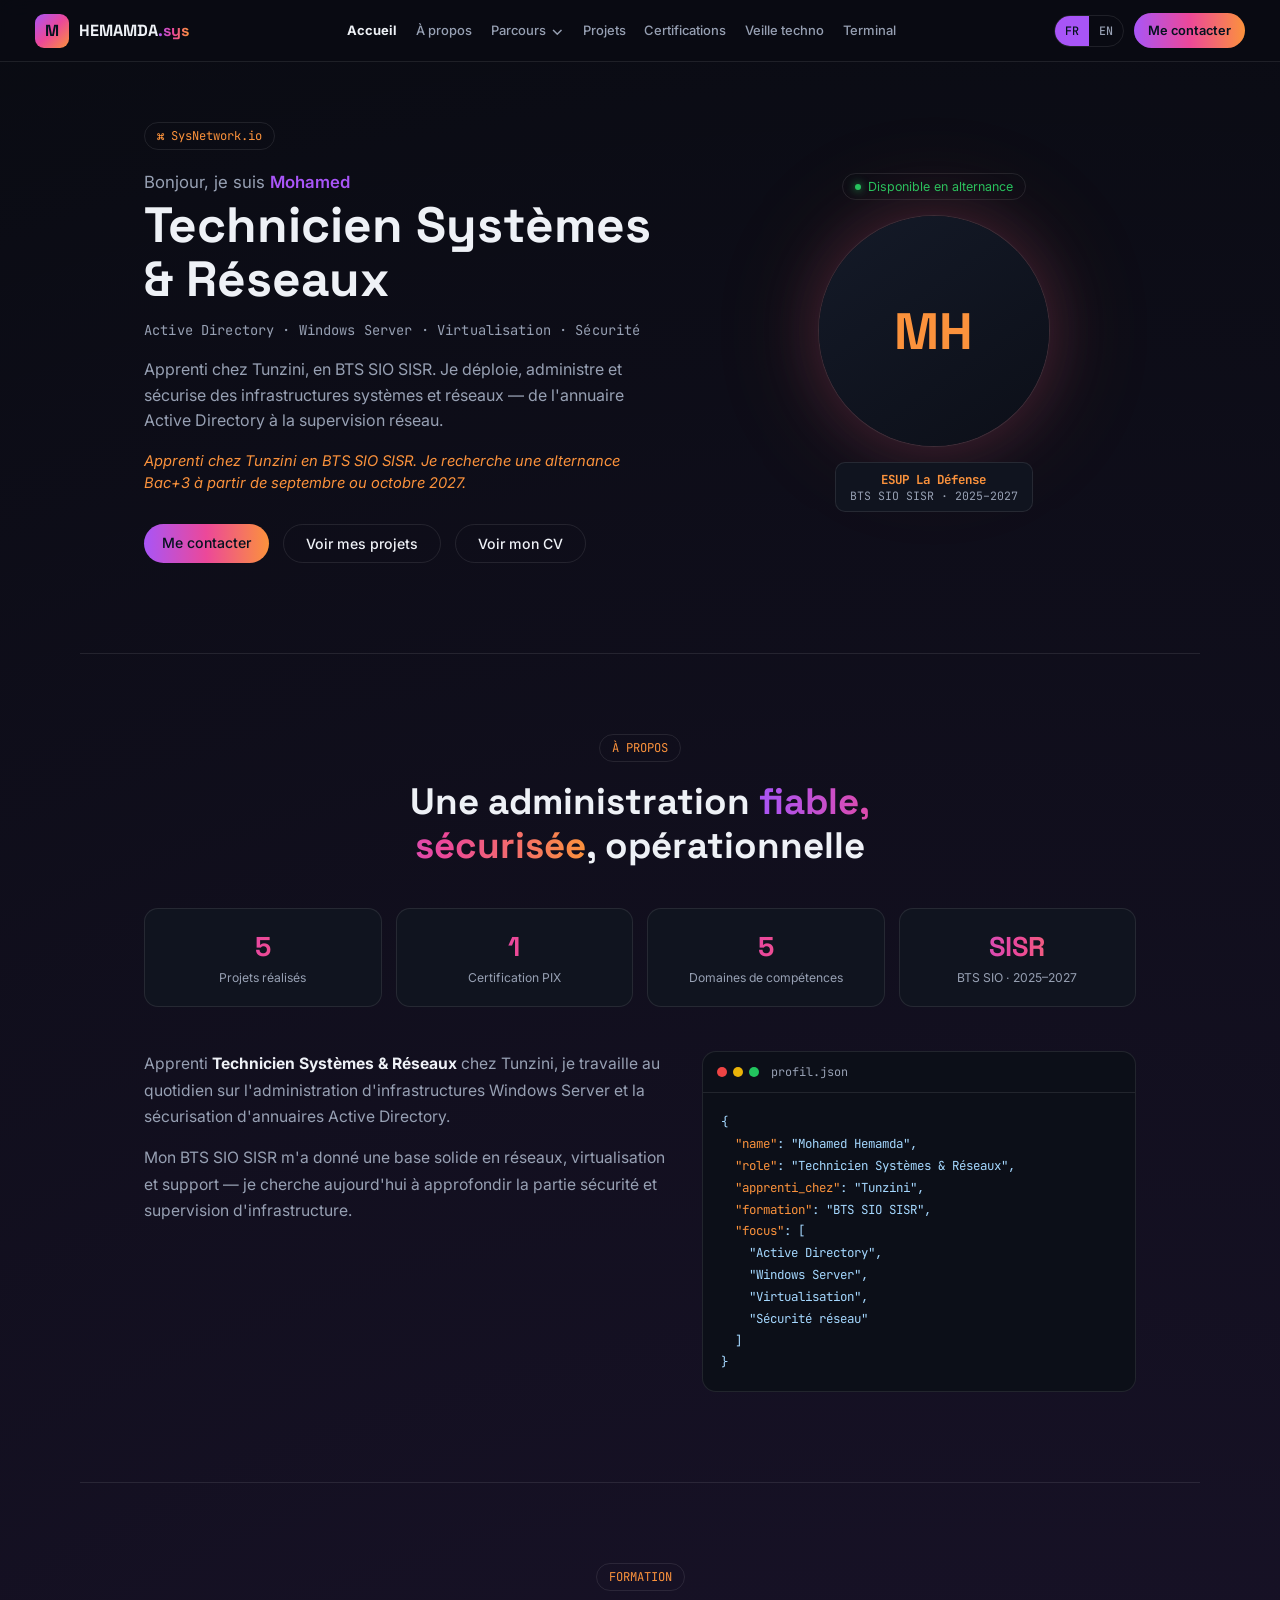
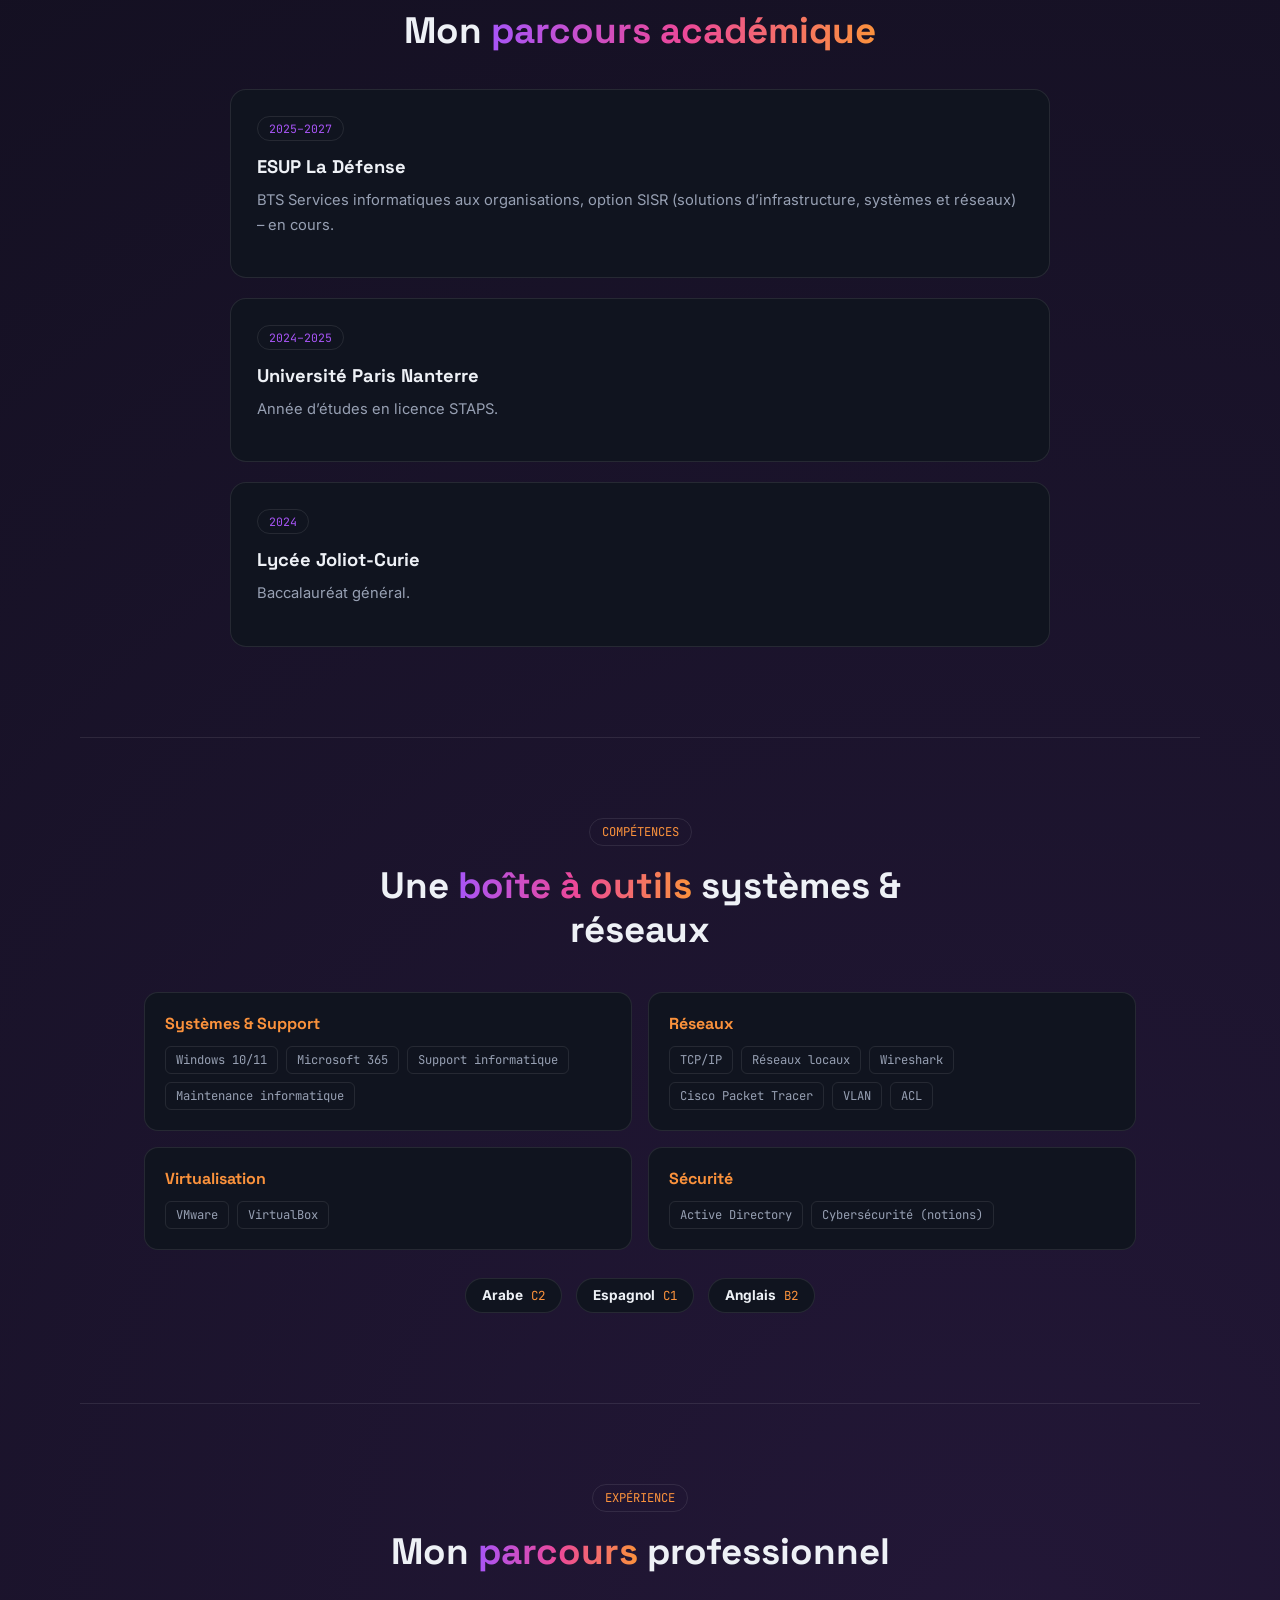
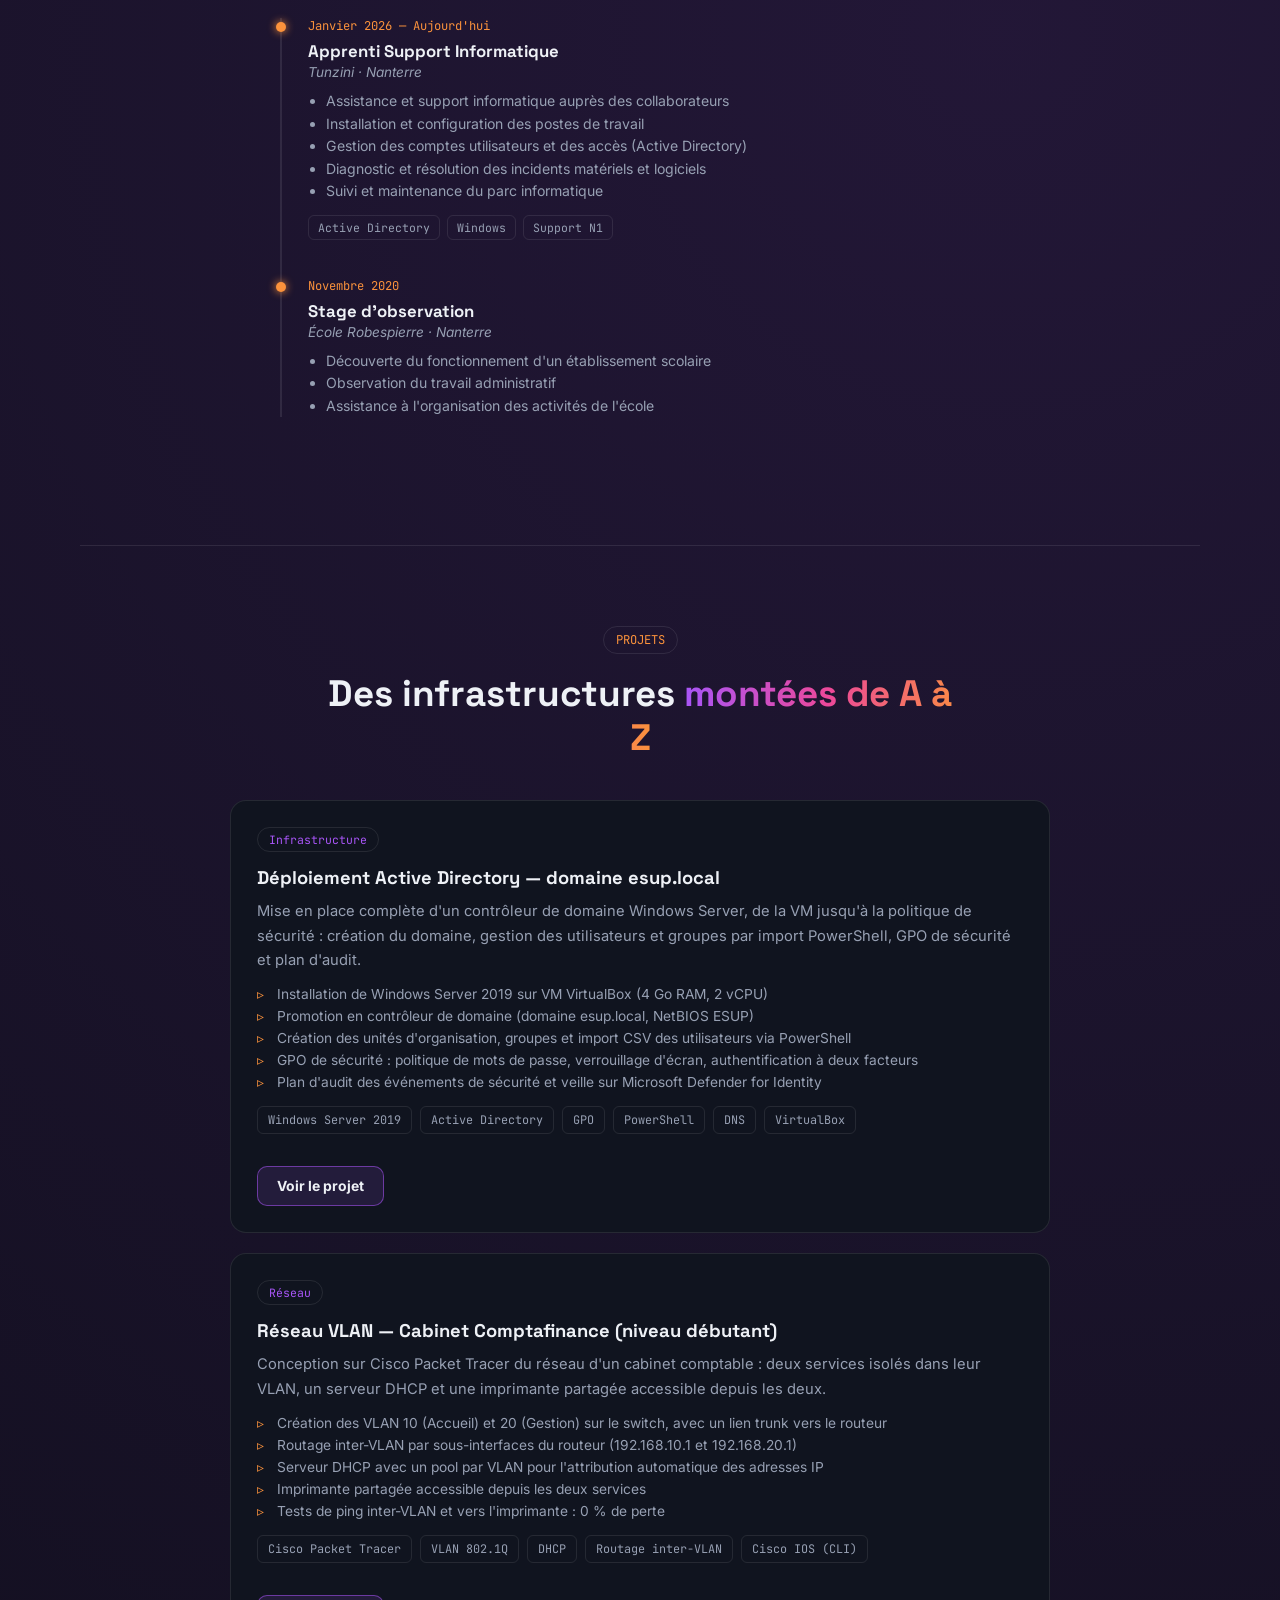
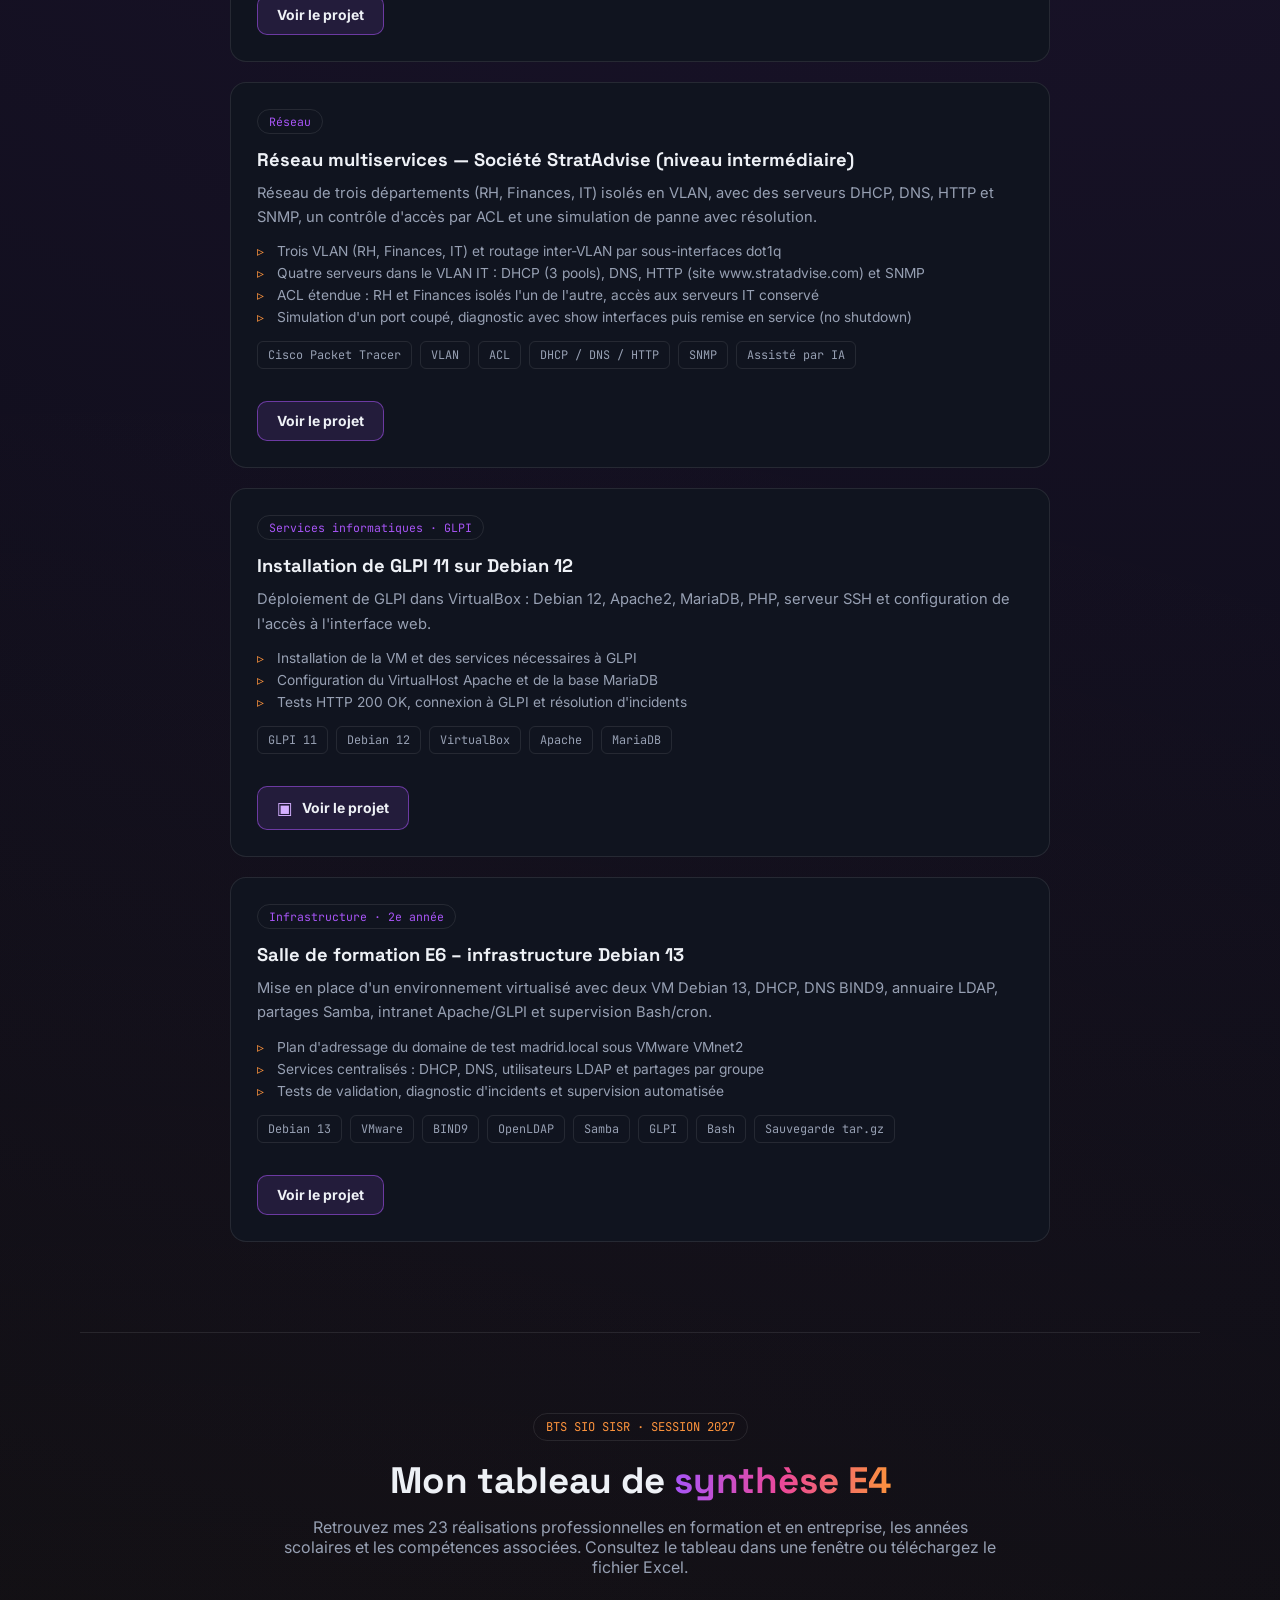
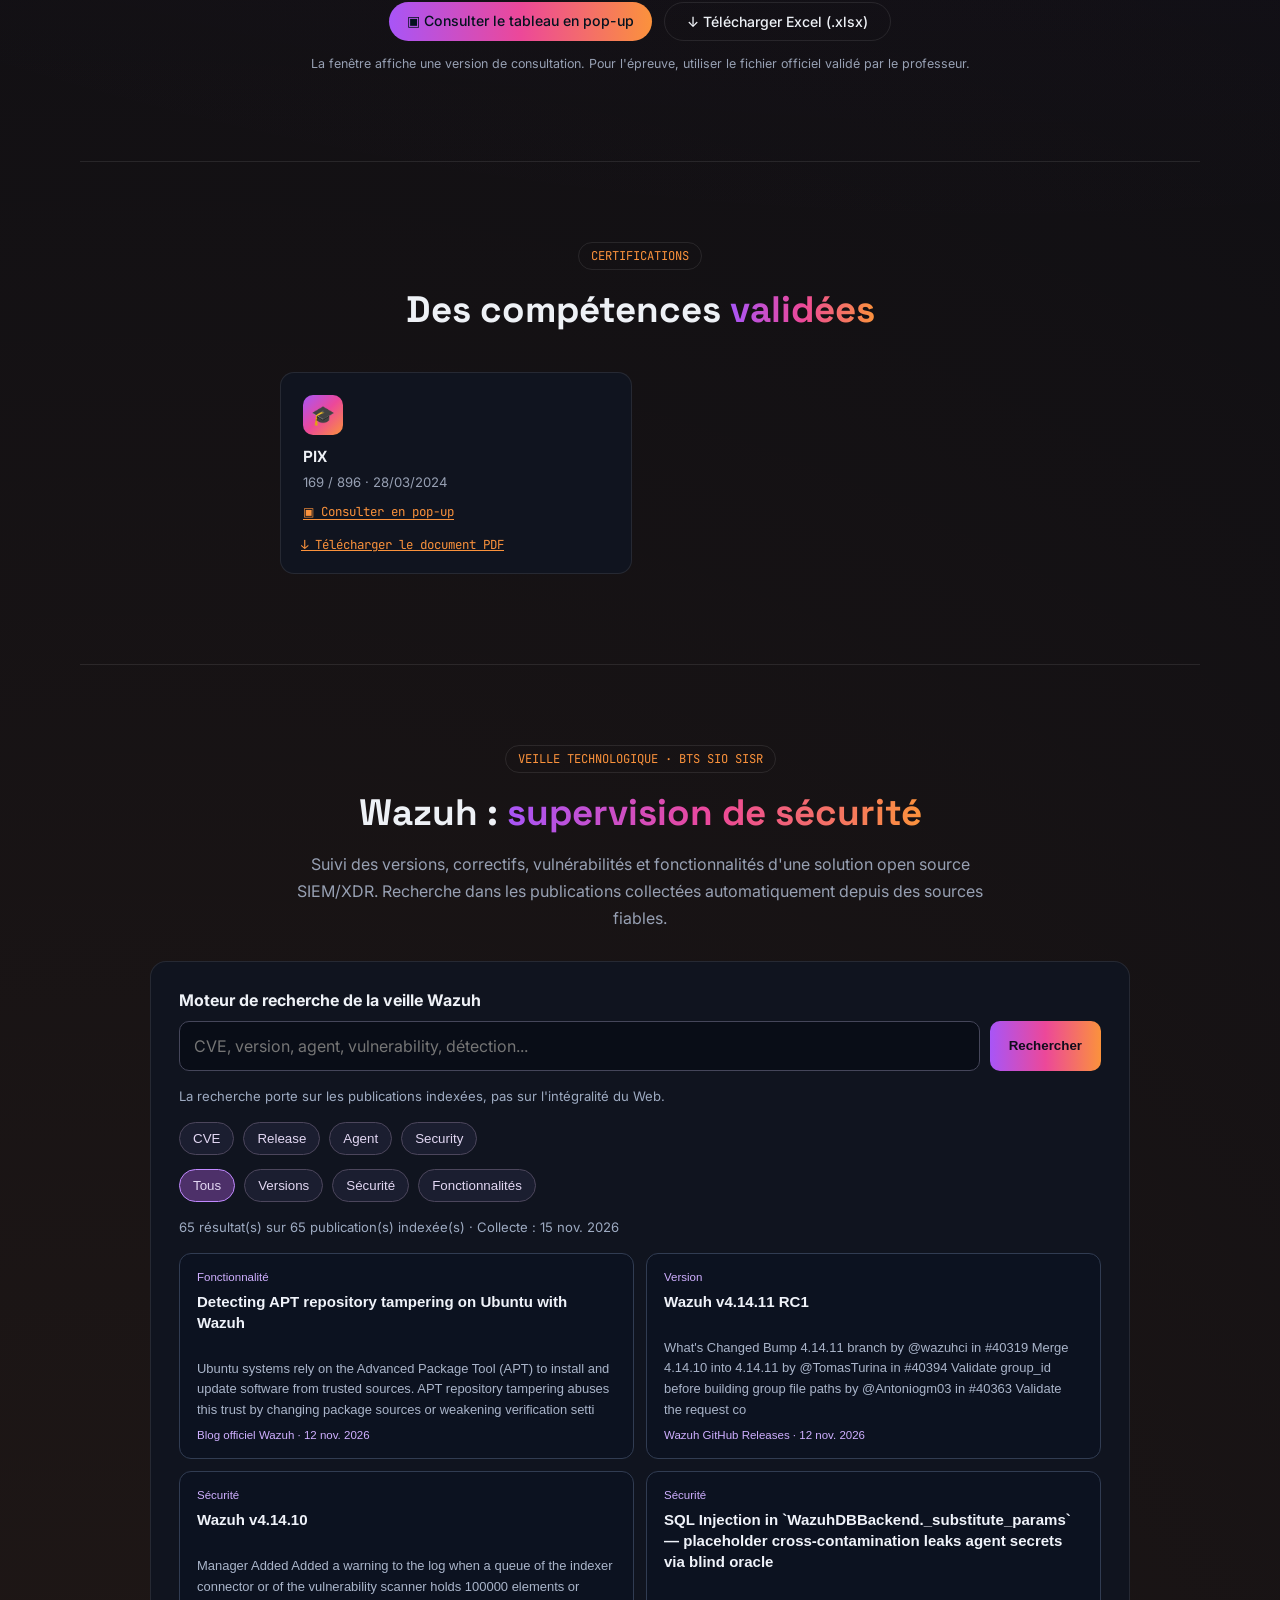
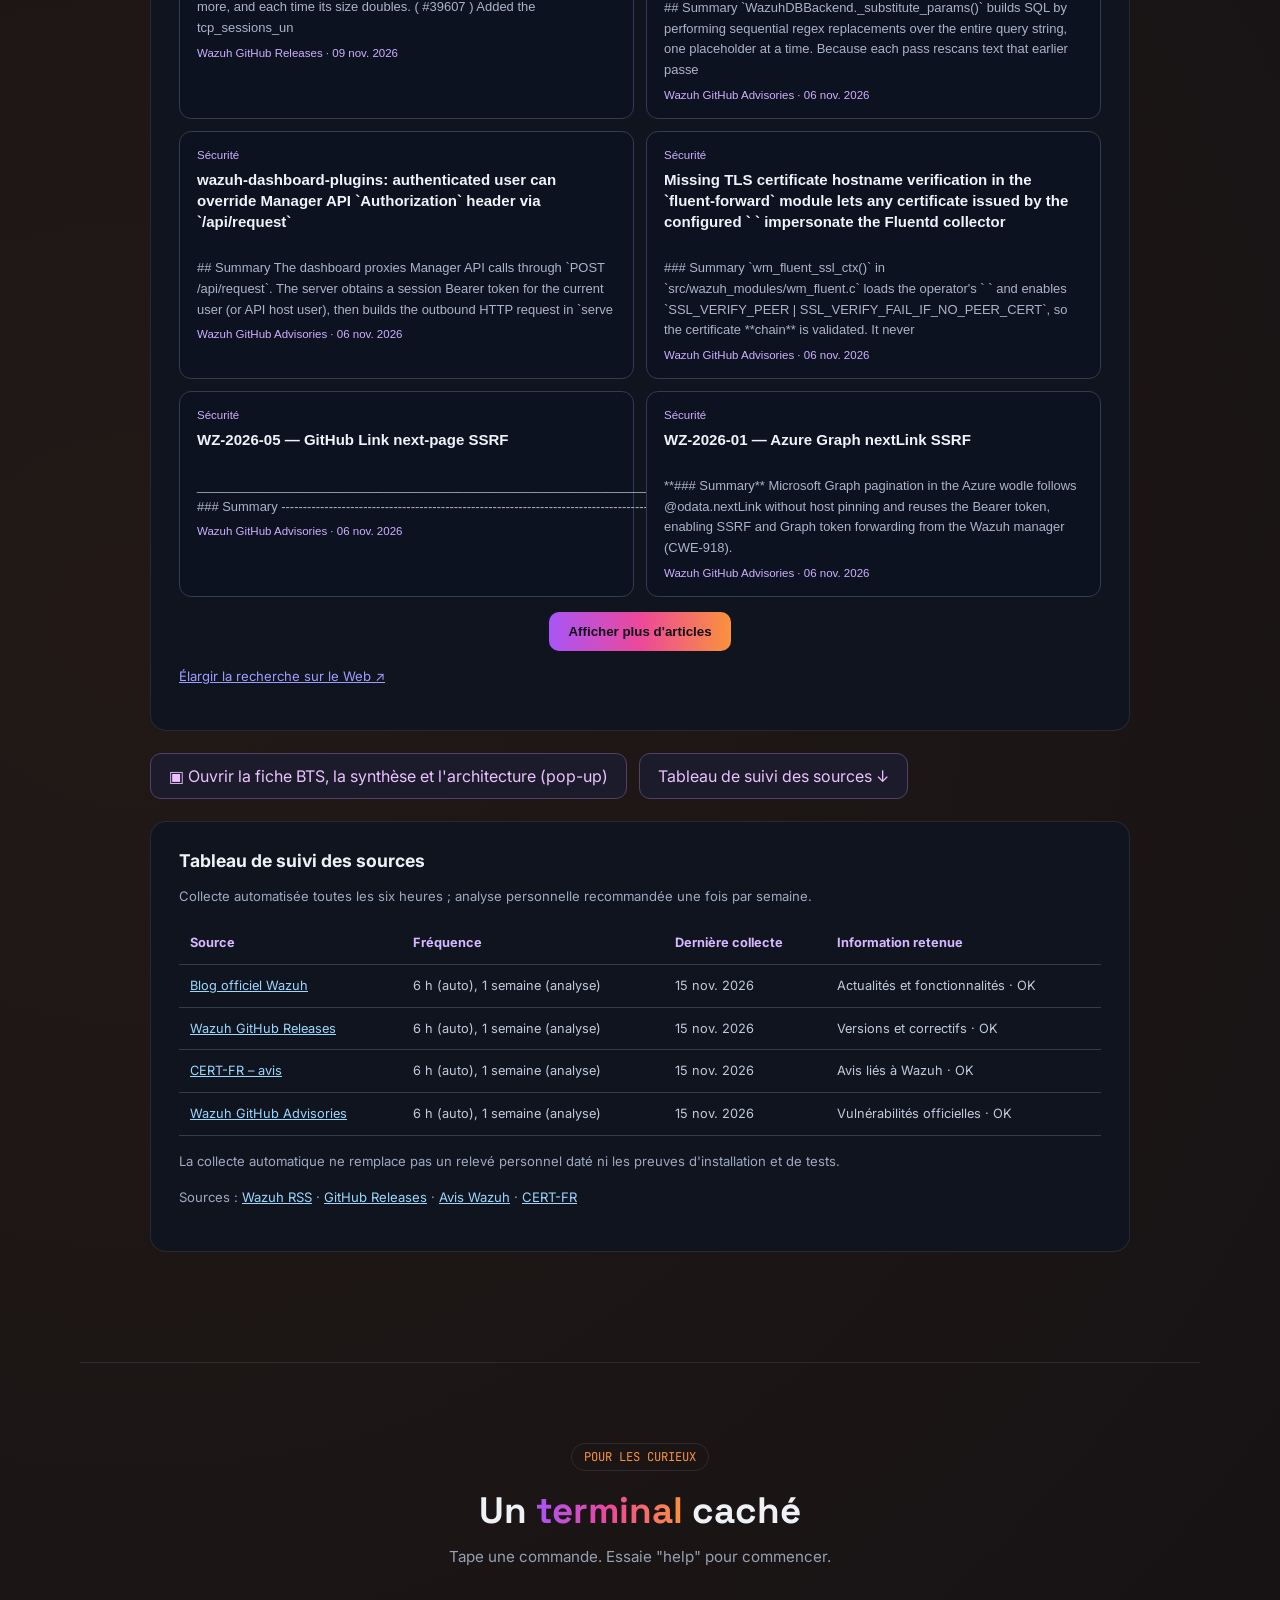
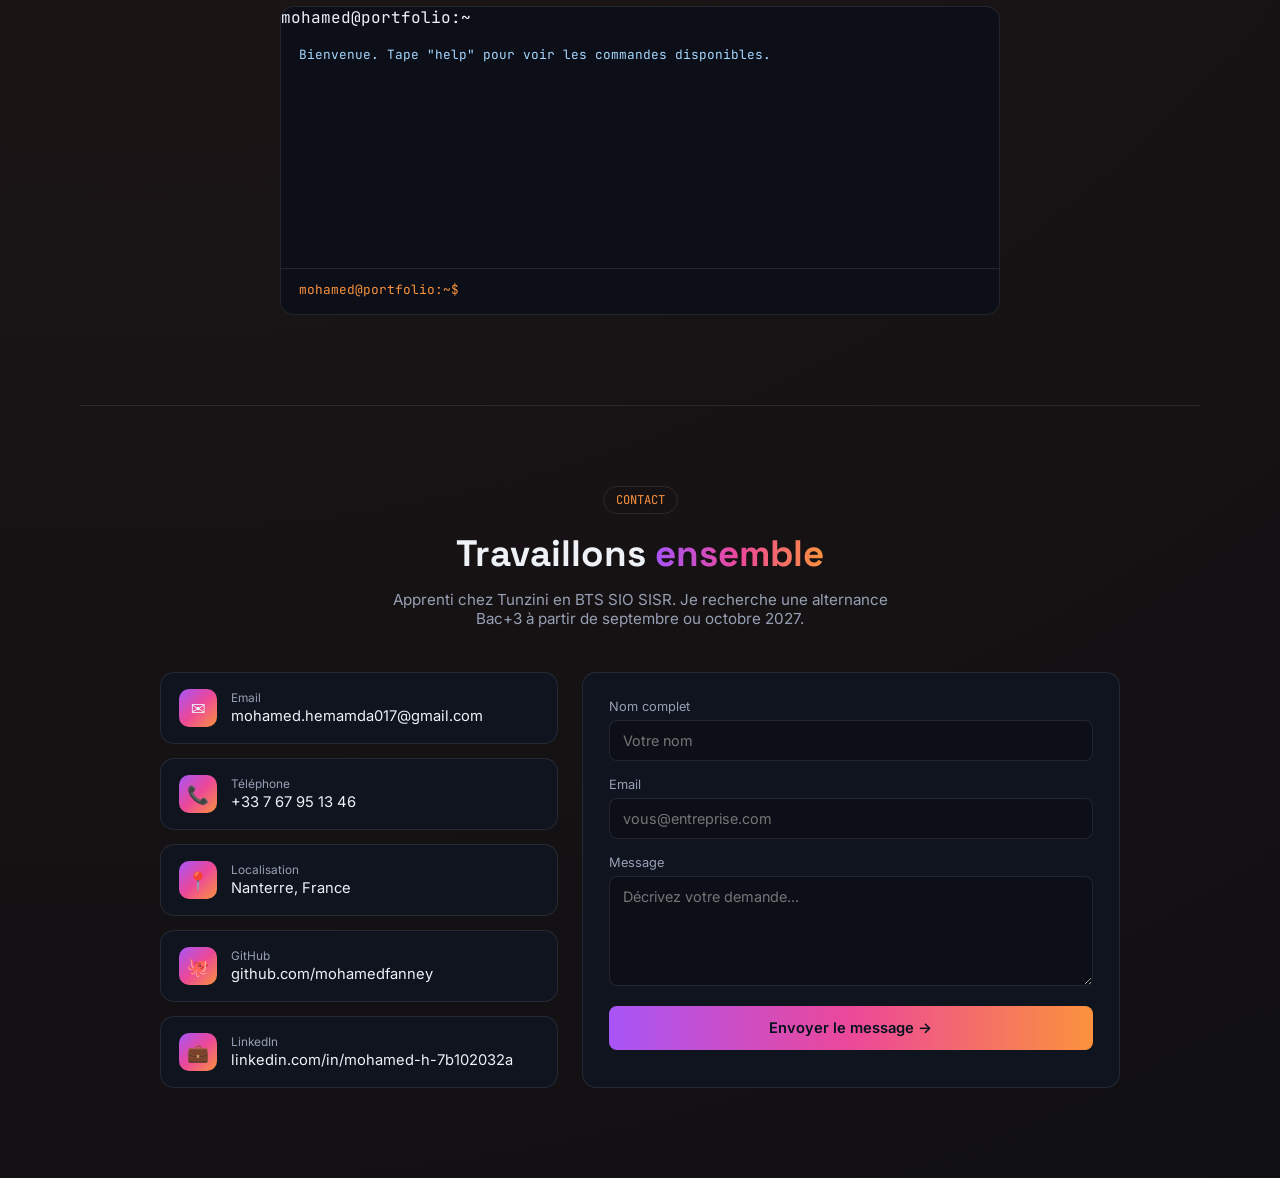
==== index.html @ 1f64d0a5 "Présenter la variante E6 sauvegarde dans la carte du projet Debian" ====
<!DOCTYPE html>
<html lang="fr">
<head>
<meta charset="UTF-8">
<meta name="viewport" content="width=device-width, initial-scale=1, viewport-fit=cover">
<meta name="color-scheme" content="dark">
<title>Mohamed Hemamda — Portfolio</title>
<link rel="preconnect" href="https://fonts.googleapis.com">
<link rel="preconnect" href="https://fonts.gstatic.com" crossorigin>
<link href="https://fonts.googleapis.com/css2?family=Space+Grotesk:wght@500;600;700&family=Inter:wght@400;500&family=JetBrains+Mono:wght@400;500&display=swap" rel="stylesheet">
<style>
  :root{
    --bg:#090b12; --card:#10141f; --text:#eef1f6; --dim:#97a0b3;
    --purple:#a855f7; --pink:#ec4899; --orange:#fb923c; --green:#22c55e; --border:rgba(255,255,255,.09);
    box-sizing:border-box;
    padding-top:env(safe-area-inset-top,0px); padding-bottom:env(safe-area-inset-bottom,0px);
  }
  *{box-sizing:inherit; margin:0; padding:0;}
  html{scroll-padding-top:env(safe-area-inset-top,0px); scroll-behavior:smooth;}
  body{
    background:var(--bg); color:var(--text); font-family:'Inter',system-ui,sans-serif;
    background-image:radial-gradient(circle at 78% 30%, rgba(168,85,247,.16), transparent 45%),
                      radial-gradient(circle at 10% 80%, rgba(251,146,60,.10), transparent 40%);
  }
  nav{
    position:sticky; top:env(safe-area-inset-top,0px); z-index:10;
    display:flex; align-items:center; justify-content:space-between;
    padding:18px 5vw; border-bottom:1px solid var(--border);
    background:rgba(9,11,18,.78); backdrop-filter:blur(10px);
  }
  .brand{display:flex; align-items:center; gap:10px;}
  .badge-sq{
    width:34px; height:34px; border-radius:9px; display:flex; align-items:center; justify-content:center;
    background:linear-gradient(135deg,var(--purple),var(--pink),var(--orange)); color:#04121f; font-weight:700; font-family:'Space Grotesk',sans-serif;
  }
  .wordmark{font-family:'Space Grotesk',sans-serif; font-weight:700; font-size:1.05rem;}
  .wordmark span{background:linear-gradient(90deg,var(--purple),var(--pink),var(--orange)); -webkit-background-clip:text; background-clip:text; color:transparent;}
  .links{display:none; gap:26px; list-style:none; font-size:.88rem; color:var(--dim);}
  .links a{color:inherit; text-decoration:none;}
  .links a:hover{color:var(--text);}
  .links a.active{color:var(--text); font-weight:700;}
  @media(min-width:860px){ .links{display:flex;} }
  .navright{display:flex; align-items:center; gap:14px;}
  .langtoggle{display:flex; font-family:'JetBrains Mono',monospace; font-size:.72rem; border:1px solid var(--border); border-radius:999px; overflow:hidden;}
  .langtoggle span{padding:6px 10px; color:var(--dim); cursor:pointer;}
  .langtoggle span.active{background:var(--purple); color:#04121f;}
  .btn{font-family:'Inter',sans-serif; font-weight:500; font-size:.88rem; padding:10px 18px; border-radius:999px; text-decoration:none;}
  .btn.grad{background:linear-gradient(90deg,var(--purple),var(--pink),var(--orange)); color:#04121f;}

  .hero{max-width:1120px; margin:0 auto; padding:60px 5vw 90px; display:grid; grid-template-columns:1fr; gap:40px; align-items:center;}
  @media(min-width:900px){ .hero{grid-template-columns:1.15fr .85fr;} }
  .kicker{display:inline-flex; align-items:center; gap:8px; font-family:'JetBrains Mono',monospace; font-size:.76rem; color:var(--orange); border:1px solid var(--border); padding:5px 12px; border-radius:999px; margin-bottom:22px;}
  .greet{color:var(--dim); font-size:1.05rem;}
  .greet b{color:var(--purple); font-weight:600;}
  h1{font-family:'Space Grotesk',sans-serif; font-weight:700; font-size:clamp(2.1rem,5vw,3.1rem); line-height:1.08; margin-top:6px;}
  .subline{font-family:'JetBrains Mono',monospace; font-size:.86rem; color:var(--dim); margin-top:16px; letter-spacing:.01em;}
  .desc{color:var(--dim); font-size:1rem; line-height:1.6; max-width:520px; margin-top:18px;}
  .avail{color:var(--orange); font-style:italic; font-size:.92rem; margin-top:16px; max-width:520px; line-height:1.5;}
  .cta{display:flex; gap:14px; margin-top:30px; flex-wrap:wrap;}
  .btn.ghost{border:1px solid var(--border); color:var(--text); padding:10px 22px;}

  .photoside{display:flex; flex-direction:column; align-items:center; gap:16px;}
  .schoolbadge{font-family:'JetBrains Mono',monospace; font-size:.72rem; text-align:center; background:var(--card); border:1px solid var(--border); border-radius:10px; padding:8px 14px; color:var(--dim);}
  .schoolbadge b{color:var(--orange); display:block; font-size:.78rem;}
  .avatar{
    width:230px; height:230px; border-radius:50%;
    background:linear-gradient(145deg,#141a28,#0c0f18);
    display:flex; align-items:center; justify-content:center;
    font-family:'Space Grotesk',sans-serif; font-weight:700; font-size:3.2rem;
    color:var(--orange);
    box-shadow:0 0 0 1px var(--border), 0 0 60px rgba(236,72,153,.20), 0 0 120px rgba(251,146,60,.14);
  }
  .statuspill{display:inline-flex; align-items:center; gap:7px; font-size:.78rem; color:var(--green); border:1px solid var(--border); padding:5px 12px; border-radius:999px;}
  .statuspill::before{content:''; width:6px; height:6px; border-radius:50%; background:var(--green); box-shadow:0 0 8px var(--green);}

  .about{max-width:1120px; margin:0 auto; padding:30px 5vw 90px; border-top:1px solid var(--border);}
  .section-kicker{display:inline-flex; font-family:'JetBrains Mono',monospace; font-size:.76rem; color:var(--orange); border:1px solid var(--border); padding:5px 12px; border-radius:999px; margin:50px 0 18px;}
  .about h2{font-family:'Space Grotesk',sans-serif; font-weight:700; font-size:clamp(1.6rem,4vw,2.3rem); max-width:640px; line-height:1.2; margin:0 auto;}
  .about h2 .hl{background:linear-gradient(90deg,var(--purple),var(--pink),var(--orange)); -webkit-background-clip:text; background-clip:text; color:transparent;}
  .stats{display:grid; grid-template-columns:repeat(2,1fr); gap:14px; margin-top:40px;}
  @media(min-width:760px){ .stats{grid-template-columns:repeat(4,1fr);} }
  .statcard{background:var(--card); border:1px solid var(--border); border-radius:14px; padding:20px 14px; text-align:center;}
  .statcard .num{font-family:'Space Grotesk',sans-serif; font-weight:700; font-size:1.7rem; background:linear-gradient(90deg,var(--purple),var(--pink),var(--orange)); -webkit-background-clip:text; background-clip:text; color:transparent;}
  .statcard .label{font-size:.76rem; color:var(--dim); margin-top:6px; line-height:1.3;}
  .aboutgrid{display:grid; grid-template-columns:1fr; gap:28px; margin-top:44px;}
  @media(min-width:860px){ .aboutgrid{grid-template-columns:1.1fr .9fr;} }
  .aboutgrid p{color:var(--dim); font-size:.98rem; line-height:1.7; margin-bottom:14px;}
  .aboutgrid strong{color:var(--text);}
  .codecard{background:#0c0f18; border:1px solid var(--border); border-radius:14px; overflow:hidden; height:fit-content;}
  .codecard .bar{display:flex; gap:6px; padding:12px 14px; border-bottom:1px solid var(--border); align-items:center;}
  .codecard .bar i{width:10px; height:10px; border-radius:50%; display:inline-block;}
  .codecard .bar i:nth-child(1){background:#ef4444;} .codecard .bar i:nth-child(2){background:#eab308;} .codecard .bar i:nth-child(3){background:#22c55e;}
  .codecard .fname{font-family:'JetBrains Mono',monospace; font-size:.74rem; color:var(--dim); margin-left:6px;}
  .codecard pre{padding:18px; font-family:'JetBrains Mono',monospace; font-size:.78rem; color:#a5d8ff; line-height:1.75; overflow-x:auto; white-space:pre-wrap;}
  .codecard .k{color:var(--orange);}

  .skillsgrid{display:grid; grid-template-columns:1fr; gap:16px; margin-top:40px;}
  @media(min-width:760px){ .skillsgrid{grid-template-columns:repeat(2,1fr);} }
  .skillcat{background:var(--card); border:1px solid var(--border); border-radius:14px; padding:20px;}
  .skillcat h3{font-family:'Space Grotesk',sans-serif; font-size:1rem; margin-bottom:12px; color:var(--orange);}
  .skillcat .tags{display:flex; flex-wrap:wrap; gap:8px;}
  .skillcat .tag{font-family:'JetBrains Mono',monospace; font-size:.76rem; color:var(--dim); border:1px solid var(--border); padding:5px 10px; border-radius:6px;}

  .langrow{display:flex; flex-wrap:wrap; gap:14px; margin-top:28px; justify-content:center;}
  .langpill{display:flex; align-items:center; gap:8px; background:var(--card); border:1px solid var(--border); border-radius:999px; padding:8px 16px; font-size:.85rem;}
  .langpill span{font-family:'JetBrains Mono',monospace; color:var(--orange); font-size:.78rem;}

  .timeline{max-width:720px; margin:44px auto 0; padding-left:26px; border-left:2px solid var(--border);}
  .tlitem{position:relative; margin-bottom:38px;}
  .tlitem::before{content:''; position:absolute; left:-32px; top:4px; width:10px; height:10px; border-radius:50%; background:var(--orange); box-shadow:0 0 8px var(--orange);}
  .tlitem .date{font-family:'JetBrains Mono',monospace; font-size:.76rem; color:var(--orange);}
  .tlitem h3{font-family:'Space Grotesk',sans-serif; font-size:1.05rem; margin:6px 0 2px;}
  .tlitem .org{color:var(--dim); font-size:.85rem; font-style:italic; margin-bottom:10px;}
  .tlitem ul{color:var(--dim); font-size:.88rem; line-height:1.6; padding-left:18px;}
  .tlitem .tags{display:flex; flex-wrap:wrap; gap:7px; margin-top:12px;}
  .tlitem .tag{font-family:'JetBrains Mono',monospace; font-size:.72rem; color:var(--dim); border:1px solid var(--border); padding:4px 9px; border-radius:6px;}

  .contactgrid{display:grid; grid-template-columns:1fr; gap:24px; margin-top:44px; max-width:960px; margin-left:auto; margin-right:auto;}
  @media(min-width:860px){ .contactgrid{grid-template-columns:.85fr 1.15fr;} }
  .ccards{display:flex; flex-direction:column; gap:14px;}
  .ccard{display:flex; align-items:center; gap:14px; background:var(--card); border:1px solid var(--border); border-radius:14px; padding:16px 18px;}
  .ccard .icon{width:38px; height:38px; border-radius:10px; background:linear-gradient(135deg,var(--purple),var(--pink),var(--orange)); display:flex; align-items:center; justify-content:center; font-size:1.1rem; flex-shrink:0;}
  .ccard small{display:block; color:var(--dim); font-size:.74rem;}
  .ccard a, .ccard .val{color:var(--text); font-size:.92rem; text-decoration:none;}
  .cform{background:var(--card); border:1px solid var(--border); border-radius:14px; padding:26px; display:flex; flex-direction:column; gap:16px;}
  .cform label{font-size:.8rem; color:var(--dim); display:block; margin-bottom:6px;}
  .cform input, .cform textarea{width:100%; background:#0c0f18; border:1px solid var(--border); border-radius:8px; padding:11px 13px; color:var(--text); font-family:'Inter',sans-serif; font-size:.9rem;}
  .cform textarea{min-height:110px; resize:vertical;}
  .cform button{border:none; cursor:pointer; font-family:'Inter',sans-serif; font-weight:600; font-size:.92rem; padding:13px; border-radius:8px; background:linear-gradient(90deg,var(--purple),var(--pink),var(--orange)); color:#04121f;}

  .veillelist{max-width:760px; margin:40px auto 0; display:flex; flex-direction:column; gap:12px;}
  .veilleitem{display:flex; justify-content:space-between; align-items:flex-start; gap:14px; background:var(--card); border:1px solid var(--border); border-radius:12px; padding:15px 18px;}
  .veilleitem a{color:var(--text); font-size:.9rem; text-decoration:none; line-height:1.4;}
  .veilleitem a:hover{color:var(--orange);}
  .veilleitem .meta{font-family:'JetBrains Mono',monospace; font-size:.72rem; color:var(--dim); white-space:nowrap; flex-shrink:0; margin-top:2px;}
  .veille-loading{text-align:center; color:var(--dim); font-family:'JetBrains Mono',monospace; font-size:.85rem; padding:20px;}


  /* Veille RSS : cartes, filtres et méthode */
  .veilletoolbar{max-width:850px;margin:28px auto 0;display:flex;justify-content:space-between;align-items:center;gap:18px;flex-wrap:wrap;}
  .veillefilters{display:flex;gap:8px;flex-wrap:wrap;}
  .veillefilter{padding:8px 13px;border:1px solid var(--border);border-radius:999px;color:var(--dim);background:var(--card);font:500 .81rem 'Inter',sans-serif;cursor:pointer;}
  .veillefilter:hover,.veillefilter[aria-pressed="true"]{border-color:var(--purple);color:var(--text);background:rgba(168,85,247,.15);}
  .veillesources{font-size:.78rem;color:var(--dim);display:flex;gap:10px;flex-wrap:wrap;}
  .veillesources a{color:var(--dim);text-decoration:underline;text-underline-offset:3px;}
  .veillesources a:hover{color:var(--orange);}
  .veillestatus{max-width:850px;margin:16px auto 0;color:var(--dim);font-size:.78rem;line-height:1.6;}
  .veillelist{max-width:850px;display:grid;grid-template-columns:repeat(2,minmax(0,1fr));gap:14px;margin-top:22px;}
  .veilleitem{display:flex;flex-direction:column;align-items:stretch;min-width:0;gap:10px;padding:20px;}
  .veilleitem a{font-size:1rem;font-weight:600;line-height:1.45;}
  .veilleitem .meta{margin:0;font-size:.73rem;white-space:normal;line-height:1.6;}
  .veilleexcerpt{color:var(--dim);font-size:.84rem;line-height:1.55;}
  .veilletopic{display:inline-block;width:fit-content;border:1px solid rgba(168,85,247,.32);border-radius:999px;padding:4px 9px;font-size:.68rem;color:#d8b4fe;}
  .veillemore{display:block;margin:22px auto 0;background:transparent;color:var(--text);border:1px solid var(--border);border-radius:999px;padding:10px 18px;cursor:pointer;}
  .veillemore:hover{border-color:var(--purple);}
  .veillenote{max-width:850px;margin:22px auto 0;color:var(--dim);font-size:.8rem;line-height:1.6;}
  .veillemore[hidden]{display:none;}
  @media(max-width:700px){.veillelist{grid-template-columns:1fr;}.veilletoolbar{align-items:flex-start;}}

  .certgrid{display:grid; grid-template-columns:1fr; gap:16px; margin-top:40px; max-width:720px; margin-left:auto; margin-right:auto;}
  @media(min-width:700px){ .certgrid{grid-template-columns:repeat(2,1fr);} }
  .certcard{background:var(--card); border:1px solid var(--border); border-radius:14px; padding:20px; display:flex; flex-direction:column; gap:8px;}
  .certcard .icon{width:40px; height:40px; border-radius:10px; background:linear-gradient(135deg,var(--purple),var(--pink),var(--orange)); display:flex; align-items:center; justify-content:center; font-size:1.2rem;}
  .certcard h3{font-family:'Space Grotesk',sans-serif; font-size:1rem; margin-top:4px;}
  .certcard .meta{font-size:.82rem; color:var(--dim);}
  .certcard a.viewlink{margin-top:6px; font-family:'JetBrains Mono',monospace; font-size:.78rem; color:var(--orange); text-decoration:underline; width:fit-content;}

  .certcard__preview{display:flex;flex-direction:column;align-items:flex-start;gap:7px;border-radius:10px;padding:2px;text-decoration:none;color:inherit;outline-offset:5px;}
  .certcard__preview:hover h3,.certcard__preview:focus-visible h3{color:var(--orange);}
  .certcard__action{font-family:'JetBrains Mono',monospace;font-size:.78rem;color:var(--orange);margin-top:6px;text-decoration:underline;text-underline-offset:3px;}
  .certcard__preview:hover .certcard__action{color:var(--text);}

  .projectgrid{display:flex; flex-direction:column; gap:20px; margin-top:40px; max-width:820px; margin-left:auto; margin-right:auto;}
  .projectcard{background:var(--card); border:1px solid var(--border); border-radius:16px; padding:26px;}
  .projectcard .cat{display:inline-block; font-family:'JetBrains Mono',monospace; font-size:.72rem; color:var(--purple); border:1px solid var(--border); padding:4px 11px; border-radius:999px; margin-bottom:14px;}
  .projectcard h3{font-family:'Space Grotesk',sans-serif; font-size:1.15rem; margin-bottom:10px;}
  .projectcard p{color:var(--dim); font-size:.92rem; line-height:1.65; margin-bottom:14px;}
  .projectcard .steps{list-style:none; display:flex; flex-direction:column; gap:6px; margin-bottom:16px;}
  .projectcard .steps li{color:var(--dim); font-size:.86rem; padding-left:20px; position:relative;}
  .projectcard .steps li::before{content:'▹'; position:absolute; left:0; color:var(--orange);}
  .projectcard .tags{display:flex; flex-wrap:wrap; gap:8px; margin-bottom:14px;}
  .projectcard .tags .tag{font-family:'JetBrains Mono',monospace; font-size:.74rem; color:var(--dim); border:1px solid var(--border); padding:5px 10px; border-radius:6px;}
  .projectcard a.viewlink{font-family:'JetBrains Mono',monospace; font-size:.8rem; color:var(--orange); text-decoration:underline;}

  .terminal{max-width:720px; margin:40px auto 0; background:#0c0f18; border:1px solid var(--border); border-radius:14px; overflow:hidden; font-family:'JetBrains Mono',monospace;}
  .terminal .body{padding:16px 18px; height:240px; overflow-y:auto; font-size:.8rem; color:#a5d8ff; line-height:1.7;}
  .terminal .line{white-space:pre-wrap; word-break:break-word;}
  .terminal .prompt-row{display:flex; align-items:center; gap:8px; padding:0 18px 16px; border-top:1px solid var(--border); padding-top:12px;}
  .terminal .prompt-row .ps{color:var(--orange); font-size:.8rem; white-space:nowrap;}
  .terminal input{flex:1; background:transparent; border:none; outline:none; color:var(--text); font-family:'JetBrains Mono',monospace; font-size:.8rem;}

  /* Navigation responsive : pas de chevauchement ni de retour à la ligne */
  html{scroll-padding-top:82px;}
  .site-nav{padding:13px clamp(16px,2.7vw,48px);gap:clamp(12px,1.4vw,24px);z-index:60;isolation:isolate;}
  .site-nav .brand{flex:0 0 auto;display:flex;gap:10px;align-items:center;color:var(--text);text-decoration:none;white-space:nowrap;}
  .site-nav .wordmark{font-size:1.01rem;white-space:nowrap;}
  .site-nav .badge-sq{flex:0 0 34px;}
  .site-nav .nav-collapse{flex:1 1 auto;min-width:0;display:block;}
  .site-nav .links{display:flex;align-items:center;justify-content:center;gap:clamp(8px,1.0vw,17px);list-style:none;font-size:.81rem;line-height:1.25;white-space:nowrap;}
  .site-nav .links>li{position:relative;flex:0 0 auto;}
  .site-nav .links a,.site-nav .nav-details>summary{display:block;padding:9px 3px;color:var(--dim);text-decoration:none;font-weight:500;white-space:nowrap;transition:color .15s ease;cursor:pointer;}
  .site-nav .links a:hover,.site-nav .links a:focus-visible,.site-nav .nav-details>summary:hover,.site-nav .nav-details>summary:focus-visible{color:var(--text);}
  .site-nav .links a.active{color:var(--text);font-weight:700;}
  .site-nav .nav-details{position:relative;}
  .site-nav .nav-details>summary{display:flex;align-items:center;gap:5px;list-style:none;}
  .site-nav .nav-details>summary::-webkit-details-marker{display:none;}
  .site-nav .nav-details>summary::after{content:"⌄";font-size:1rem;line-height:1;transform:translateY(-2px);color:var(--dim);}
  .site-nav .nav-details[open]>summary::after{transform:rotate(180deg) translateY(-1px);}
  .site-nav .nav-details.is-active>summary{color:var(--text);font-weight:700;}
  .site-nav .nav-submenu{position:absolute;left:-12px;top:calc(100% + 7px);display:flex;flex-direction:column;gap:2px;min-width:190px;list-style:none;padding:8px;border:1px solid rgba(255,255,255,.13);border-radius:12px;background:#10141f;box-shadow:0 18px 38px rgba(0,0,0,.36);}
  .site-nav .nav-submenu a{padding:10px 12px;border-radius:8px;}
  .site-nav .nav-submenu a:hover,.site-nav .nav-submenu a.active{background:rgba(168,85,247,.14);}
  .site-nav .navright{display:flex;flex:0 0 auto;align-items:center;gap:10px;}
  .site-nav .navright .btn{font-size:.8rem;font-weight:600;padding:10px 14px;white-space:nowrap;text-align:center;}
  .site-nav .langtoggle{flex:0 0 auto;display:flex;align-items:center;}
  .site-nav .langtoggle button{font:500 .73rem 'JetBrains Mono',monospace;background:transparent;border:0;color:var(--dim);cursor:pointer;padding:7px 10px;}
  .site-nav .langtoggle button.active{background:var(--purple);color:#04121f;}
  .site-nav .langtoggle button:focus-visible{outline:2px solid var(--orange);outline-offset:-2px;}
  .site-nav .mobile-contact,.site-nav .menu-toggle{display:none;}
  [id="top"],section[id]{scroll-margin-top:82px;}
  @media(max-width:1140px){
    .site-nav{gap:10px;}
    .site-nav .nav-collapse{display:none;position:absolute;top:100%;left:0;right:0;background:rgba(12,15,24,.98);border:1px solid var(--border);border-top:0;box-shadow:0 20px 42px rgba(0,0,0,.5);max-height:calc(100dvh - 74px);overflow-y:auto;overscroll-behavior:contain;padding:12px clamp(18px,5vw,45px) 20px;}
    .site-nav .nav-collapse.is-open{display:block;}
    .site-nav .links{display:flex;flex-direction:column;gap:2px;align-items:stretch;font-size:.94rem;}
    .site-nav .links>li{width:100%;}
    .site-nav .links a,.site-nav .nav-details>summary{padding:12px 14px;border-radius:9px;}
    .site-nav .links a:hover,.site-nav .nav-details>summary:hover{background:rgba(255,255,255,.06);}
    .site-nav .nav-submenu{position:static;min-width:0;box-shadow:none;background:rgba(255,255,255,.035);margin:2px 0 8px 15px;border-color:var(--border);}
    .site-nav .mobile-contact{display:block;}
    .site-nav .navright{margin-left:auto;}
    .site-nav .menu-toggle{display:inline-flex;align-items:center;gap:7px;justify-content:center;border-radius:10px;border:1px solid rgba(255,255,255,.14);padding:8px 12px;color:var(--text);background:var(--card);font:600 .81rem 'Inter',sans-serif;cursor:pointer;flex:0 0 auto;}
    .site-nav .menu-toggle[aria-expanded="true"]{border-color:var(--purple);background:rgba(168,85,247,.13);}
    .site-nav .menu-toggle__icon{font-size:1.05rem;line-height:1;}
  }
  @media(max-width:600px){
    .site-nav{padding:12px 15px;}
    .site-nav .wordmark{font-size:.92rem;}
    .site-nav .badge-sq{width:31px;height:31px;flex-basis:31px;}
    .site-nav .navright .btn{display:none;}
    .site-nav .menu-toggle{padding:7px 10px;}
    .site-nav .langtoggle button{padding:7px 8px;}
  }
  @media(max-width:365px){
    .site-nav .wordmark{font-size:.83rem;}
    .site-nav .brand{gap:6px;}
    .site-nav .menu-toggle span[data-i18n]{display:none;}
    .site-nav .langtoggle button{padding:6px;}
  }
  @media(prefers-reduced-motion:reduce){.site-nav .links a,.site-nav .nav-details>summary{transition:none;}}


  /* Accès unique aux projets : la fiche et ses preuves s'ouvrent en pop-up */
  .projectcard a.project-open{display:inline-flex;align-items:center;gap:9px;align-self:flex-start;margin-top:18px;padding:11px 19px;border:1px solid rgba(168,85,247,.55);border-radius:10px;background:rgba(168,85,247,.13);color:var(--text);font-family:'Inter',system-ui,sans-serif;font-size:.87rem;font-weight:700;text-decoration:none;transition:background .15s ease,border-color .15s ease;}
  .projectcard a.project-open:hover,.projectcard a.project-open:focus-visible{background:rgba(168,85,247,.28);border-color:var(--purple);outline-offset:3px;}
  .projectcard a.project-open span{font-size:1.05rem;color:#d4b0ff;}
  @media(prefers-reduced-motion:reduce){.projectcard a.project-open{transition:none;}}
</style>
<link rel="stylesheet" href="assets/document-popup.css"><script defer src="assets/document-popup.js"></script>
<link rel="stylesheet" href="assets/veille-wazuh.css"><script defer src="assets/veille-wazuh.js"></script>
</head>
<body>
  <nav class="site-nav" id="siteNav" aria-label="Navigation principale">
    <a class="brand" href="#top" aria-label="Mohamed Hemamda — accueil">
      <span class="badge-sq" aria-hidden="true">M</span>
      <span class="wordmark">HEMAMDA<span>.sys</span></span>
    </a>
    <div class="nav-collapse" id="primaryNavigation">
      <ul class="links">
        <li><a href="#top" data-i18n="nav.home">Accueil</a></li>
        <li><a href="#about" data-i18n="nav.about">À propos</a></li>
        <li class="nav-group">
          <details class="nav-details">
            <summary data-i18n="nav.parcours">Parcours</summary>
            <ul class="nav-submenu">
              <li><a href="#skills" data-i18n="nav.skills">Compétences</a></li>
              <li><a href="#experience" data-i18n="nav.exp">Expérience</a></li>
              <li><a href="#formation" data-i18n="nav.formation">Formation</a></li>
            </ul>
          </details>
        </li>
        <li><a href="#projects" data-i18n="nav.projects">Projets</a></li>
        <li><a href="#certifications" data-i18n="nav.cert">Certifications</a></li>
        <li><a href="#veille" data-i18n="nav.veille">Veille techno</a></li>
        <li><a href="#terminal" data-i18n="nav.term">Terminal</a></li>
        <li class="mobile-contact"><a href="#contact" data-i18n="nav.contact">Contact</a></li>
      </ul>
    </div>
    <div class="navright">
      <div class="langtoggle" role="group" aria-label="Langue du portfolio">
        <button type="button" data-lang="fr" class="active" aria-pressed="true">FR</button>
        <button type="button" data-lang="en" aria-pressed="false">EN</button>
      </div>
      <a href="#contact" class="btn grad" data-i18n="hero.cta1">Me contacter</a>
    </div>
    <button class="menu-toggle" id="menuToggle" type="button" aria-expanded="false" aria-controls="primaryNavigation" aria-label="Ouvrir le menu">
      <span class="menu-toggle__icon" aria-hidden="true">☰</span>
      <span data-i18n="nav.menu">Menu</span>
    </button>
  </nav>

  <section class="hero" id="top">
    <div>
      <div class="kicker">⌘ SysNetwork.io</div>
      <div class="greet" data-i18n="hero.greet">Bonjour, je suis <b>Mohamed</b></div>
      <h1 data-i18n="hero.h1">Technicien Systèmes & Réseaux</h1>
      <div class="subline" data-i18n="hero.subline">Active Directory · Windows Server · Virtualisation · Sécurité</div>
      <p class="desc" data-i18n="hero.desc">
        Apprenti chez Tunzini, en BTS SIO SISR. Je déploie, administre et sécurise
        des infrastructures systèmes et réseaux — de l'annuaire Active Directory
        à la supervision réseau.
      </p>
      <p class="avail" data-i18n="hero.avail">
        Alternance BTS SIO SISR jusqu'en 2027 — disponible pour missions,
        stages courts et projets techniques.
      </p>
      <div class="cta">
        <a href="#contact" class="btn grad" data-i18n="hero.cta1">Me contacter</a>
        <a href="#projects" class="btn ghost" data-i18n="hero.cta2">Voir mes projets</a>
        <a href="documents/CV_Mohamed_Hemamda.pdf" class="btn ghost" data-document-popup data-document-title="CV — Mohamed Hemamda" data-i18n="hero.cv">Voir mon CV</a>
      </div>
    </div>
    <div class="photoside">
      <span class="statuspill" data-i18n="hero.status">Disponible en alternance</span>
      <div class="avatar">MH</div>
      <div class="schoolbadge"><b>ESUP La Défense</b>BTS SIO SISR · 2025–2027</div>
    </div>
  </section>

  <section class="about" id="about">
    <div style="text-align:center">
      <div class="section-kicker" data-i18n="about.kicker">À PROPOS</div>
      <h2 data-i18n="about.h2">Une administration <span class="hl">fiable, sécurisée</span>, opérationnelle</h2>
    </div>
    <div class="stats">
      <div class="statcard"><div class="num">5</div><div class="label" data-i18n="stat.projects">Projets réalisés</div></div>
      <div class="statcard"><div class="num">1</div><div class="label" data-i18n="stat.cert">Certification PIX</div></div>
      <div class="statcard"><div class="num">5</div><div class="label" data-i18n="stat.skills">Domaines de compétences</div></div>
      <div class="statcard"><div class="num">SISR</div><div class="label">BTS SIO · 2025–2027</div></div>
    </div>
    <div class="aboutgrid">
      <div>
        <p data-i18n="about.p1">Apprenti <strong>Technicien Systèmes & Réseaux</strong> chez Tunzini, je travaille
        au quotidien sur l'administration d'infrastructures Windows Server et la
        sécurisation d'annuaires Active Directory.</p>
        <p data-i18n="about.p2">Mon BTS SIO SISR m'a donné une base solide en réseaux, virtualisation et
        support — je cherche aujourd'hui à approfondir la partie sécurité et
        supervision d'infrastructure.</p>
      </div>
      <div class="codecard">
        <div class="bar"><i></i><i></i><i></i><span class="fname">profil.json</span></div>
        <pre>{
  <span class="k">"name"</span>: "Mohamed Hemamda",
  <span class="k">"role"</span>: "Technicien Systèmes & Réseaux",
  <span class="k">"apprenti_chez"</span>: "Tunzini",
  <span class="k">"formation"</span>: "BTS SIO SISR",
  <span class="k">"focus"</span>: [
    "Active Directory",
    "Windows Server",
    "Virtualisation",
    "Sécurité réseau"
  ]
}</pre>
      </div>
    </div>
  </section>


  <section class="about" id="formation">
    <div style="text-align:center">
      <div class="section-kicker" data-i18n="formation.kicker">FORMATION</div>
      <h2 data-i18n="formation.h2">Mon <span class="hl">parcours académique</span></h2>
    </div>
    <div class="projectgrid" style="margin-top:36px">
      <article class="projectcard">
        <span class="cat">2025–2027</span>
        <h3>ESUP La Défense</h3>
        <p data-i18n="formation.bts">BTS Services informatiques aux organisations, option SISR (solutions d’infrastructure, systèmes et réseaux) – en cours.</p>
      </article>
      <article class="projectcard">
        <span class="cat">2024–2025</span>
        <h3>Université Paris Nanterre</h3>
        <p data-i18n="formation.staps">Année d’études en licence STAPS.</p>
      </article>
      <article class="projectcard">
        <span class="cat">2024</span>
        <h3>Lycée Joliot-Curie</h3>
        <p data-i18n="formation.bac">Baccalauréat général.</p>
      </article>
    </div>
  </section>

  <section class="about" id="skills">
    <div style="text-align:center">
      <div class="section-kicker" data-i18n="skills.kicker">COMPÉTENCES</div>
      <h2 data-i18n="skills.h2">Une <span class="hl">boîte à outils</span> systèmes & réseaux</h2>
    </div>
    <div class="skillsgrid">
      <div class="skillcat">
        <h3 data-i18n="skillcat.1">Systèmes & Support</h3>
        <div class="tags">
          <span class="tag">Windows 10/11</span><span class="tag">Microsoft 365</span>
          <span class="tag" data-i18n="tag.supportinfo">Support informatique</span><span class="tag" data-i18n="tag.maintinfo">Maintenance informatique</span>
        </div>
      </div>
      <div class="skillcat">
        <h3 data-i18n="skillcat.2">Réseaux</h3>
        <div class="tags">
          <span class="tag">TCP/IP</span><span class="tag" data-i18n="tag.reseauxlocaux">Réseaux locaux</span><span class="tag">Wireshark</span><span class="tag">Cisco Packet Tracer</span><span class="tag">VLAN</span><span class="tag">ACL</span>
        </div>
      </div>
      <div class="skillcat">
        <h3 data-i18n="skillcat.3">Virtualisation</h3>
        <div class="tags">
          <span class="tag">VMware</span><span class="tag">VirtualBox</span>
        </div>
      </div>
      <div class="skillcat">
        <h3 data-i18n="skillcat.4">Sécurité</h3>
        <div class="tags">
          <span class="tag">Active Directory</span><span class="tag" data-i18n="tag.cybernotions">Cybersécurité (notions)</span>
        </div>
      </div>
    </div>
    <div class="langrow">
      <div class="langpill"><b data-i18n="lang.arabe">Arabe</b> <span>C2</span></div>
      <div class="langpill"><b data-i18n="lang.espagnol">Espagnol</b> <span>C1</span></div>
      <div class="langpill"><b data-i18n="lang.anglais">Anglais</b> <span>B2</span></div>
    </div>
  </section>

  <section class="about" id="experience">
    <div style="text-align:center">
      <div class="section-kicker" data-i18n="exp.kicker">EXPÉRIENCE</div>
      <h2 data-i18n="exp.h2">Mon <span class="hl">parcours</span> professionnel</h2>
    </div>
    <div class="timeline">
      <div class="tlitem">
        <div class="date" data-i18n="exp1.date">Janvier 2026 — Aujourd'hui</div>
        <h3 data-i18n="exp1.title">Apprenti Support Informatique</h3>
        <div class="org">Tunzini · Nanterre</div>
        <ul data-i18n="exp1.list">
          <li>Assistance et support informatique auprès des collaborateurs</li>
          <li>Installation et configuration des postes de travail</li>
          <li>Gestion des comptes utilisateurs et des accès (Active Directory)</li>
          <li>Diagnostic et résolution des incidents matériels et logiciels</li>
          <li>Suivi et maintenance du parc informatique</li>
        </ul>
        <div class="tags"><span class="tag">Active Directory</span><span class="tag">Windows</span><span class="tag" data-i18n="exp1.tag3">Support N1</span></div>
      </div>
      <div class="tlitem">
        <div class="date" data-i18n="exp2.date">Novembre 2020</div>
        <h3 data-i18n="exp2.title">Stage d'observation</h3>
        <div class="org">École Robespierre · Nanterre</div>
        <ul data-i18n="exp2.list">
          <li>Découverte du fonctionnement d'un établissement scolaire</li>
          <li>Observation du travail administratif</li>
          <li>Assistance à l'organisation des activités de l'école</li>
        </ul>
      </div>
    </div>
  </section>

  <section class="about" id="projects">
    <div style="text-align:center">
      <div class="section-kicker" data-i18n="proj.kicker">PROJETS</div>
      <h2 data-i18n="proj.h2">Des infrastructures <span class="hl">montées de A à Z</span></h2>
    </div>
    <div class="projectgrid">
      <div class="projectcard">
        <span class="cat" data-i18n="proj1.cat">Infrastructure</span>
        <h3 data-i18n="proj1.title">Déploiement Active Directory — domaine esup.local</h3>
        <p data-i18n="proj1.desc">Mise en place complète d'un contrôleur de domaine Windows Server, de la VM jusqu'à la politique de sécurité : création du domaine, gestion des utilisateurs et groupes par import PowerShell, GPO de sécurité et plan d'audit.</p>
        <ul class="steps" data-i18n="proj1.steps">
          <li>Installation de Windows Server 2019 sur VM VirtualBox (4 Go RAM, 2 vCPU)</li>
          <li>Promotion en contrôleur de domaine (domaine esup.local, NetBIOS ESUP)</li>
          <li>Création des unités d'organisation, groupes et import CSV des utilisateurs via PowerShell</li>
          <li>GPO de sécurité : politique de mots de passe, verrouillage d'écran, authentification à deux facteurs</li>
          <li>Plan d'audit des événements de sécurité et veille sur Microsoft Defender for Identity</li>
        </ul>
        <div class="tags">
          <span class="tag">Windows Server 2019</span><span class="tag">Active Directory</span><span class="tag">GPO</span><span class="tag">PowerShell</span><span class="tag">DNS</span><span class="tag">VirtualBox</span>
        </div>
        <a class="project-open" href="projets/active-directory.html" data-document-popup data-document-title="Déploiement Active Directory" data-i18n="proj.open" aria-label="Voir Déploiement Active Directory en fenêtre pop-up"><span aria-hidden="true">▣</span> Voir le projet</a>
      </div>
      <div class="projectcard">
        <span class="cat" data-i18n="proj2.cat">Réseau</span>
        <h3 data-i18n="proj2.title">Réseau VLAN — Cabinet Comptafinance (niveau débutant)</h3>
        <p data-i18n="proj2.desc">Conception sur Cisco Packet Tracer du réseau d'un cabinet comptable : deux services isolés dans leur VLAN, un serveur DHCP et une imprimante partagée accessible depuis les deux.</p>
        <ul class="steps" data-i18n="proj2.steps">
          <li>Création des VLAN 10 (Accueil) et 20 (Gestion) sur le switch, avec un lien trunk vers le routeur</li>
          <li>Routage inter-VLAN par sous-interfaces du routeur (192.168.10.1 et 192.168.20.1)</li>
          <li>Serveur DHCP avec un pool par VLAN pour l'attribution automatique des adresses IP</li>
          <li>Imprimante partagée accessible depuis les deux services</li>
          <li>Tests de ping inter-VLAN et vers l'imprimante : 0 % de perte</li>
        </ul>
        <div class="tags">
          <span class="tag">Cisco Packet Tracer</span><span class="tag">VLAN 802.1Q</span><span class="tag">DHCP</span><span class="tag">Routage inter-VLAN</span><span class="tag">Cisco IOS (CLI)</span>
        </div>
        <a class="project-open" href="projets/vlan-comptafinance.html" data-document-popup data-document-title="Réseau VLAN – Comptafinance" data-i18n="proj.open" aria-label="Voir Réseau VLAN – Comptafinance en fenêtre pop-up"><span aria-hidden="true">▣</span> Voir le projet</a>
      </div>
      <div class="projectcard">
        <span class="cat" data-i18n="proj3.cat">Réseau</span>
        <h3 data-i18n="proj3.title">Réseau multiservices — Société StratAdvise (niveau intermédiaire)</h3>
        <p data-i18n="proj3.desc">Réseau de trois départements (RH, Finances, IT) isolés en VLAN, avec des serveurs DHCP, DNS, HTTP et SNMP, un contrôle d'accès par ACL et une simulation de panne avec résolution.</p>
        <ul class="steps" data-i18n="proj3.steps">
          <li>Trois VLAN (RH, Finances, IT) et routage inter-VLAN par sous-interfaces dot1q</li>
          <li>Quatre serveurs dans le VLAN IT : DHCP (3 pools), DNS, HTTP (site www.stratadvise.com) et SNMP</li>
          <li>ACL étendue : RH et Finances isolés l'un de l'autre, accès aux serveurs IT conservé</li>
          <li>Simulation d'un port coupé, diagnostic avec show interfaces puis remise en service (no shutdown)</li>
        </ul>
        <div class="tags">
          <span class="tag">Cisco Packet Tracer</span><span class="tag">VLAN</span><span class="tag">ACL</span><span class="tag">DHCP / DNS / HTTP</span><span class="tag">SNMP</span><span class="tag">Assisté par IA</span>
        </div>
        <a class="project-open" href="projets/vlan-stratadvise.html" data-document-popup data-document-title="Réseau – StratAdvise" data-i18n="proj.open" aria-label="Voir Réseau – StratAdvise en fenêtre pop-up"><span aria-hidden="true">▣</span> Voir le projet</a>
      </div>
      <div class="projectcard">
        <span class="cat">Services informatiques · GLPI</span>
        <h3>Installation de GLPI 11 sur Debian 12</h3>
        <p>Déploiement de GLPI dans VirtualBox : Debian 12, Apache2, MariaDB, PHP, serveur SSH et configuration de l'accès à l'interface web.</p>
        <ul class="steps">
          <li>Installation de la VM et des services nécessaires à GLPI</li>
          <li>Configuration du VirtualHost Apache et de la base MariaDB</li>
          <li>Tests HTTP 200 OK, connexion à GLPI et résolution d'incidents</li>
        </ul>
        <div class="tags"><span class="tag">GLPI 11</span><span class="tag">Debian 12</span><span class="tag">VirtualBox</span><span class="tag">Apache</span><span class="tag">MariaDB</span></div>
        <a class="project-open" href="projets/glpi-debian12.html" data-document-popup data-document-title="GLPI 11 sur Debian 12" aria-label="Voir le projet GLPI en fenêtre pop-up"><span aria-hidden="true">▣</span> Voir le projet</a>
      </div>
      <div class="projectcard">
        <span class="cat" data-i18n="proj4.cat">Infrastructure · 2e année</span>
        <h3 data-i18n="proj4.title">Salle de formation E6 – infrastructure Debian 13</h3>
        <p data-i18n="proj4.desc">Mise en place de deux VM Debian 13 : DHCP, DNS BIND9, LDAP, partages Samba, Apache/GLPI, supervision Bash/cron et variante E6 de sauvegarde automatisée avec test de restauration.</p>
        <ul class="steps" data-i18n="proj4.steps">
          <li>Plan d'adressage du domaine de test madrid.local sous VMware VMnet2</li>
          <li>Services centralisés : DHCP, DNS, utilisateurs LDAP et partages par groupe</li>
          <li>Tests de validation, diagnostic d'incidents et supervision automatisée</li>
        </ul>
        <div class="tags"><span class="tag">Debian 13</span><span class="tag">VMware</span><span class="tag">BIND9</span><span class="tag">OpenLDAP</span><span class="tag">Samba</span><span class="tag">GLPI</span><span class="tag">Bash</span><span class="tag">Sauvegarde tar.gz</span></div>
        <a class="project-open" href="projets/salle-formation-e6.html" data-document-popup data-document-title="Salle de formation Debian 13" data-i18n="proj.open" aria-label="Voir Salle de formation Debian 13 en fenêtre pop-up"><span aria-hidden="true">▣</span> Voir le projet</a>
      </div>
    </div>
  </section>

<section class="about" id="e4">
  <div style="text-align:center"><div class="section-kicker">BTS SIO SISR · SESSION 2027</div>
  <h2>Mon tableau de <span class="hl">synthèse E4</span></h2>
  <p style="max-width:720px;margin:14px auto 25px;color:var(--dim)">Retrouvez mes 23 réalisations professionnelles en formation et en entreprise, les années scolaires et les compétences associées. Consultez le tableau dans une fenêtre ou téléchargez le fichier Excel.</p>
  <div style="display:flex;justify-content:center;gap:12px;flex-wrap:wrap">
    <a class="btn grad" href="documents/tableau-synthese-e4.html" data-document-popup data-document-title="Tableau de synthèse E4 – Session 2027">▣ Consulter le tableau en pop-up</a>
    <a class="btn ghost" href="documents/tableau-synthese-e4.xlsx" download="tableau-synthese-e4.xlsx">↓ Télécharger Excel (.xlsx)</a>
  </div>
  <p style="text-align:center;font-size:.78rem;color:var(--dim);margin-top:15px">La fenêtre affiche une version de consultation. Pour l'épreuve, utiliser le fichier officiel validé par le professeur.</p>
</section>

<section class="about" id="certifications">
    <div style="text-align:center">
      <div class="section-kicker" data-i18n="cert.kicker">CERTIFICATIONS</div>
      <h2 data-i18n="cert.h2">Des compétences <span class="hl">validées</span></h2>
    </div>
    <div class="certgrid">
      <div class="certcard">
        <a class="certcard__preview" href="certificats/pix.pdf" data-document-popup data-document-title="Document PIX" aria-label="Aperçu du document PIX en pop-up">
          <div class="icon">🎓</div>
          <h3>PIX</h3>
          <div class="meta">169 / 896 · 28/03/2024</div>
          <span class="certcard__action" data-i18n="cert.popup">▣ Consulter en pop-up</span>
        </a>
        <a class="viewlink" href="certificats/pix.pdf" download="pix.pdf" data-i18n="cert.download">↓ Télécharger le document PDF</a>
      </div>
    </div>
  </section>

  
<section class="about" id="veille">
<div class="vw-head"><span class="section-kicker">VEILLE TECHNOLOGIQUE · BTS SIO SISR</span>
<h2>Wazuh : <span class="hl">supervision de sécurité</span></h2>
<p>Suivi des versions, correctifs, vulnérabilités et fonctionnalités d'une solution open source SIEM/XDR. Recherche dans les publications collectées automatiquement depuis des sources fiables.</p></div>
<div class="vw-box">
<form id="vwSearchForm" role="search">
<label for="vwInput" style="display:block;font-weight:700;margin-bottom:11px">Moteur de recherche de la veille Wazuh</label>
<div class="vw-line"><input id="vwInput" type="search" autocomplete="off" placeholder="CVE, version, agent, vulnerability, détection..." aria-label="Recherche dans les publications suivies"><button type="submit">Rechercher</button></div></form>
<p class="vw-info">La recherche porte sur les publications indexées, pas sur l'intégralité du Web.</p>
<div class="vw-chips" role="group" aria-label="Mots-clés fréquents"><button type="button" data-vw-suggest="CVE">CVE</button><button type="button" data-vw-suggest="release">Release</button><button type="button" data-vw-suggest="agent">Agent</button><button type="button" data-vw-suggest="security">Security</button></div>
<div class="vw-chips" role="group" aria-label="Filtrer les publications"><button type="button" data-vw-filter="all" aria-pressed="true">Tous</button><button type="button" data-vw-filter="version" aria-pressed="false">Versions</button><button type="button" data-vw-filter="security" aria-pressed="false">Sécurité</button><button type="button" data-vw-filter="feature" aria-pressed="false">Fonctionnalités</button></div>
<p id="vwStatus" class="vw-info" role="status" aria-live="polite">Chargement...</p>
<div class="vw-results" id="vwResults"></div><button type="button" class="vw-more" id="vwMore" hidden>Afficher plus d'articles</button>
<p class="vw-info"><a href="https://www.google.com/search?q=Wazuh" target="_blank" rel="noopener noreferrer" id="vwWebSearch">Élargir la recherche sur le Web ↗</a></p>
</div>
<div class="vw-actions"><a href="veille-wazuh.html" data-document-popup data-document-title="Fiche de veille technologique – Wazuh">▣ Ouvrir la fiche BTS, la synthèse et l'architecture (pop-up)</a><a href="#vwSourceTracking">Tableau de suivi des sources ↓</a></div>
<div class="vw-tracking" id="vwSourceTracking"><h3>Tableau de suivi des sources</h3>
<p class="vw-info">Collecte automatisée toutes les six heures ; analyse personnelle recommandée une fois par semaine.</p>
<div class="vw-scroll"><table id="vwSources"><thead><tr><th>Source</th><th>Fréquence</th><th>Dernière collecte</th><th>Information retenue</th></tr></thead><tbody><tr><td colspan="4">Chargement...</td></tr></tbody></table></div>
<p class="vw-info">La collecte automatique ne remplace pas un relevé personnel daté ni les preuves d'installation et de tests.</p>
<p class="vw-info">Sources : <a href="https://wazuh.com/feed/">Wazuh RSS</a> · <a href="https://github.com/wazuh/wazuh/releases">GitHub Releases</a> · <a href="https://github.com/wazuh/wazuh/security/advisories">Avis Wazuh</a> · <a href="https://www.cert.cyber.gouv.fr/flux-rss">CERT-FR</a></p></div>
</section>
<section class="about" id="terminal">
    <div style="text-align:center">
      <div class="section-kicker" data-i18n="term.kicker">POUR LES CURIEUX</div>
      <h2 data-i18n="term.h2">Un <span class="hl">terminal</span> caché</h2>
      <p style="color:var(--dim); max-width:520px; margin:14px auto 0; font-size:.95rem;" data-i18n="term.sub">Tape une commande. Essaie "help" pour commencer.</p>
    </div>
    <div class="terminal">
      <div class="bar"><i></i><i></i><i></i><span class="fname">mohamed@portfolio:~</span></div>
      <div class="body" id="termBody"><div class="line" data-i18n="term.welcome">Bienvenue. Tape "help" pour voir les commandes disponibles.</div></div>
      <div class="prompt-row">
        <span class="ps">mohamed@portfolio:~$</span>
        <input id="termInput" type="text" autocomplete="off" spellcheck="false">
      </div>
    </div>
  </section>

  <section class="about" id="contact">
    <div style="text-align:center">
      <div class="section-kicker" data-i18n="contact.kicker">CONTACT</div>
      <h2 data-i18n="contact.h2">Travaillons <span class="hl">ensemble</span></h2>
      <p style="color:var(--dim); max-width:520px; margin:14px auto 0; font-size:.95rem;" data-i18n="contact.sub">Apprenti chez Tunzini en BTS SIO SISR. Je recherche une alternance Bac+3 à partir de septembre ou octobre 2027.</p>
    </div>
    <div class="contactgrid">
      <div class="ccards">
        <div class="ccard"><div class="icon">✉️</div><div><small>Email</small><a href="mailto:mohamed.hemamda017@gmail.com">mohamed.hemamda017@gmail.com</a></div></div>
        <div class="ccard"><div class="icon">📞</div><div><small data-i18n="contact.phonelabel">Téléphone</small><a href="tel:+33767951346">+33 7 67 95 13 46</a></div></div>
        <div class="ccard"><div class="icon">📍</div><div><small data-i18n="contact.loclabel">Localisation</small><span class="val">Nanterre, France</span></div></div>
        <div class="ccard"><div class="icon">🐙</div><div><small>GitHub</small><a href="https://github.com/mohamedfanney" target="_blank" rel="noopener">github.com/mohamedfanney</a></div></div>
        <div class="ccard"><div class="icon">💼</div><div><small>LinkedIn</small><a href="https://www.linkedin.com/in/mohamed-h-7b102032a/" target="_blank" rel="noopener">linkedin.com/in/mohamed-h-7b102032a</a></div></div>
      </div>
      <form class="cform" id="contactForm">
        <div>
          <label data-i18n="form.name">Nom complet</label>
          <input type="text" id="cf-name" placeholder="Votre nom" data-i18n-ph="form.namePh" required>
        </div>
        <div>
          <label>Email</label>
          <input type="email" id="cf-email" placeholder="vous@entreprise.com" data-i18n-ph="form.emailPh" required>
        </div>
        <div>
          <label data-i18n="form.message">Message</label>
          <textarea id="cf-message" placeholder="Décrivez votre demande..." data-i18n-ph="form.messagePh" required></textarea>
        </div>
        <button type="submit" data-i18n="form.submit">Envoyer le message →</button>
      </form>
    </div>
  </section>

<script>
const i18n = {
  fr: {
    'nav.home':'Accueil','nav.about':'À propos','nav.skills':'Compétences','nav.exp':'Expérience',
    'nav.formation':'Formation','nav.parcours':'Parcours','nav.menu':'Menu','nav.projects':'Projets','nav.cert':'Certifications','nav.veille':'Veille techno','nav.term':'Terminal','nav.contact':'Contact',
    'hero.greet':'Bonjour, je suis <b>Mohamed</b>',
    'hero.h1':'Technicien Systèmes & Réseaux',
    'hero.subline':'Active Directory · Windows Server · Virtualisation · Sécurité',
    'hero.desc':"Apprenti chez Tunzini, en BTS SIO SISR. Je déploie, administre et sécurise des infrastructures systèmes et réseaux — de l'annuaire Active Directory à la supervision réseau.",
    'hero.avail':"Apprenti chez Tunzini en BTS SIO SISR. Je recherche une alternance Bac+3 à partir de septembre ou octobre 2027.",
    'hero.cta1':'Me contacter','hero.cta2':'Voir mes projets','hero.cv':'Voir mon CV','hero.status':'Disponible en alternance',
    'formation.kicker':'FORMATION','formation.h2':'Mon <span class="hl">parcours académique</span>','formation.bts':'BTS Services informatiques aux organisations, option SISR (solutions d’infrastructure, systèmes et réseaux) – en cours.','formation.staps':'Année d’études en licence STAPS.','formation.bac':'Baccalauréat général.',
    'about.kicker':'À PROPOS',
    'about.h2':'Une administration <span class="hl">fiable, sécurisée</span>, opérationnelle',
    'stat.projects':'Projets réalisés','stat.cert':'Certification PIX','stat.skills':'Domaines de compétences',
    'about.p1':"Apprenti <strong>Technicien Systèmes & Réseaux</strong> chez Tunzini, je travaille au quotidien sur l'administration d'infrastructures Windows Server et la sécurisation d'annuaires Active Directory.",
    'about.p2':"Mon BTS SIO SISR m'a donné une base solide en réseaux, virtualisation et support — je cherche aujourd'hui à approfondir la partie sécurité et supervision d'infrastructure.",
    'skills.kicker':'COMPÉTENCES',
    'skills.h2':'Une <span class="hl">boîte à outils</span> systèmes & réseaux',
    'skillcat.1':'Systèmes & Support','skillcat.2':'Réseaux','skillcat.3':'Virtualisation','skillcat.4':'Sécurité',
    'tag.supportinfo':'Support informatique','tag.maintinfo':'Maintenance informatique',
    'tag.reseauxlocaux':'Réseaux locaux','tag.cybernotions':'Cybersécurité (notions)',
    'lang.arabe':'Arabe','lang.espagnol':'Espagnol','lang.anglais':'Anglais',
    'exp.kicker':'EXPÉRIENCE','exp.h2':'Mon <span class="hl">parcours</span> professionnel',
    'exp1.date':"Janvier 2026 — Aujourd'hui",'exp1.title':'Apprenti Support Informatique',
    'exp1.list':'<li>Assistance et support informatique auprès des collaborateurs</li><li>Installation et configuration des postes de travail</li><li>Gestion des comptes utilisateurs et des accès (Active Directory)</li><li>Diagnostic et résolution des incidents matériels et logiciels</li><li>Suivi et maintenance du parc informatique</li>',
    'exp1.tag3':'Support N1',
    'exp2.date':'Novembre 2020','exp2.title':"Stage d'observation",
    'exp2.list':"<li>Découverte du fonctionnement d'un établissement scolaire</li><li>Observation du travail administratif</li><li>Assistance à l'organisation des activités de l'école</li>",
    'contact.kicker':'CONTACT','contact.h2':'Travaillons <span class="hl">ensemble</span>',
    'contact.sub':"Apprenti chez Tunzini en BTS SIO SISR. Je recherche une alternance Bac+3 à partir de septembre ou octobre 2027.",
    'contact.phonelabel':'Téléphone','contact.loclabel':'Localisation','contact.cvlabel':'CV','contact.cvlink':'Télécharger mon CV (PDF)',
    'form.name':'Nom complet','form.message':'Message','form.submit':'Envoyer le message →',
    'form.namePh':'Votre nom','form.emailPh':'vous@entreprise.com','form.messagePh':'Décrivez votre demande...',
    'veille.kicker':'VEILLE TECHNOLOGIQUE · WAZUH','veille.h2':'Wazuh : <span class="hl">supervision de sécurité</span>',
    'veille.sub':"Dans le cadre du BTS SIO SISR, je suis les versions, correctifs et vulnérabilités de Wazuh. Les publications sont indexées depuis des sources officielles et consultables par recherche.",
    'veille.loading':'Chargement des articles RSS…','veille.all':'Toutes','veille.breach':'Fuites de données','veille.attack':'Cyberattaques','veille.vuln':'Vulnérabilités','veille.sources':'Sources RSS :','veille.more':'Afficher davantage d’articles','veille.note':"Méthode de veille : consultation de plusieurs sources, classement par thématique, affichage de la date et renvoi vers l'article original. La publication des titres ne remplace pas une analyse personnelle des informations.",
'cert.kicker':'CERTIFICATIONS','cert.h2':'Des compétences <span class="hl">validées</span>','cert.view':'Voir le PDF ↗','cert.popup':'▣ Consulter en pop-up','cert.download':'↓ Télécharger le document PDF',
    'proj4.cat':'Infrastructure · 2e année','proj4.title':'Salle de formation E6 – infrastructure Debian 13','proj4.desc':"Mise en place d'un environnement virtualisé avec deux VM Debian 13, DHCP, DNS BIND9, annuaire LDAP, partages Samba, intranet Apache/GLPI et supervision Bash/cron.",'proj4.steps':"<li>Plan d'adressage du domaine de test madrid.local sous VMware VMnet2</li><li>Services centralisés : DHCP, DNS, utilisateurs LDAP et partages par groupe</li><li>Tests de validation, diagnostic d'incidents et supervision automatisée</li>",'proj4.view':'Consulter la fiche technique (HTML) ↗',
    'proj.kicker':'PROJETS','proj.h2':'Des infrastructures <span class="hl">montées de A à Z</span>','proj.open':'Voir le projet',
    'proj1.cat':'Infrastructure','proj1.title':'Déploiement Active Directory — domaine esup.local',
    'proj1.desc':"Mise en place complète d'un contrôleur de domaine Windows Server, de la VM jusqu'à la politique de sécurité : création du domaine, gestion des utilisateurs et groupes par import PowerShell, GPO de sécurité et plan d'audit.",
    'proj1.steps':"<li>Installation de Windows Server 2019 sur VM VirtualBox (4 Go RAM, 2 vCPU)</li><li>Promotion en contrôleur de domaine (domaine esup.local, NetBIOS ESUP)</li><li>Création des unités d'organisation, groupes et import CSV des utilisateurs via PowerShell</li><li>GPO de sécurité : politique de mots de passe, verrouillage d'écran, authentification à deux facteurs</li><li>Plan d'audit des événements de sécurité et veille sur Microsoft Defender for Identity</li>",
    'proj2.cat':'Réseau','proj2.title':'Réseau VLAN — Cabinet Comptafinance (niveau débutant)',
    'proj2.desc':"Conception sur Cisco Packet Tracer du réseau d'un cabinet comptable : deux services isolés dans leur VLAN, un serveur DHCP et une imprimante partagée accessible depuis les deux.",
    'proj2.steps':"<li>Création des VLAN 10 (Accueil) et 20 (Gestion) sur le switch, avec un lien trunk vers le routeur</li><li>Routage inter-VLAN par sous-interfaces du routeur (192.168.10.1 et 192.168.20.1)</li><li>Serveur DHCP avec un pool par VLAN pour l'attribution automatique des adresses IP</li><li>Imprimante partagée accessible depuis les deux services</li><li>Tests de ping inter-VLAN et vers l'imprimante : 0 % de perte</li>",
    'proj3.cat':'Réseau','proj3.title':'Réseau multiservices — Société StratAdvise (niveau intermédiaire)',
    'proj3.desc':"Réseau de trois départements (RH, Finances, IT) isolés en VLAN, avec des serveurs DHCP, DNS, HTTP et SNMP, un contrôle d'accès par ACL et une simulation de panne avec résolution.",
    'proj3.steps':"<li>Trois VLAN (RH, Finances, IT) et routage inter-VLAN par sous-interfaces dot1q</li><li>Quatre serveurs dans le VLAN IT : DHCP (3 pools), DNS, HTTP (site www.stratadvise.com) et SNMP</li><li>ACL étendue : RH et Finances isolés l'un de l'autre, accès aux serveurs IT conservé</li><li>Simulation d'un port coupé, diagnostic avec show interfaces puis remise en service (no shutdown)</li>",
    'term.kicker':'POUR LES CURIEUX','term.h2':'Un <span class="hl">terminal</span> caché',
    'term.sub':'Tape une commande. Essaie "help" pour commencer.',
    'term.welcome':'Bienvenue. Tape "help" pour voir les commandes disponibles.'
  },
  en: {
    'nav.home':'Home','nav.about':'About','nav.skills':'Skills','nav.exp':'Experience',
    'nav.formation':'Education','nav.parcours':'Journey','nav.menu':'Menu','nav.projects':'Projects','nav.cert':'Certifications','nav.veille':'Tech watch','nav.term':'Terminal','nav.contact':'Contact',
    'hero.greet':"Hi, I'm <b>Mohamed</b>",
    'hero.h1':'Systems & Network Technician',
    'hero.subline':'Active Directory · Windows Server · Virtualization · Security',
    'hero.desc':"Apprentice at Tunzini, studying for a BTS SIO SISR IT diploma. I deploy, administer and secure systems and network infrastructure — from Active Directory to network monitoring.",
    'hero.avail':"Currently a BTS SIO SISR apprentice at Tunzini. Seeking a new Bac+3 work-study placement from September or October 2027.",
    'hero.cta1':'Contact me','hero.cta2':'View my projects','hero.cv':'View my CV','hero.status':'Available for work-study',
    'formation.kicker':'EDUCATION','formation.h2':'My <span class="hl">education</span>','formation.bts':'BTS in IT Services for Organisations, SISR option (systems and network infrastructure) – in progress.','formation.staps':'One academic year in STAPS (sports sciences).','formation.bac':'French general baccalaureate.',
    'about.kicker':'ABOUT',
    'about.h2':'A <span class="hl">reliable, secure</span>, operational administration',
    'stat.projects':'Completed projects','stat.cert':'PIX Certification','stat.skills':'Skill areas',
    'about.p1':"As a <strong>Systems & Network Technician</strong> apprentice at Tunzini, I work daily on administering Windows Server infrastructure and securing Active Directory environments.",
    'about.p2':"My BTS SIO SISR gave me a solid foundation in networking, virtualization and support — I'm now looking to deepen my skills in security and infrastructure monitoring.",
    'skills.kicker':'SKILLS',
    'skills.h2':'A systems & network <span class="hl">toolkit</span>',
    'skillcat.1':'Systems & Support','skillcat.2':'Networking','skillcat.3':'Virtualization','skillcat.4':'Security',
    'tag.supportinfo':'IT support','tag.maintinfo':'IT maintenance',
    'tag.reseauxlocaux':'Local networks','tag.cybernotions':'Cybersecurity (basics)',
    'lang.arabe':'Arabic','lang.espagnol':'Spanish','lang.anglais':'English',
    'exp.kicker':'EXPERIENCE','exp.h2':'My professional <span class="hl">journey</span>',
    'exp1.date':'January 2026 — Present','exp1.title':'IT Support Apprentice',
    'exp1.list':'<li>Assisting and supporting staff with IT issues</li><li>Setting up and configuring workstations</li><li>Managing user accounts and access (Active Directory)</li><li>Diagnosing and fixing hardware/software incidents</li><li>Tracking and maintaining IT equipment</li>',
    'exp1.tag3':'Tier 1 Support',
    'exp2.date':'November 2020','exp2.title':'Observation Internship',
    'exp2.list':'<li>Discovering how a school operates</li><li>Observing administrative work</li><li>Helping organize school activities</li>',
    'contact.kicker':'CONTACT','contact.h2':'Let\'s work <span class="hl">together</span>',
    'contact.sub':'Currently a BTS SIO SISR apprentice at Tunzini. Seeking a new Bac+3 work-study placement from September or October 2027.',
    'contact.phonelabel':'Phone','contact.loclabel':'Location','contact.cvlabel':'CV','contact.cvlink':'Download my CV (PDF)',
    'form.name':'Full name','form.message':'Message','form.submit':'Send message →',
    'form.namePh':'Your name','form.emailPh':'you@company.com','form.messagePh':'Describe your request...',
    'veille.kicker':'WAZUH TECHNOLOGY WATCH','veille.h2':'Wazuh : <span class="hl">security monitoring</span>',
    'veille.sub':"As part of my BTS SIO SISR studies, I track Wazuh releases, fixes and vulnerabilities through indexed official publications.",
    'veille.loading':'Loading RSS articles…','veille.all':'All','veille.breach':'Data breaches','veille.attack':'Cyberattacks','veille.vuln':'Vulnerabilities','veille.sources':'RSS sources:','veille.more':'Show more articles','veille.note':"Monitoring method: multiple sources, thematic classification, publication dates, and links to original articles. Republishing headlines is not a substitute for a personal analysis.",
'cert.kicker':'CERTIFICATIONS','cert.h2':'Validated <span class="hl">skills</span>','cert.view':'View PDF ↗','cert.popup':'▣ View in pop-up','cert.download':'↓ Download the PDF',
    'proj4.cat':'Infrastructure · 2nd year','proj4.title':'Training room E6 – Debian 13 infrastructure','proj4.desc':'Virtualized infrastructure with two Debian 13 VMs, DHCP, BIND9 DNS, LDAP, Samba file shares, Apache/GLPI intranet and Bash/cron monitoring.','proj4.steps':'<li>VMware VMnet2 lab network, madrid.local domain</li><li>Centralized DHCP, DNS, LDAP accounts and permissioned shares</li><li>Validation tests, troubleshooting and automated monitoring</li>','proj4.view':'Read the technical case study (HTML) ↗',
    'proj.kicker':'PROJECTS','proj.h2':'Infrastructure <span class="hl">built from scratch</span>','proj.open':'View project',
    'proj1.cat':'Infrastructure','proj1.title':'Active Directory deployment — esup.local domain',
    'proj1.desc':"Full setup of a Windows Server domain controller, from the VM to the security policy: domain creation, user and group management via PowerShell import, security GPOs and an audit plan.",
    'proj1.steps':"<li>Installed Windows Server 2019 on a VirtualBox VM (4GB RAM, 2 vCPU)</li><li>Promoted to domain controller (esup.local domain, ESUP NetBIOS name)</li><li>Created organizational units, groups and bulk user import via PowerShell/CSV</li><li>Security GPOs: password policy, screen lock, two-factor authentication</li><li>Security event audit plan and research on Microsoft Defender for Identity</li>",
    'proj2.cat':'Networking','proj2.title':'VLAN network — Comptafinance accounting firm (beginner level)',
    'proj2.desc':"Cisco Packet Tracer design of an accounting firm's network: two departments isolated in their own VLAN, a DHCP server and a shared printer reachable from both.",
    'proj2.steps':"<li>Created VLAN 10 (Reception) and 20 (Management) on the switch, with a trunk link to the router</li><li>Inter-VLAN routing through router sub-interfaces (192.168.10.1 and 192.168.20.1)</li><li>DHCP server with one pool per VLAN for automatic IP assignment</li><li>Shared printer reachable from both departments</li><li>Ping tests between VLANs and to the printer: 0% packet loss</li>",
    'proj3.cat':'Networking','proj3.title':'Multi-service network — StratAdvise (intermediate level)',
    'proj3.desc':"Network for three departments (HR, Finance, IT) isolated in VLANs, with DHCP, DNS, HTTP and SNMP servers, ACL-based access control and a simulated outage with troubleshooting.",
    'proj3.steps':"<li>Three VLANs (HR, Finance, IT) with inter-VLAN routing through dot1q sub-interfaces</li><li>Four servers in the IT VLAN: DHCP (3 pools), DNS, HTTP (www.stratadvise.com site) and SNMP</li><li>Extended ACL: HR and Finance isolated from each other, IT servers still reachable</li><li>Simulated a shut-down port, diagnosed it with show interfaces, then restored it (no shutdown)</li>",
    'term.kicker':'FOR THE CURIOUS','term.h2':'A hidden <span class="hl">terminal</span>',
    'term.sub':'Type a command. Try "help" to get started.',
    'term.welcome':'Welcome. Type "help" to see available commands.'
  }
};
function setLang(lang){
  document.querySelectorAll('[data-i18n]').forEach(function(el){
    var key = el.getAttribute('data-i18n');
    if(i18n[lang][key]!==undefined) el.innerHTML = i18n[lang][key];
  });
  document.querySelectorAll('[data-i18n-ph]').forEach(function(el){
    var key = el.getAttribute('data-i18n-ph');
    if(i18n[lang][key]!==undefined) el.setAttribute('placeholder', i18n[lang][key]);
  });
  document.documentElement.lang = lang;
  document.querySelectorAll('.langtoggle button').forEach(function(s){
    var selected=s.dataset.lang===lang;
    s.classList.toggle('active', selected);
    s.setAttribute('aria-pressed', selected ? 'true' : 'false');
  });
  try{ localStorage.setItem('portfolio_lang', lang); }catch(e){}
  currentLang = lang;
  if(typeof renderVeille === 'function' && Array.isArray(veilleItems) && veilleItems.length) renderVeille();
}
var currentLang = 'fr';
document.querySelectorAll('.langtoggle button').forEach(function(s){
  s.addEventListener('click', function(){ setLang(s.dataset.lang); });
});
var savedLang = 'fr';
try{ savedLang = localStorage.getItem('portfolio_lang') || 'fr'; }catch(e){}
setLang(savedLang);

document.getElementById('contactForm').addEventListener('submit', function(e){
  e.preventDefault();
  var name = document.getElementById('cf-name').value;
  var email = document.getElementById('cf-email').value;
  var msg = document.getElementById('cf-message').value;
  var subject = encodeURIComponent('Contact via portfolio - ' + name);
  var body = encodeURIComponent(msg + '\n\nRépondre à : ' + email);
  window.location.href = 'mailto:mohamed.hemamda017@gmail.com?subject=' + subject + '&body=' + body;
});


var navLinks = document.querySelectorAll('.links a');
var primaryNav = document.getElementById('primaryNavigation');
var menuToggle = document.getElementById('menuToggle');
var detailsMenus = document.querySelectorAll('.nav-details');
function closeMobileMenu(){
  primaryNav.classList.remove('is-open');
  menuToggle.setAttribute('aria-expanded','false');
  menuToggle.querySelector('.menu-toggle__icon').textContent='☰';
  menuToggle.setAttribute('aria-label',currentLang==='en'?'Open menu':'Ouvrir le menu');
}
menuToggle.addEventListener('click',function(){
  var isOpen=primaryNav.classList.toggle('is-open');
  menuToggle.setAttribute('aria-expanded',isOpen?'true':'false');
  menuToggle.querySelector('.menu-toggle__icon').textContent=isOpen?'✕':'☰';
  menuToggle.setAttribute('aria-label',currentLang==='en'?(isOpen?'Close menu':'Open menu'):(isOpen?'Fermer le menu':'Ouvrir le menu'));
  if(!isOpen){detailsMenus.forEach(function(d){d.open=false;});}
});
navLinks.forEach(function(link){
  link.addEventListener('click',function(){
    navLinks.forEach(function(l){l.classList.remove('active');});
    link.classList.add('active');
    closeMobileMenu();
    detailsMenus.forEach(function(d){d.open=false;});
  });
});
document.addEventListener('click',function(event){
  if(!event.target.closest('#siteNav')){
    closeMobileMenu();
    detailsMenus.forEach(function(d){d.open=false;});
  }else if(!event.target.closest('.nav-details')){
    detailsMenus.forEach(function(d){d.open=false;});
  }
});
document.addEventListener('keydown',function(event){
  if(event.key==='Escape'){
    closeMobileMenu();
    detailsMenus.forEach(function(d){d.open=false;});
  }
});
window.addEventListener('resize',function(){
  if(window.innerWidth>1140)closeMobileMenu();
});
var spySections = document.querySelectorAll('section[id]');
if('IntersectionObserver' in window){
  var spy = new IntersectionObserver(function(entries){
    entries.forEach(function(entry){
      if(entry.isIntersecting){
        var id=entry.target.getAttribute('id');
        navLinks.forEach(function(link){
          link.classList.toggle('active',link.getAttribute('href')==='#'+id);
        });
        detailsMenus.forEach(function(d){
          d.classList.toggle('is-active',!!d.querySelector('a.active'));
        });
      }
    });
  },{rootMargin:'-30% 0px -55% 0px',threshold:0});
  spySections.forEach(function(sec){spy.observe(sec);});
}

var termCommands = {
  fr: {
    help:'Commandes : whoami, skills, contact, projects, sudo, clear',
    whoami:'Mohamed Hemamda — Technicien Systèmes & Réseaux, apprenti chez Tunzini.',
    skills:'Active Directory, Windows Server, VMware, TCP/IP, Wireshark, sécurité réseau.',
    contact:'mohamed.hemamda017@gmail.com — github.com/mohamedfanney',
    projects:'Descends jusqu\'à la section Projets pour les voir en détail.',
    sudo:'Permission refusée : gentil essai 😄'
  },
  en: {
    help:'Commands: whoami, skills, contact, projects, sudo, clear',
    whoami:'Mohamed Hemamda — Systems & Network Technician, apprentice at Tunzini.',
    skills:'Active Directory, Windows Server, VMware, TCP/IP, Wireshark, network security.',
    contact:'mohamed.hemamda017@gmail.com — github.com/mohamedfanney',
    projects:'Scroll down to the Projects section to see them in detail.',
    sudo:'Permission denied: nice try 😄'
  }
};
var termBody = document.getElementById('termBody');
var termInput = document.getElementById('termInput');
function termPrint(text){
  var div = document.createElement('div');
  div.className = 'line';
  div.textContent = text;
  termBody.appendChild(div);
  termBody.scrollTop = termBody.scrollHeight;
}
if(termInput){
  termInput.addEventListener('keydown', function(e){
    if(e.key === 'Enter'){
      var raw = termInput.value;
      var cmd = raw.trim().toLowerCase();
      if(cmd !== ''){ termPrint('mohamed@portfolio:~$ ' + raw); }
      var dict = termCommands[currentLang] || termCommands.fr;
      if(cmd === 'clear'){ termBody.innerHTML = ''; }
      else if(cmd === ''){ /* rien */ }
      else if(dict[cmd]){ termPrint(dict[cmd]); }
      else{ termPrint((currentLang === 'en' ? 'Unknown command: ' : 'Commande inconnue : ') + cmd + ' ("help" ?)'); }
      termInput.value = '';
    }
  });
}
</script>

<dialog id="documentDialog" class="doc-modal" aria-labelledby="documentDialogTitle">
<div class="doc-modal__panel">
<div class="doc-modal__head"><div class="doc-modal__heading"><span class="doc-modal__eyebrow">HEMAMDA.SYS · DOCUMENT</span><h2 id="documentDialogTitle">Document</h2></div><button class="doc-modal__close" type="button" data-document-close aria-label="Fermer la fenêtre">✕</button></div>
<div class="doc-modal__actions"><a class="doc-modal__action" href="#" data-document-open target="_blank" rel="noopener noreferrer">↗ Ouvrir dans un onglet</a><a class="doc-modal__action doc-modal__action--solid" href="#" data-document-download download>↓ Télécharger le PDF</a></div>
<div class="doc-modal__viewer"><iframe title="Aperçu du document" loading="lazy" referrerpolicy="strict-origin-when-cross-origin"></iframe></div>
<p class="doc-modal__hint">Si l'aperçu ne s'affiche pas sur votre appareil, utilisez « Ouvrir dans un onglet ».</p>
</div></dialog>
</body>
</html>
---- assets/document-popup.css ----
.doc-modal{box-sizing:border-box;width:min(1100px,96vw);max-width:none;height:min(94dvh,960px);max-height:95dvh;overflow:hidden;padding:0;border:1px solid rgba(255,255,255,.15);border-radius:18px;background:#10141f;color:#f4f6fb;box-shadow:0 24px 100px rgba(0,0,0,.78)}
.doc-modal::backdrop{background:rgba(2,5,14,.85);backdrop-filter:blur(8px)}
.doc-modal[open]{display:flex;flex-direction:column}
.doc-modal__panel{display:flex;flex-direction:column;min-height:0;width:100%;height:100%}
.doc-modal__head{padding:15px 19px;display:flex;align-items:center;justify-content:space-between;gap:15px;border-bottom:1px solid rgba(255,255,255,.09)}
.doc-modal__heading{min-width:0}.doc-modal__eyebrow{font:600 .65rem 'JetBrains Mono',monospace;letter-spacing:.12em;color:#c9a4fa}
.doc-modal__heading h2{font:700 clamp(.98rem,2.6vw,1.25rem) 'Space Grotesk',system-ui,sans-serif;color:#f4f6fb;line-height:1.35;margin:3px 0;overflow-wrap:anywhere}
.doc-modal__close{width:38px;height:38px;flex:none;border-radius:11px;background:rgba(255,255,255,.075);color:white;border:1px solid rgba(255,255,255,.16);cursor:pointer;font:600 20px system-ui}
.doc-modal__close:hover,.doc-modal__close:focus-visible{background:rgba(236,72,153,.25)}
.doc-modal__actions{display:flex;flex-wrap:wrap;align-items:center;gap:8px;padding:11px 19px}
.doc-modal__action{display:inline-flex;align-items:center;justify-content:center;padding:9px 14px;border-radius:9px;border:1px solid rgba(255,255,255,.15);text-decoration:none;color:#e6eaf3;background:#19202e;font:600 .8rem Inter,system-ui,sans-serif}
.doc-modal__action:hover{border-color:#a855f7;color:white}
.doc-modal__action--solid{background:linear-gradient(100deg,#a855f7,#ec4899);color:#080912;border:0}
.doc-modal__viewer{background:#181a20;margin:0 13px;border-radius:10px;min-height:0;flex:1;overflow:hidden}
.doc-modal__viewer iframe{display:block;width:100%;height:100%;border:0;background:#e8e8ec}
.doc-modal__hint{font:400 .75rem Inter,system-ui,sans-serif;color:#aeb7c8;margin:8px 17px 13px}
.doc-modal-launch{display:inline-flex;align-items:center;gap:8px;cursor:pointer;color:#eab2ff}
.doc-modal-launch:hover{color:white}
.document-grid{display:grid;grid-template-columns:repeat(2,minmax(0,1fr));gap:13px;max-width:950px;margin:27px auto 0}
.document-item{display:flex;flex-direction:column;min-width:0;gap:10px;border:1px solid rgba(255,255,255,.1);border-radius:14px;background:#10141f;padding:19px}
.document-item__type{font:600 .71rem 'JetBrains Mono',monospace;letter-spacing:.04em;color:#c4a3ff}
.document-item h3{font:700 1.03rem 'Space Grotesk',system-ui,sans-serif;margin:0;color:#f4f6fb}
.document-item p{color:#aeb7c8;line-height:1.5;font-size:.83rem;margin:0}
.document-item__links{margin-top:auto;display:flex;gap:14px;align-items:center;flex-wrap:wrap}
.document-item__links a{font-weight:600;font-size:.84rem;text-decoration:none;color:#f5a0d9}
.document-item__links a:hover{color:white}
@media(max-width:650px){.document-grid{grid-template-columns:1fr}.doc-modal{width:100vw;height:100dvh;max-height:100dvh;border-radius:0}.doc-modal__head{padding:12px 13px}.doc-modal__actions{padding:9px 13px}.doc-modal__action{flex:1;font-size:.74rem;padding:9px 6px}.doc-modal__viewer{margin:0 7px}.doc-modal__hint{margin:9px}}
@media(prefers-reduced-motion:reduce){.doc-modal::backdrop{backdrop-filter:none}}
---- assets/veille-wazuh.css ----
.vw-head{text-align:center;max-width:740px;margin:0 auto 28px}.vw-head p{color:var(--dim);margin:16px 0;line-height:1.7}
.vw-box,.vw-tracking{max-width:980px;margin:20px auto;background:#10141f;border:1px solid var(--border);border-radius:16px;padding:clamp(16px,3vw,28px)}
.vw-line{display:flex;gap:10px}.vw-line input{flex:1;min-width:0;background:#090d17;color:white;border:1px solid #45465a;border-radius:10px;font:inherit;padding:14px}
.vw-line button,.vw-more{background:linear-gradient(90deg,#a855f7,#ec4899,#fb923c);color:#100d1c;border:0;border-radius:10px;padding:12px 19px;cursor:pointer;font-weight:700}
.vw-chips{display:flex;gap:9px;flex-wrap:wrap;margin:14px 0}.vw-chips button{border:1px solid #4c465c;color:#e2d7f3;background:#1b1e30;border-radius:999px;padding:8px 13px;cursor:pointer}
.vw-chips button[aria-pressed=true]{background:#4d3069;border-color:#c18aff}
.vw-info{color:#9daac1;font-size:.82rem;line-height:1.6;margin:15px 0}.vw-results{display:grid;grid-template-columns:repeat(2,minmax(0,1fr));gap:12px}
.vw-hit{width:100%;text-align:left;display:flex;flex-direction:column;gap:8px;align-items:flex-start;background:#0c1220;border:1px solid #313c52;border-radius:12px;padding:17px;color:#f0f3fa;cursor:pointer}
.vw-hit:hover,.vw-hit:focus-visible{background:#1c1a30;border-color:#ae70ef}.vw-hit b{font-size:.94rem;line-height:1.4}.vw-hit .desc{color:#aab5ca;font-size:.81rem;line-height:1.6}
.vw-tag{color:#cfafff;font-size:.72rem}.vw-more{display:block;margin:15px auto}.vw-more[hidden]{display:none}
.vw-actions{display:flex;gap:12px;flex-wrap:wrap;max-width:980px;margin:22px auto}.vw-actions a{color:#ecc1ff;border:1px solid #534162;background:#1b1b2b;padding:12px 18px;text-decoration:none;border-radius:11px}
.vw-tracking h3{font-size:1.1rem}.vw-scroll{overflow-x:auto;margin-top:13px}.vw-tracking table{width:100%;min-width:670px;border-collapse:collapse}
.vw-tracking th,.vw-tracking td{font-size:.8rem;padding:11px;text-align:left;border-bottom:1px solid #333c4a;vertical-align:top;line-height:1.55}.vw-tracking th{color:#d7b7ff}.vw-tracking td{color:#becbdc}.vw-tracking a{color:#9bd7ff}
.vw-modal{width:min(670px,94vw);max-width:none;max-height:90dvh;border:1px solid #4d4a63;border-radius:16px;background:#121827;color:#f3f6fb;padding:0}
.vw-modal::backdrop{background:rgba(0,0,0,.83)}.vw-modal article{padding:24px;max-height:90dvh;overflow:auto}.vw-modal header{display:flex;justify-content:space-between;align-items:center}
.vw-modal h3{font-size:1.35rem;line-height:1.35;margin:16px 0}.vw-modal p{font-size:.89rem;color:#c5cfdd;line-height:1.7;margin:14px 0}
.vw-modal button{cursor:pointer;background:#292c42;border:1px solid #5b5970;border-radius:9px;padding:7px 12px;color:white}
.vw-modal a{display:inline-block;background:#ddb3ff;color:#1c142a;border-radius:9px;font-weight:700;text-decoration:none;padding:11px 16px}
@media(max-width:700px){.vw-results{grid-template-columns:1fr}.vw-line{flex-direction:column}}

.vw-detail-dialog{width:min(680px,94vw);max-width:none;max-height:90dvh;border:1px solid #514961;border-radius:16px;background:#121826;color:#f0f4fa;padding:0;box-shadow:0 24px 70px rgba(0,0,0,.7)}
.vw-detail-dialog::backdrop{background:rgba(0,0,0,.83);backdrop-filter:blur(6px)}
.vw-detail-inner{padding:24px;max-height:90dvh;overflow:auto}
.vw-dialog-top{display:flex;justify-content:space-between;gap:10px;align-items:center}
.vw-dialog-top button{color:white;border:1px solid #5b5570;background:#262a3d;cursor:pointer;border-radius:9px;padding:8px 13px}
.vw-detail-dialog h3{font-size:clamp(1.15rem,3vw,1.45rem);line-height:1.36;margin:15px 0;color:#f4f5f9}
.vw-detail-dialog #vwText{line-height:1.7;margin:16px 0;color:#c1cada;font-size:.91rem}
.vw-reco{border-left:3px solid #b683ea;background:#242235;padding:15px;margin:15px 0;color:#d4dbe8;font-size:.85rem;line-height:1.6}
.vw-detail-dialog a#vwOriginal{display:inline-block;color:#1c1327;background:#dcafff;border-radius:9px;padding:11px 17px;font-weight:700;text-decoration:none}
.vw-detail-dialog a#vwOriginal:hover{background:#f1d4ff}
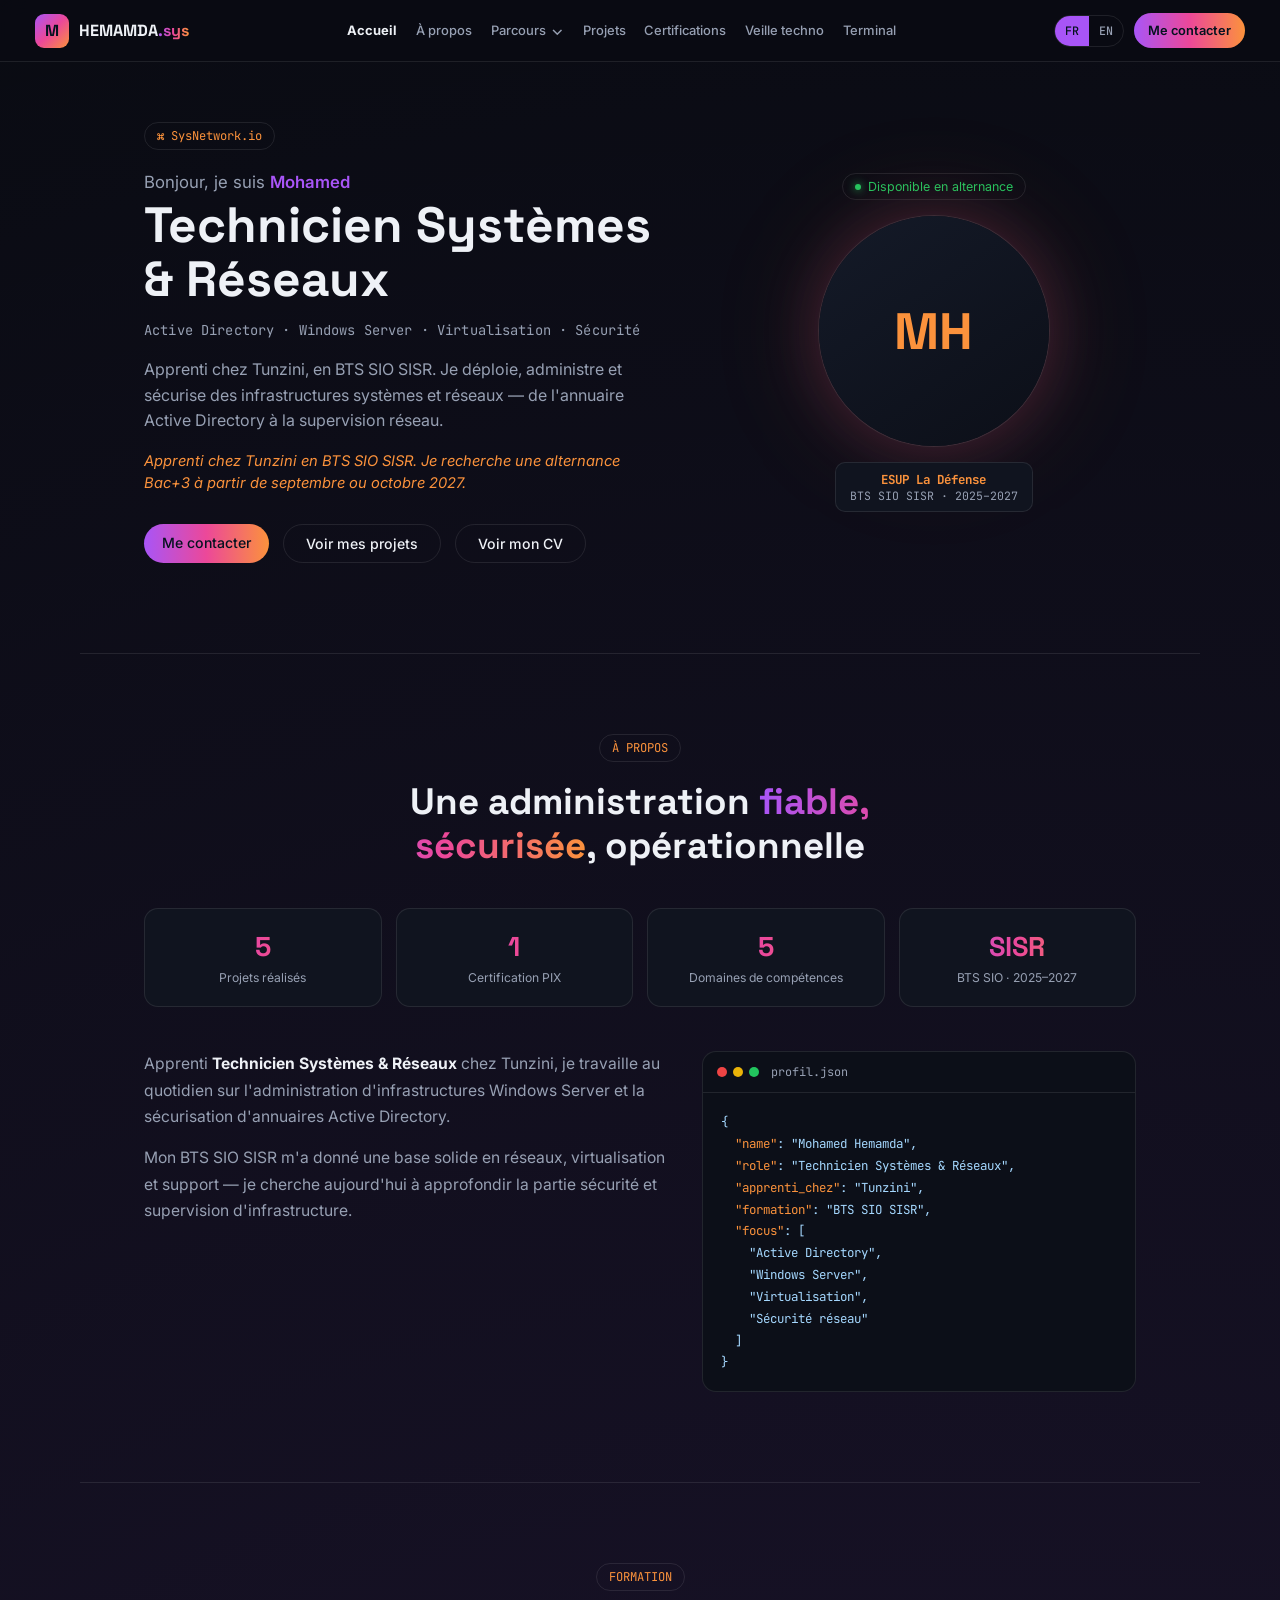
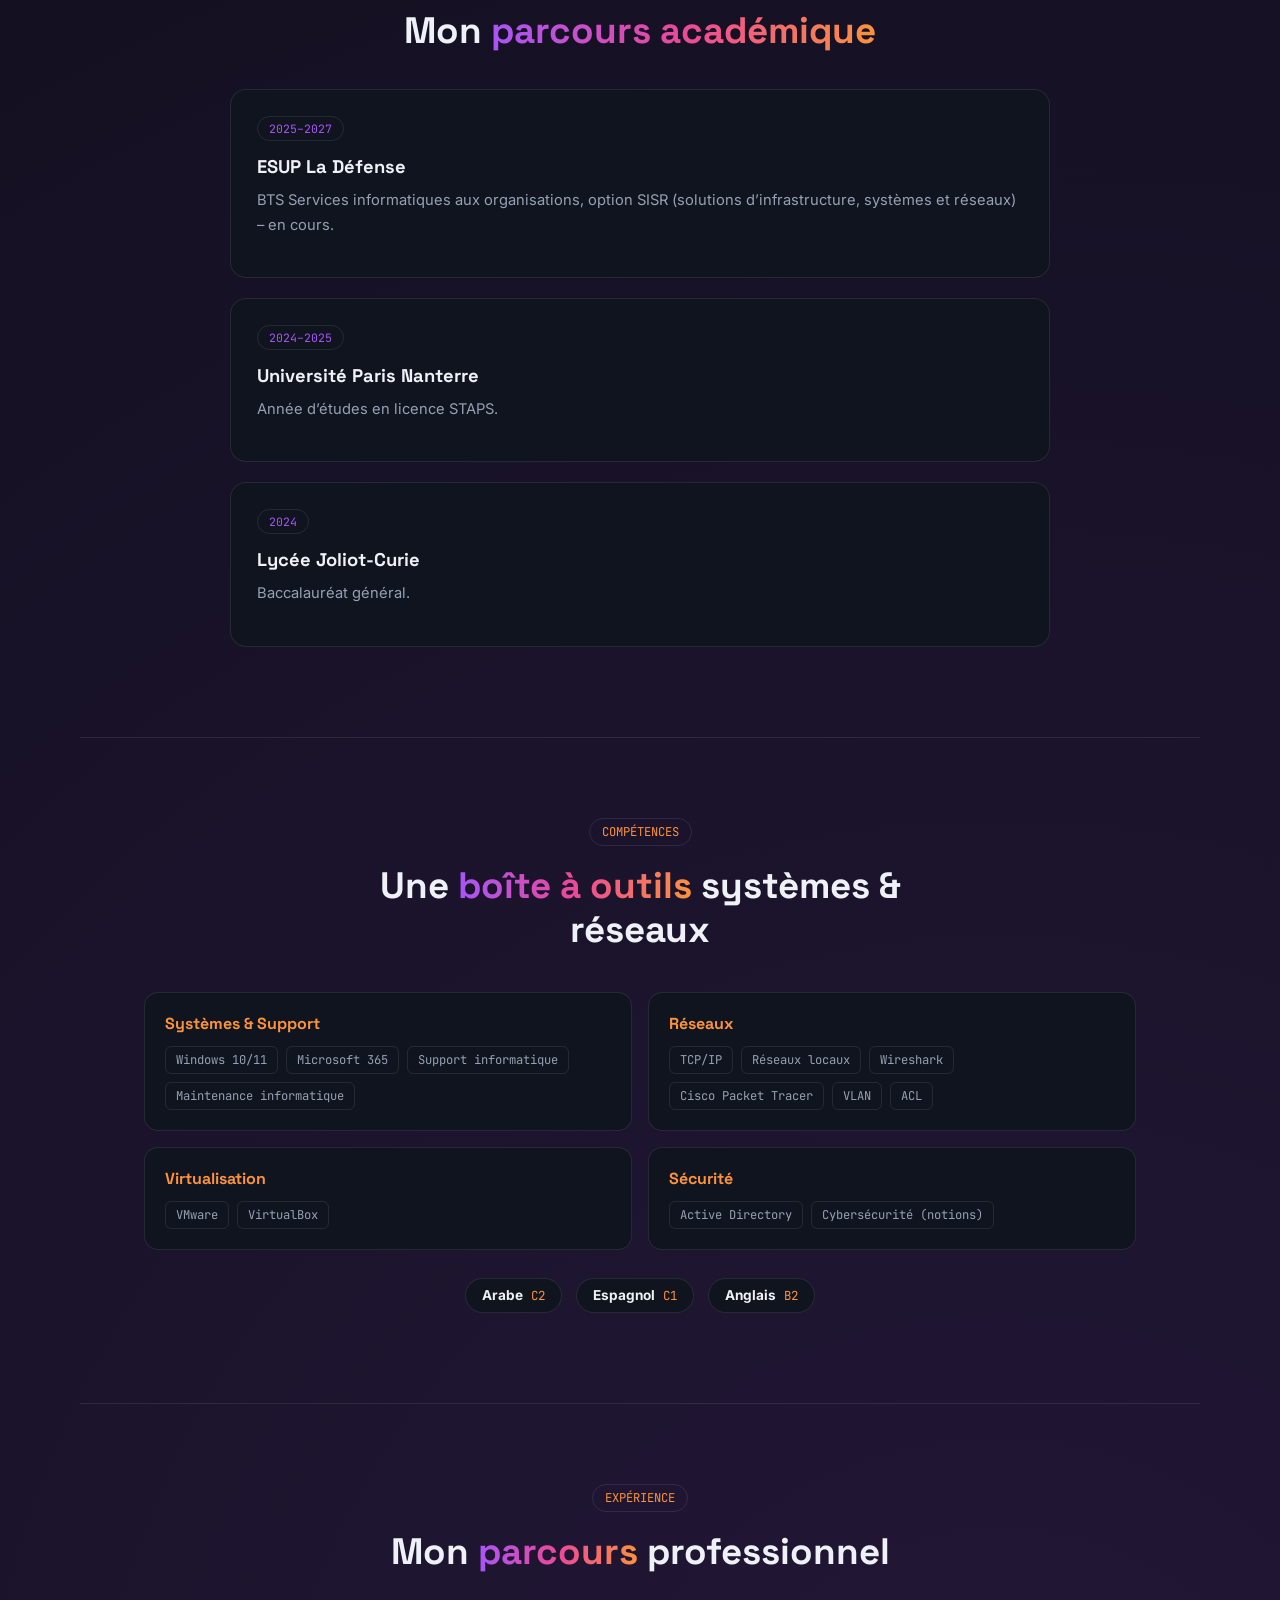
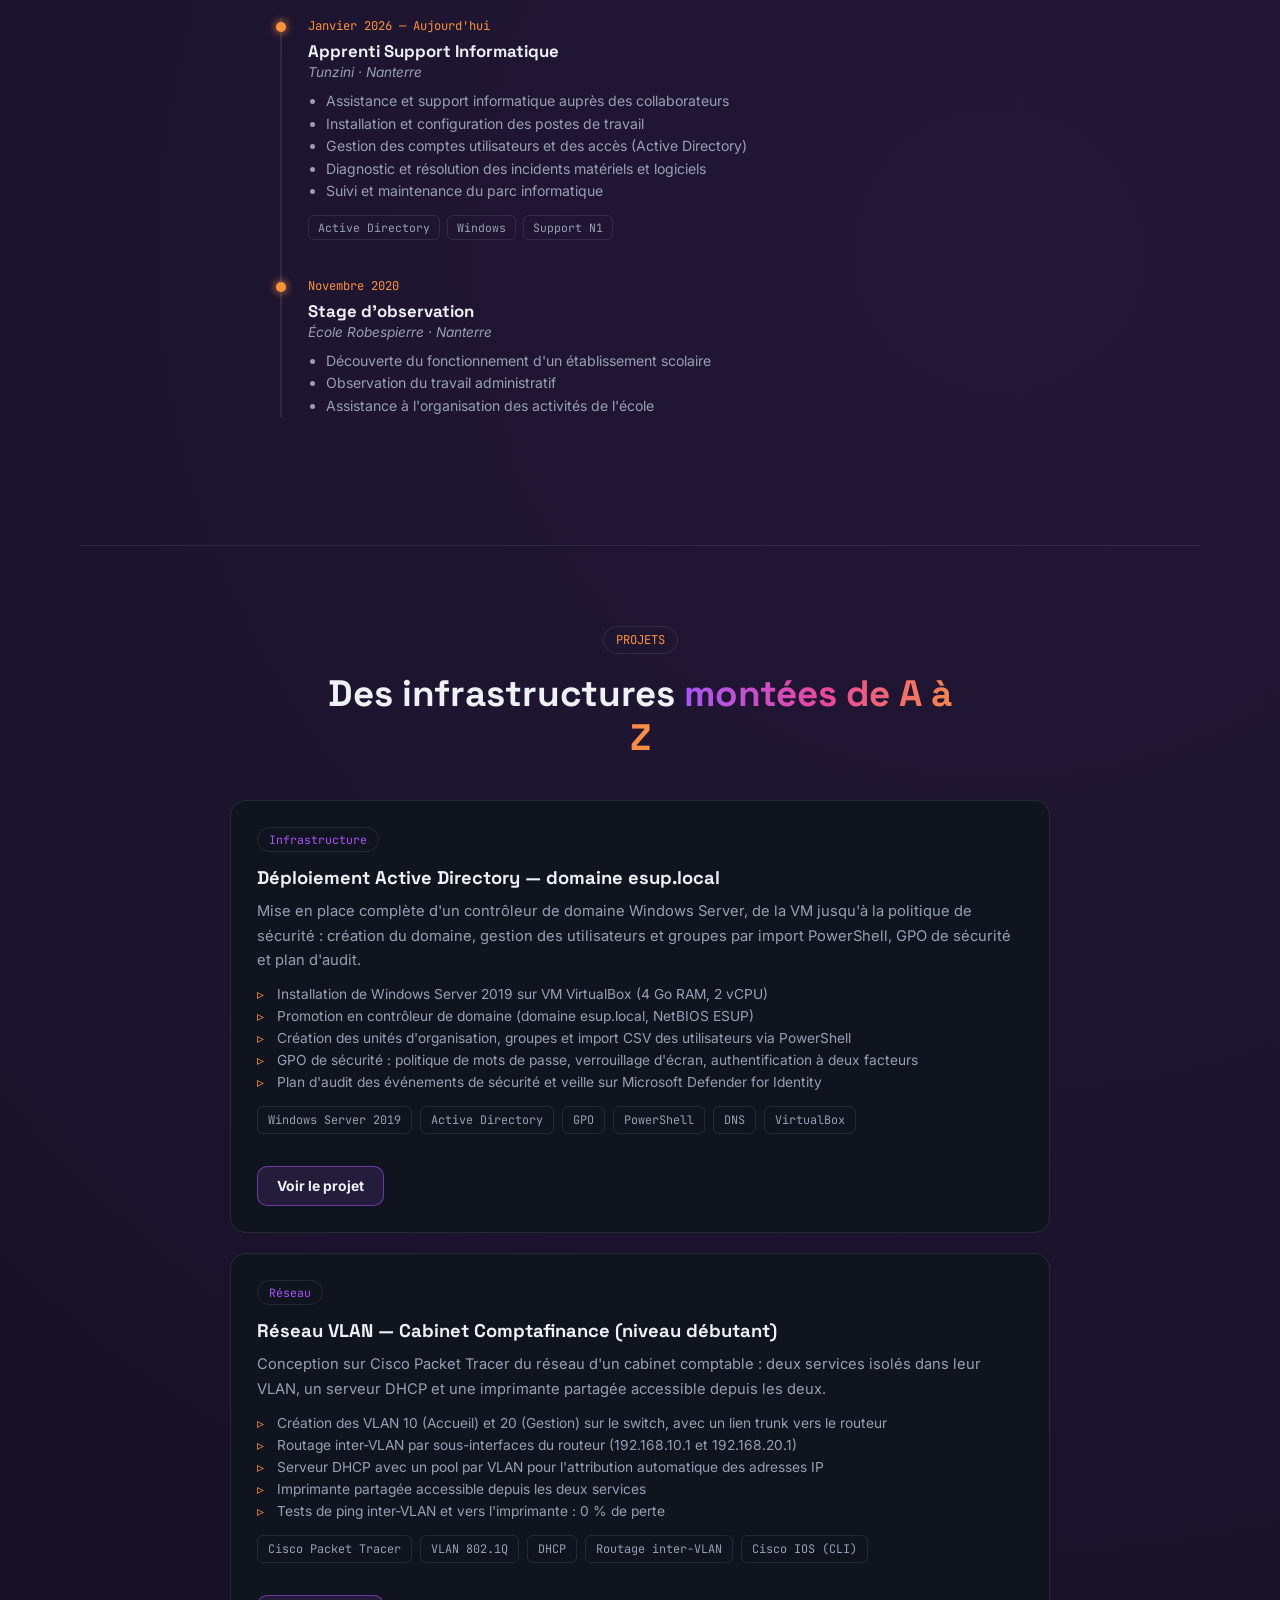
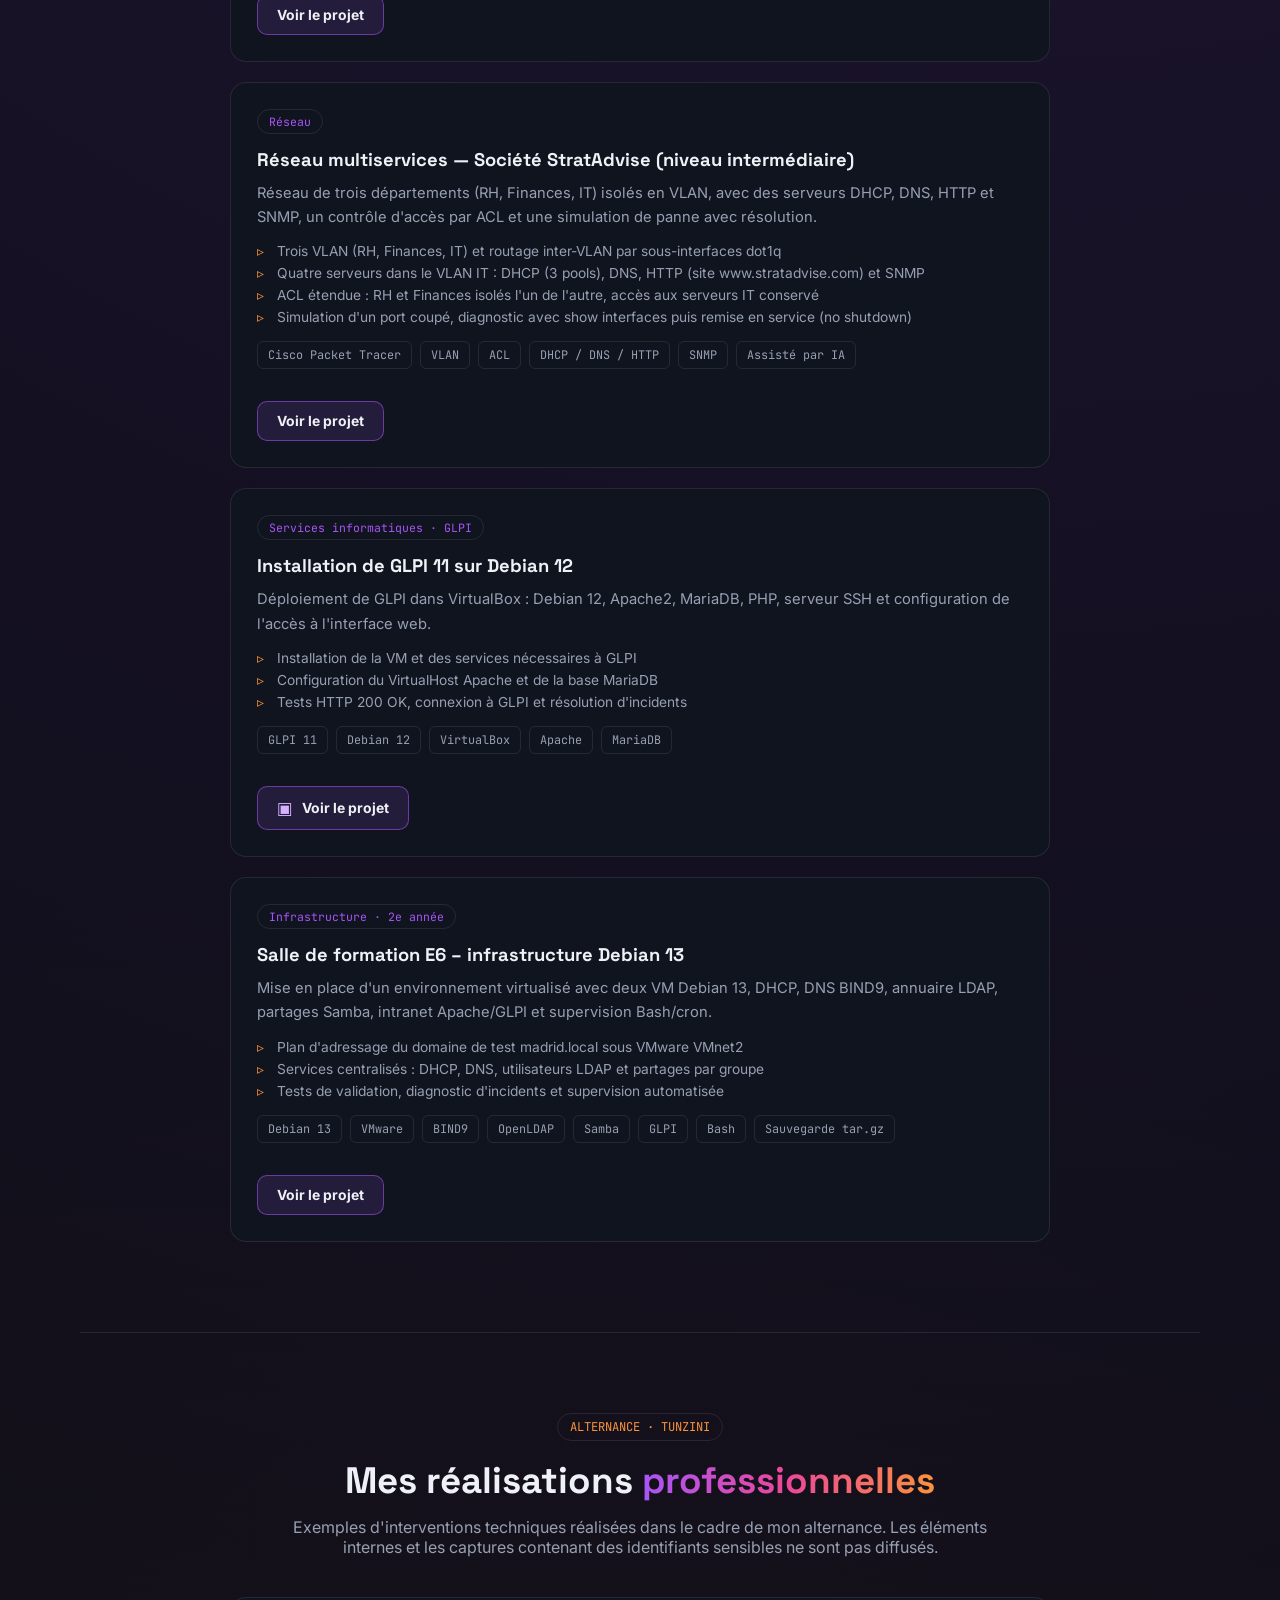
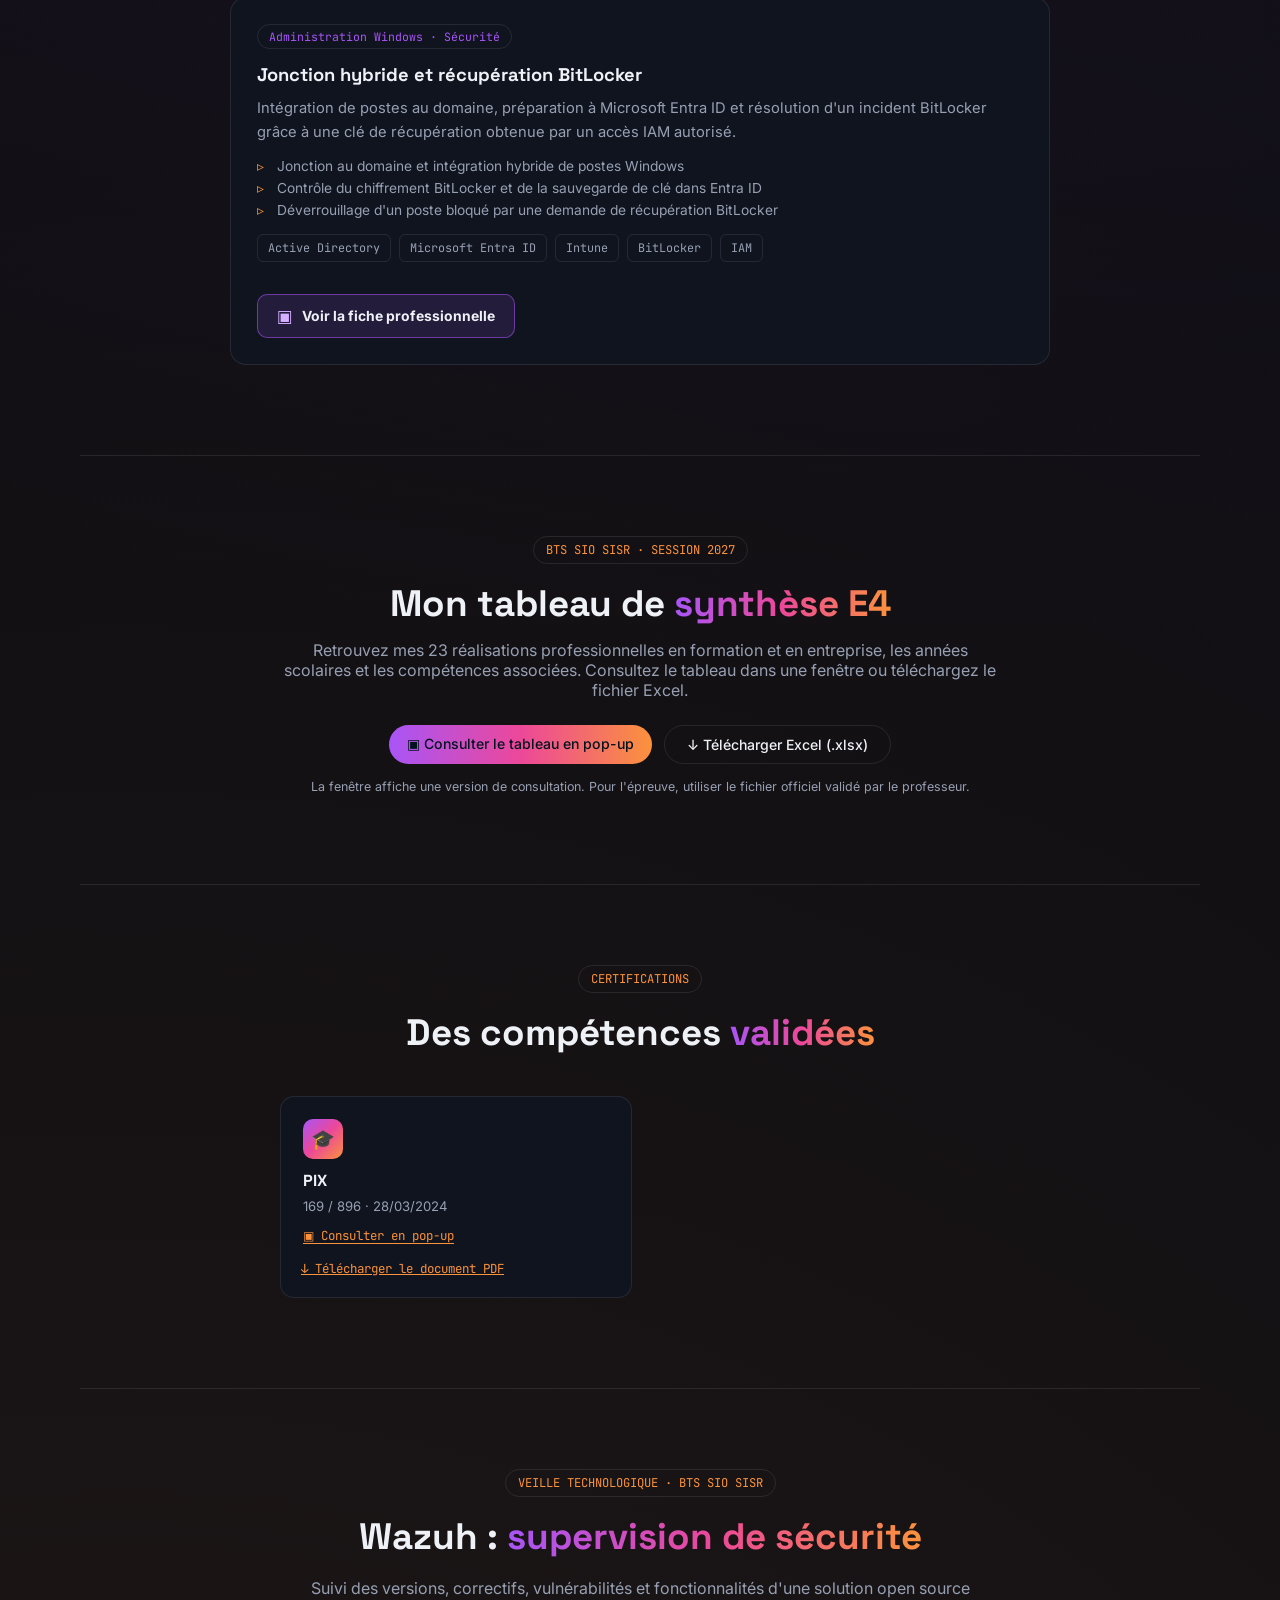
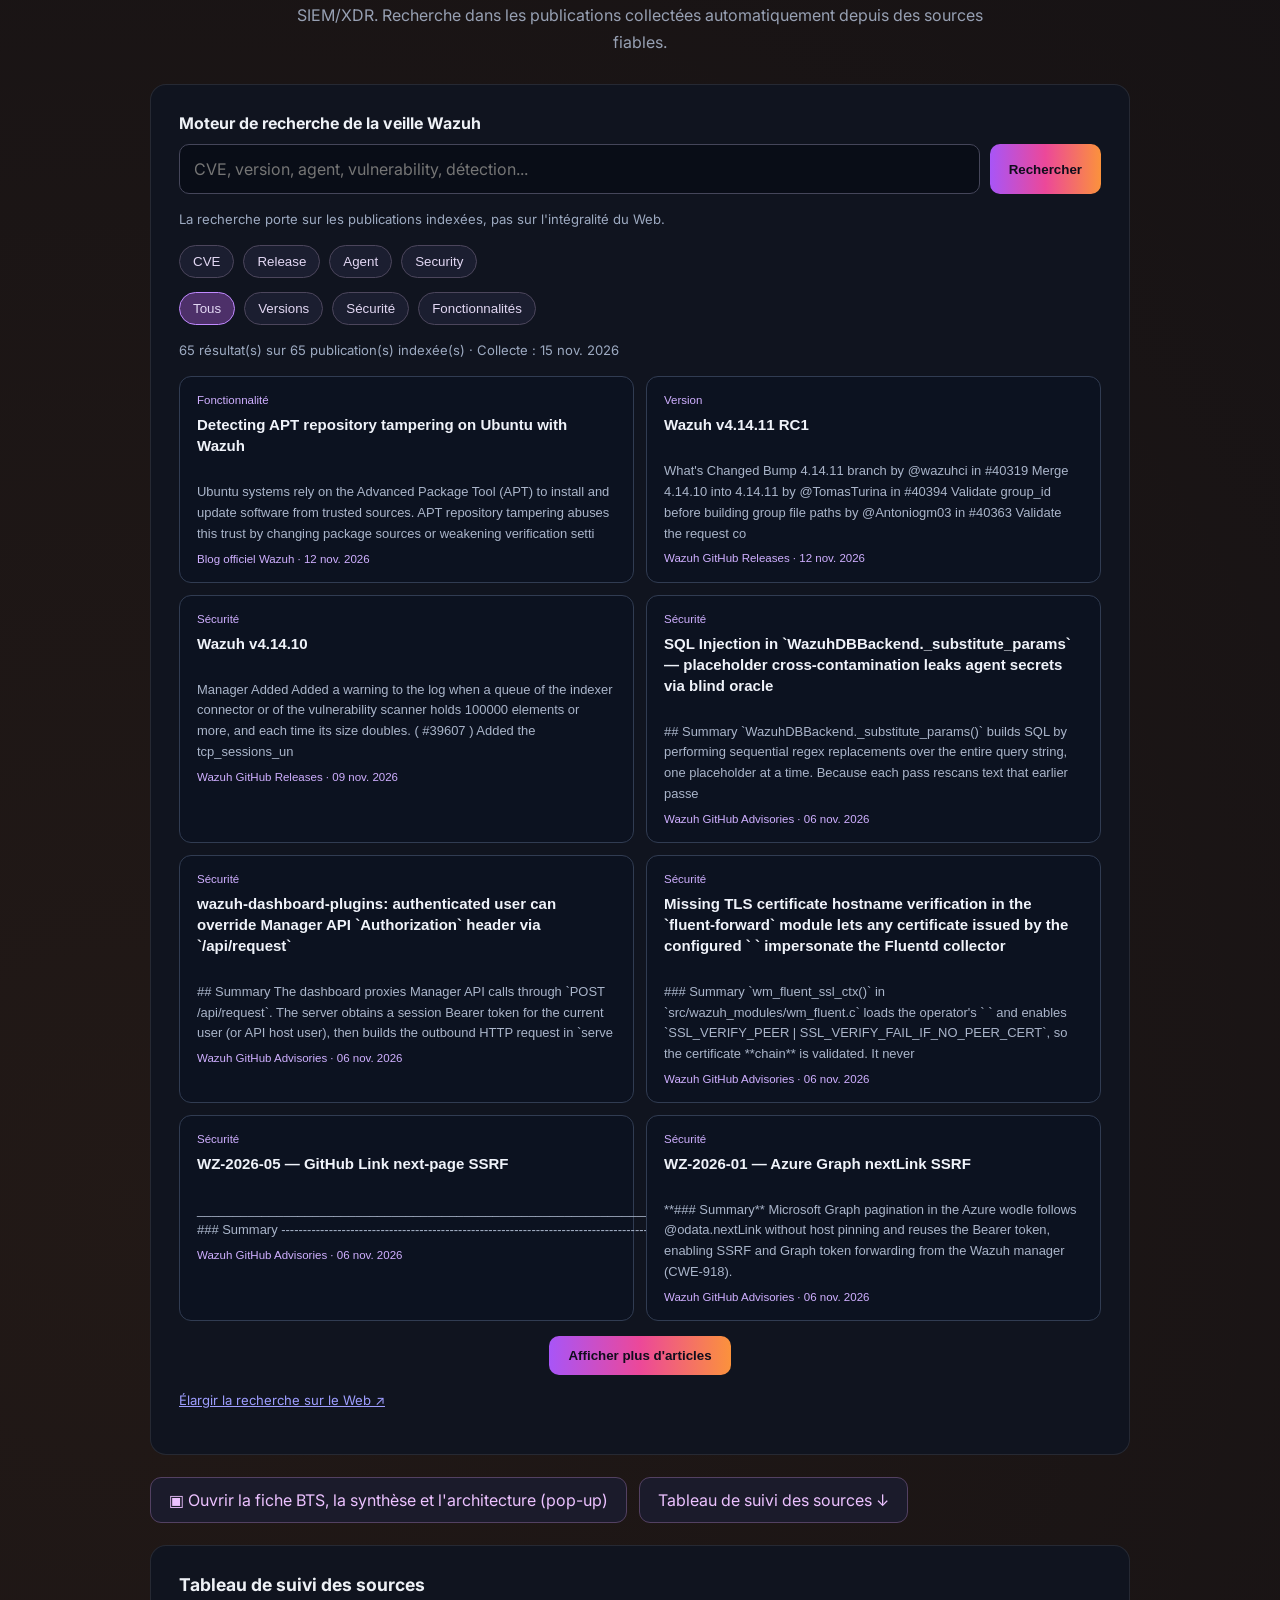
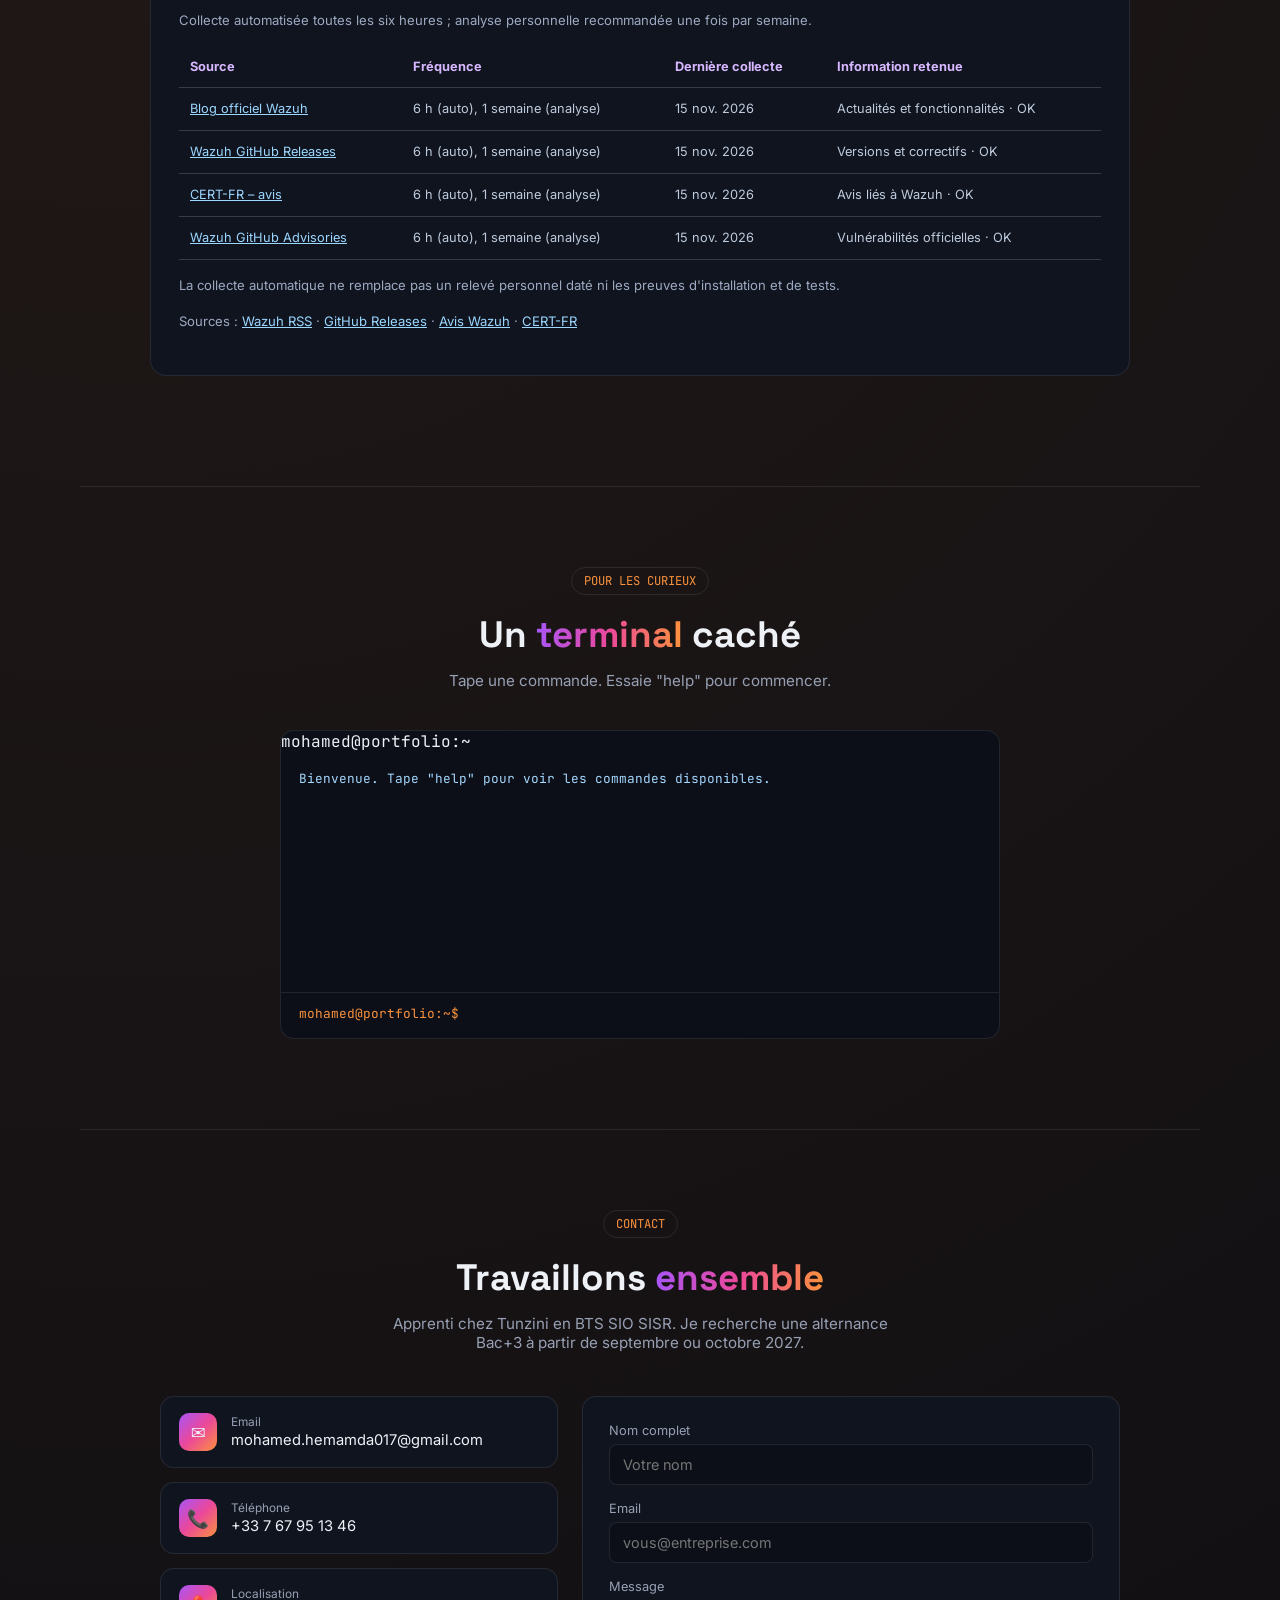
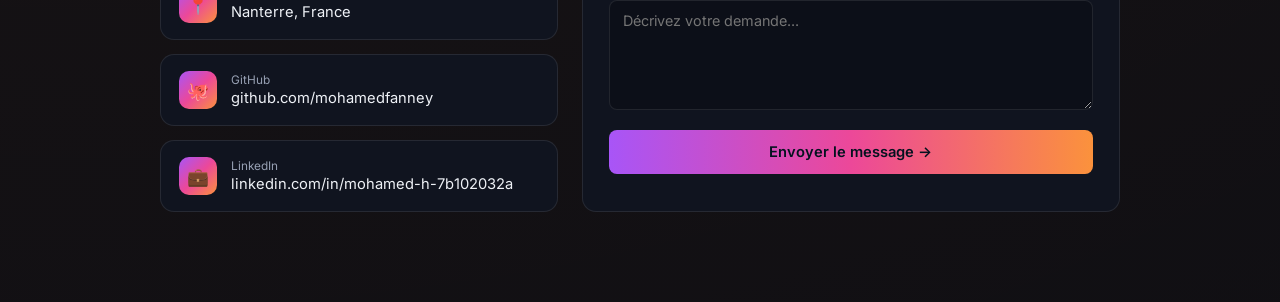
==== commit 1120afed: "Intégrer mission Tunzini BitLocker et Entra ID en pop-up sur le portfolio" ====
--- a/index.html
+++ b/index.html
@@ -540,6 +540,28 @@
       </div>
     </div>
   </section>
+
+<section class="about" id="missions">
+  <div style="text-align:center">
+    <div class="section-kicker">ALTERNANCE · TUNZINI</div>
+    <h2>Mes réalisations <span class="hl">professionnelles</span></h2>
+    <p style="max-width:750px;margin:14px auto 24px;color:var(--dim)">Exemples d'interventions techniques réalisées dans le cadre de mon alternance. Les éléments internes et les captures contenant des identifiants sensibles ne sont pas diffusés.</p>
+  </div>
+  <div class="projectgrid">
+    <div class="projectcard">
+      <span class="cat">Administration Windows · Sécurité</span>
+      <h3>Jonction hybride et récupération BitLocker</h3>
+      <p>Intégration de postes au domaine, préparation à Microsoft Entra ID et résolution d'un incident BitLocker grâce à une clé de récupération obtenue par un accès IAM autorisé.</p>
+      <ul class="steps">
+        <li>Jonction au domaine et intégration hybride de postes Windows</li>
+        <li>Contrôle du chiffrement BitLocker et de la sauvegarde de clé dans Entra ID</li>
+        <li>Déverrouillage d'un poste bloqué par une demande de récupération BitLocker</li>
+      </ul>
+      <div class="tags"><span class="tag">Active Directory</span><span class="tag">Microsoft Entra ID</span><span class="tag">Intune</span><span class="tag">BitLocker</span><span class="tag">IAM</span></div>
+      <a class="project-open" href="missions/jonction-hybride-bitlocker.html" data-document-popup data-document-title="Mission Tunzini – Jonction hybride et BitLocker" aria-label="Voir la mission Jonction hybride et BitLocker en fenêtre pop-up"><span aria-hidden="true">▣</span> Voir la fiche professionnelle</a>
+    </div>
+  </div>
+</section>
 
 <section class="about" id="e4">
   <div style="text-align:center"><div class="section-kicker">BTS SIO SISR · SESSION 2027</div>
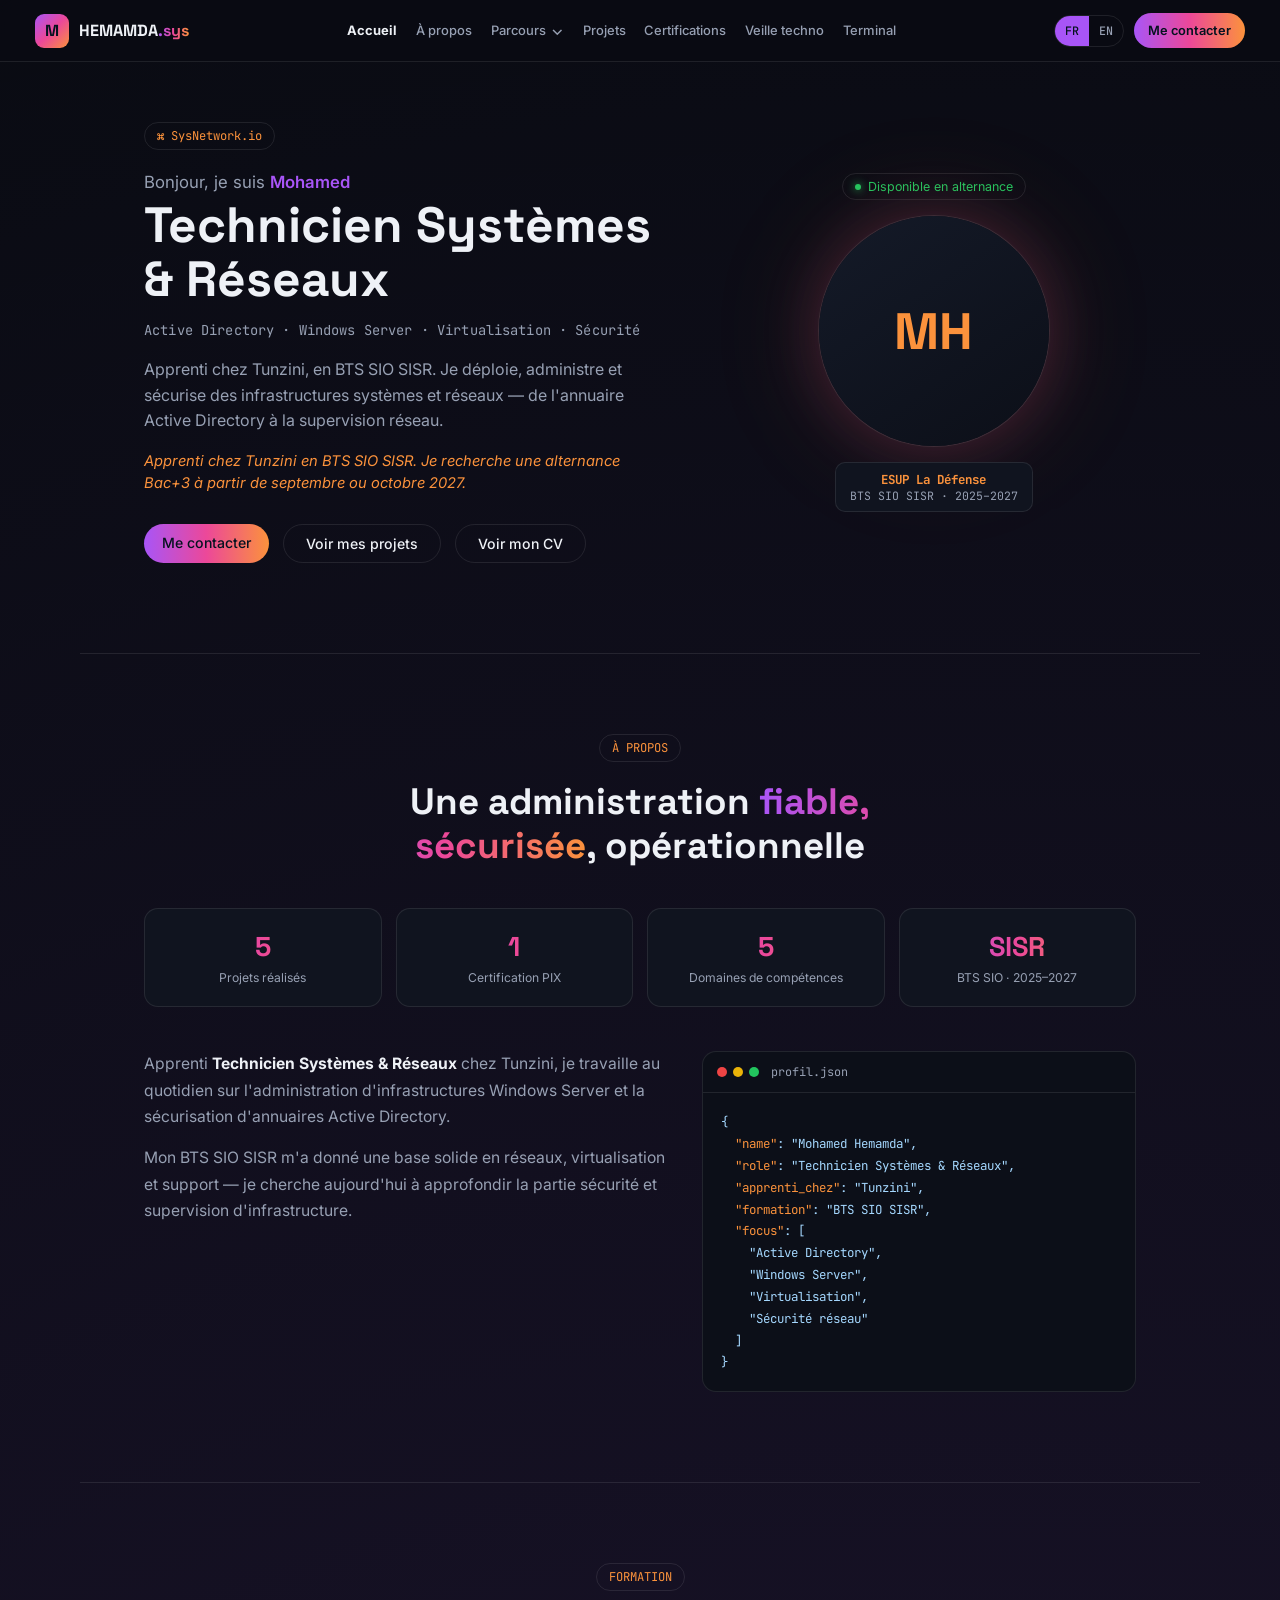
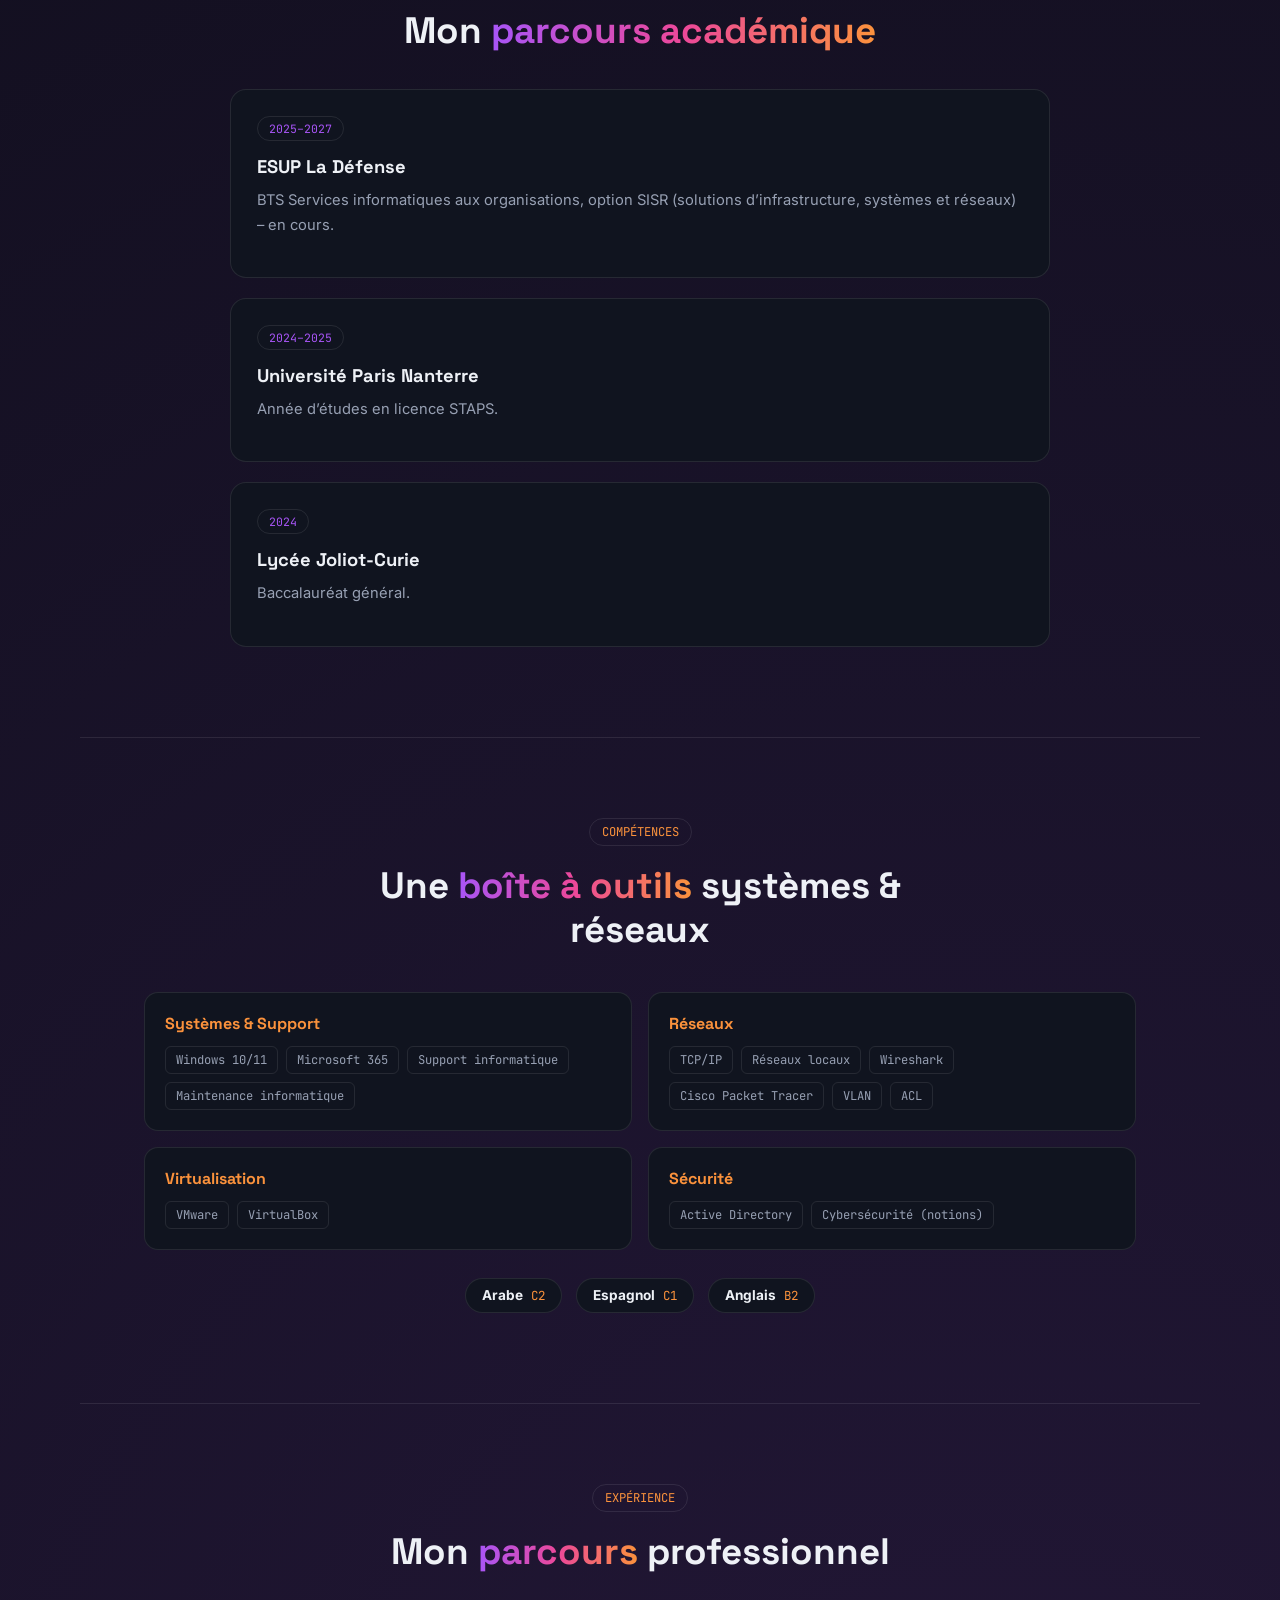
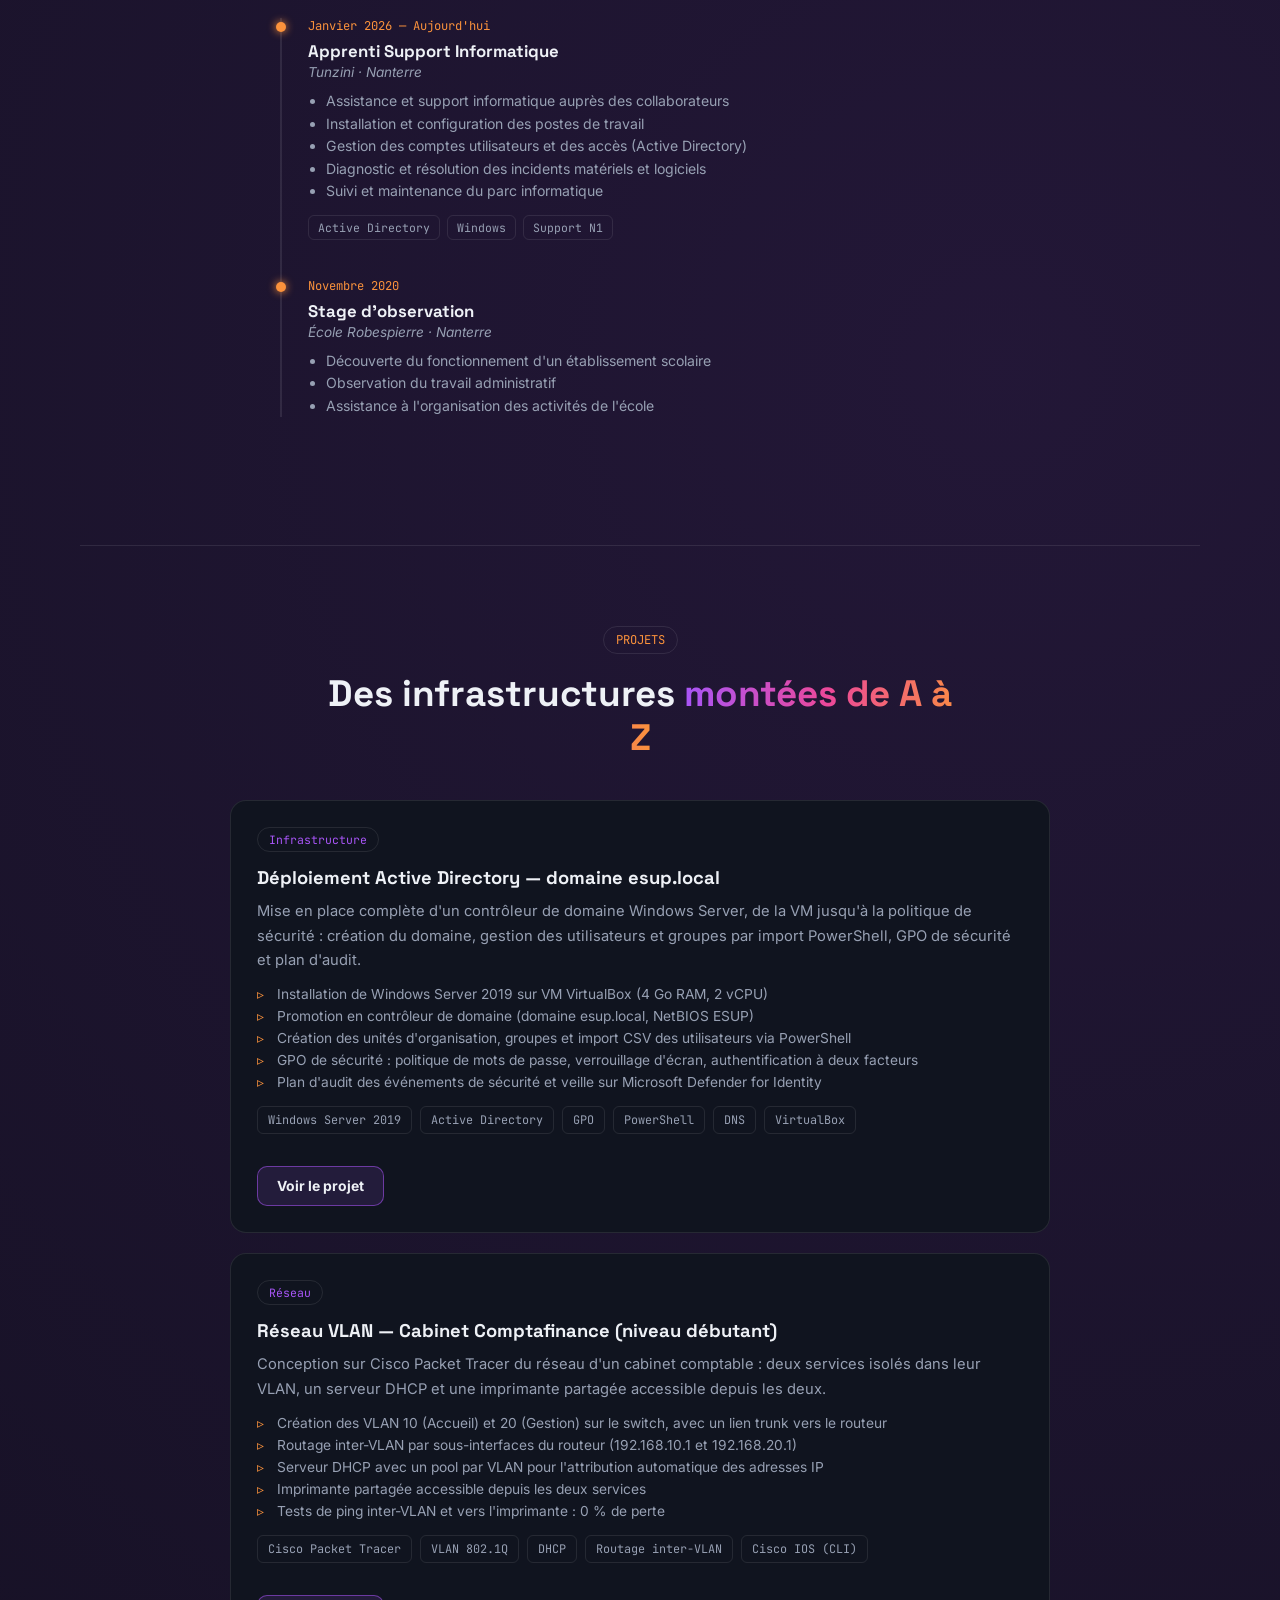
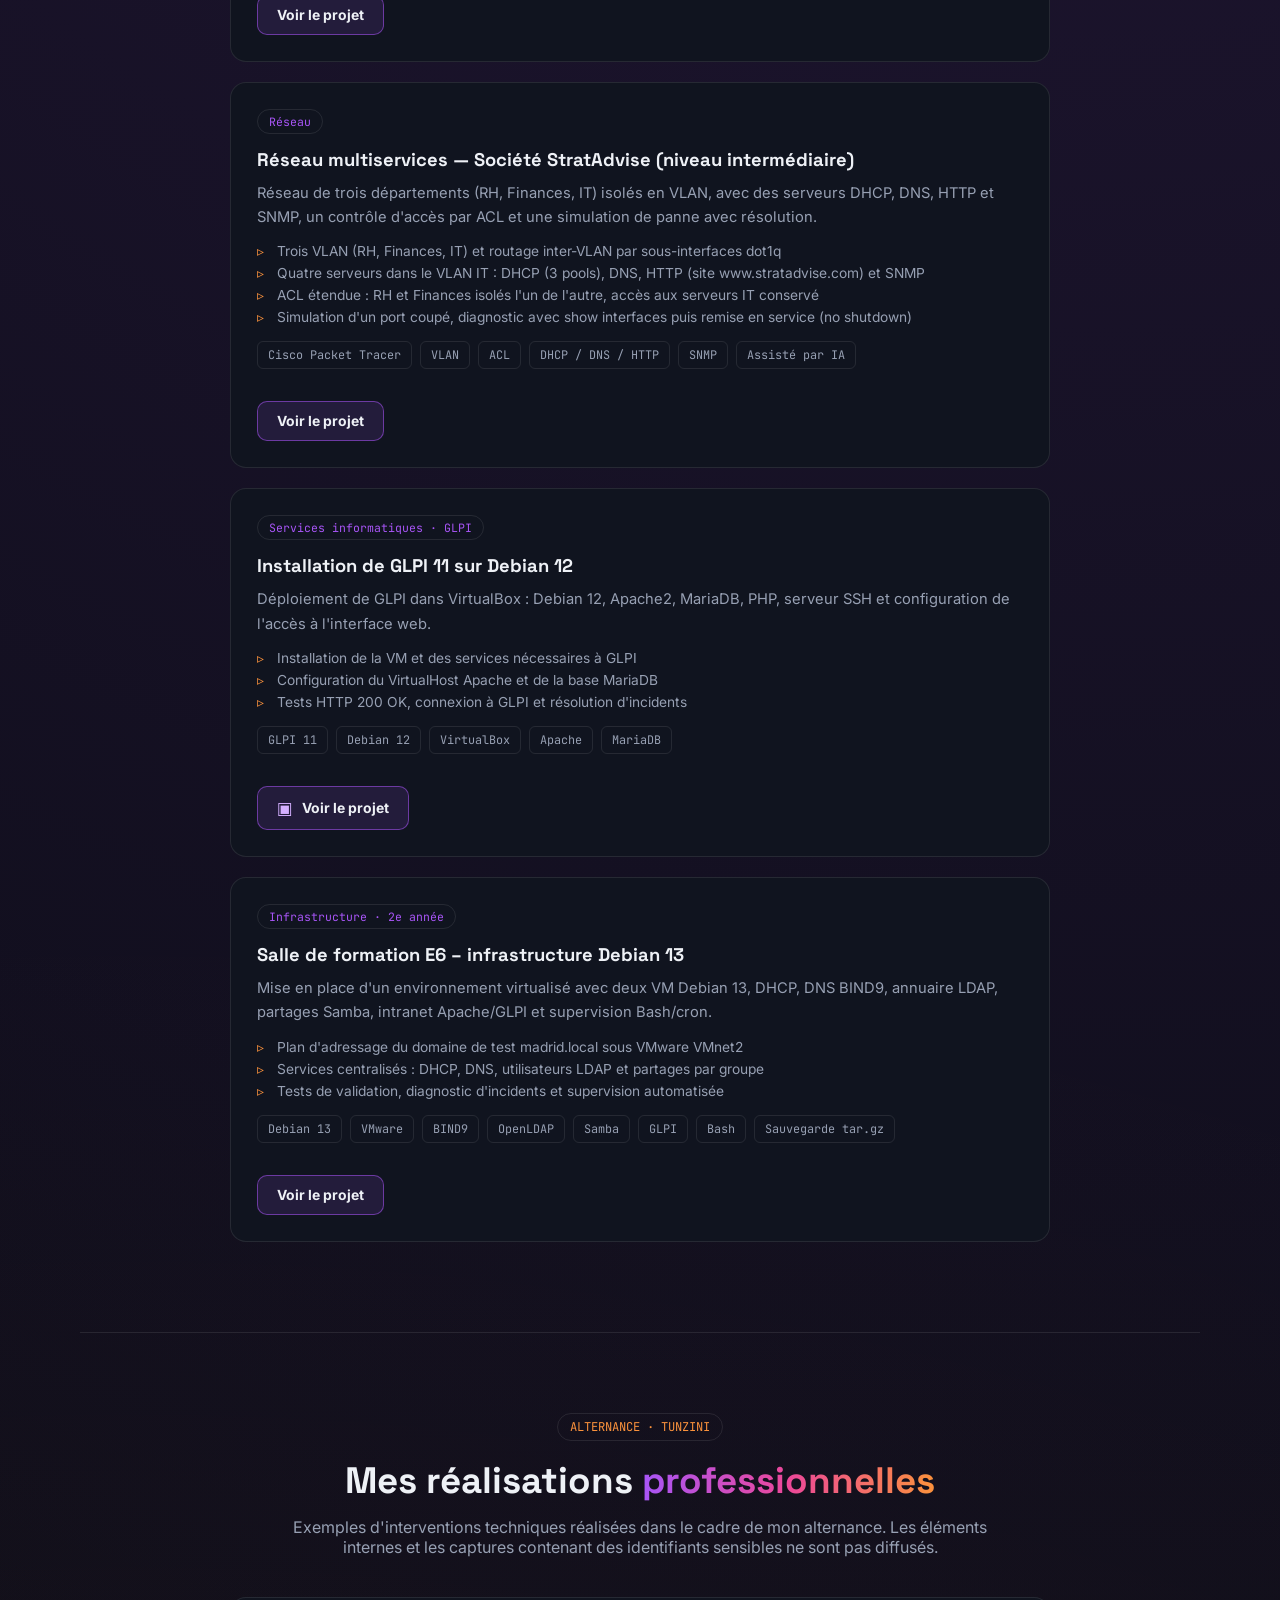
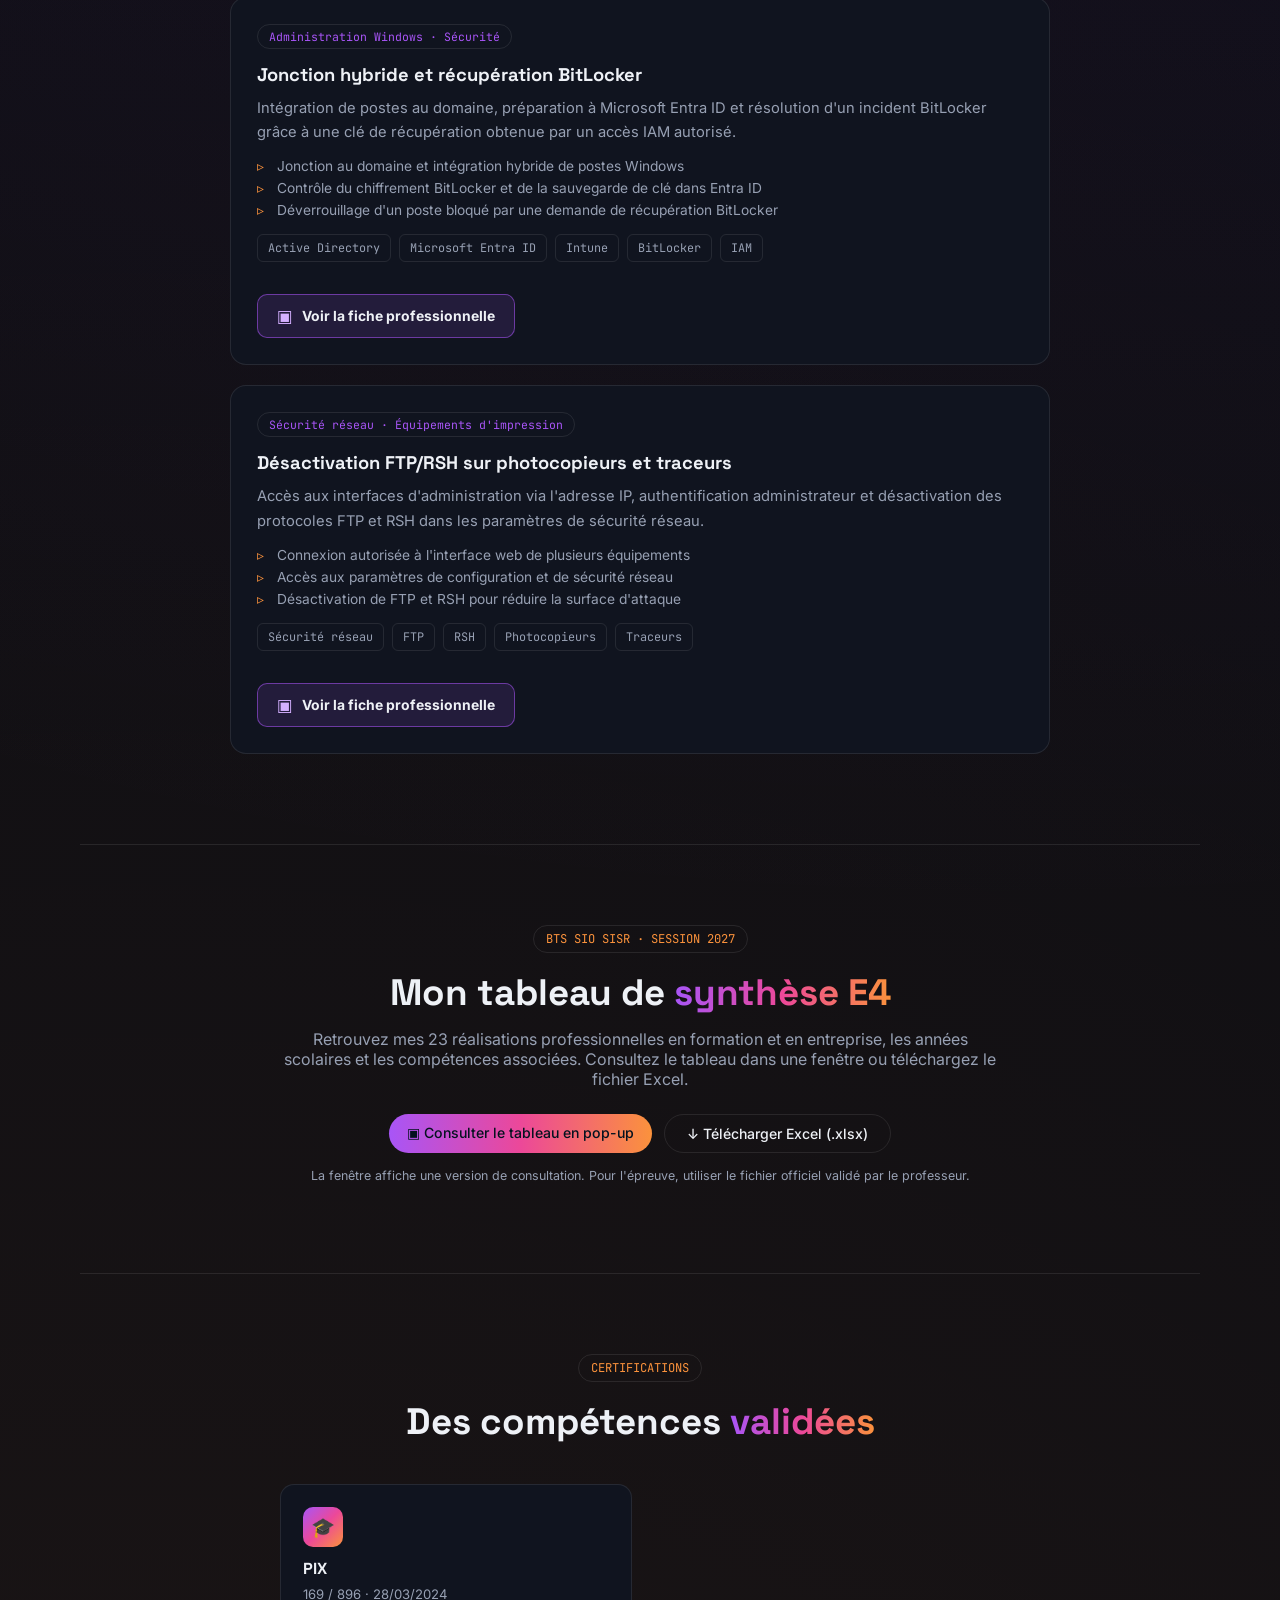
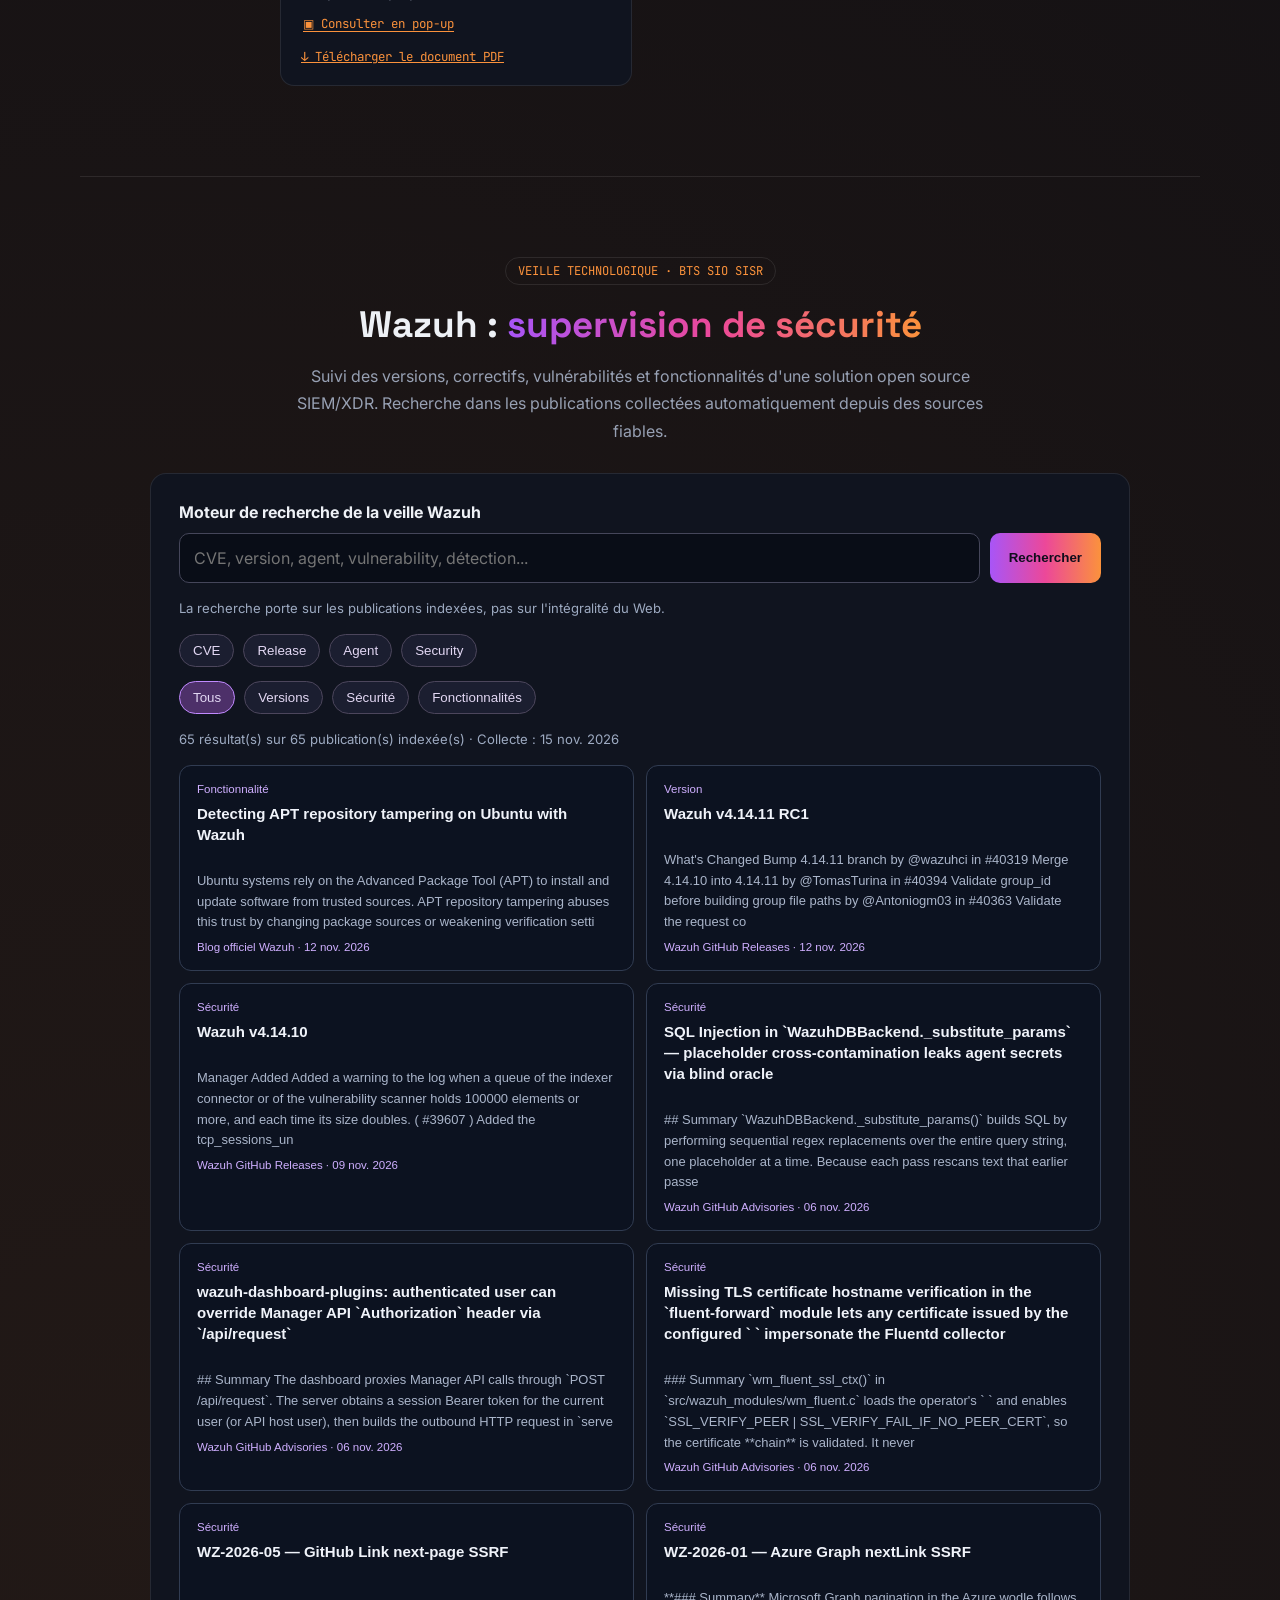
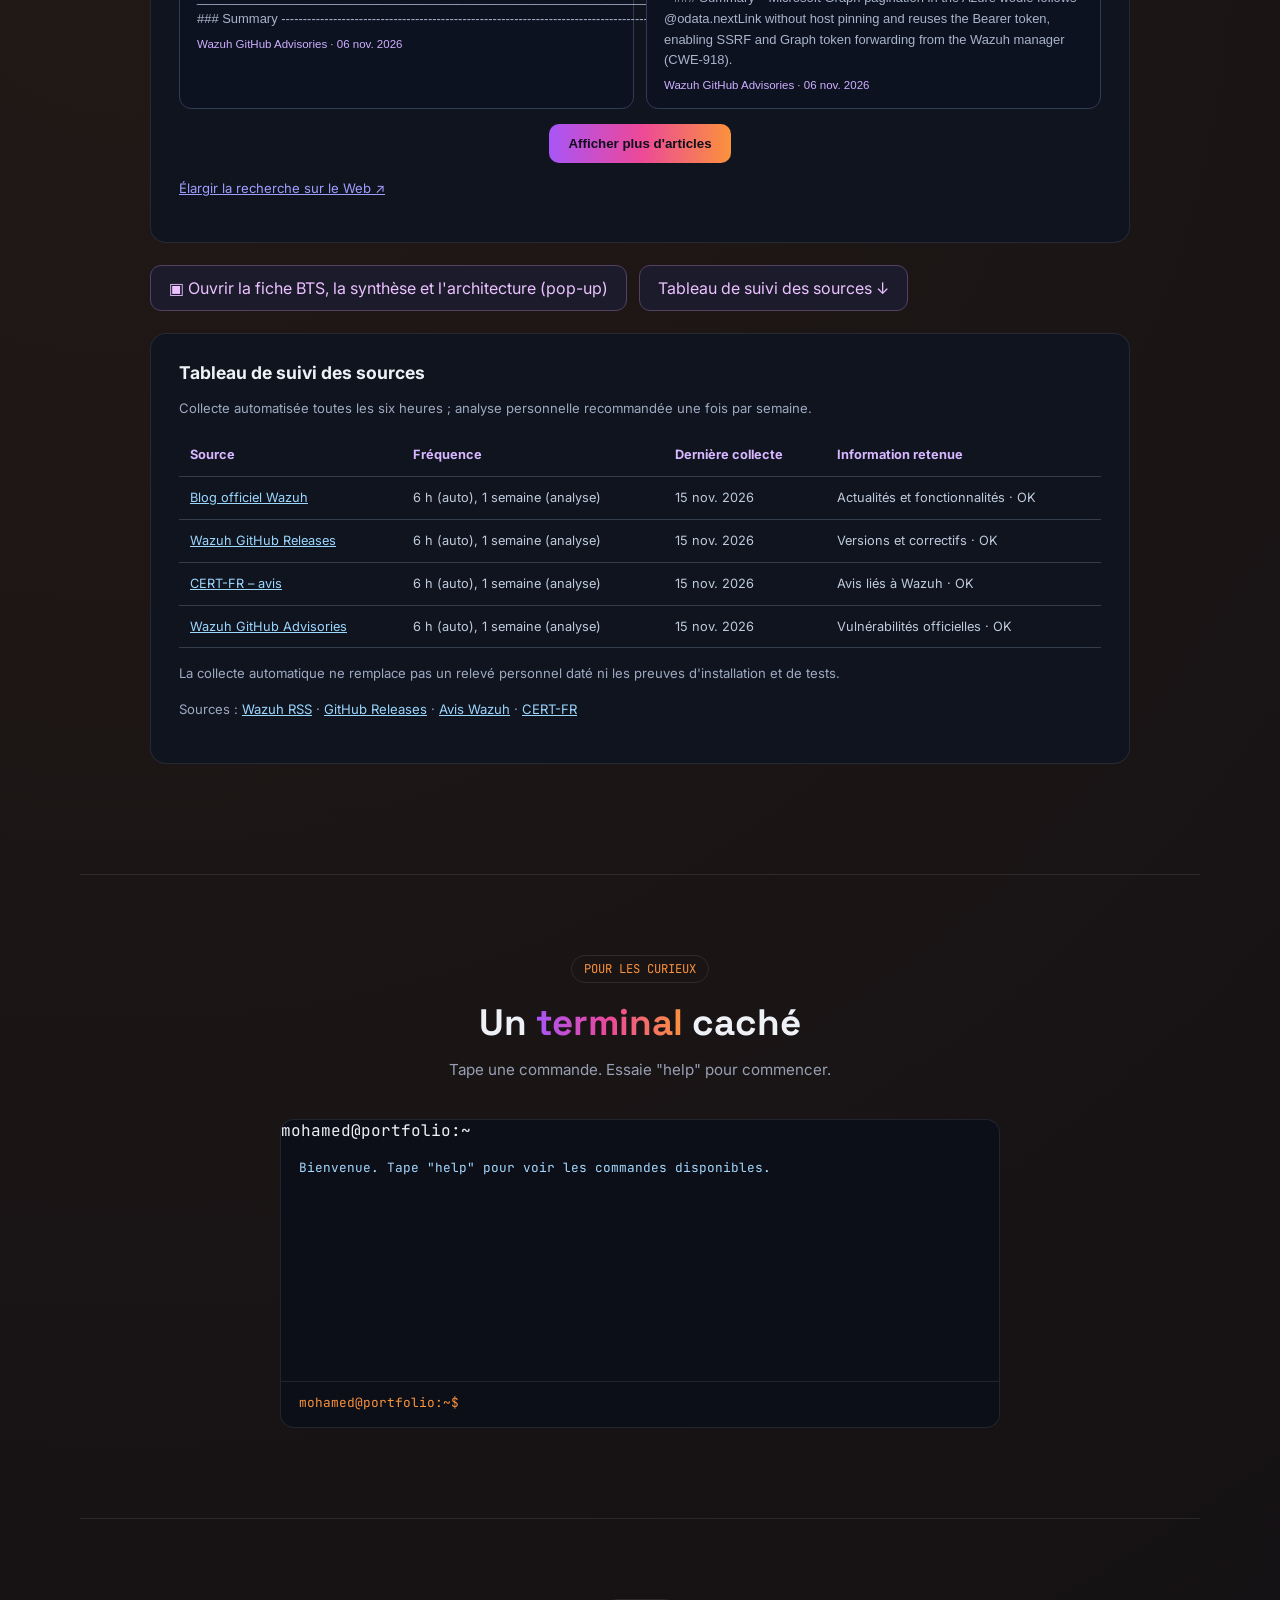
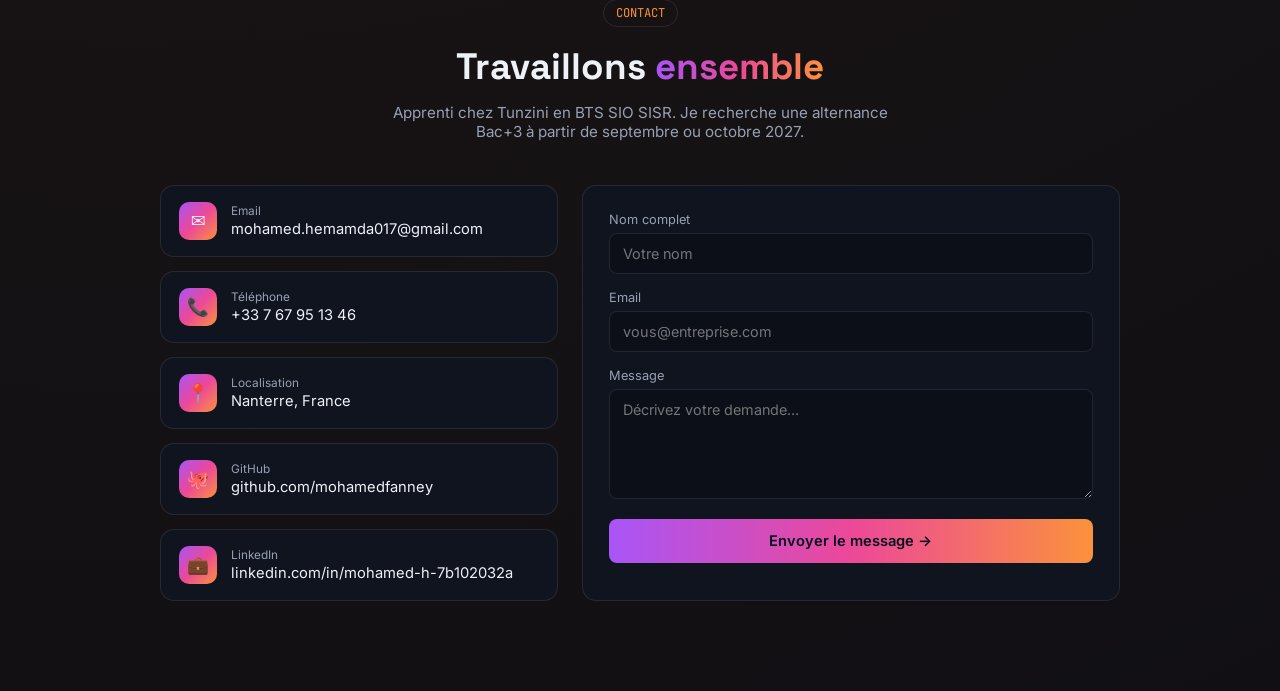
==== commit f1837059: "Afficher mission photocopieurs FTP RSH dans la rubrique Tunzini" ====
--- a/index.html
+++ b/index.html
@@ -559,6 +559,18 @@
       </ul>
       <div class="tags"><span class="tag">Active Directory</span><span class="tag">Microsoft Entra ID</span><span class="tag">Intune</span><span class="tag">BitLocker</span><span class="tag">IAM</span></div>
       <a class="project-open" href="missions/jonction-hybride-bitlocker.html" data-document-popup data-document-title="Mission Tunzini – Jonction hybride et BitLocker" aria-label="Voir la mission Jonction hybride et BitLocker en fenêtre pop-up"><span aria-hidden="true">▣</span> Voir la fiche professionnelle</a>
+    </div>
+    <div class="projectcard">
+      <span class="cat">Sécurité réseau · Équipements d'impression</span>
+      <h3>Désactivation FTP/RSH sur photocopieurs et traceurs</h3>
+      <p>Accès aux interfaces d'administration via l'adresse IP, authentification administrateur et désactivation des protocoles FTP et RSH dans les paramètres de sécurité réseau.</p>
+      <ul class="steps">
+        <li>Connexion autorisée à l'interface web de plusieurs équipements</li>
+        <li>Accès aux paramètres de configuration et de sécurité réseau</li>
+        <li>Désactivation de FTP et RSH pour réduire la surface d'attaque</li>
+      </ul>
+      <div class="tags"><span class="tag">Sécurité réseau</span><span class="tag">FTP</span><span class="tag">RSH</span><span class="tag">Photocopieurs</span><span class="tag">Traceurs</span></div>
+      <a class="project-open" href="missions/securisation-photocopieurs-ftp-rsh.html" data-document-popup data-document-title="Mission Tunzini – Sécurisation des photocopieurs" aria-label="Voir la fiche sécurisation FTP RSH en fenêtre pop-up"><span aria-hidden="true">▣</span> Voir la fiche professionnelle</a>
     </div>
   </div>
 </section>
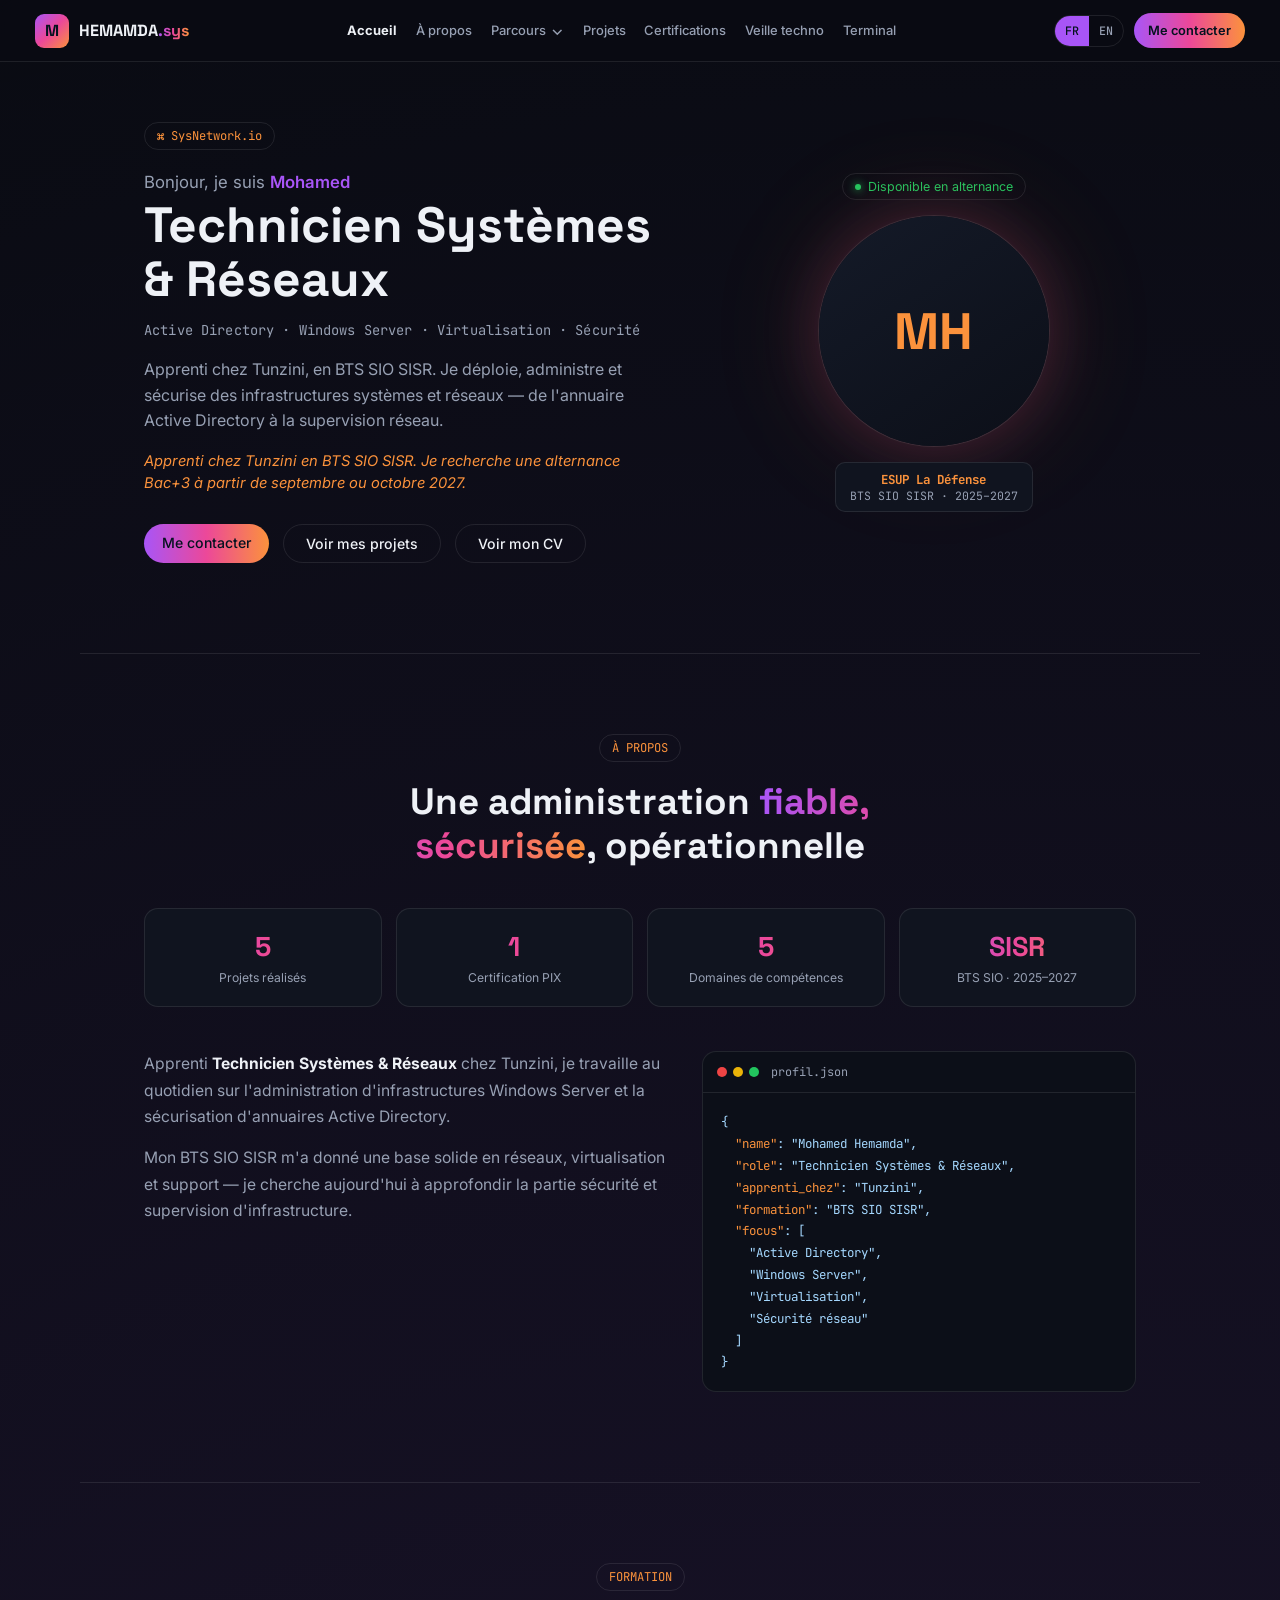
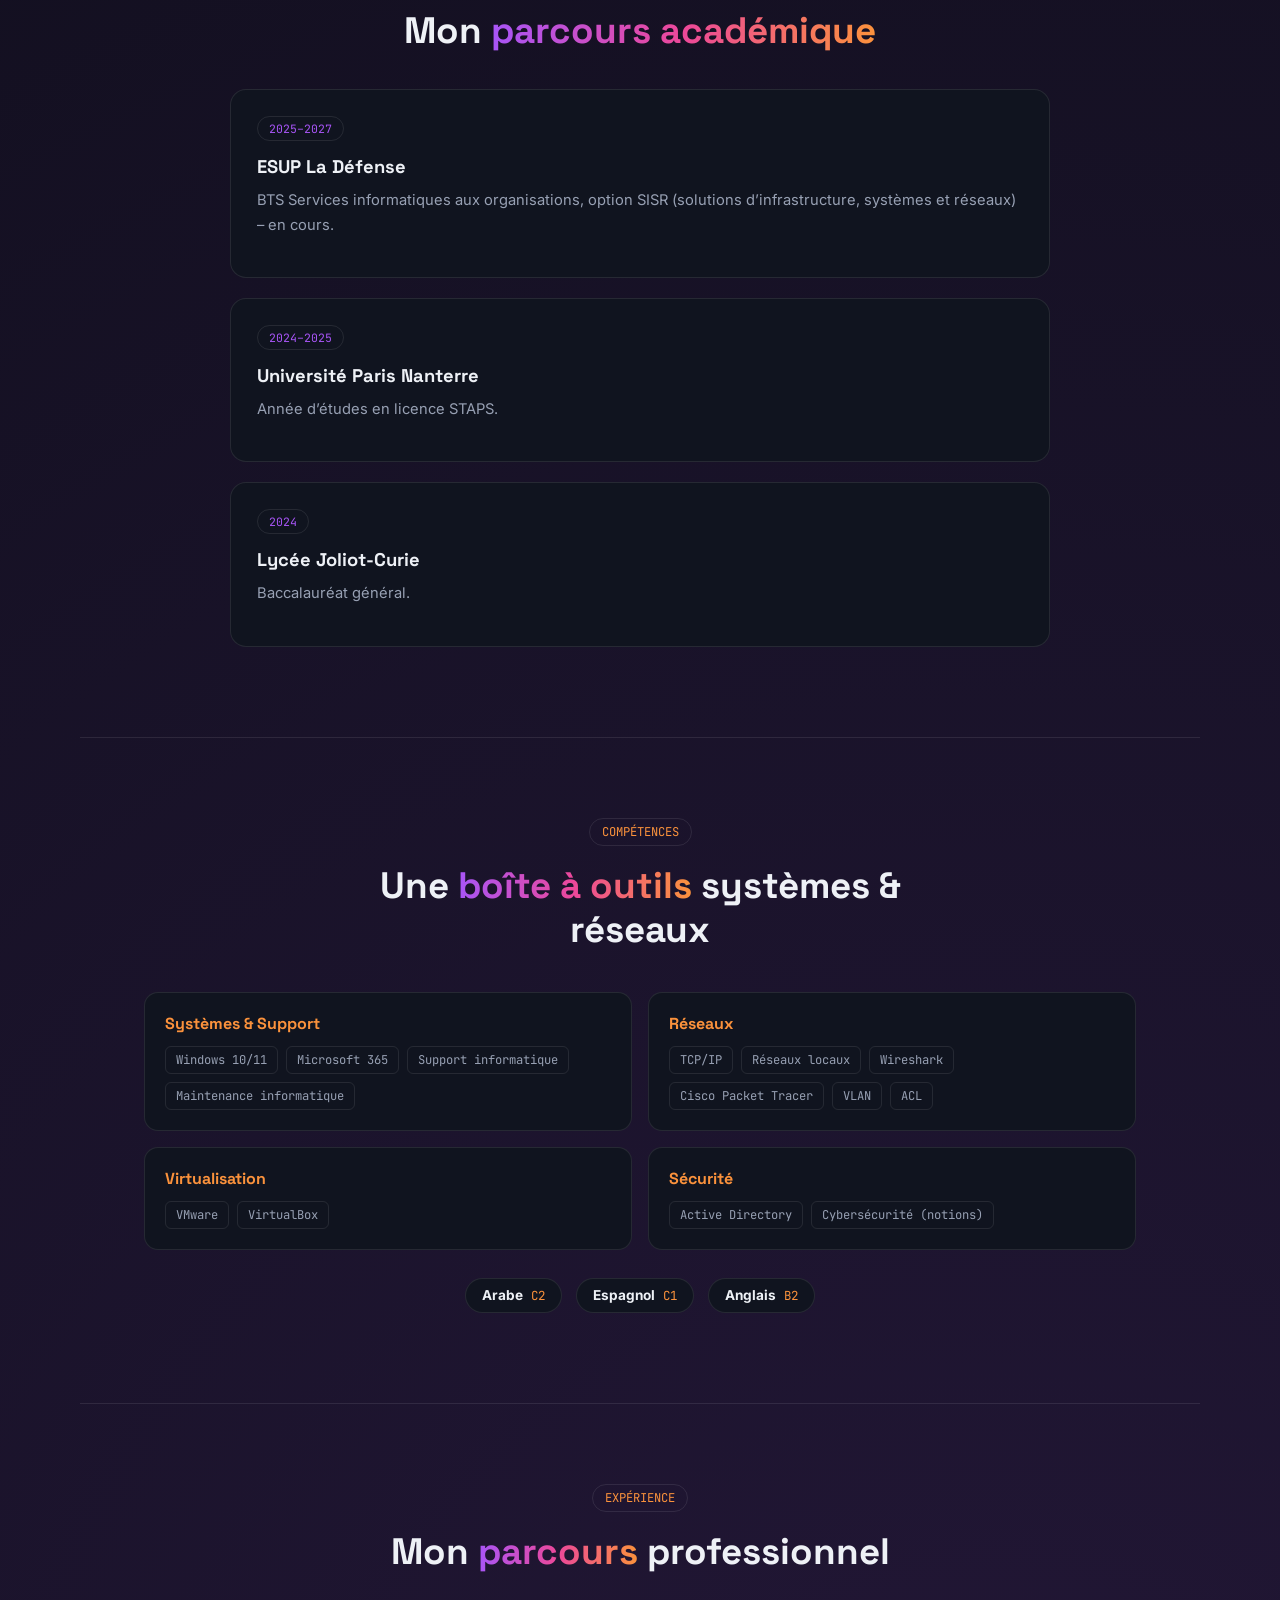
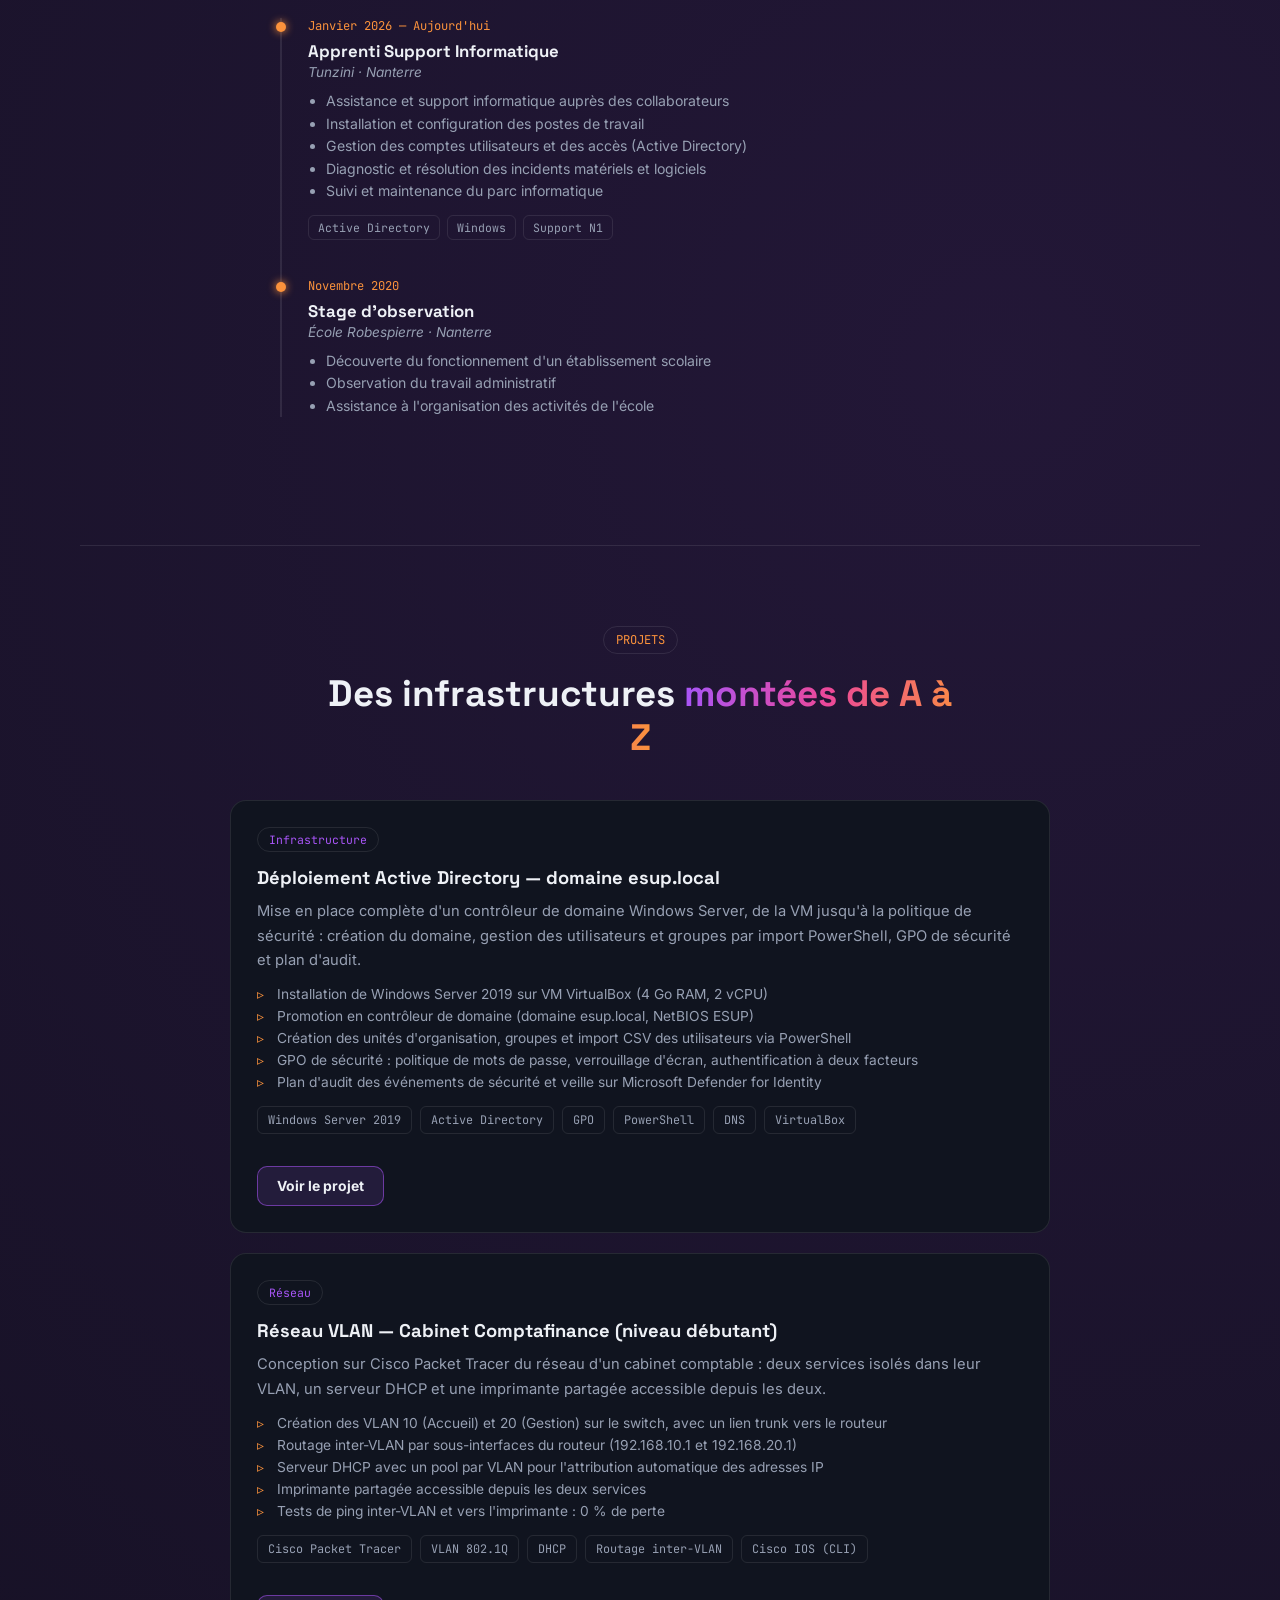
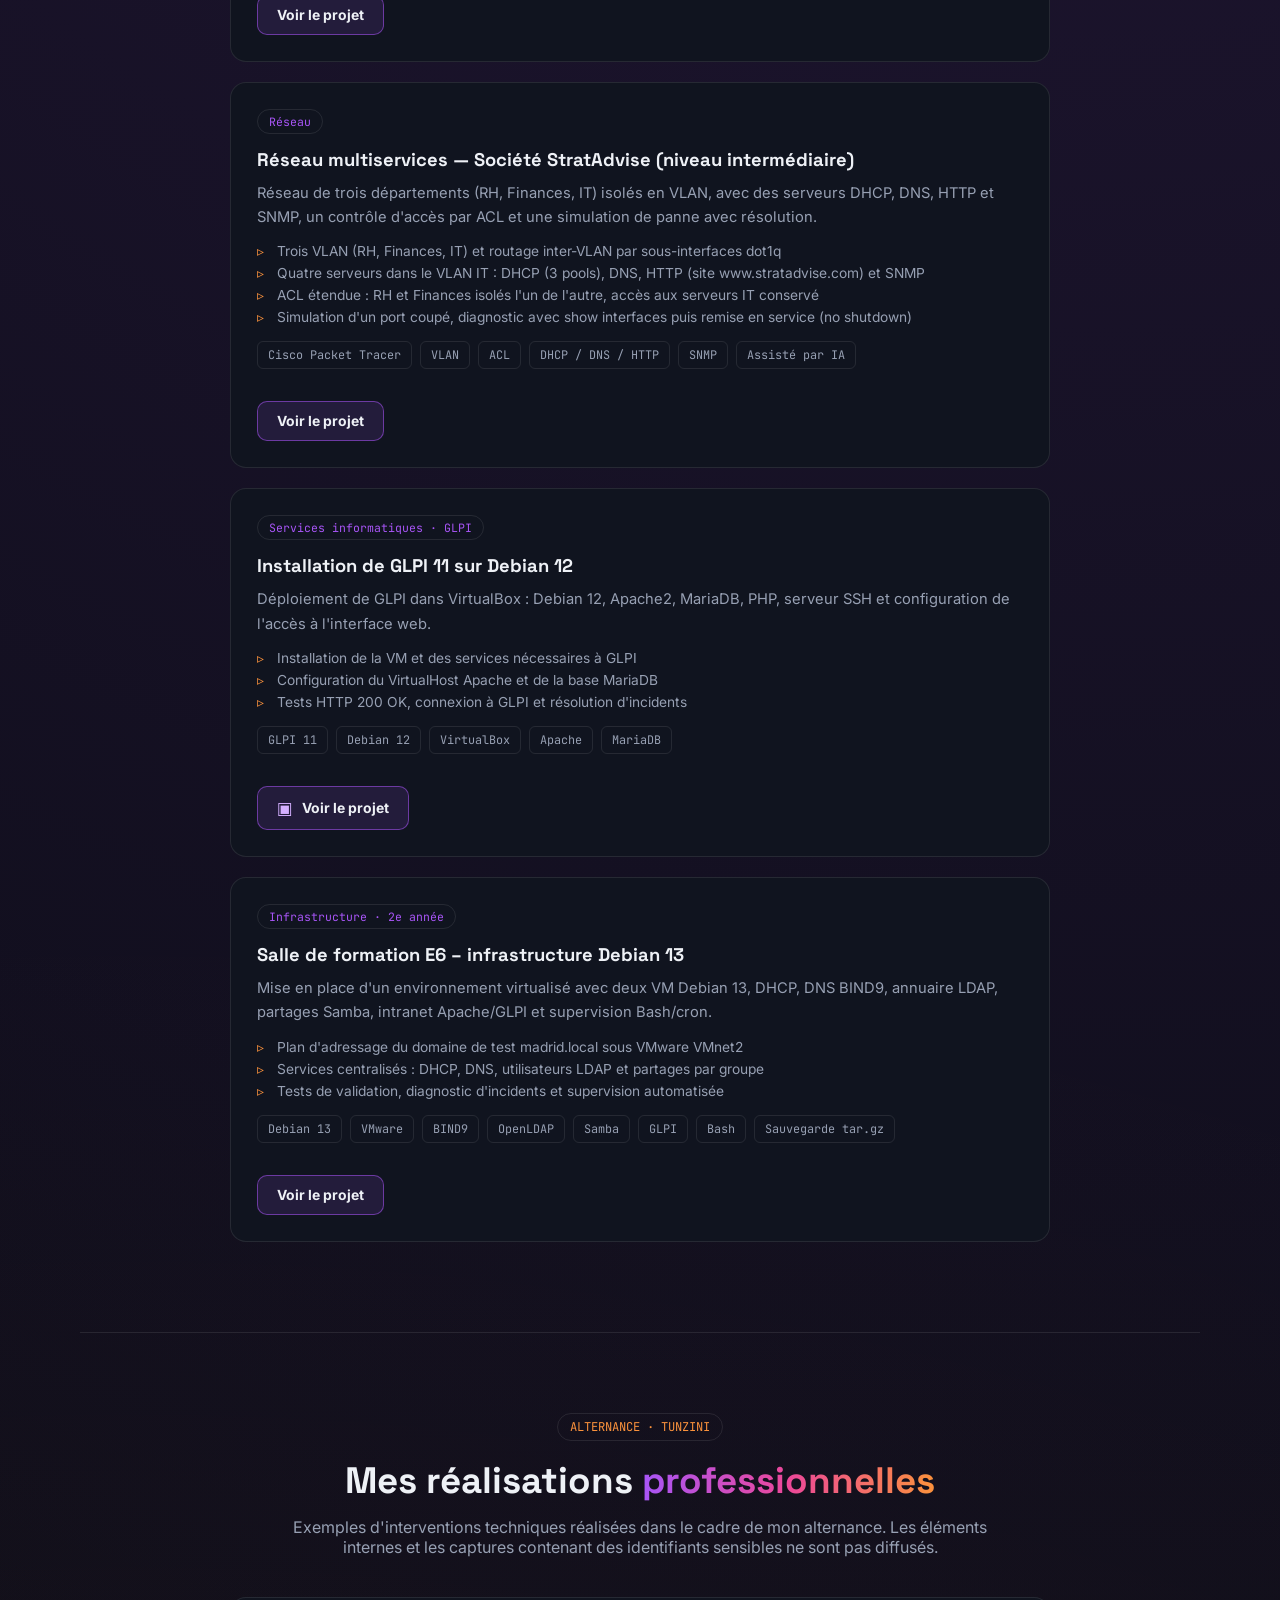
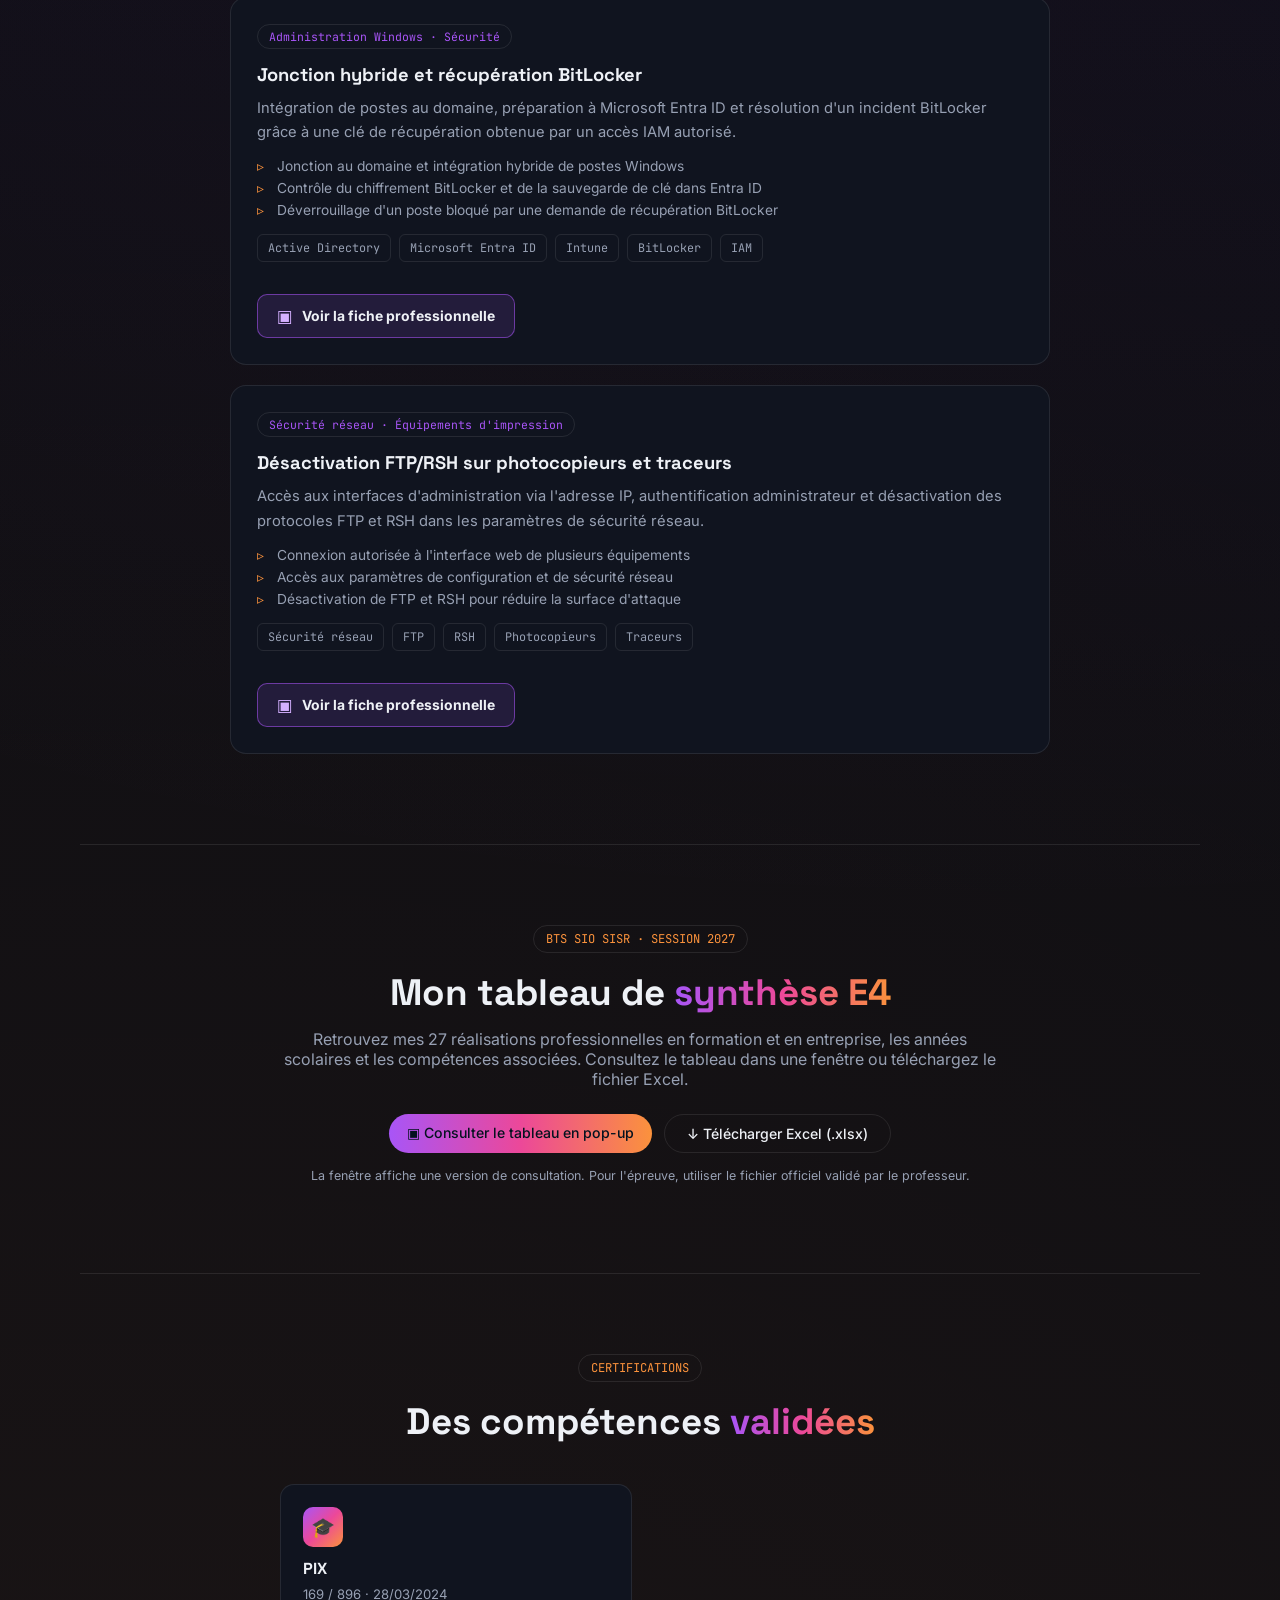
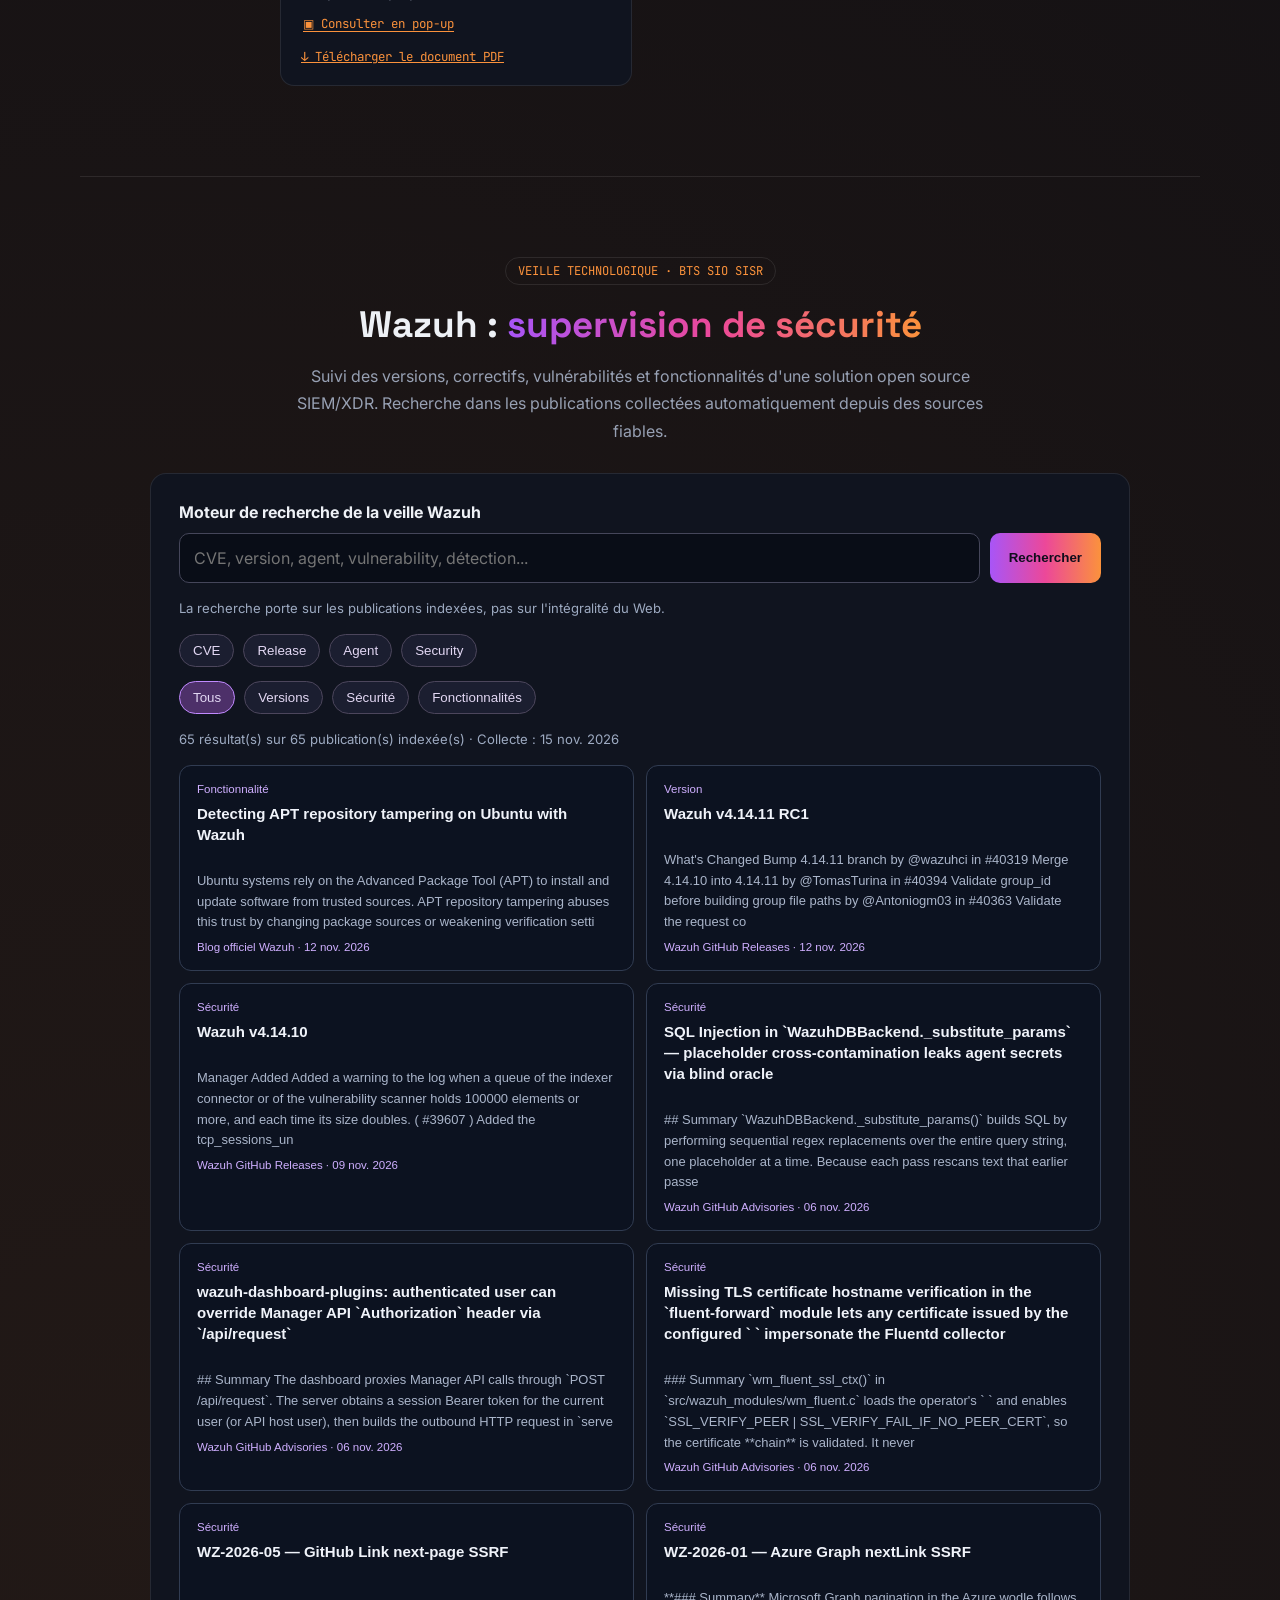
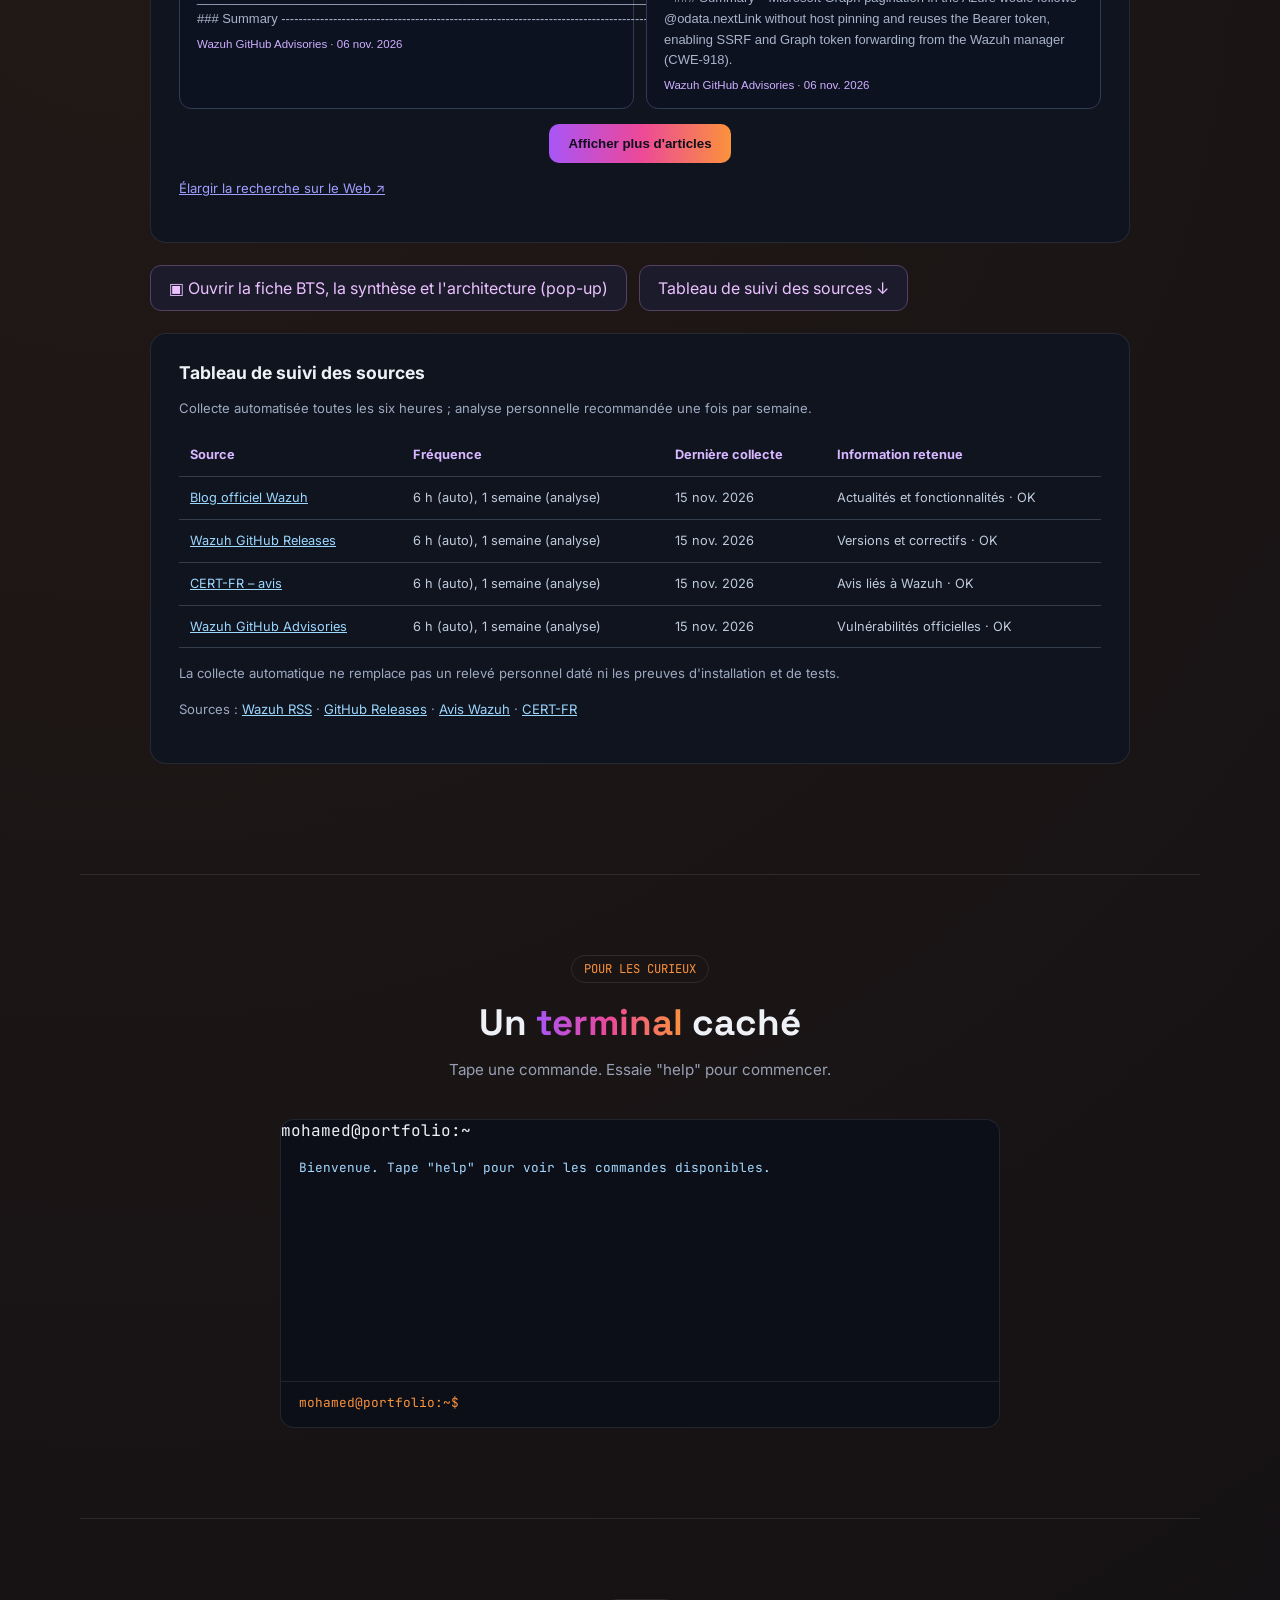
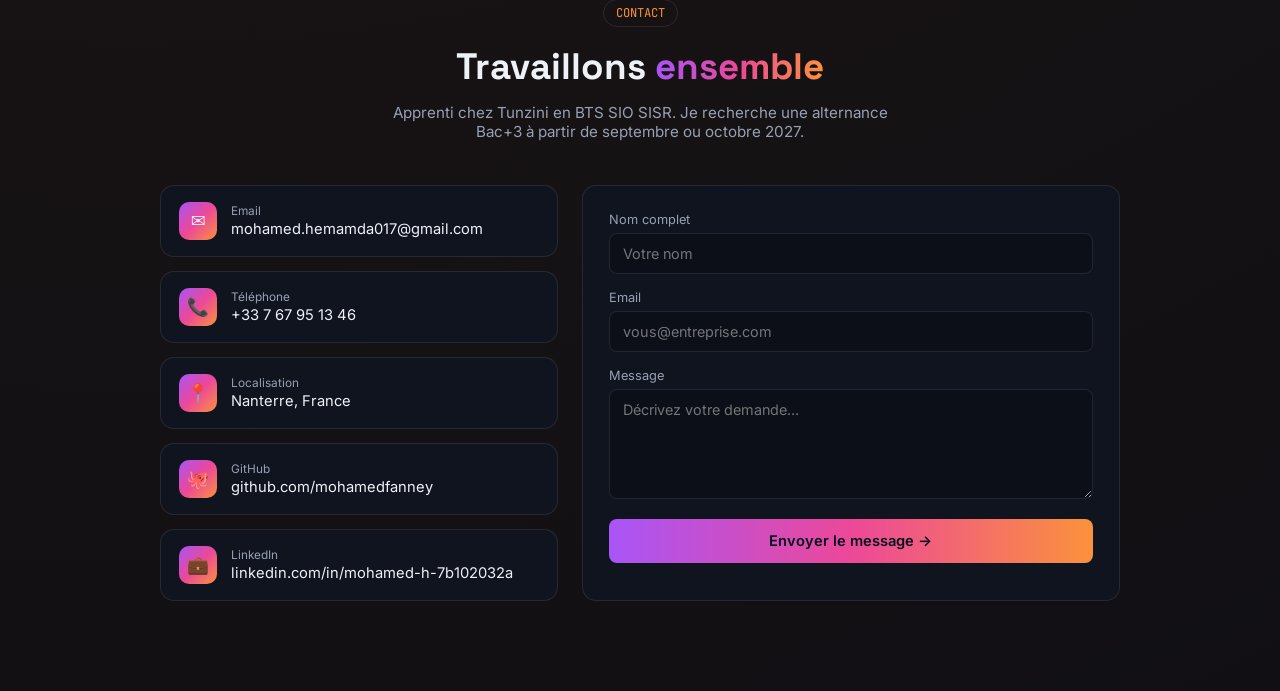
==== commit 3d0adc0a: "Mettre à jour le nombre de lignes du tableau E4 publié" ====
--- a/index.html
+++ b/index.html
@@ -578,7 +578,7 @@
 <section class="about" id="e4">
   <div style="text-align:center"><div class="section-kicker">BTS SIO SISR · SESSION 2027</div>
   <h2>Mon tableau de <span class="hl">synthèse E4</span></h2>
-  <p style="max-width:720px;margin:14px auto 25px;color:var(--dim)">Retrouvez mes 23 réalisations professionnelles en formation et en entreprise, les années scolaires et les compétences associées. Consultez le tableau dans une fenêtre ou téléchargez le fichier Excel.</p>
+  <p style="max-width:720px;margin:14px auto 25px;color:var(--dim)">Retrouvez mes 27 réalisations professionnelles en formation et en entreprise, les années scolaires et les compétences associées. Consultez le tableau dans une fenêtre ou téléchargez le fichier Excel.</p>
   <div style="display:flex;justify-content:center;gap:12px;flex-wrap:wrap">
     <a class="btn grad" href="documents/tableau-synthese-e4.html" data-document-popup data-document-title="Tableau de synthèse E4 – Session 2027">▣ Consulter le tableau en pop-up</a>
     <a class="btn ghost" href="documents/tableau-synthese-e4.xlsx" download="tableau-synthese-e4.xlsx">↓ Télécharger Excel (.xlsx)</a>
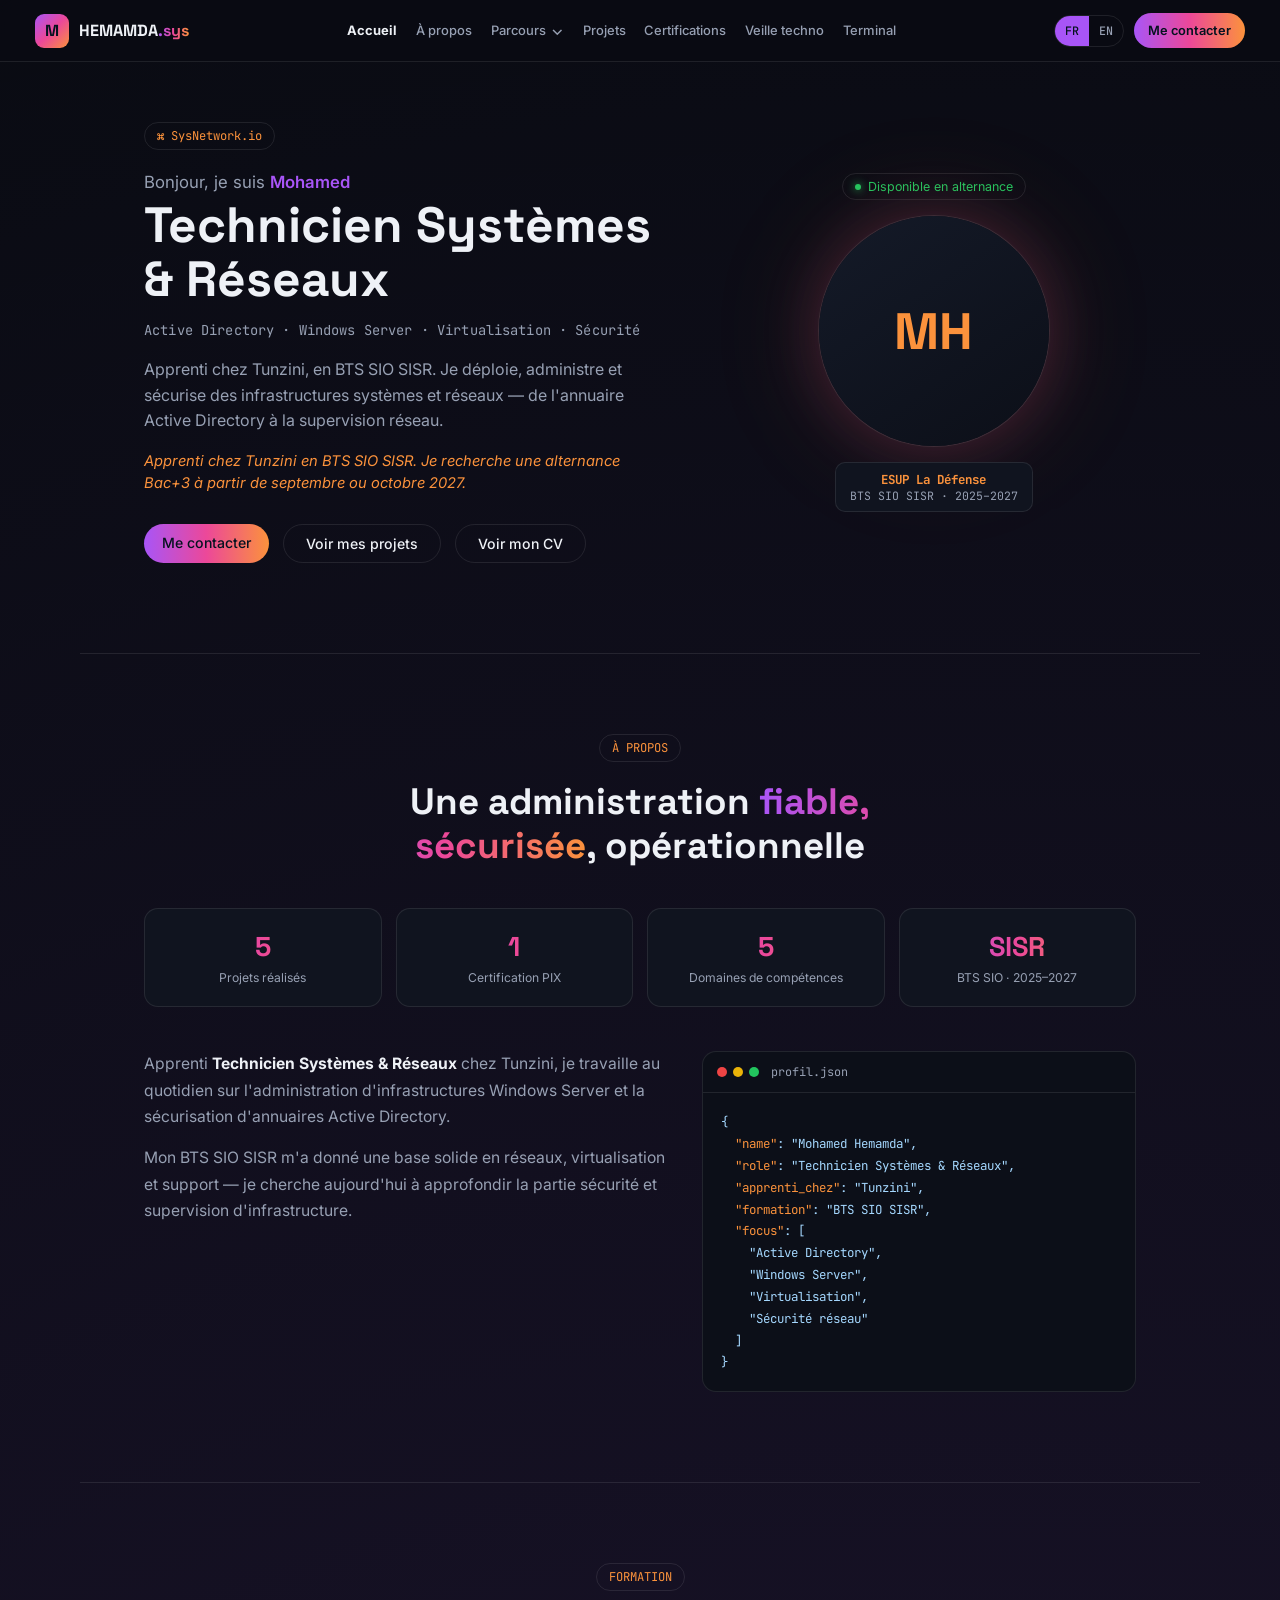
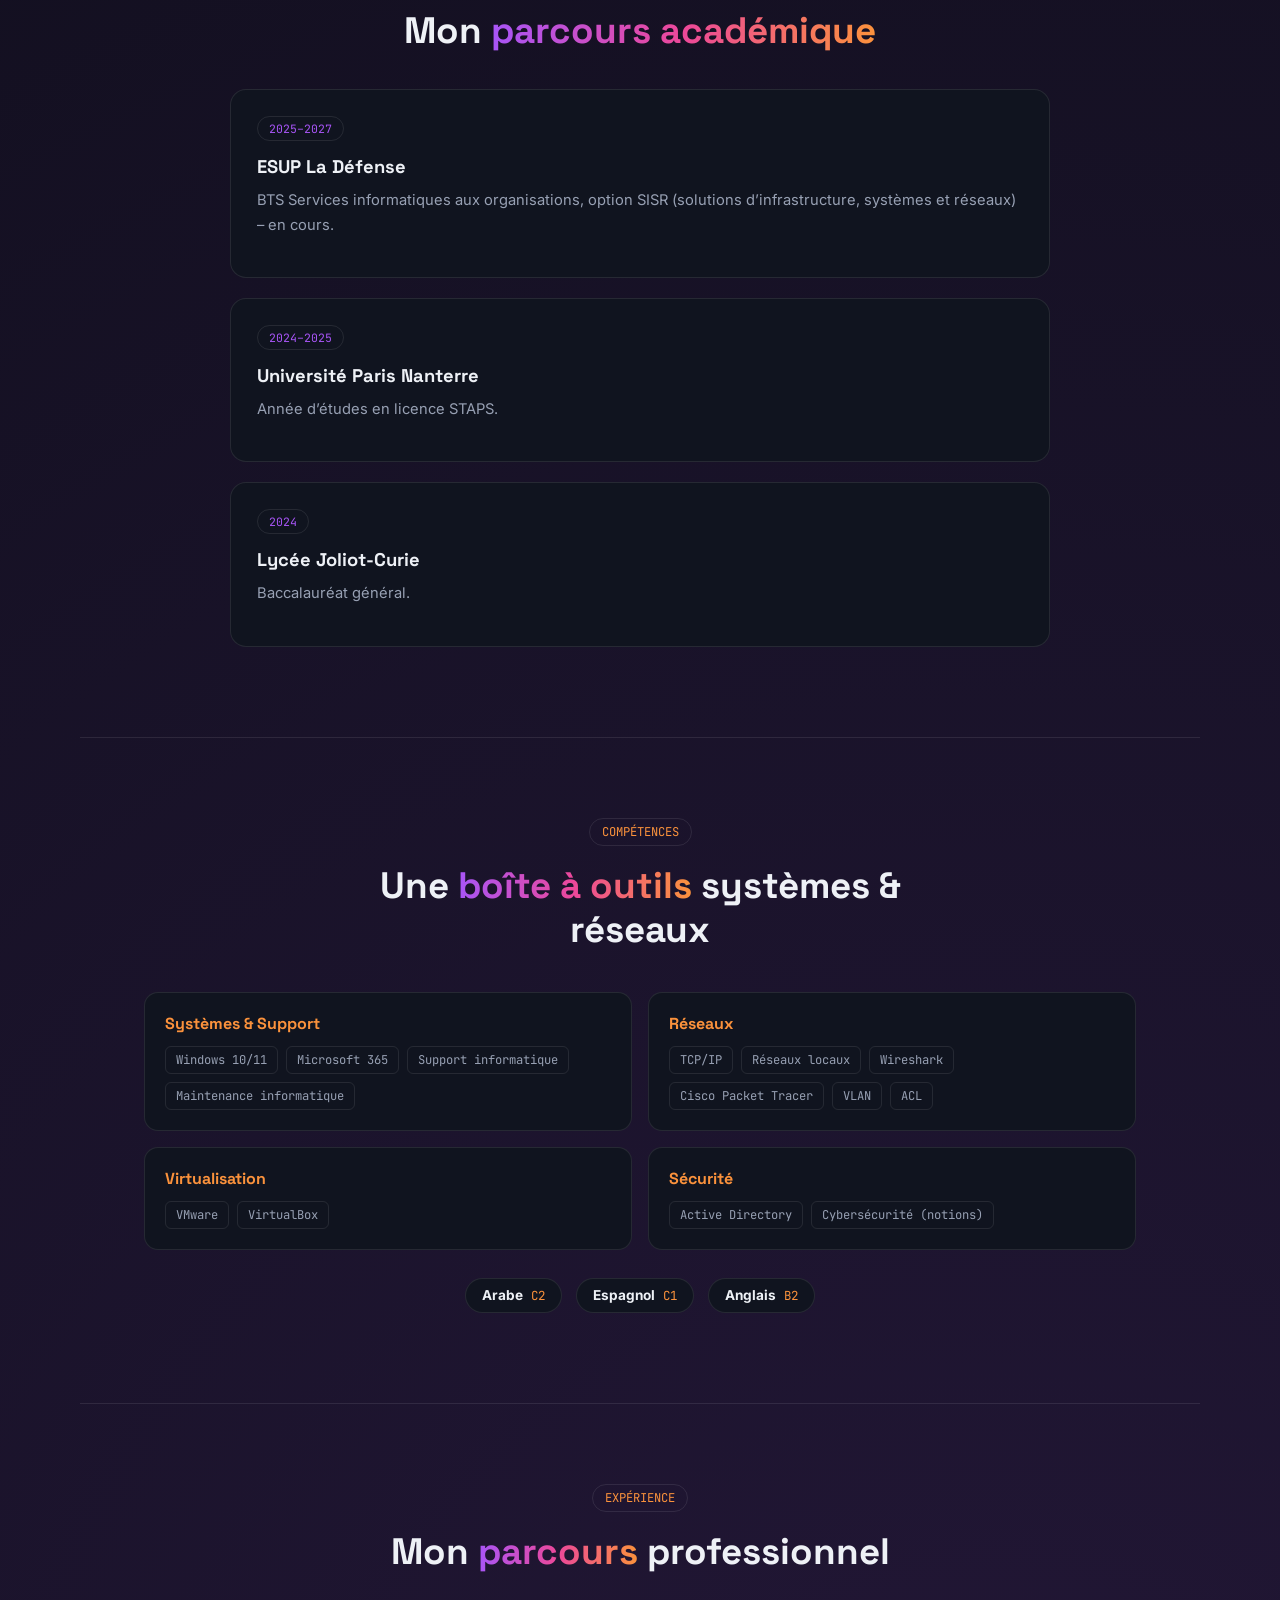
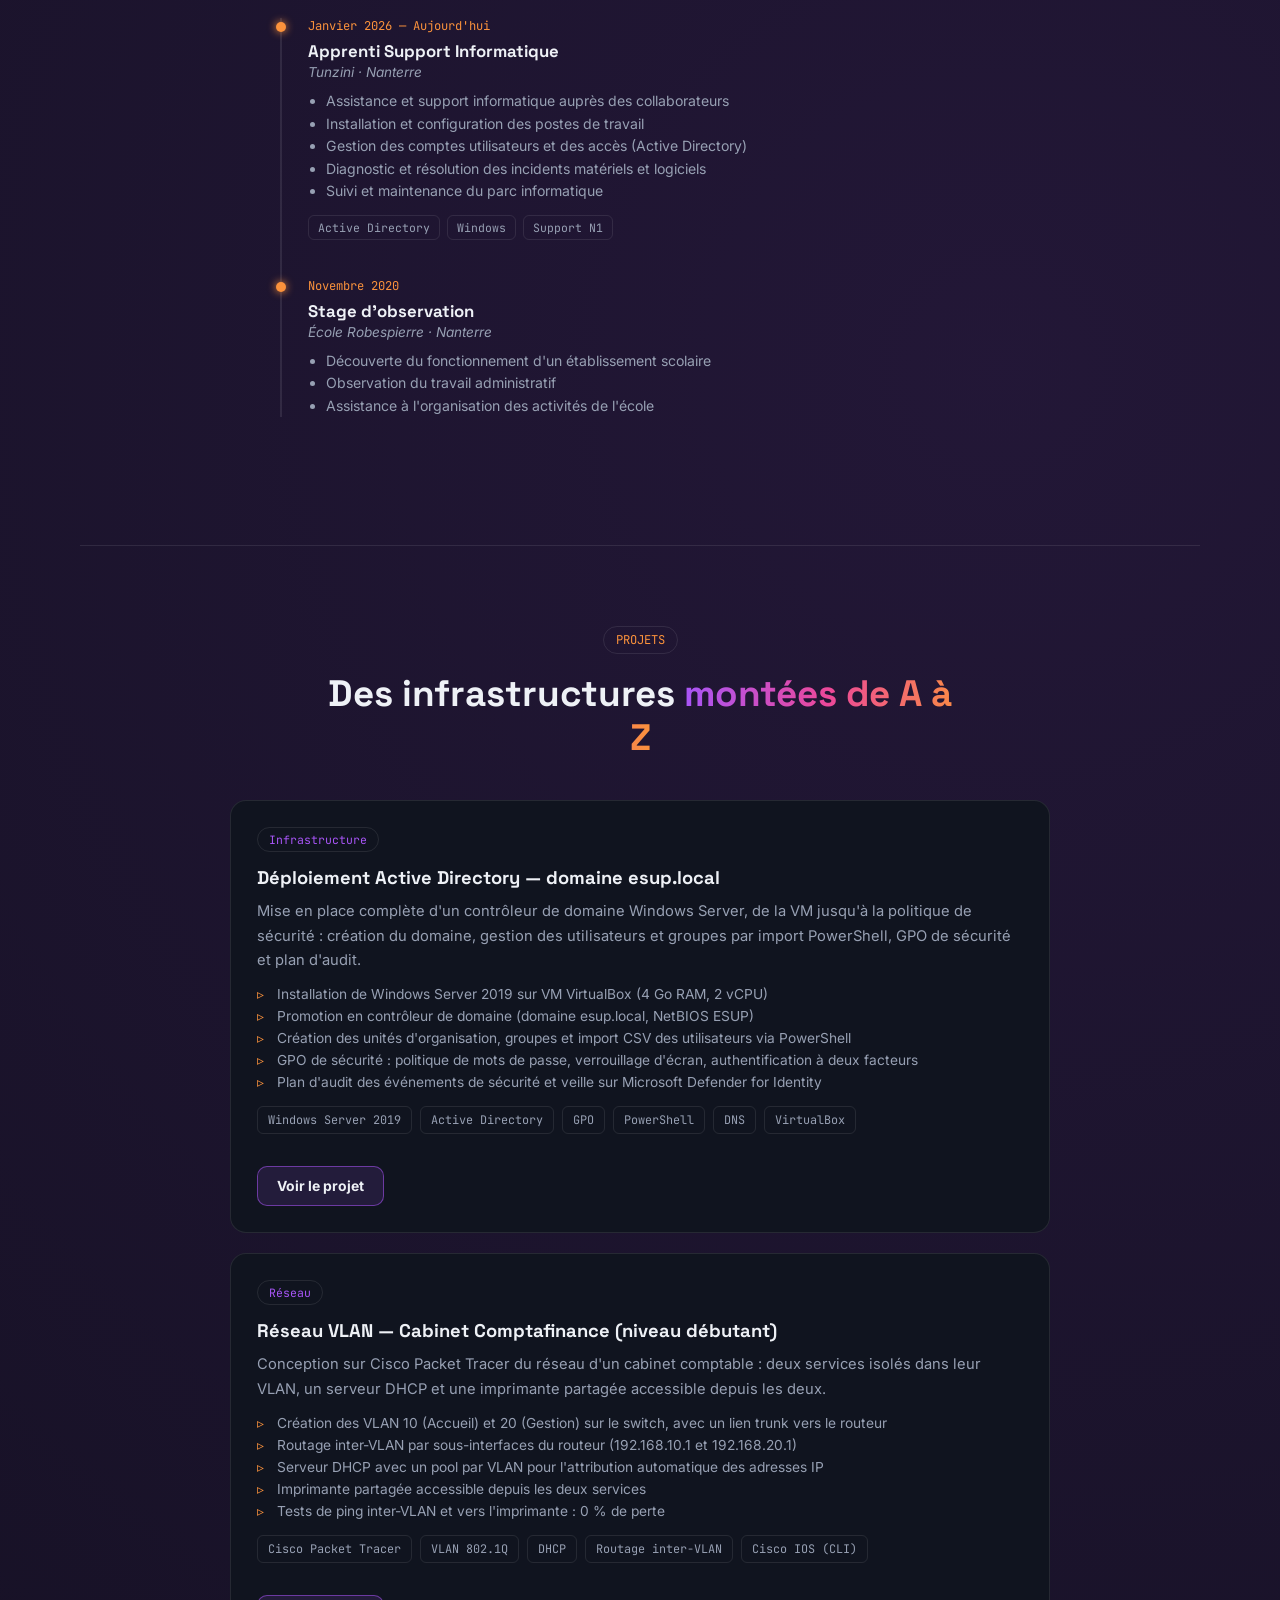
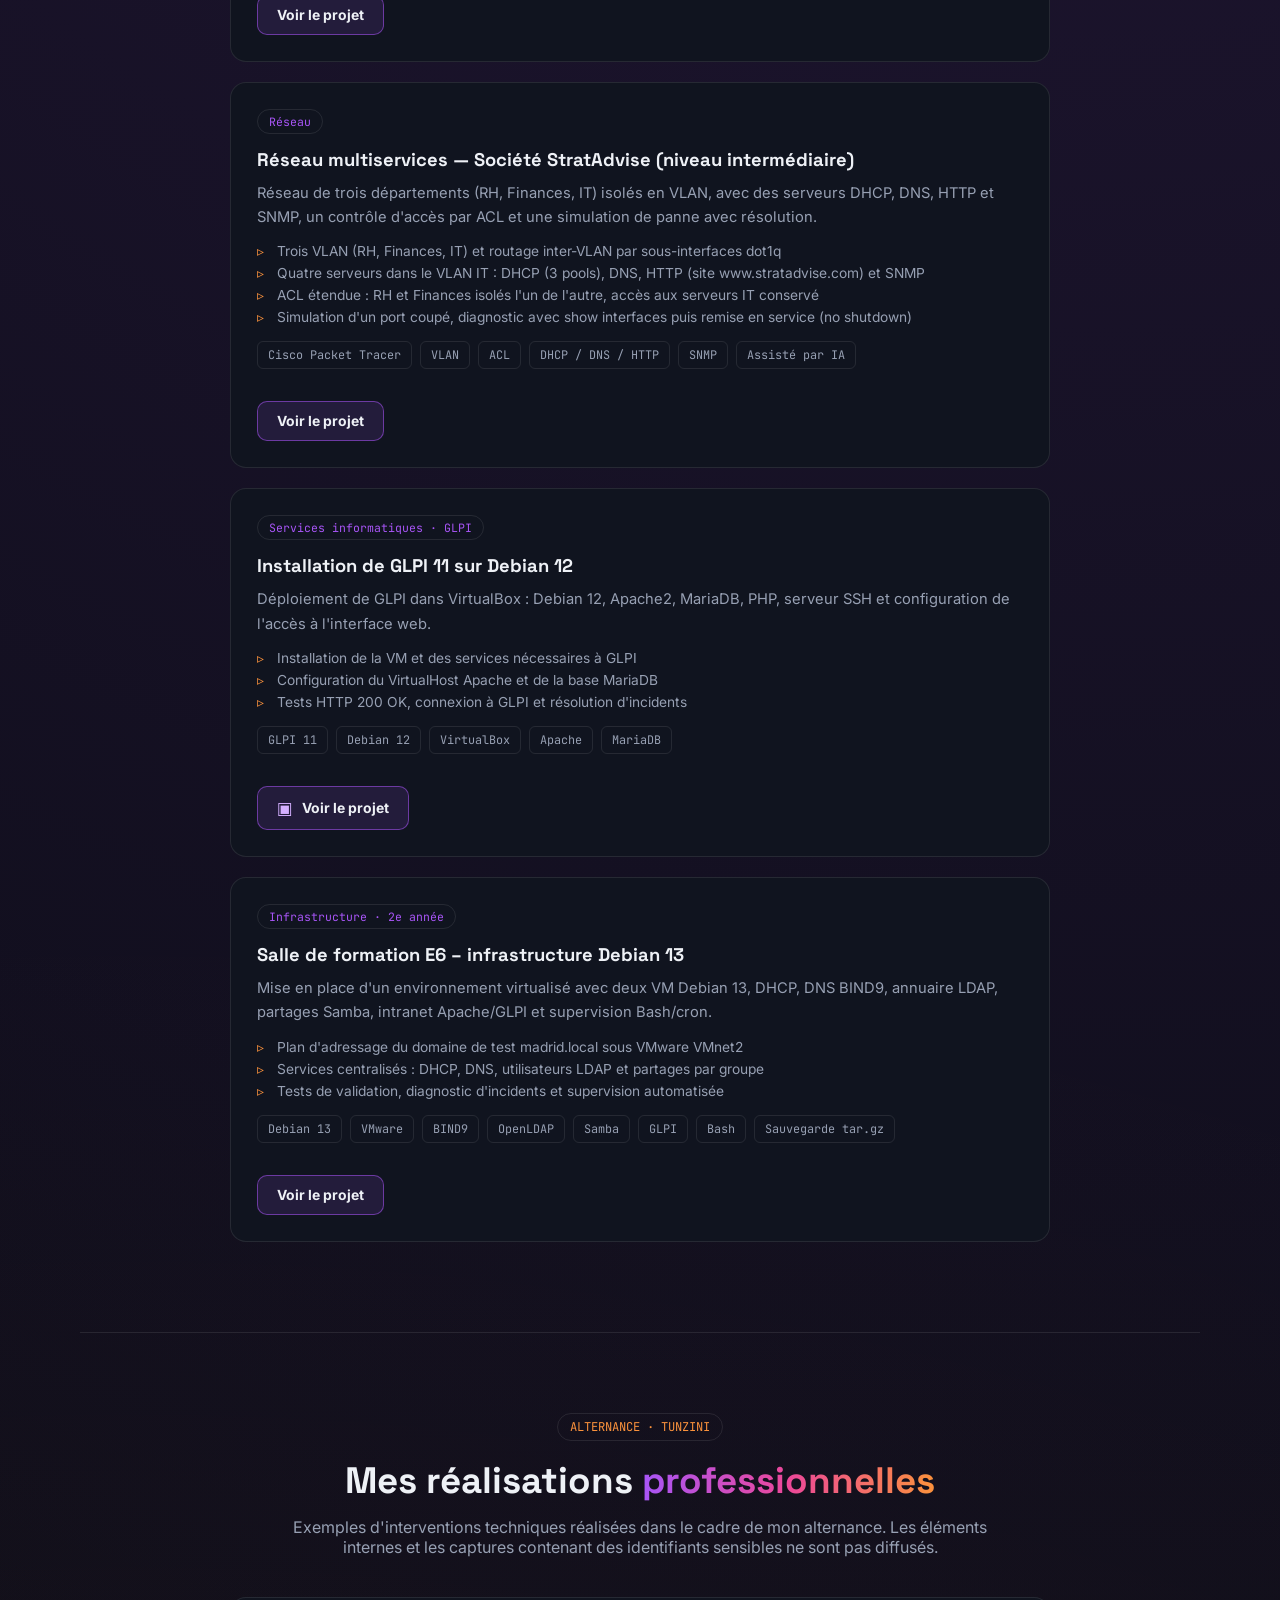
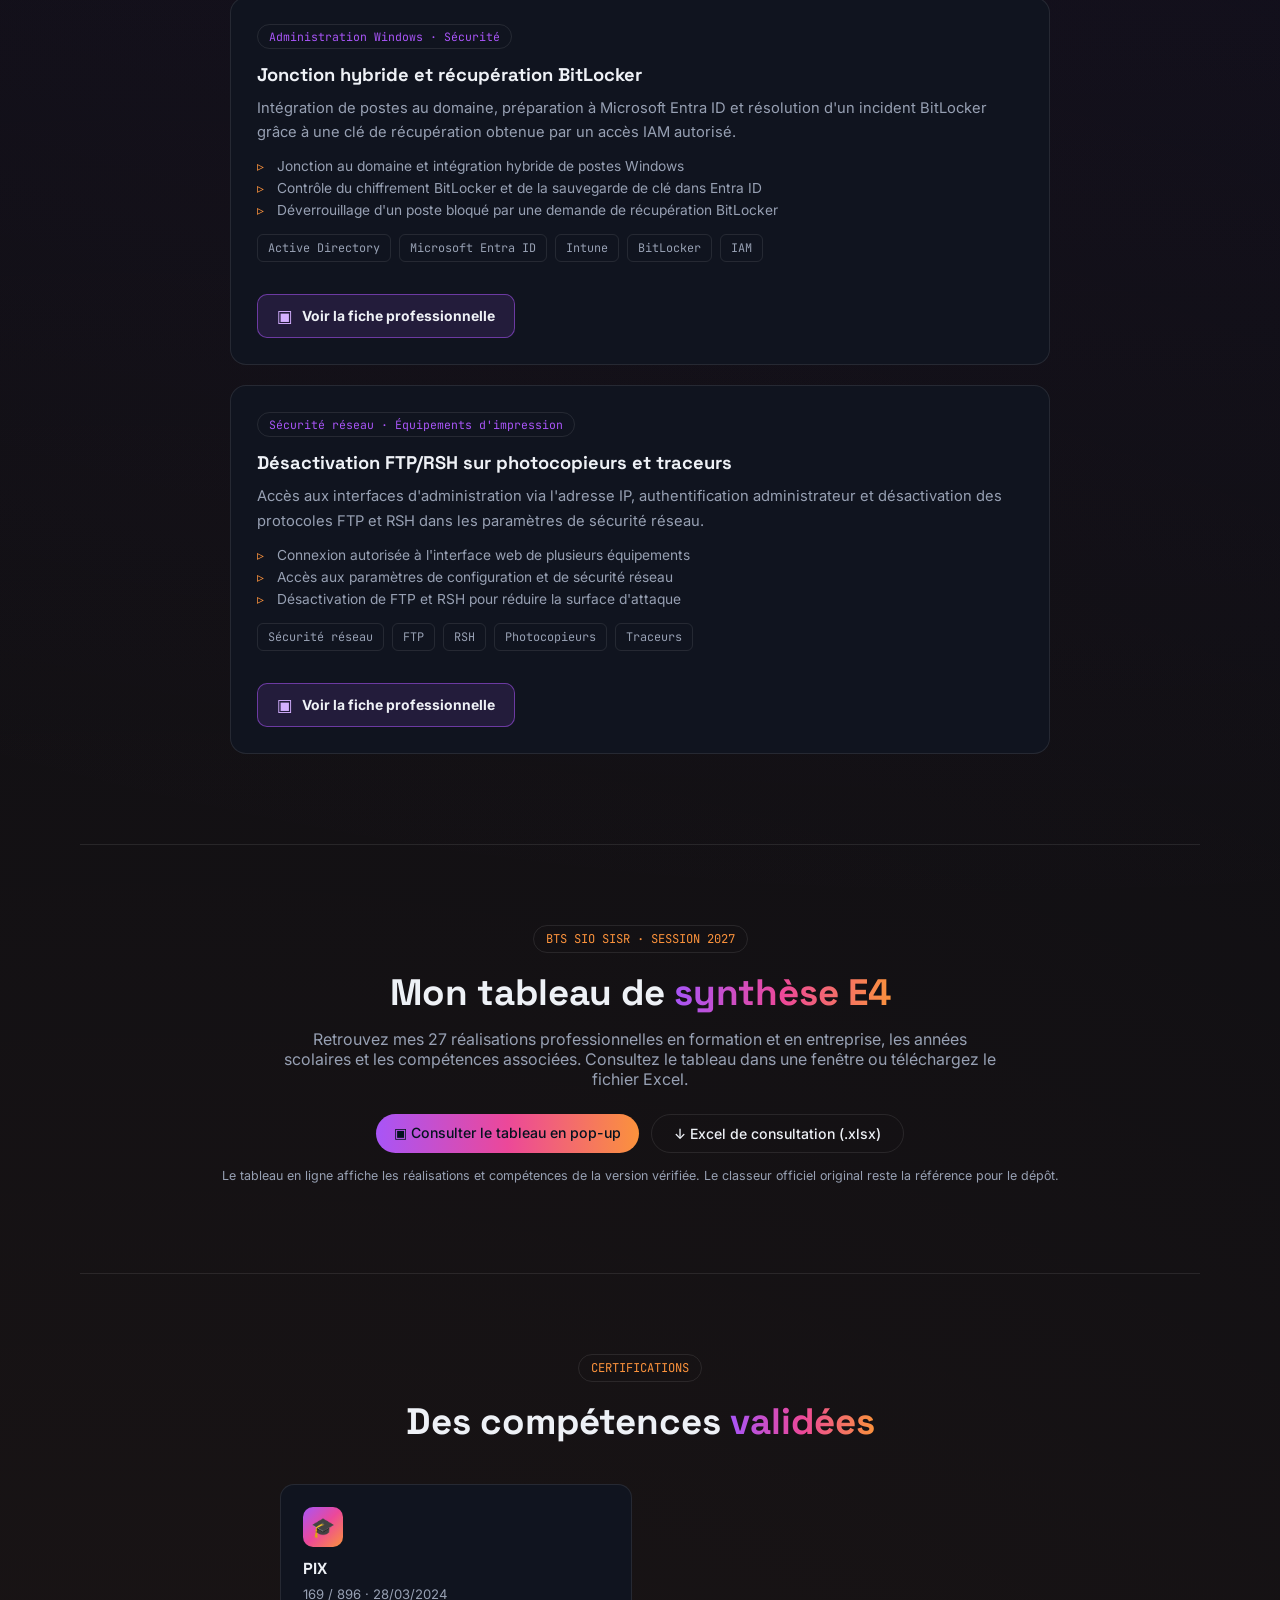
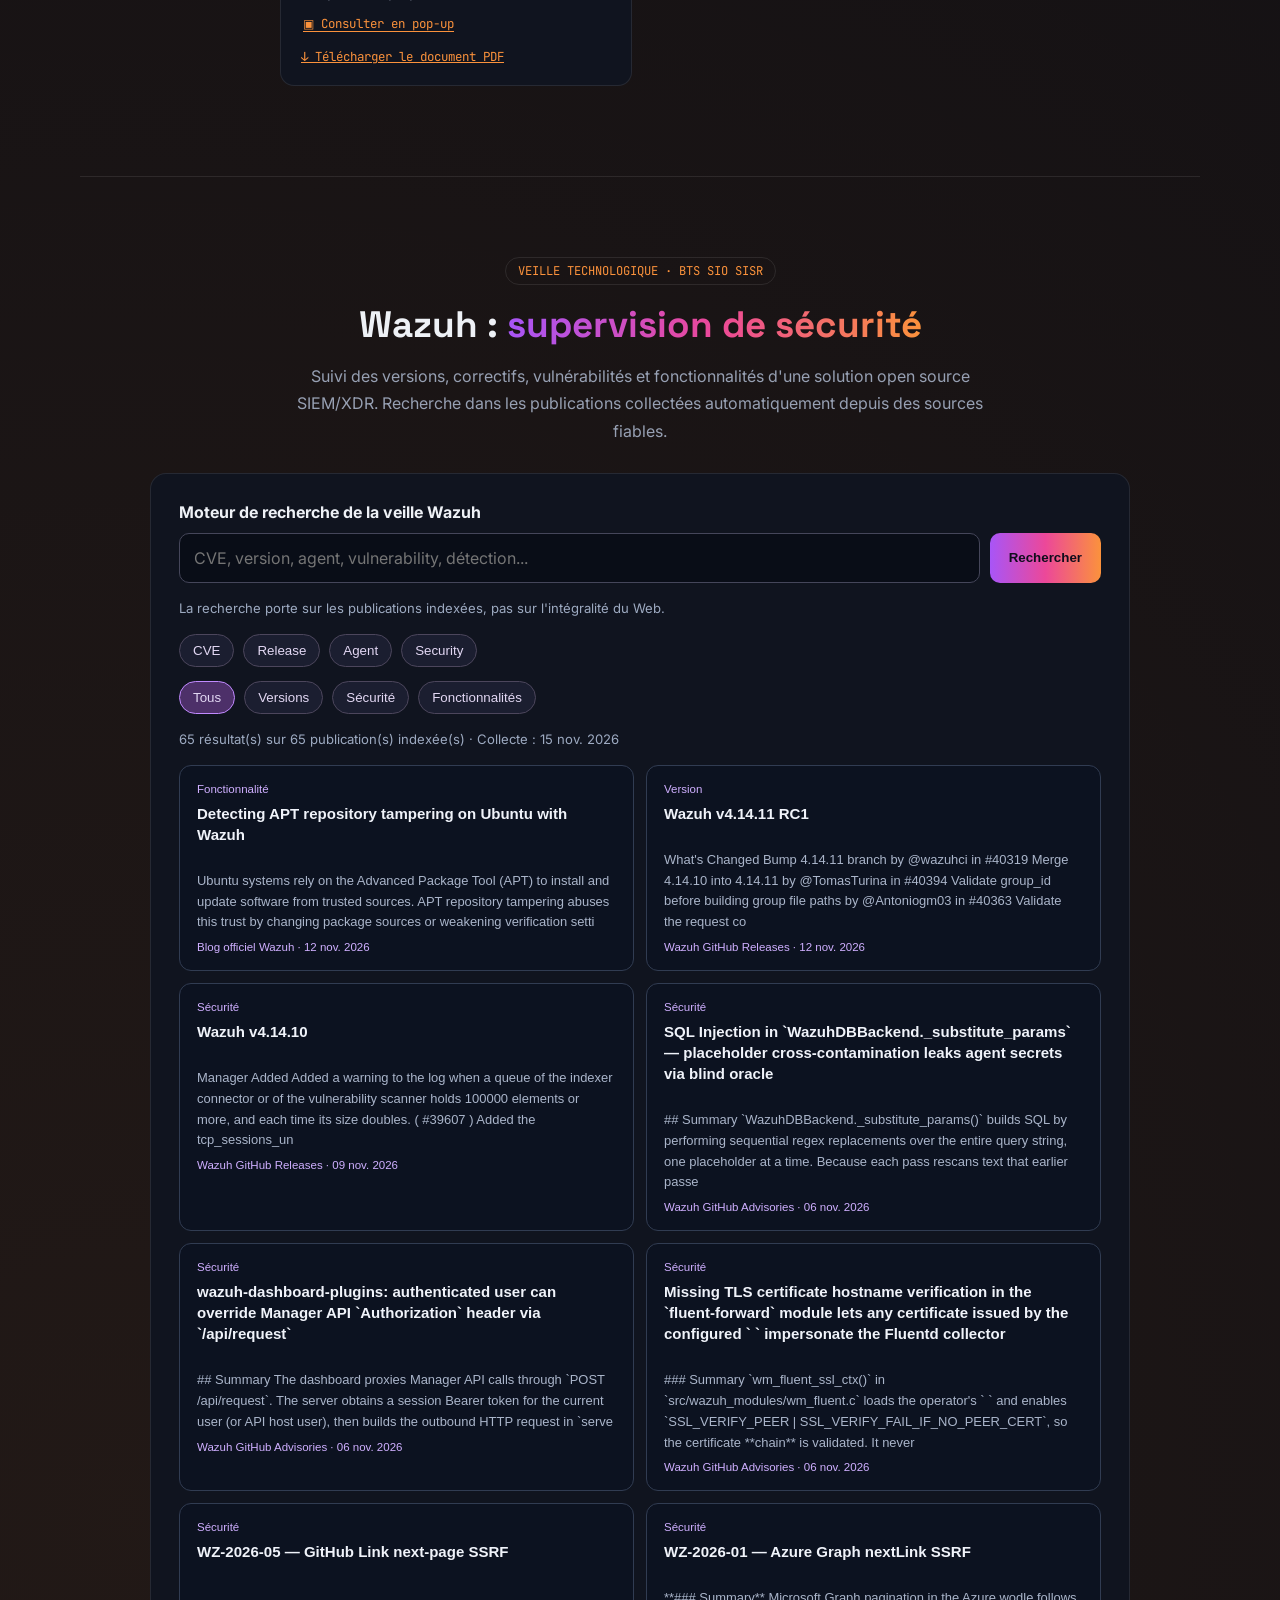
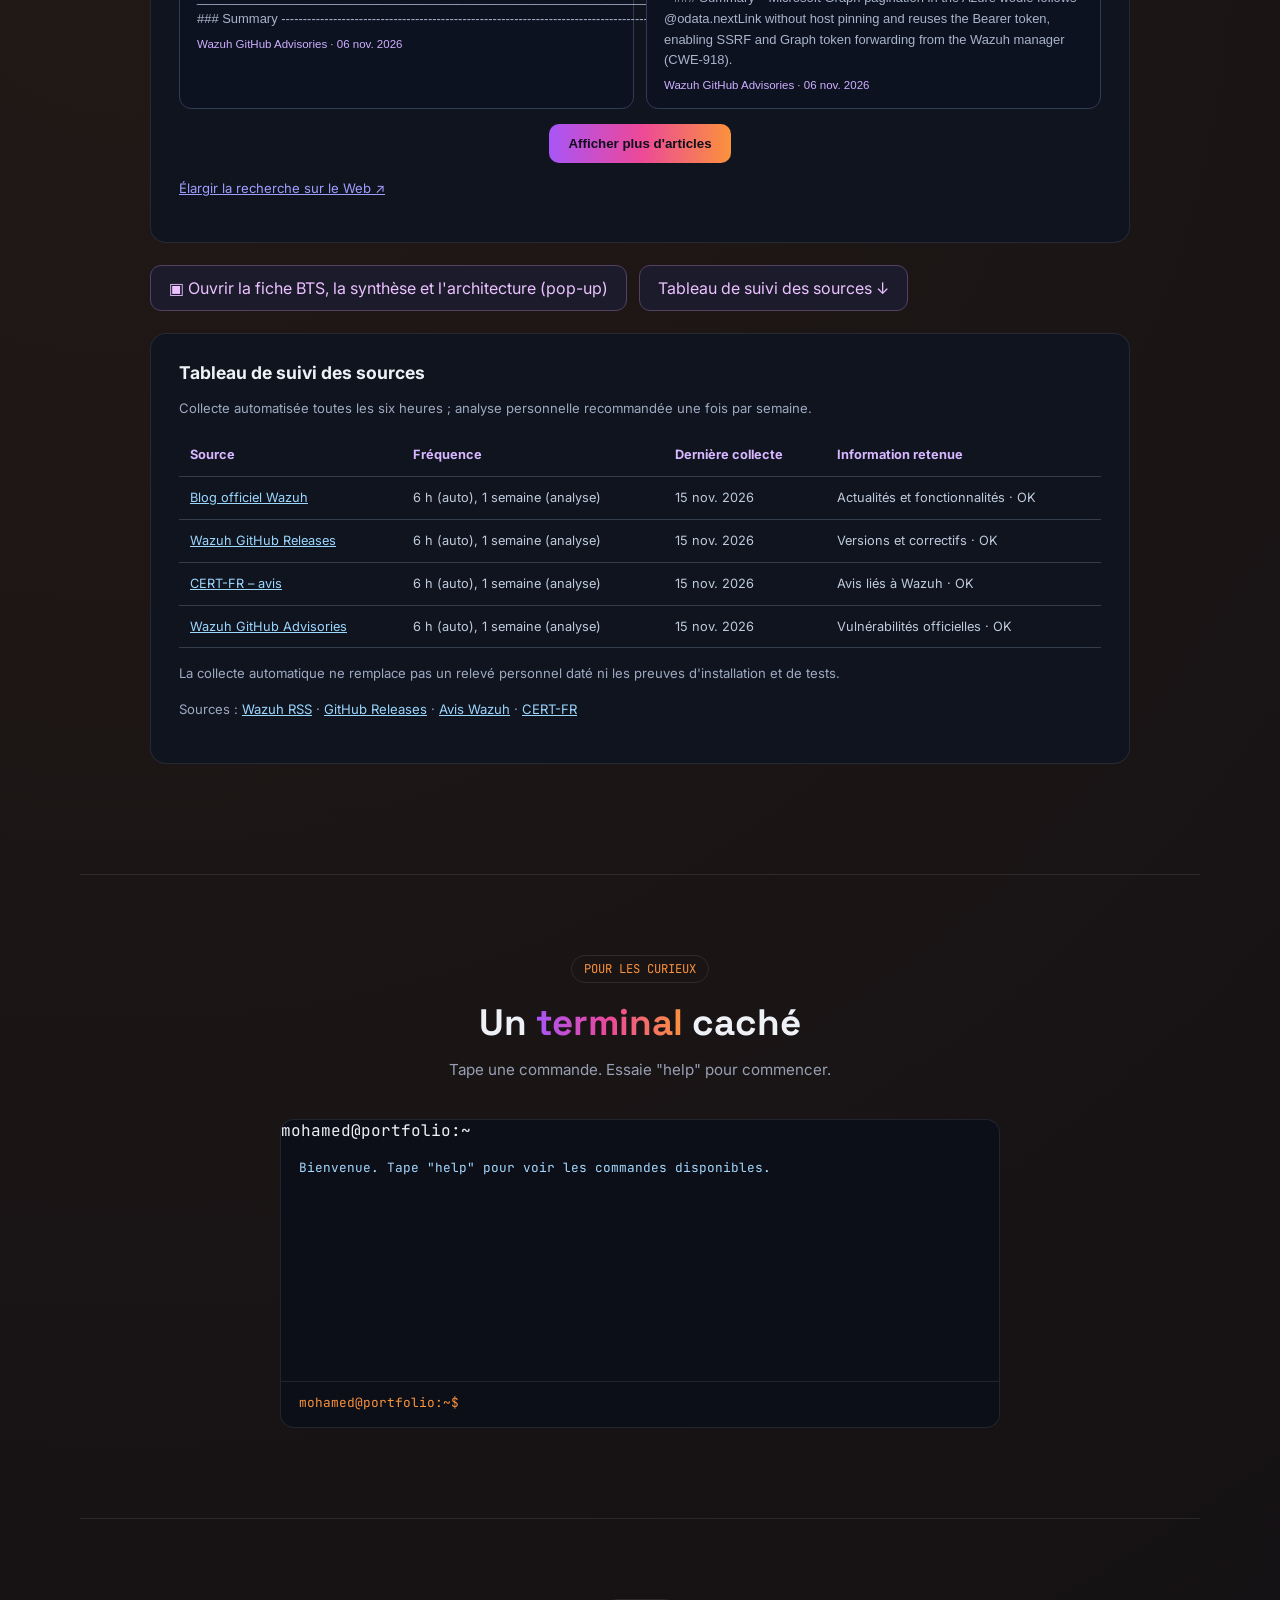
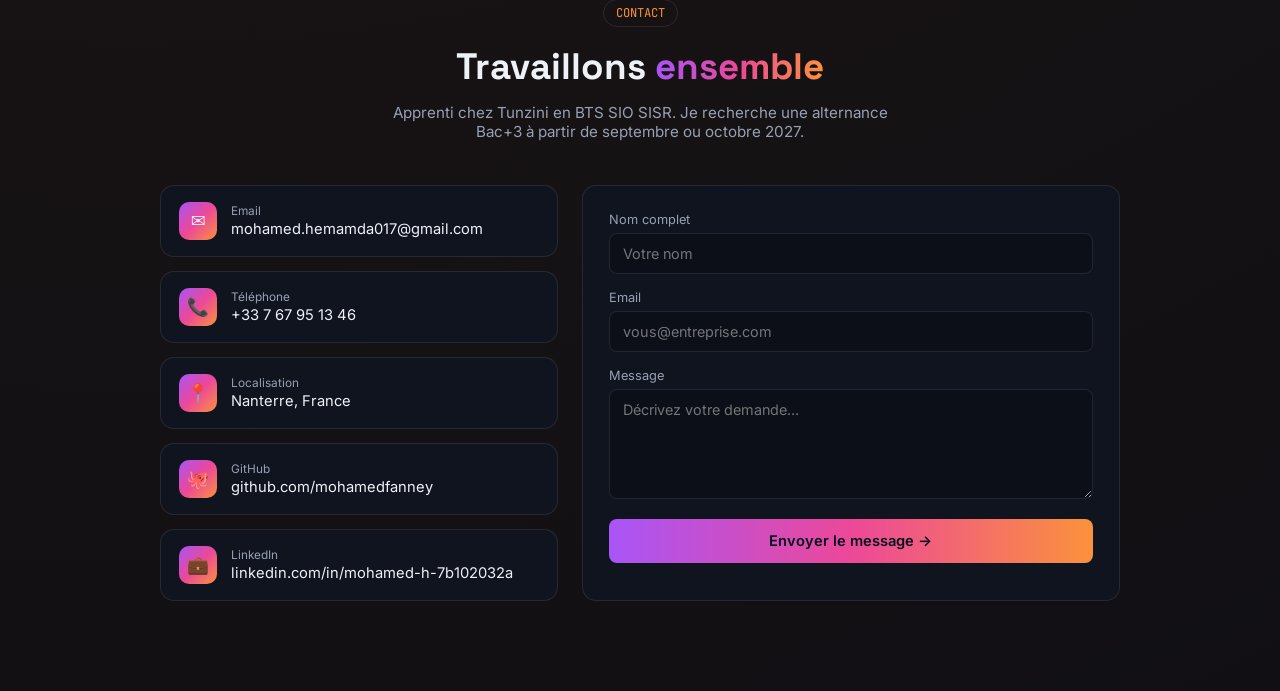
==== commit f72b8cc9: "Préciser que la version web E4 n'altère pas le classeur officiel final" ====
--- a/index.html
+++ b/index.html
@@ -581,9 +581,9 @@
   <p style="max-width:720px;margin:14px auto 25px;color:var(--dim)">Retrouvez mes 27 réalisations professionnelles en formation et en entreprise, les années scolaires et les compétences associées. Consultez le tableau dans une fenêtre ou téléchargez le fichier Excel.</p>
   <div style="display:flex;justify-content:center;gap:12px;flex-wrap:wrap">
     <a class="btn grad" href="documents/tableau-synthese-e4.html" data-document-popup data-document-title="Tableau de synthèse E4 – Session 2027">▣ Consulter le tableau en pop-up</a>
-    <a class="btn ghost" href="documents/tableau-synthese-e4.xlsx" download="tableau-synthese-e4.xlsx">↓ Télécharger Excel (.xlsx)</a>
+    <a class="btn ghost" href="documents/tableau-synthese-e4.xlsx" download="tableau-synthese-e4.xlsx">↓ Excel de consultation (.xlsx)</a>
   </div>
-  <p style="text-align:center;font-size:.78rem;color:var(--dim);margin-top:15px">La fenêtre affiche une version de consultation. Pour l'épreuve, utiliser le fichier officiel validé par le professeur.</p>
+  <p style="text-align:center;font-size:.78rem;color:var(--dim);margin-top:15px">Le tableau en ligne affiche les réalisations et compétences de la version vérifiée. Le classeur officiel original reste la référence pour le dépôt.</p>
 </section>
 
 <section class="about" id="certifications">
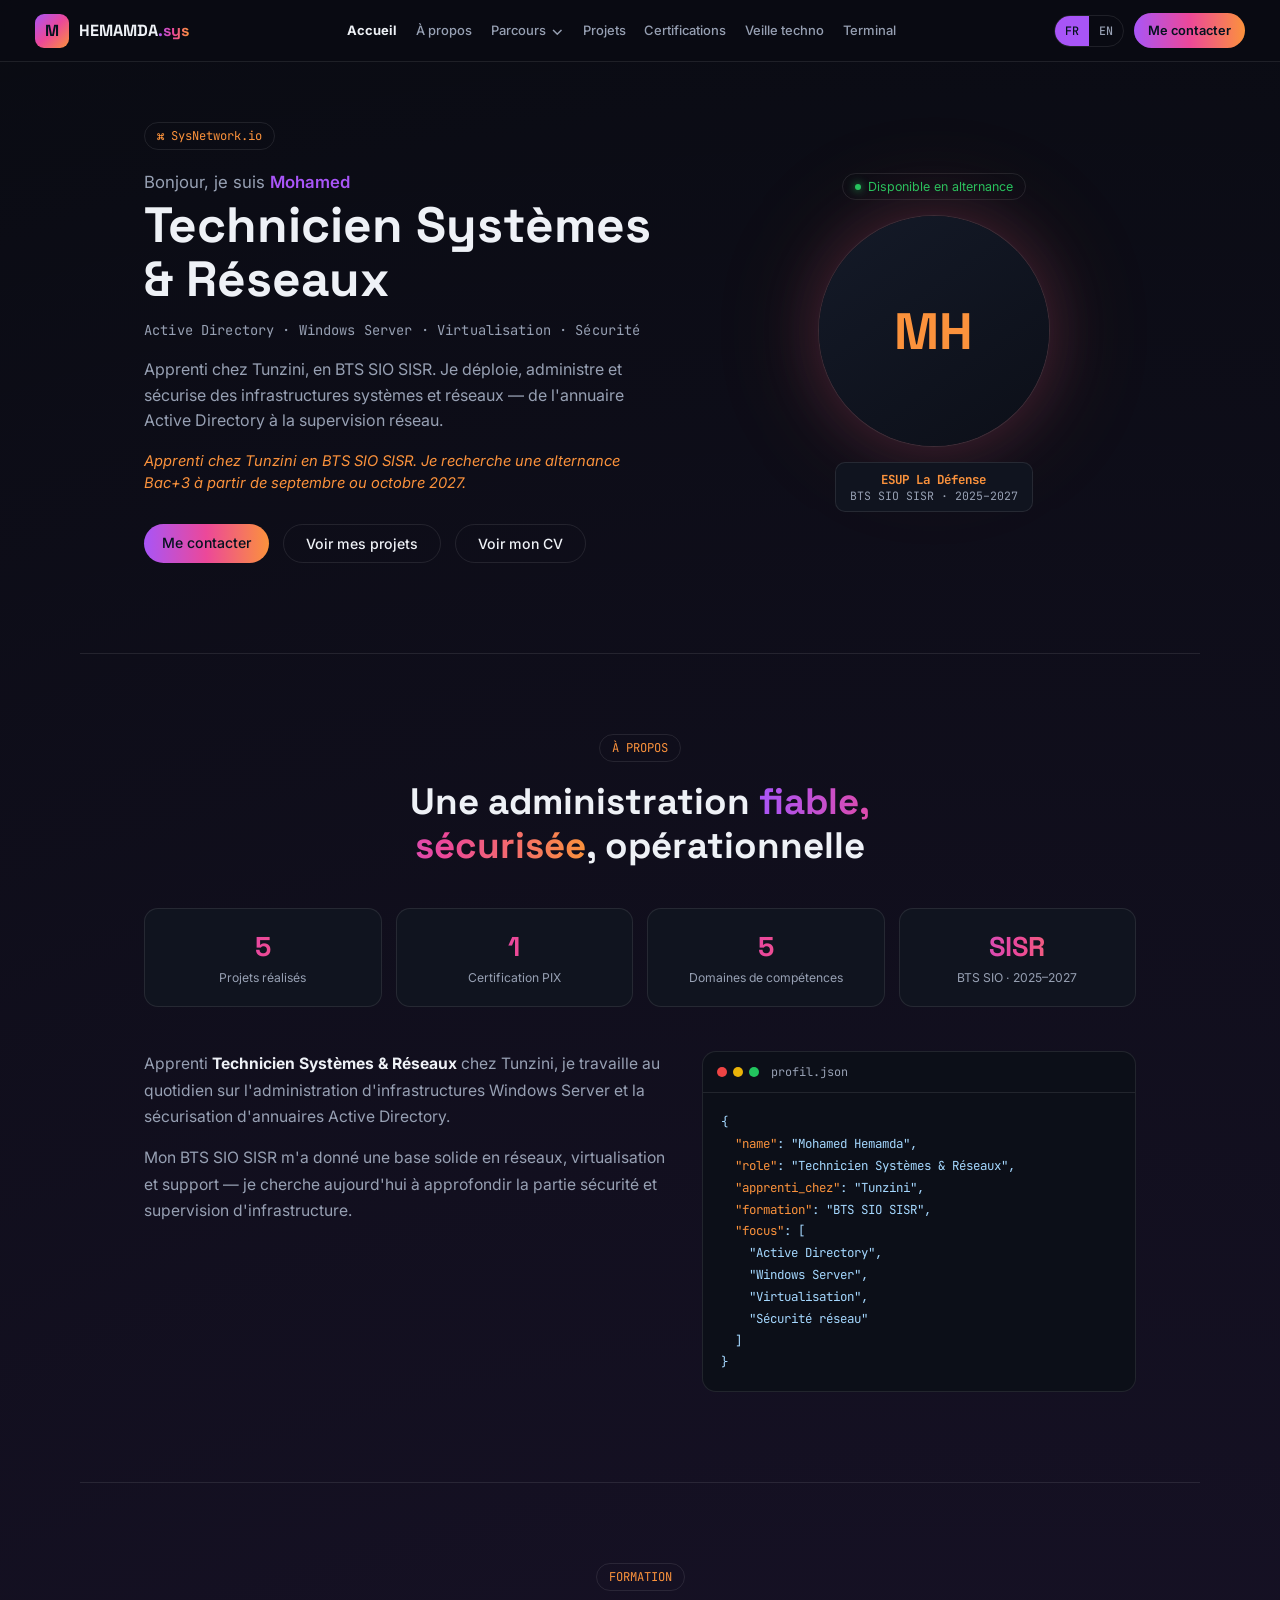
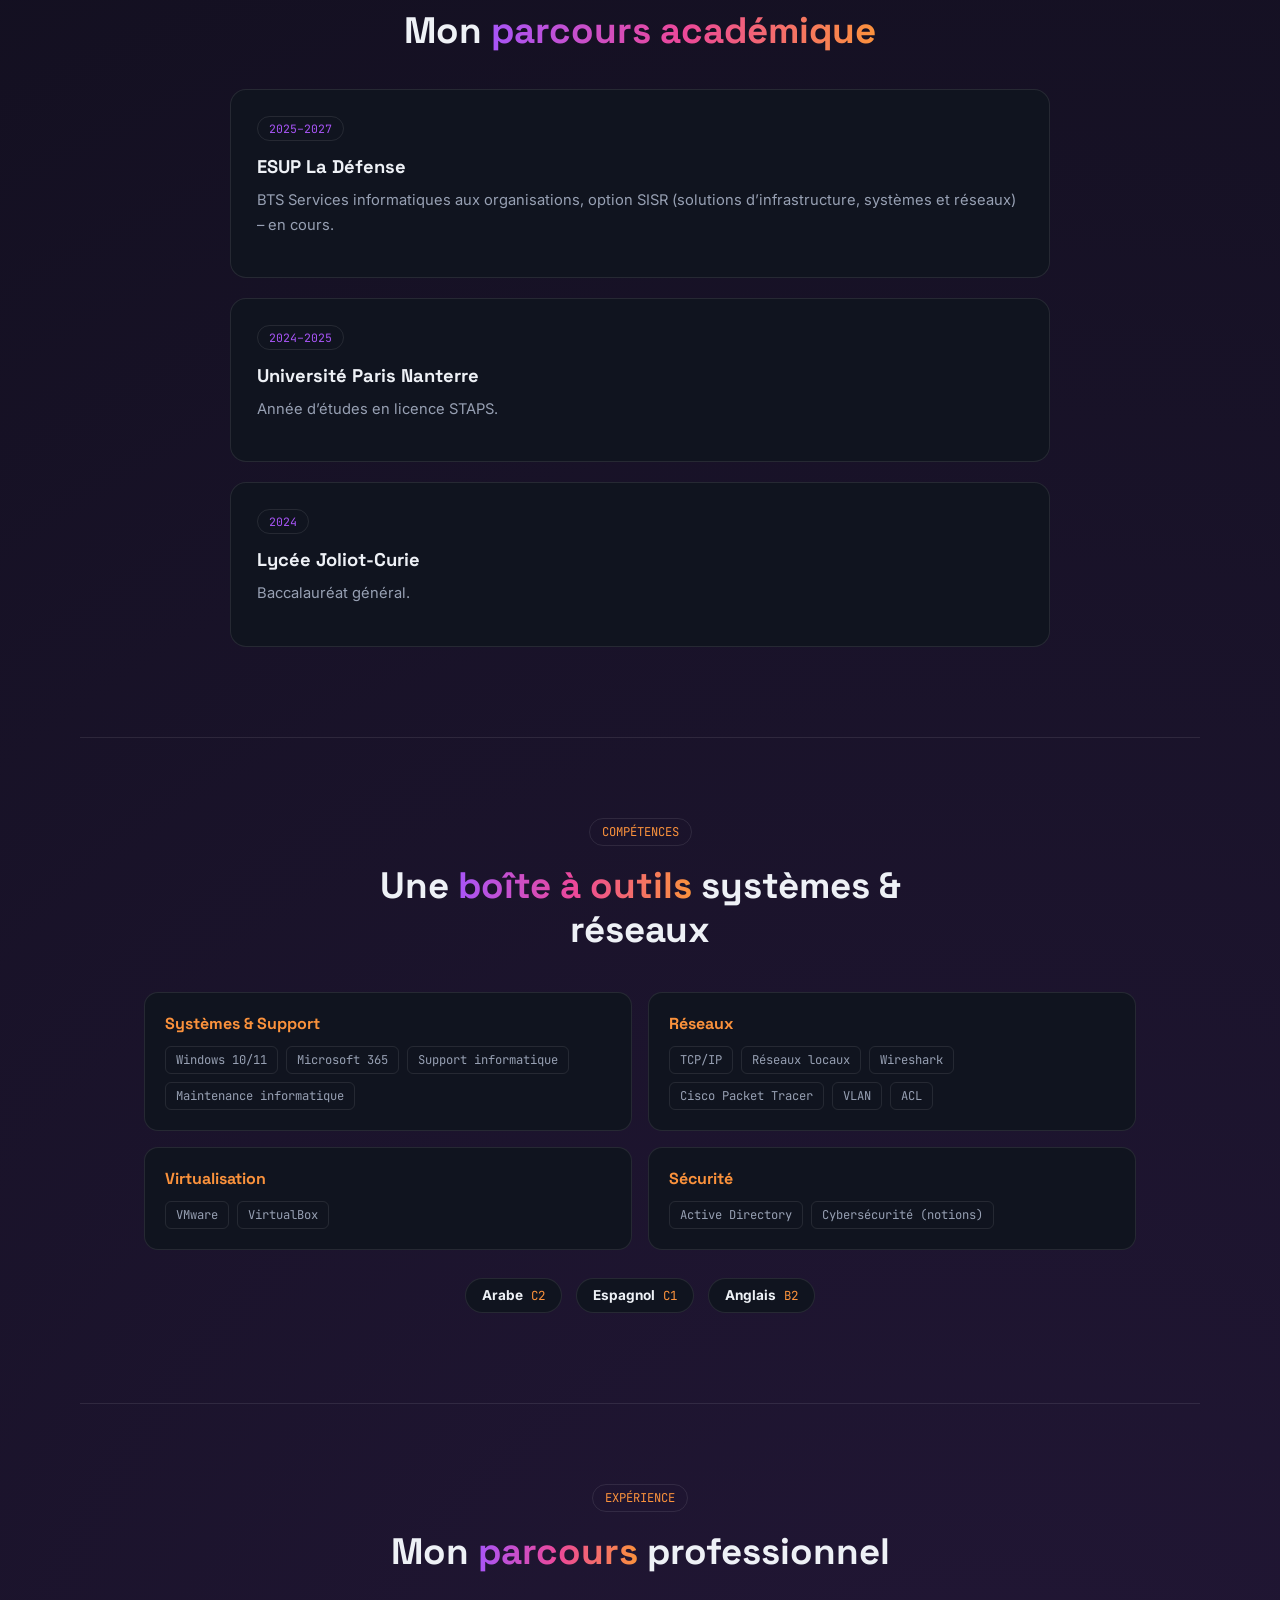
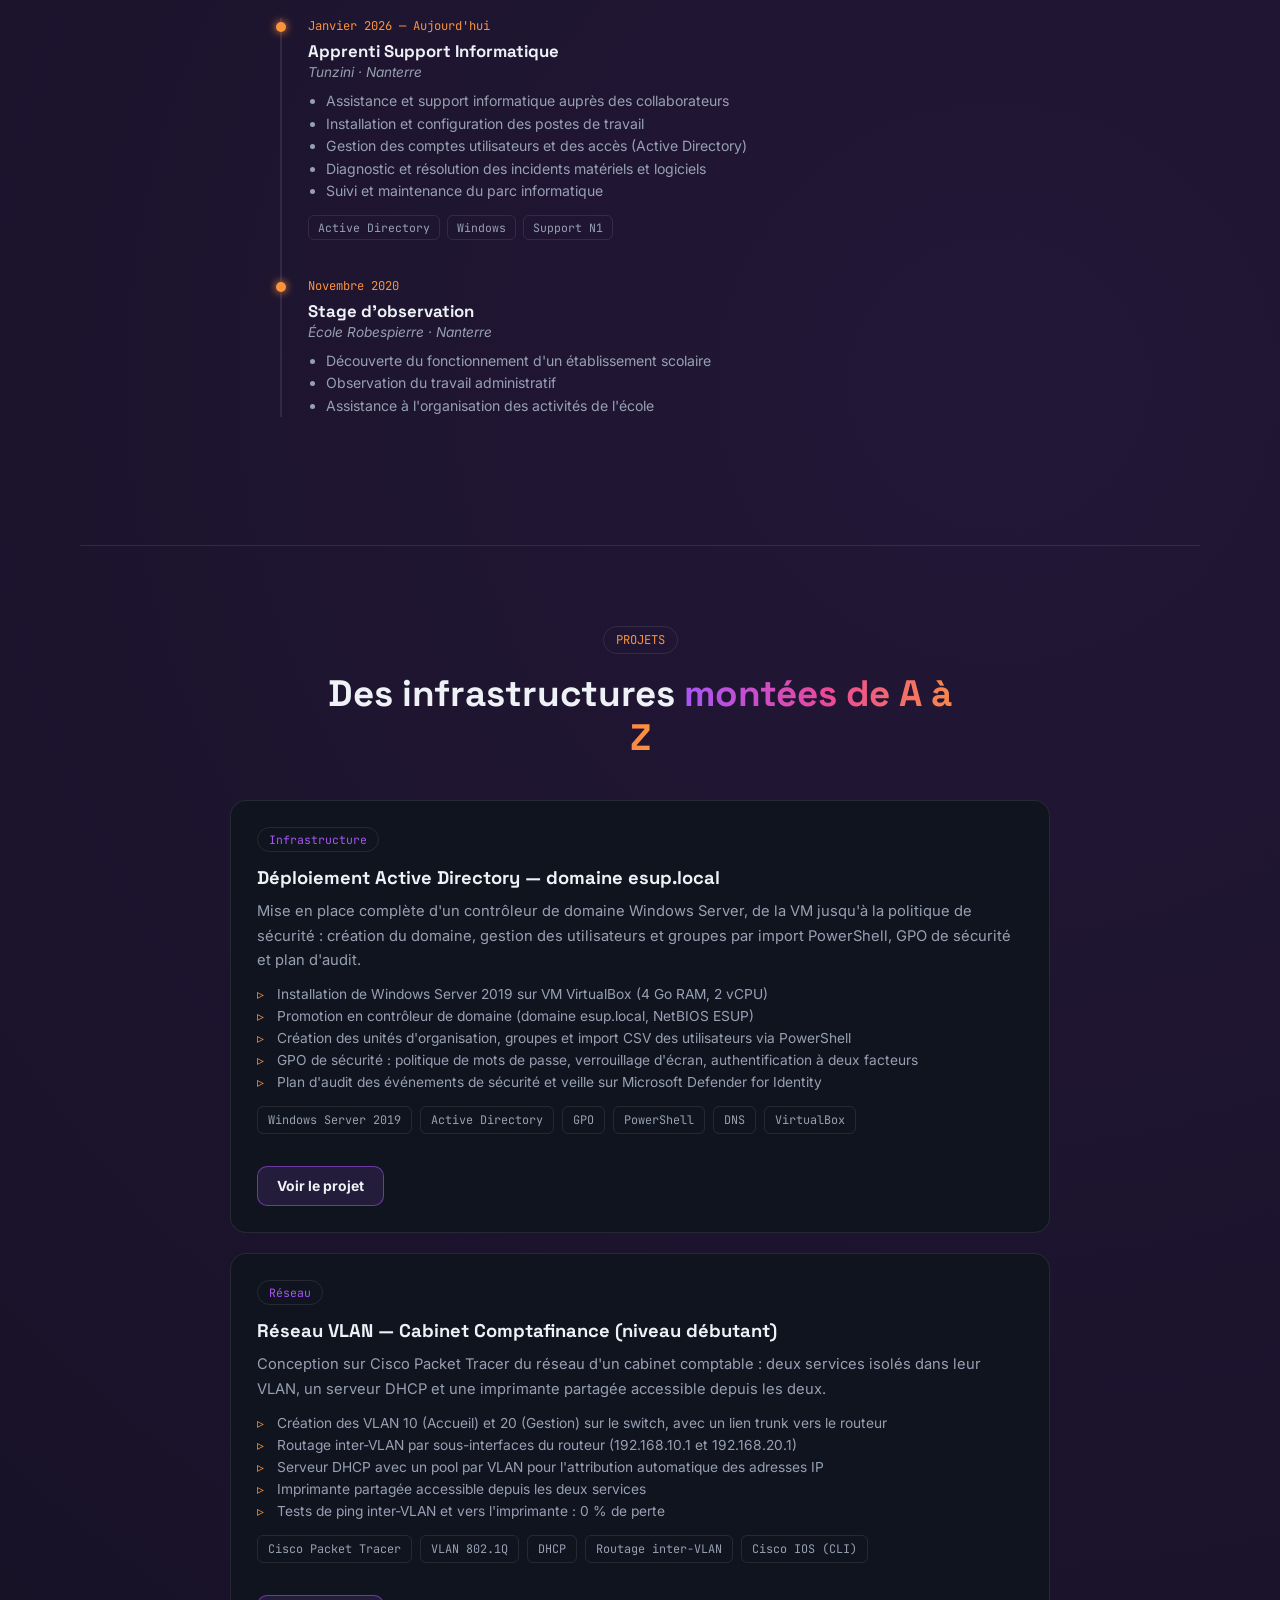
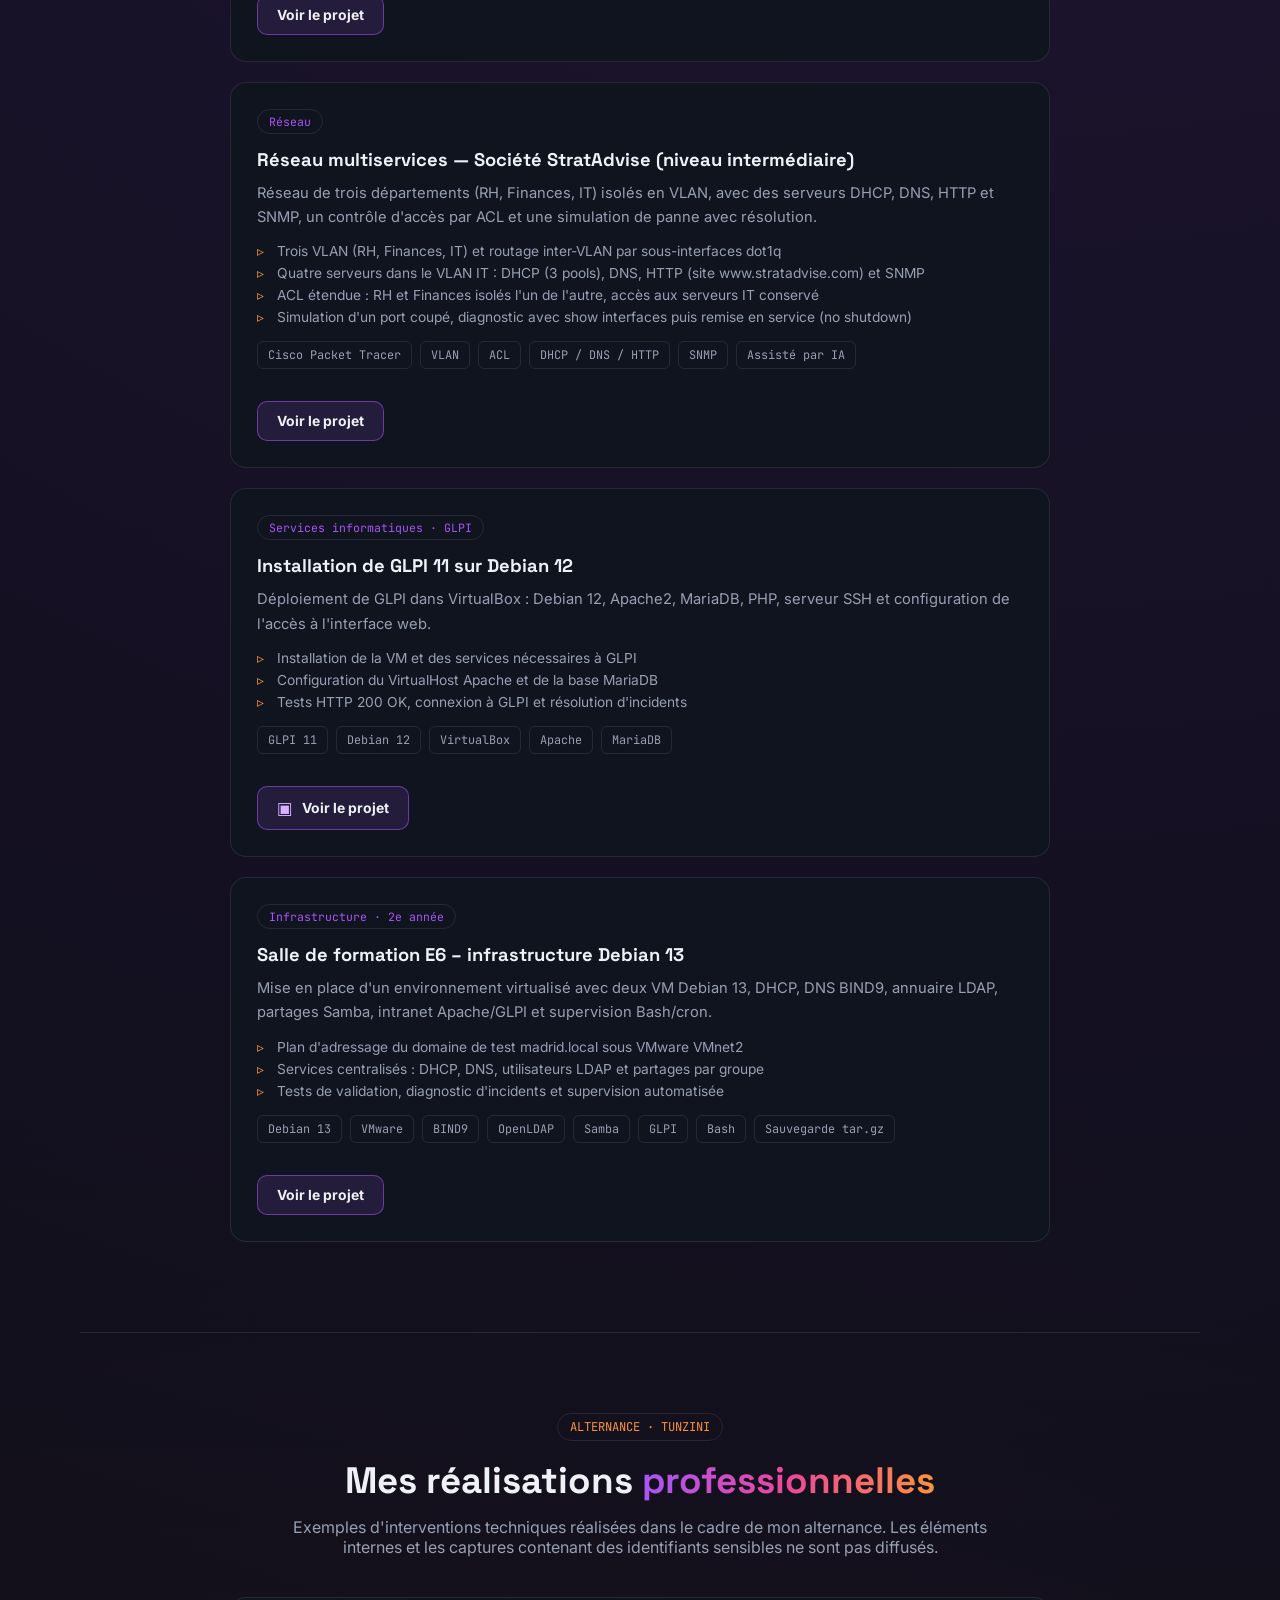
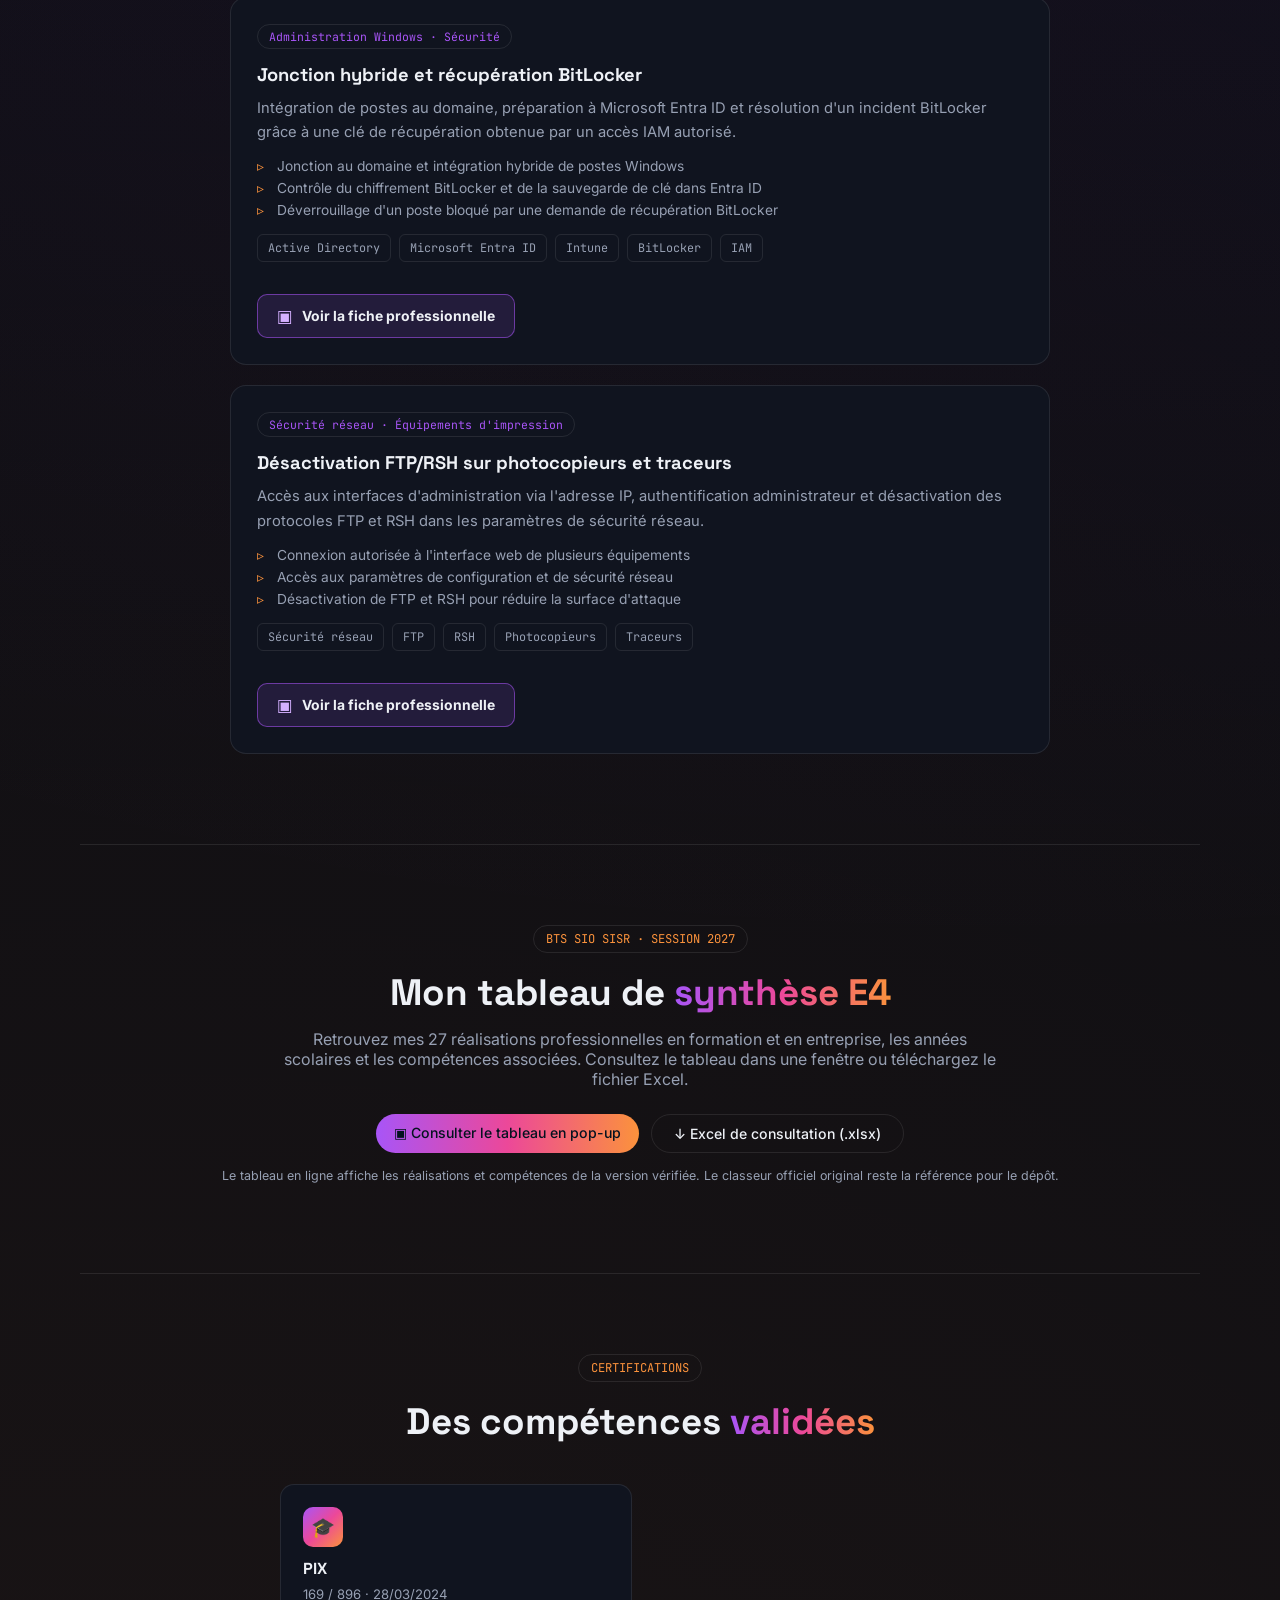
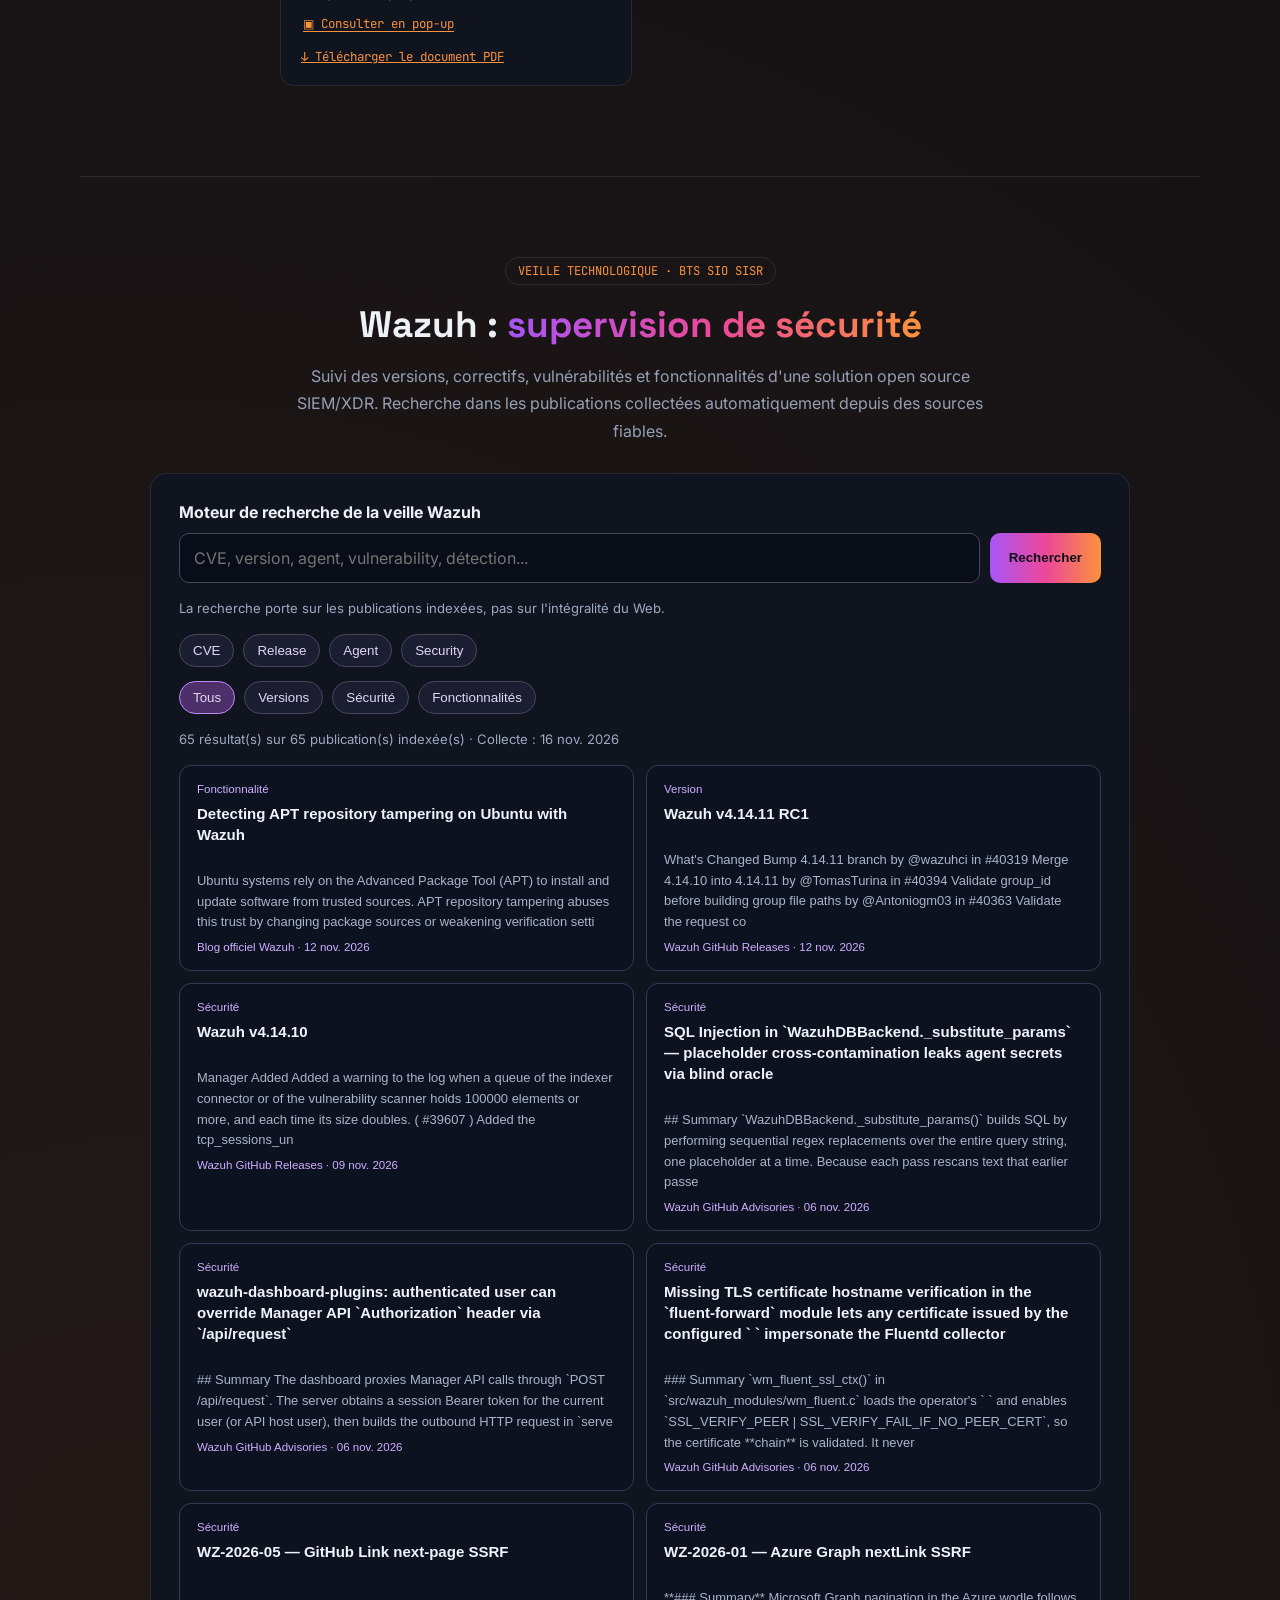
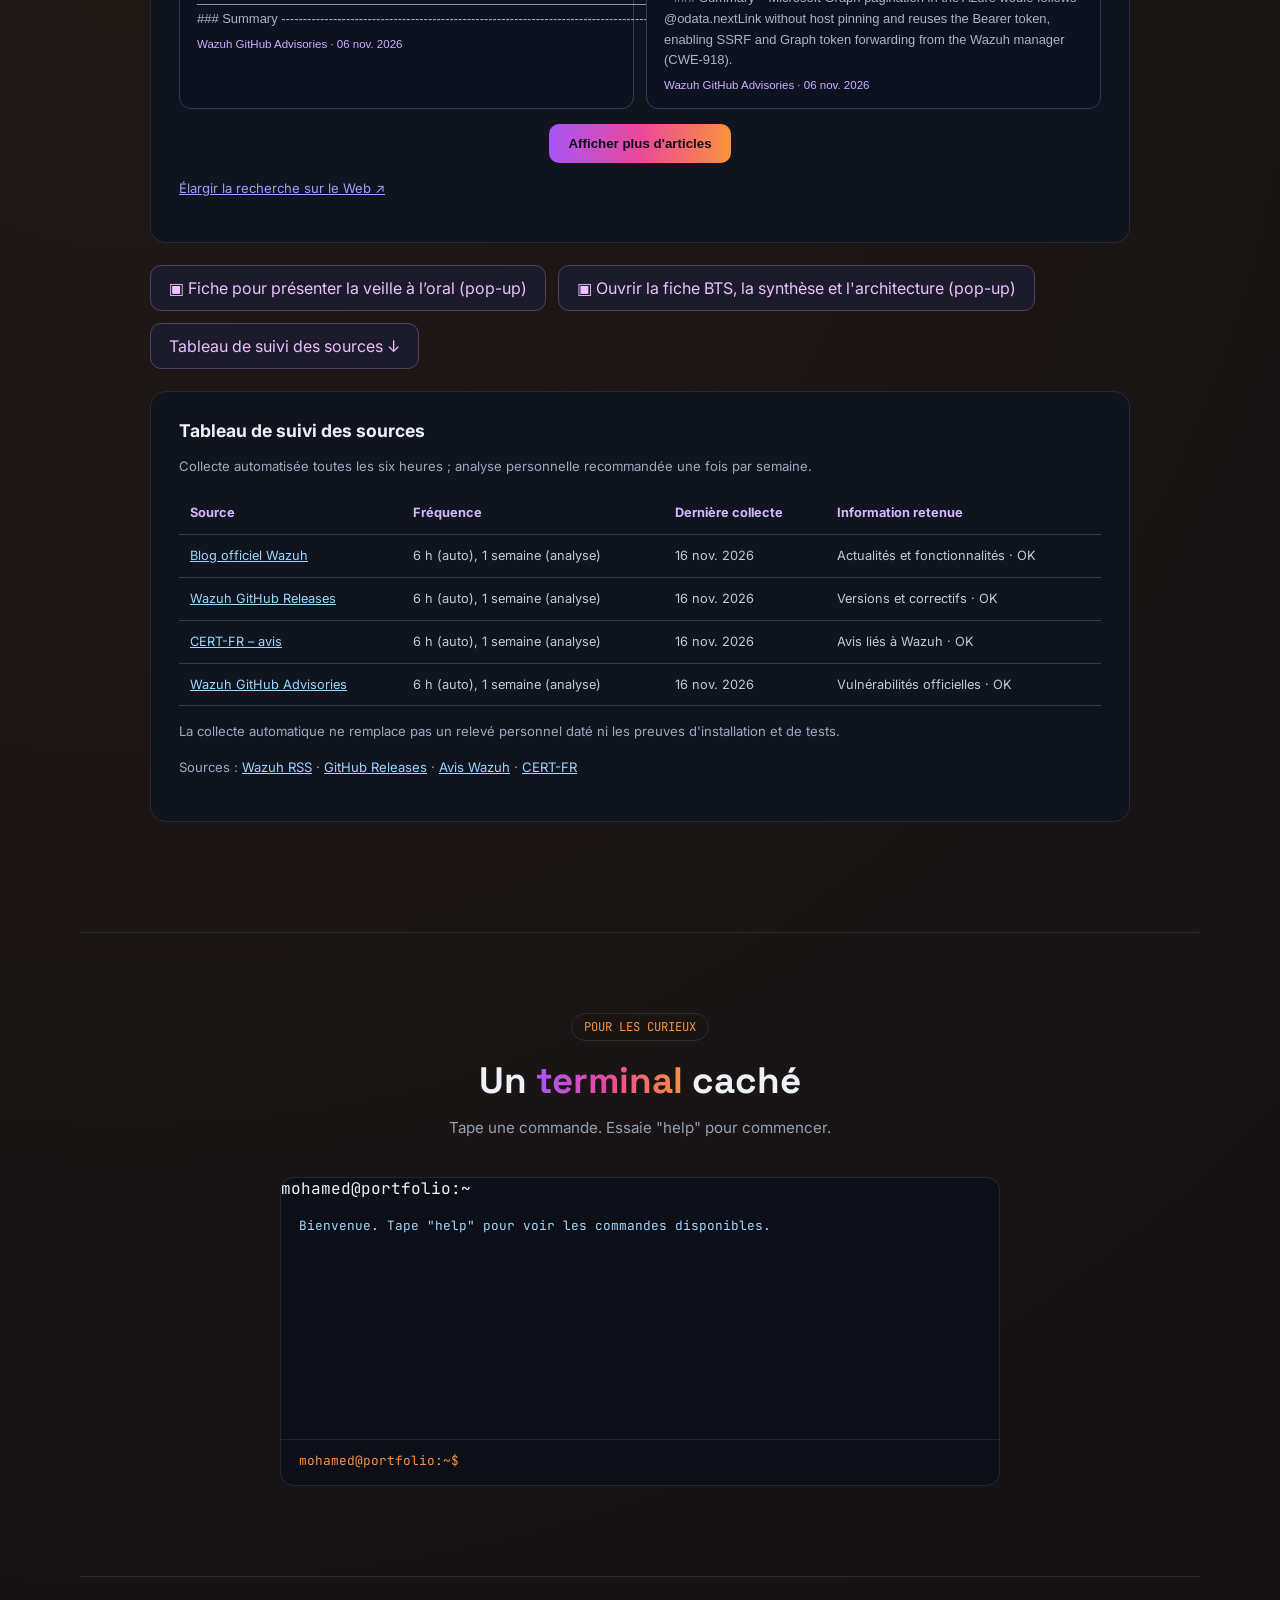
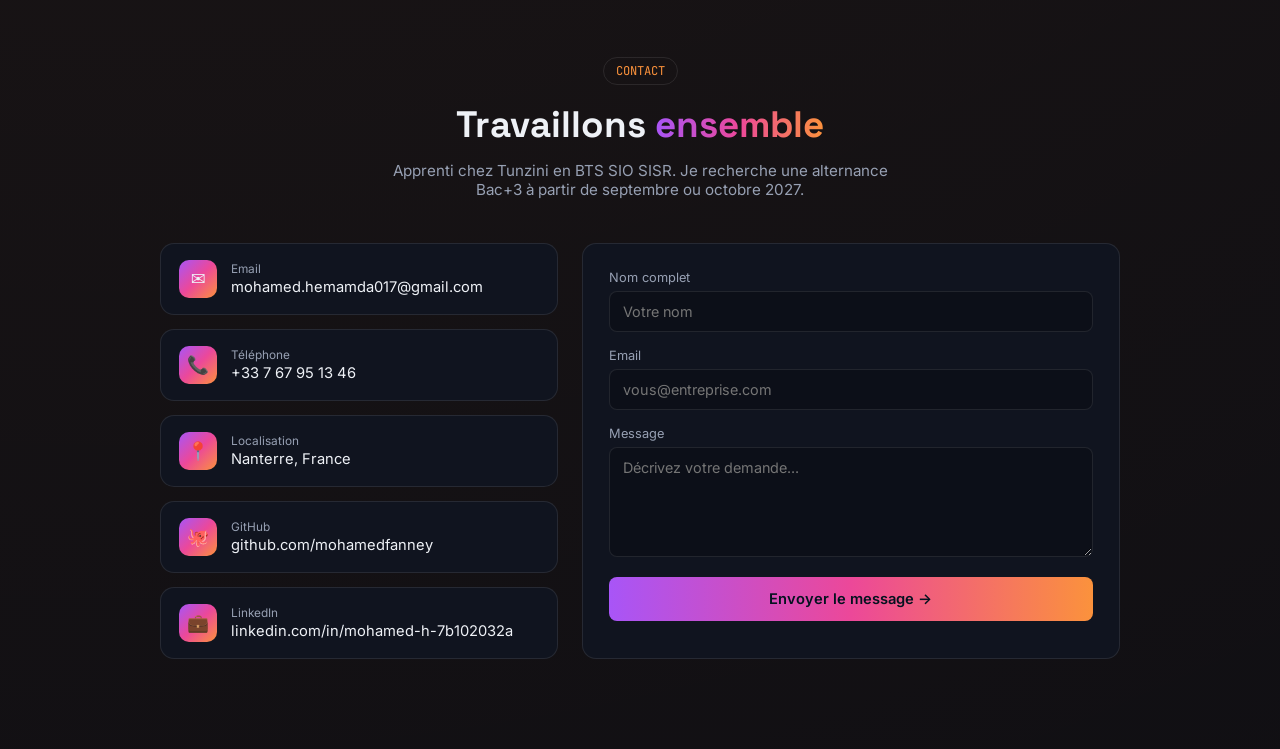
==== commit a6c6697e: "Ajouter lien pop-up vers la fiche de révision Wazuh" ====
--- a/index.html
+++ b/index.html
@@ -620,7 +620,7 @@
 <div class="vw-results" id="vwResults"></div><button type="button" class="vw-more" id="vwMore" hidden>Afficher plus d'articles</button>
 <p class="vw-info"><a href="https://www.google.com/search?q=Wazuh" target="_blank" rel="noopener noreferrer" id="vwWebSearch">Élargir la recherche sur le Web ↗</a></p>
 </div>
-<div class="vw-actions"><a href="veille-wazuh.html" data-document-popup data-document-title="Fiche de veille technologique – Wazuh">▣ Ouvrir la fiche BTS, la synthèse et l'architecture (pop-up)</a><a href="#vwSourceTracking">Tableau de suivi des sources ↓</a></div>
+<div class="vw-actions"><a href="fiche-revision-veille-wazuh.html" data-document-popup data-document-title="Fiche de révision orale – Veille Wazuh">▣ Fiche pour présenter la veille à l’oral (pop-up)</a><a href="veille-wazuh.html" data-document-popup data-document-title="Fiche de veille technologique – Wazuh">▣ Ouvrir la fiche BTS, la synthèse et l'architecture (pop-up)</a><a href="#vwSourceTracking">Tableau de suivi des sources ↓</a></div>
 <div class="vw-tracking" id="vwSourceTracking"><h3>Tableau de suivi des sources</h3>
 <p class="vw-info">Collecte automatisée toutes les six heures ; analyse personnelle recommandée une fois par semaine.</p>
 <div class="vw-scroll"><table id="vwSources"><thead><tr><th>Source</th><th>Fréquence</th><th>Dernière collecte</th><th>Information retenue</th></tr></thead><tbody><tr><td colspan="4">Chargement...</td></tr></tbody></table></div>
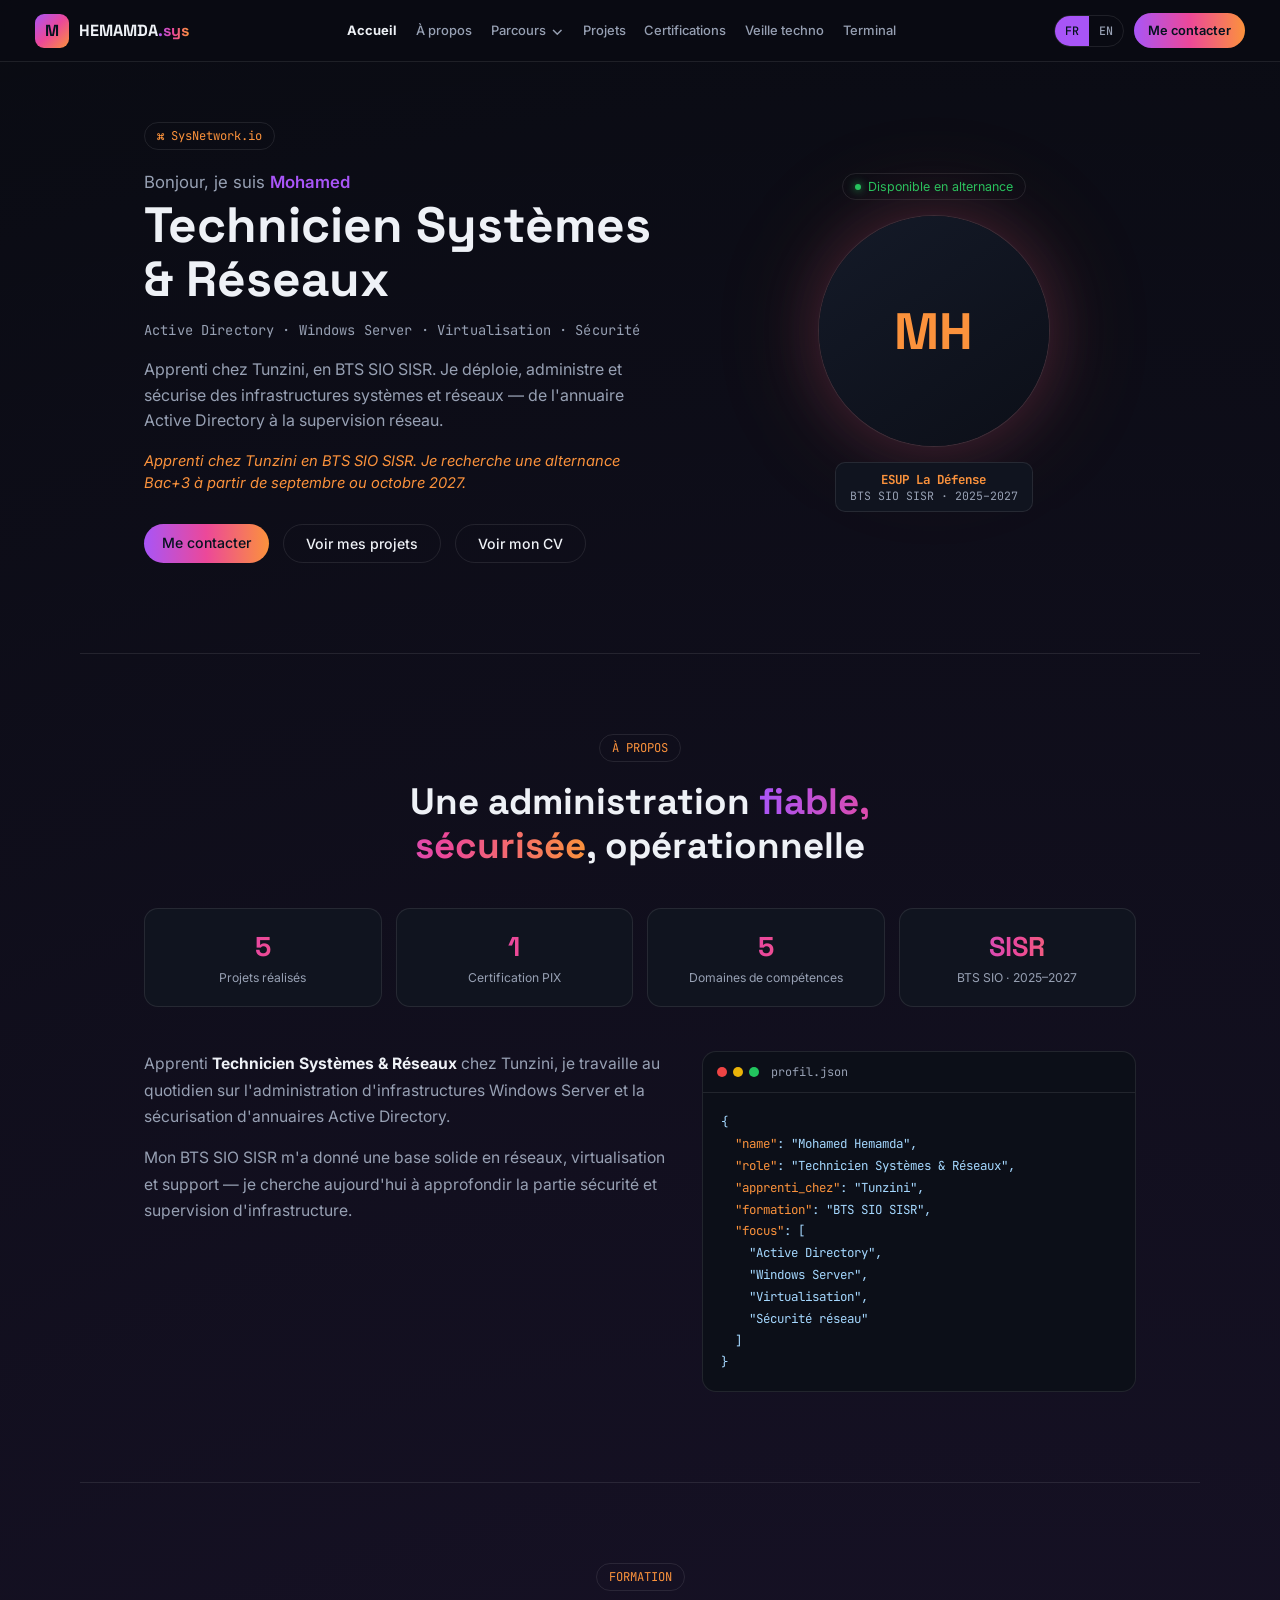
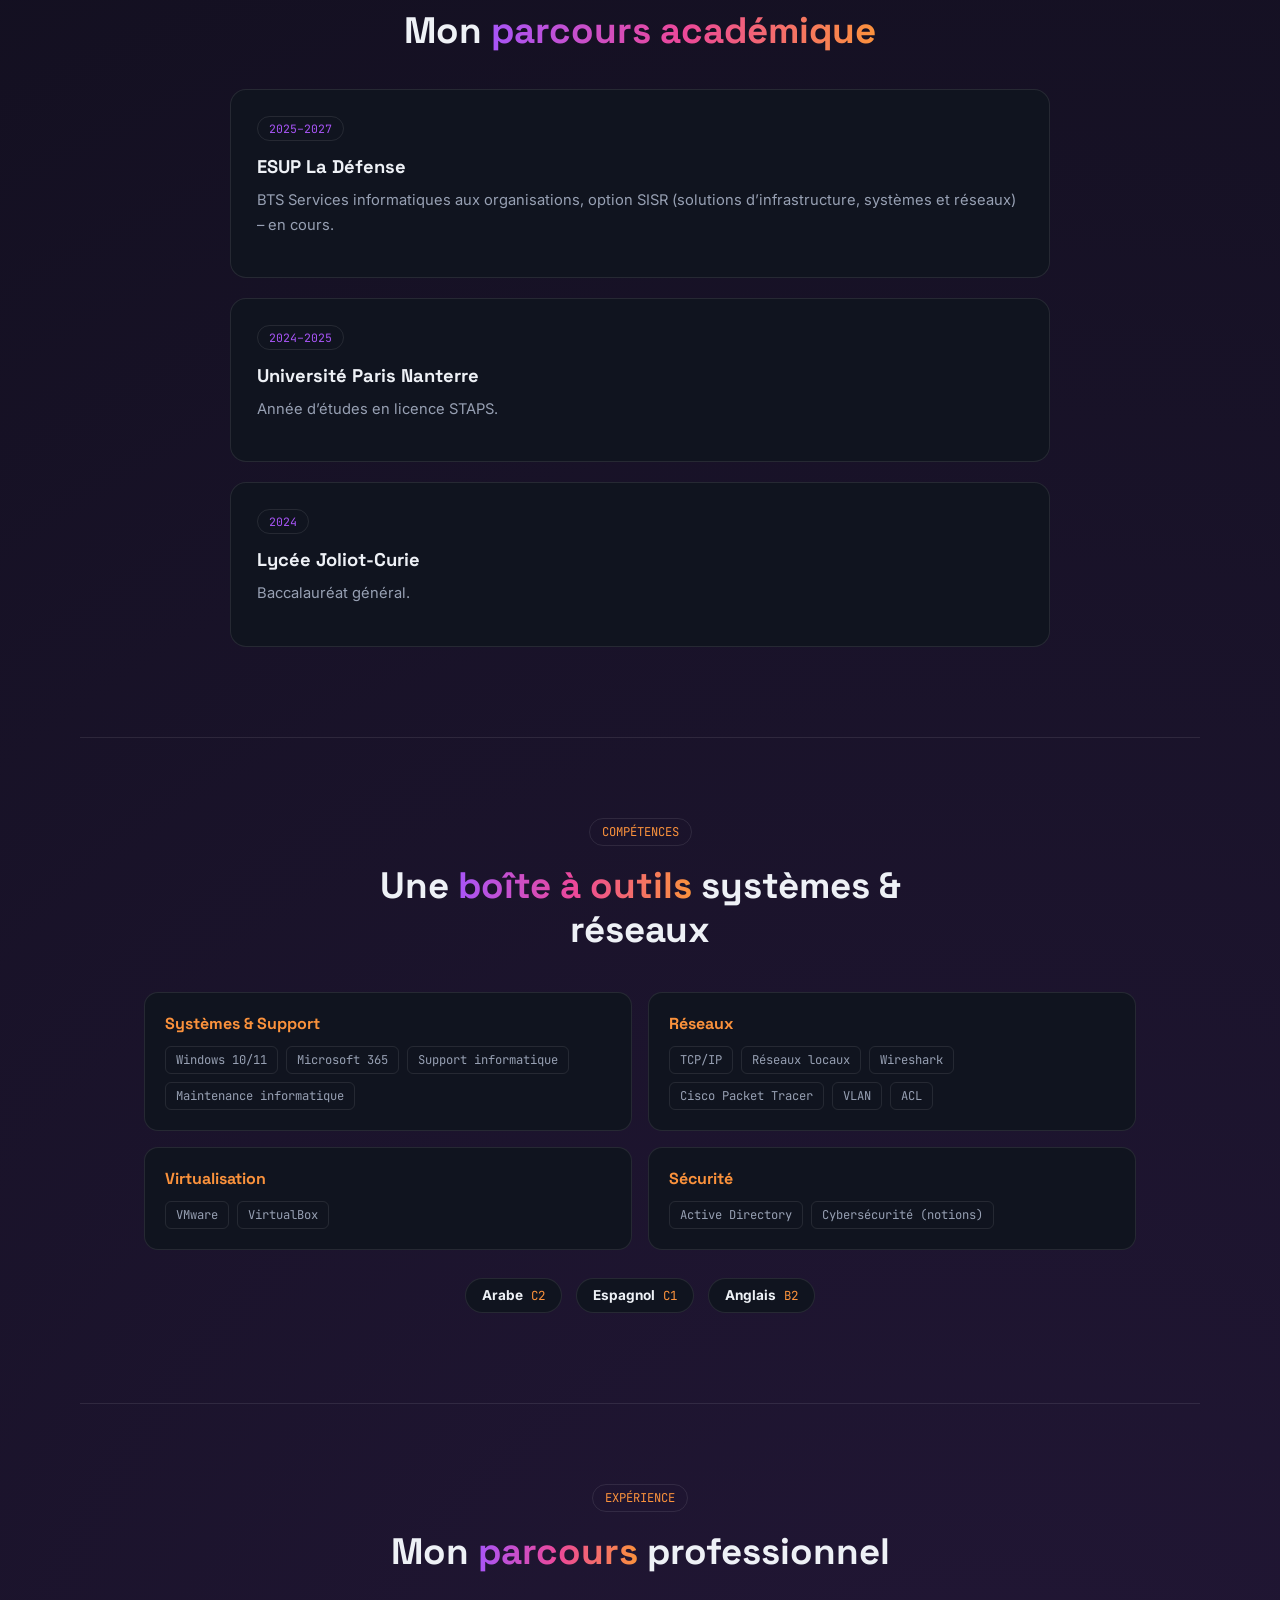
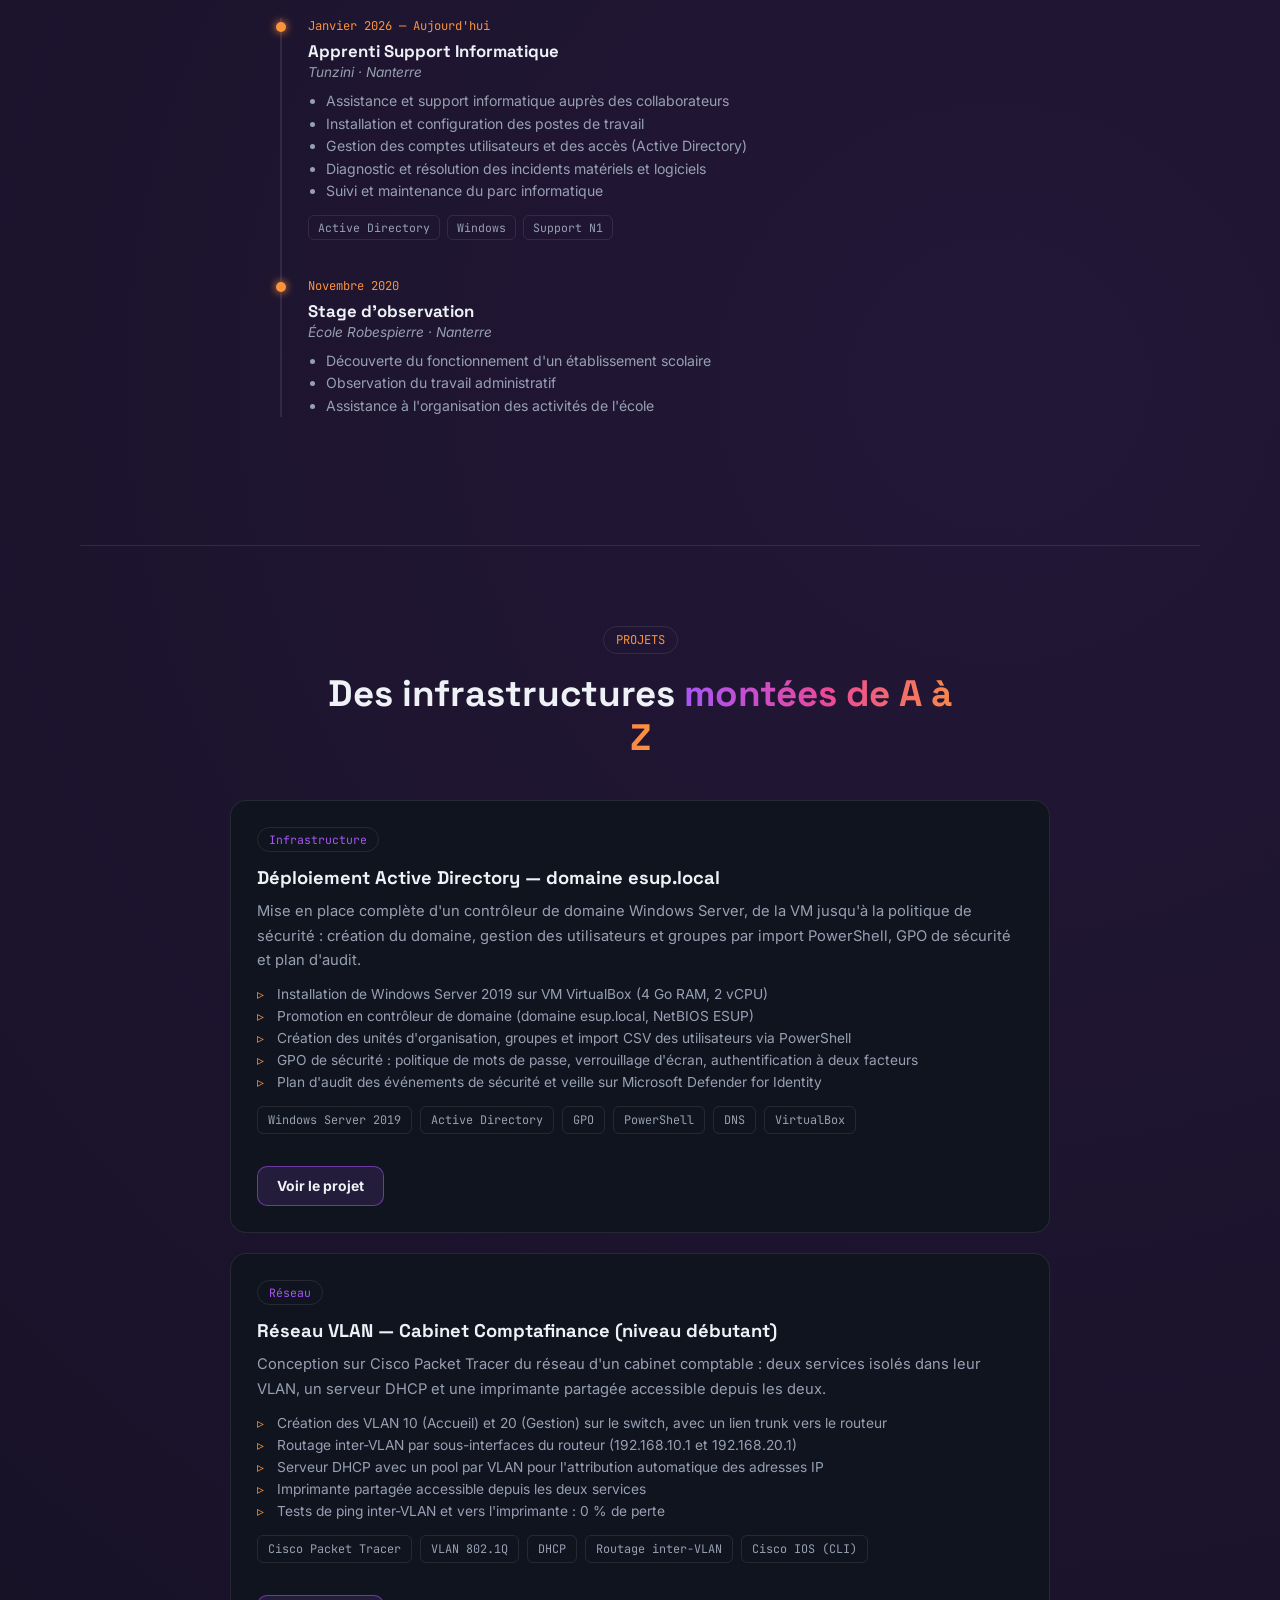
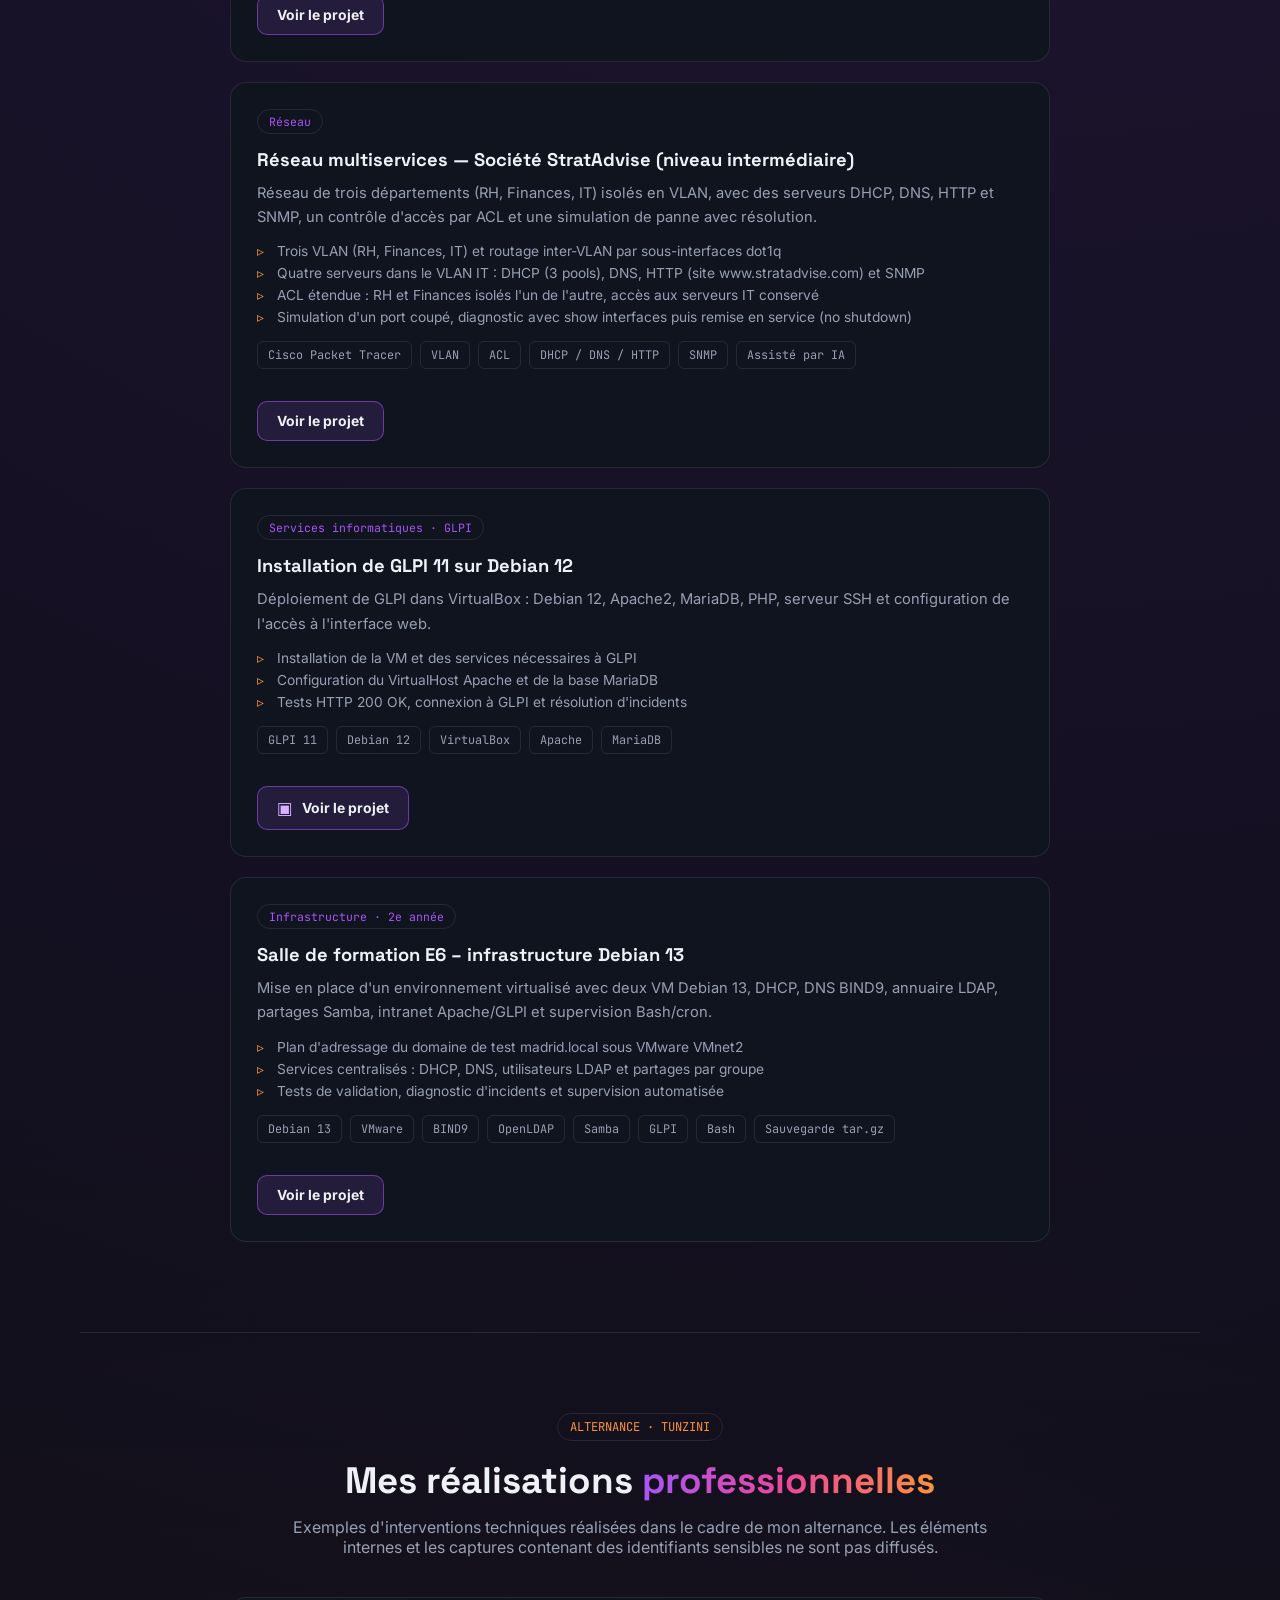
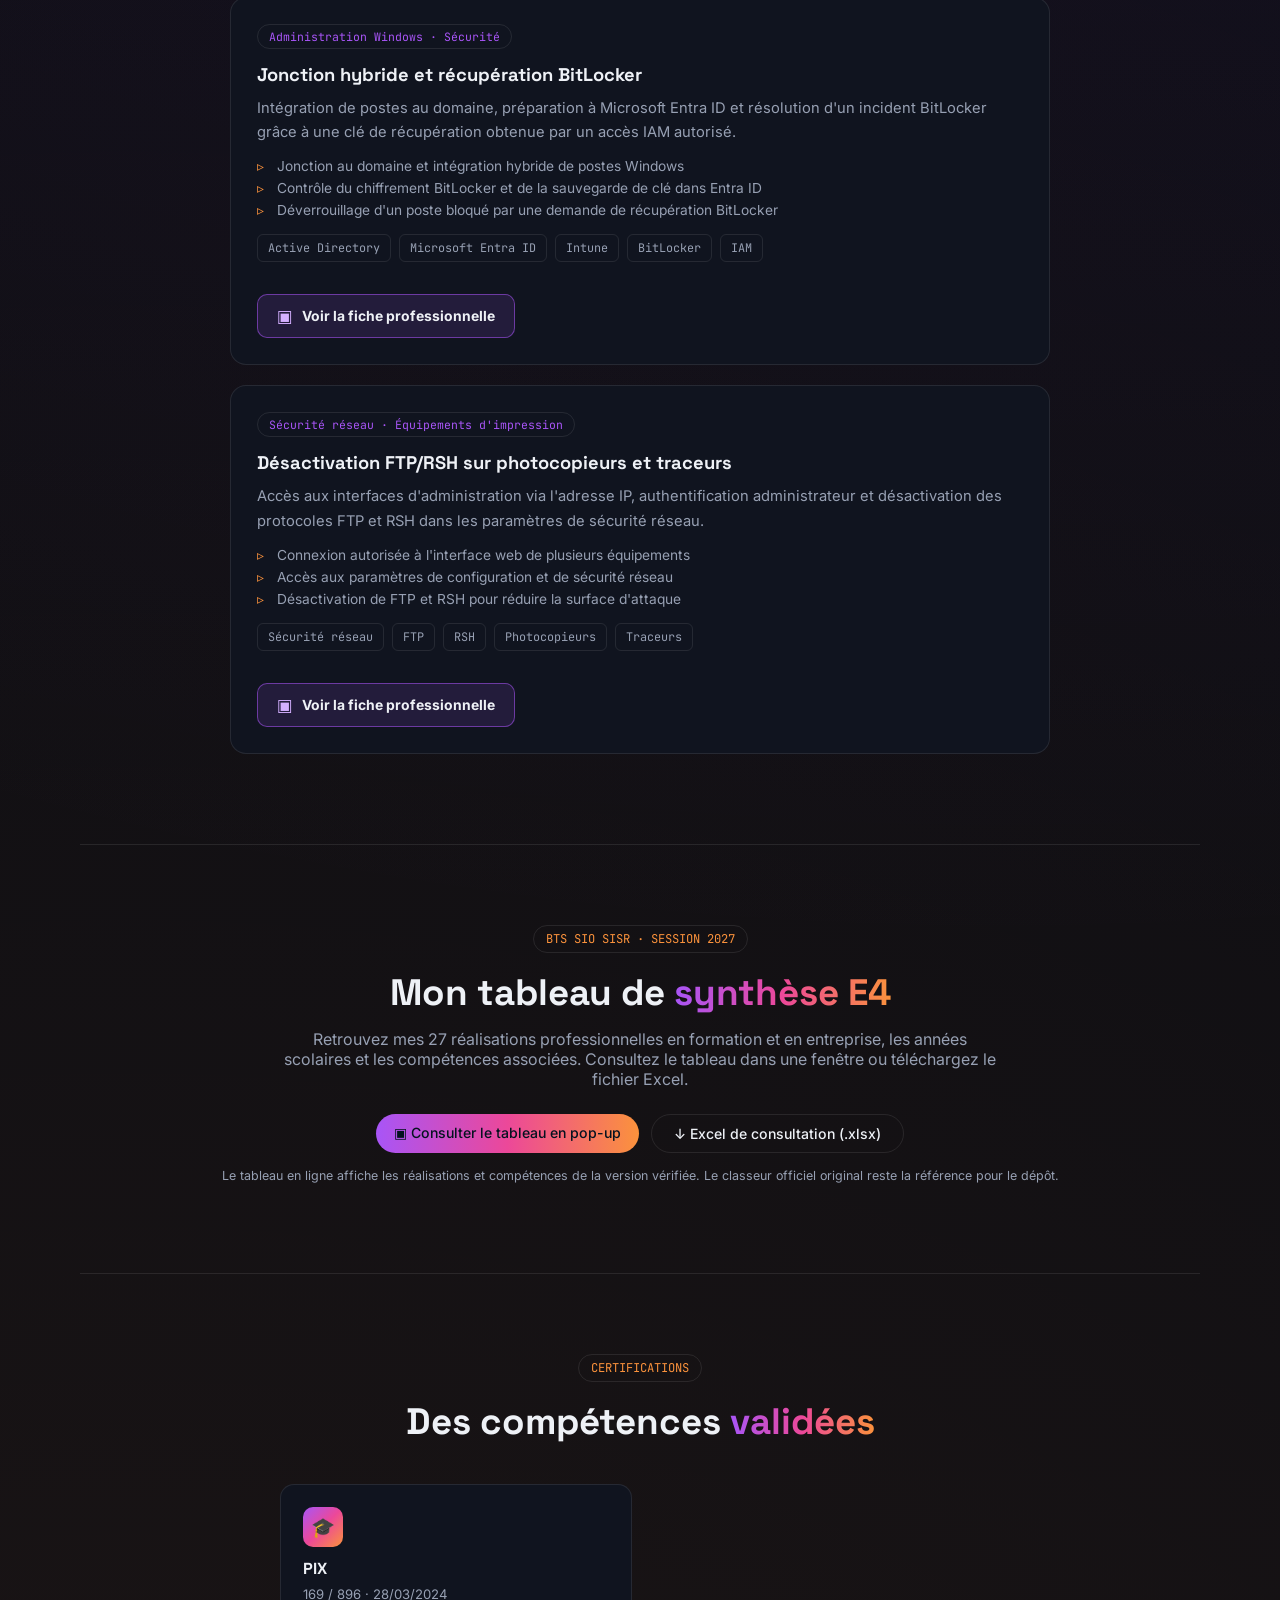
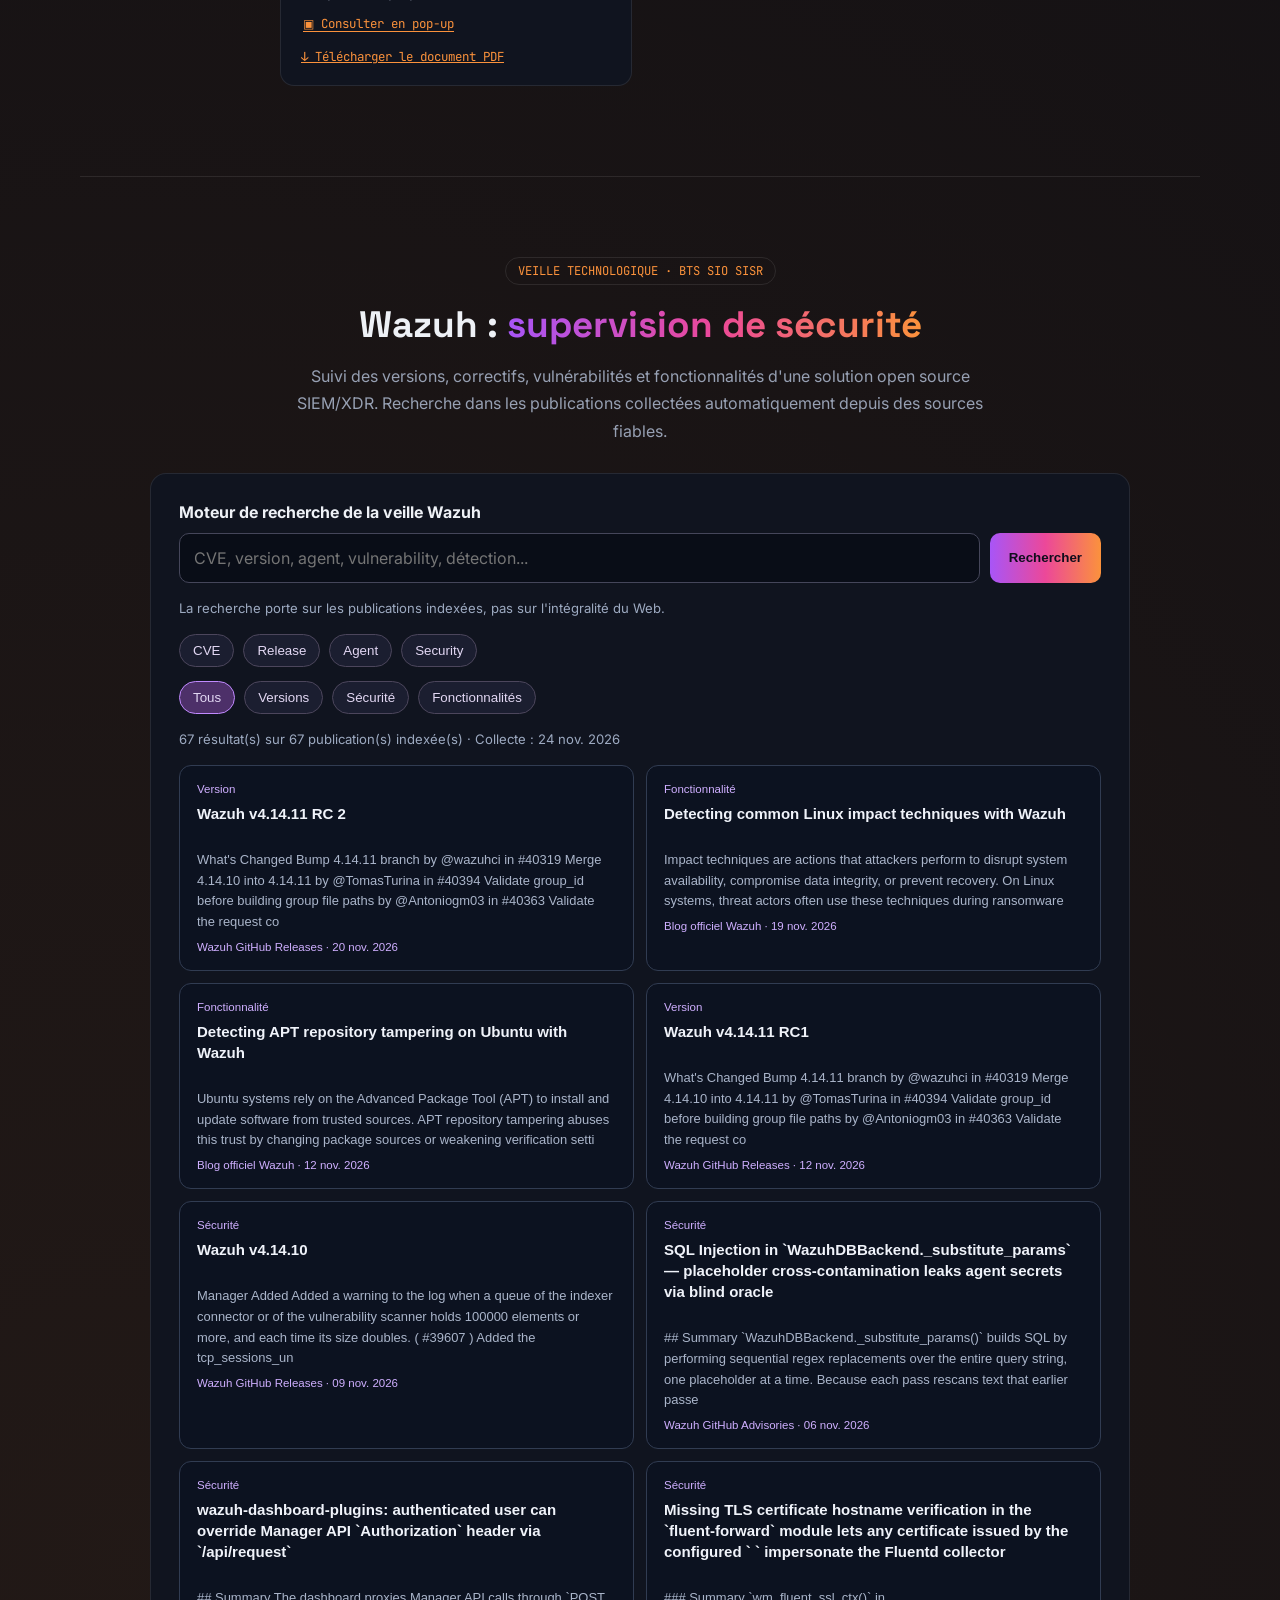
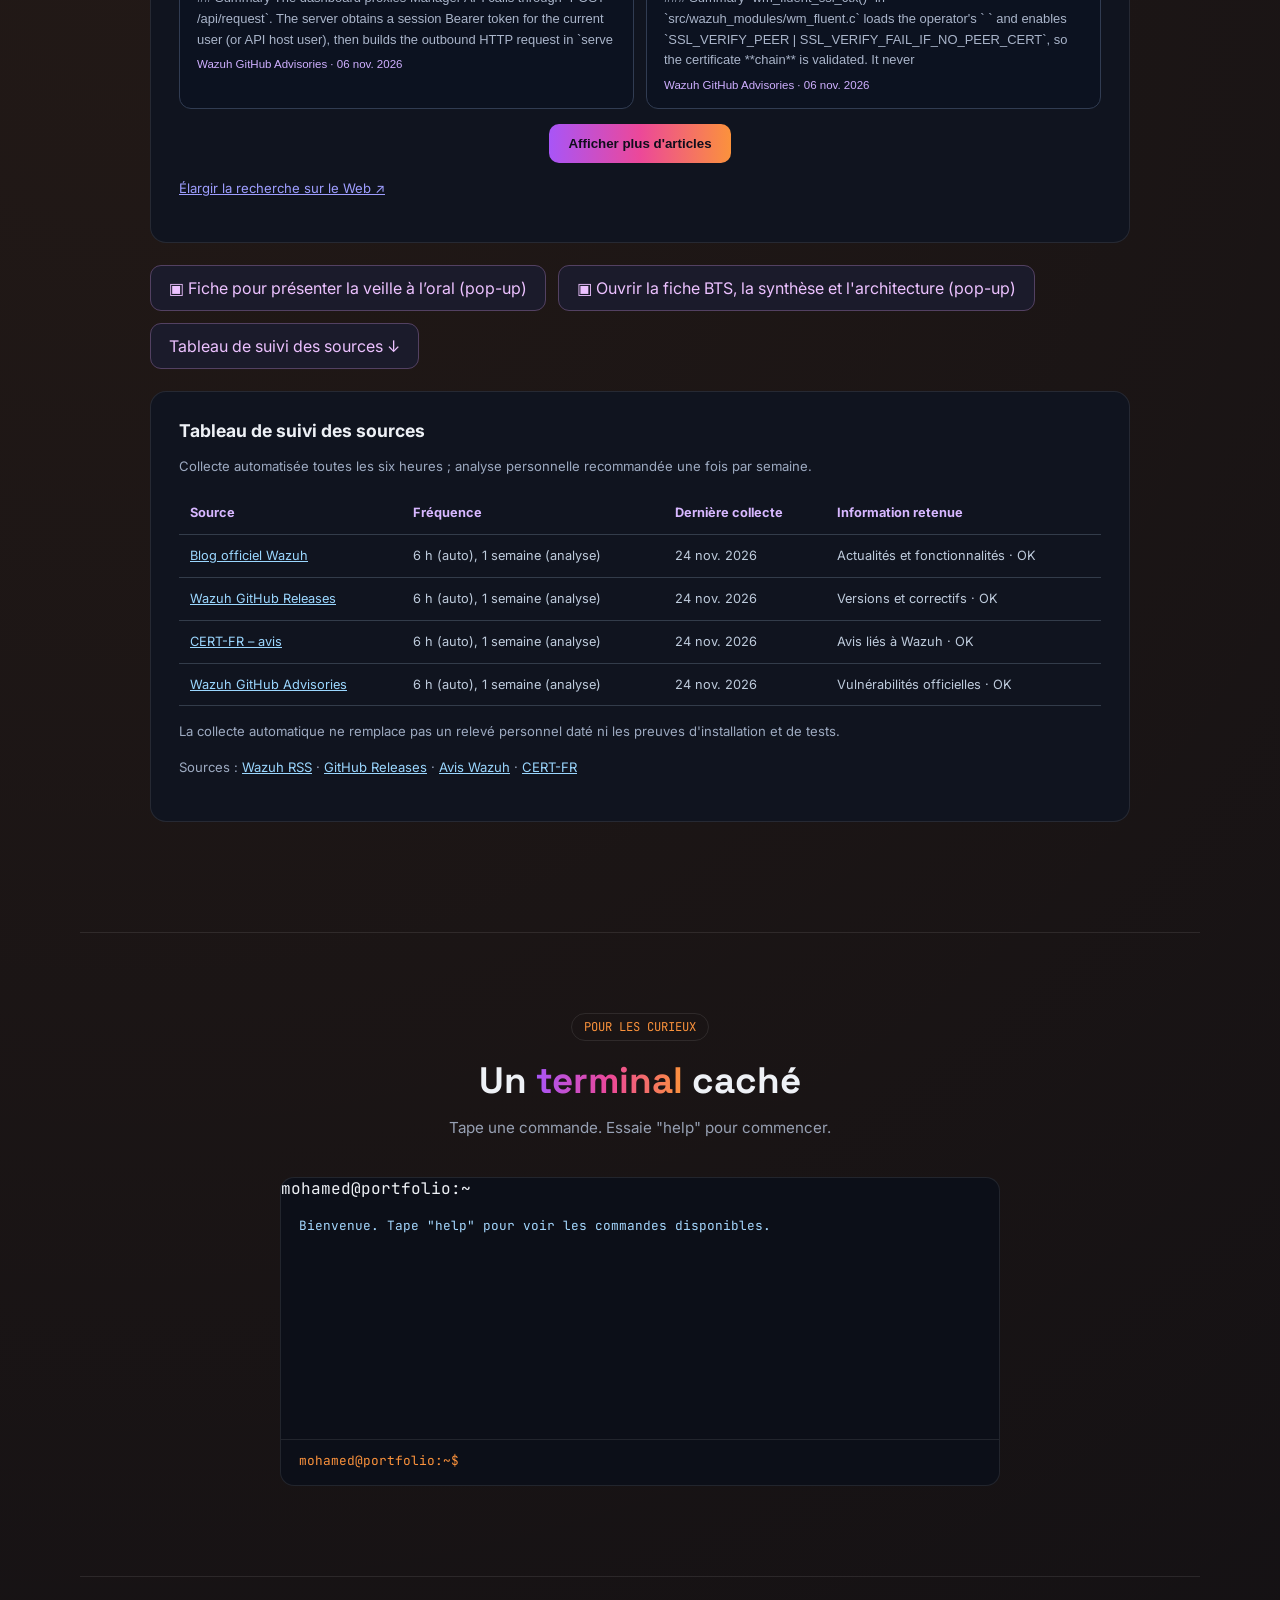
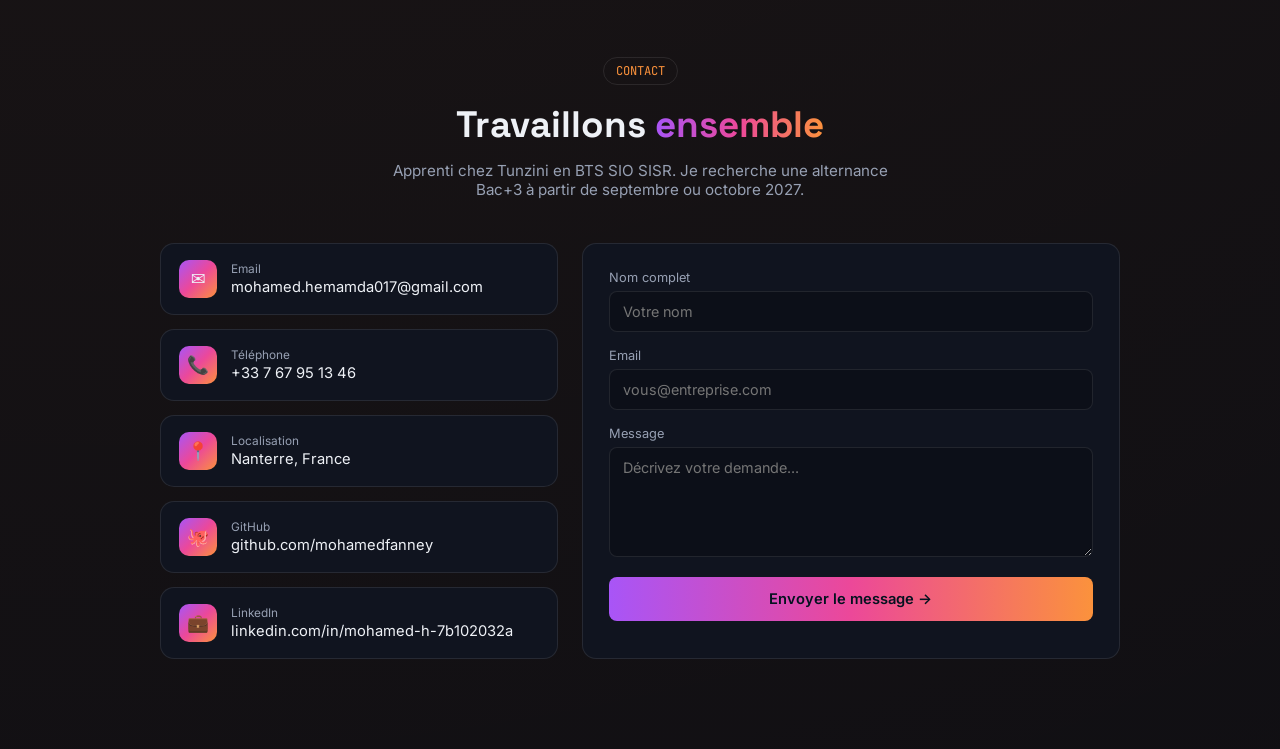
==== commit 428a6cfb: "Charger un index de veille de secours pour la version hors ligne" ====
--- a/index.html
+++ b/index.html
@@ -257,7 +257,7 @@
   @media(prefers-reduced-motion:reduce){.projectcard a.project-open{transition:none;}}
 </style>
 <link rel="stylesheet" href="assets/document-popup.css"><script defer src="assets/document-popup.js"></script>
-<link rel="stylesheet" href="assets/veille-wazuh.css"><script defer src="assets/veille-wazuh.js"></script>
+<link rel="stylesheet" href="assets/veille-wazuh.css"><script defer src="data/veille-wazuh-offline.js"></script><script defer src="assets/veille-wazuh.js"></script>
 </head>
 <body>
   <nav class="site-nav" id="siteNav" aria-label="Navigation principale">
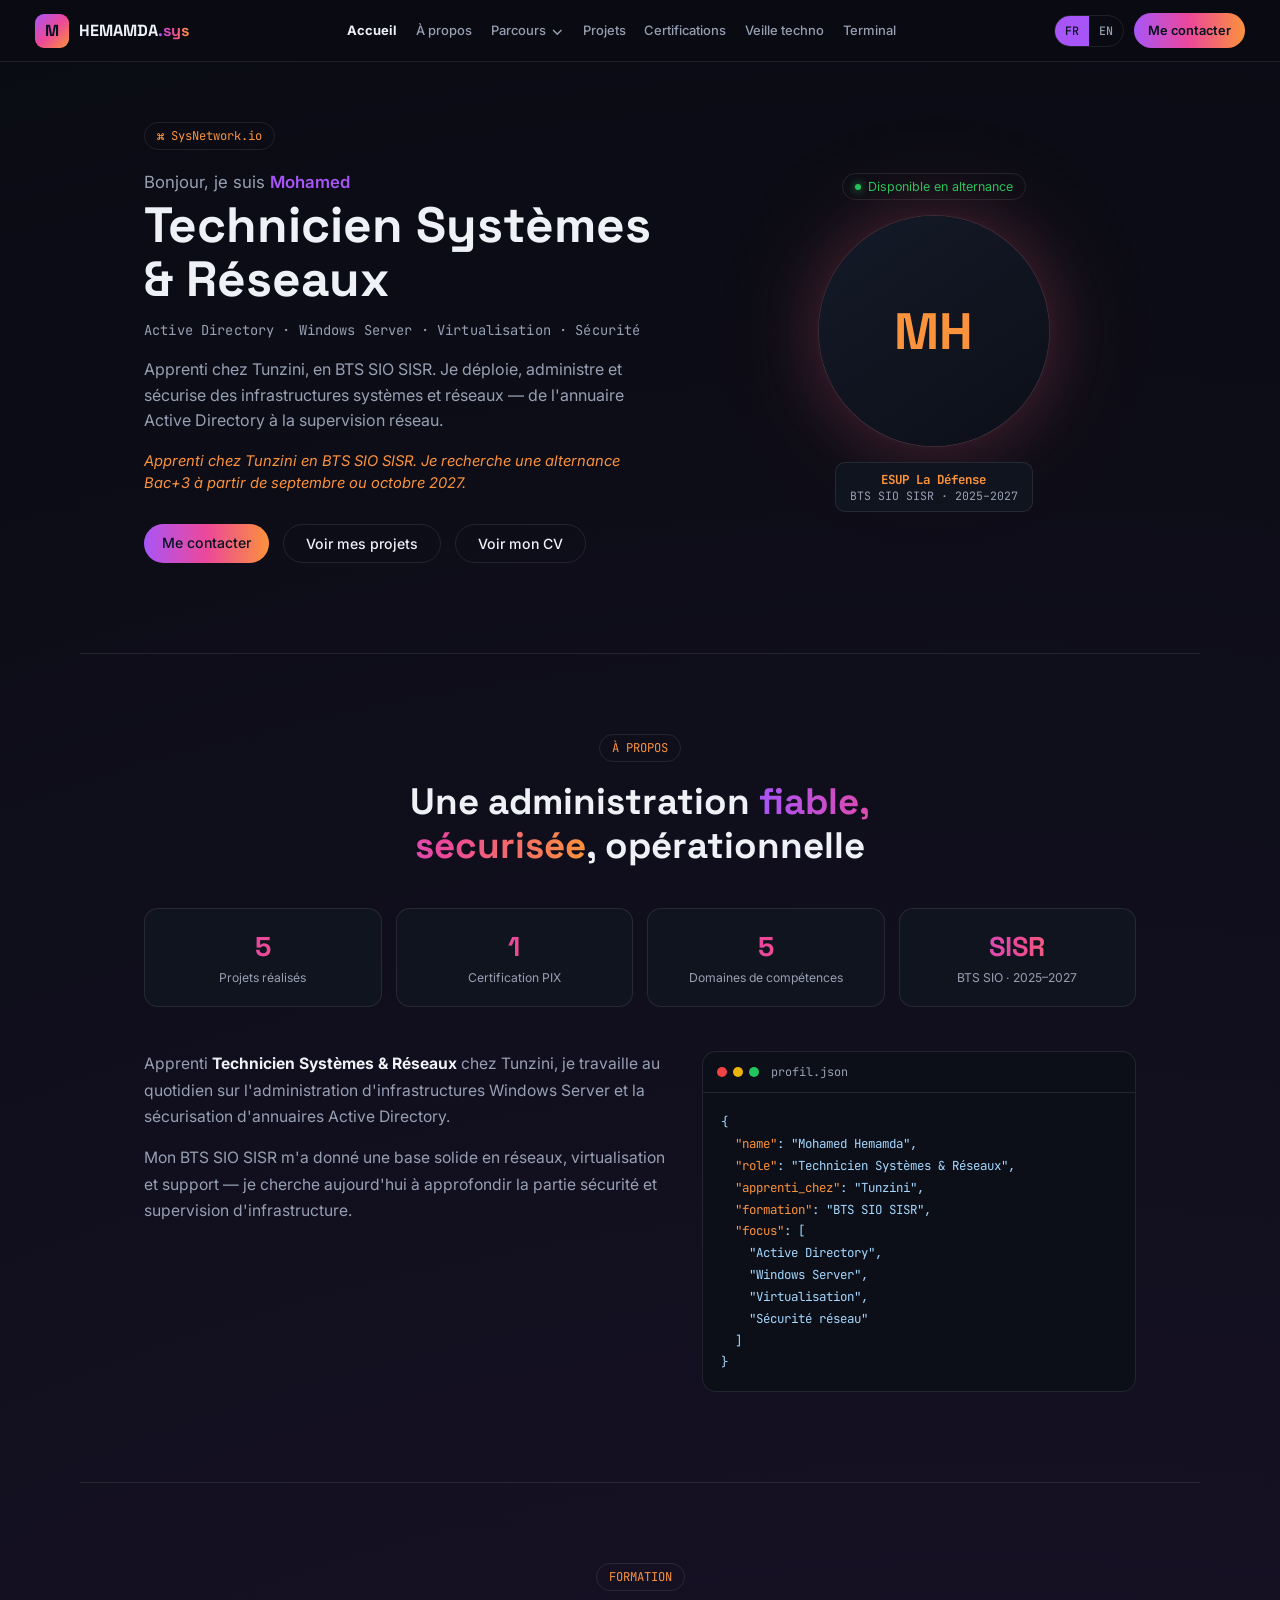
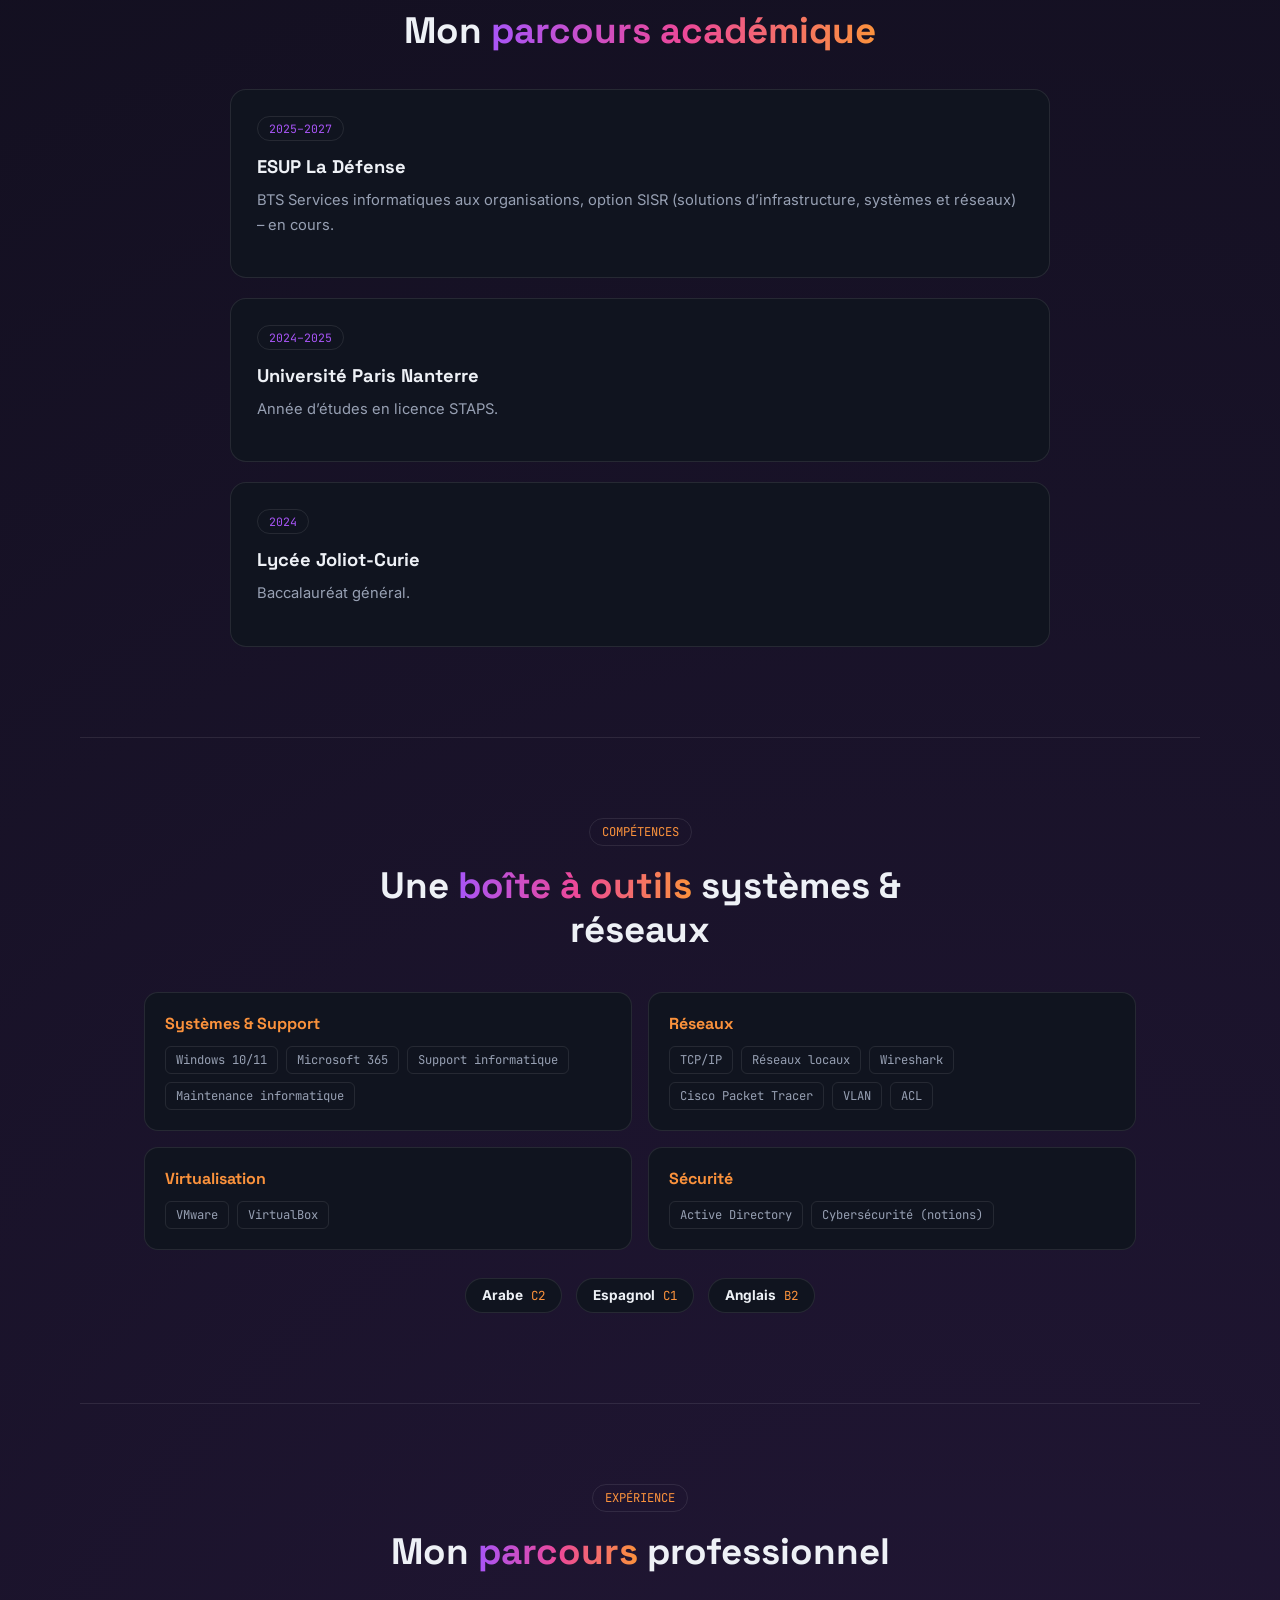
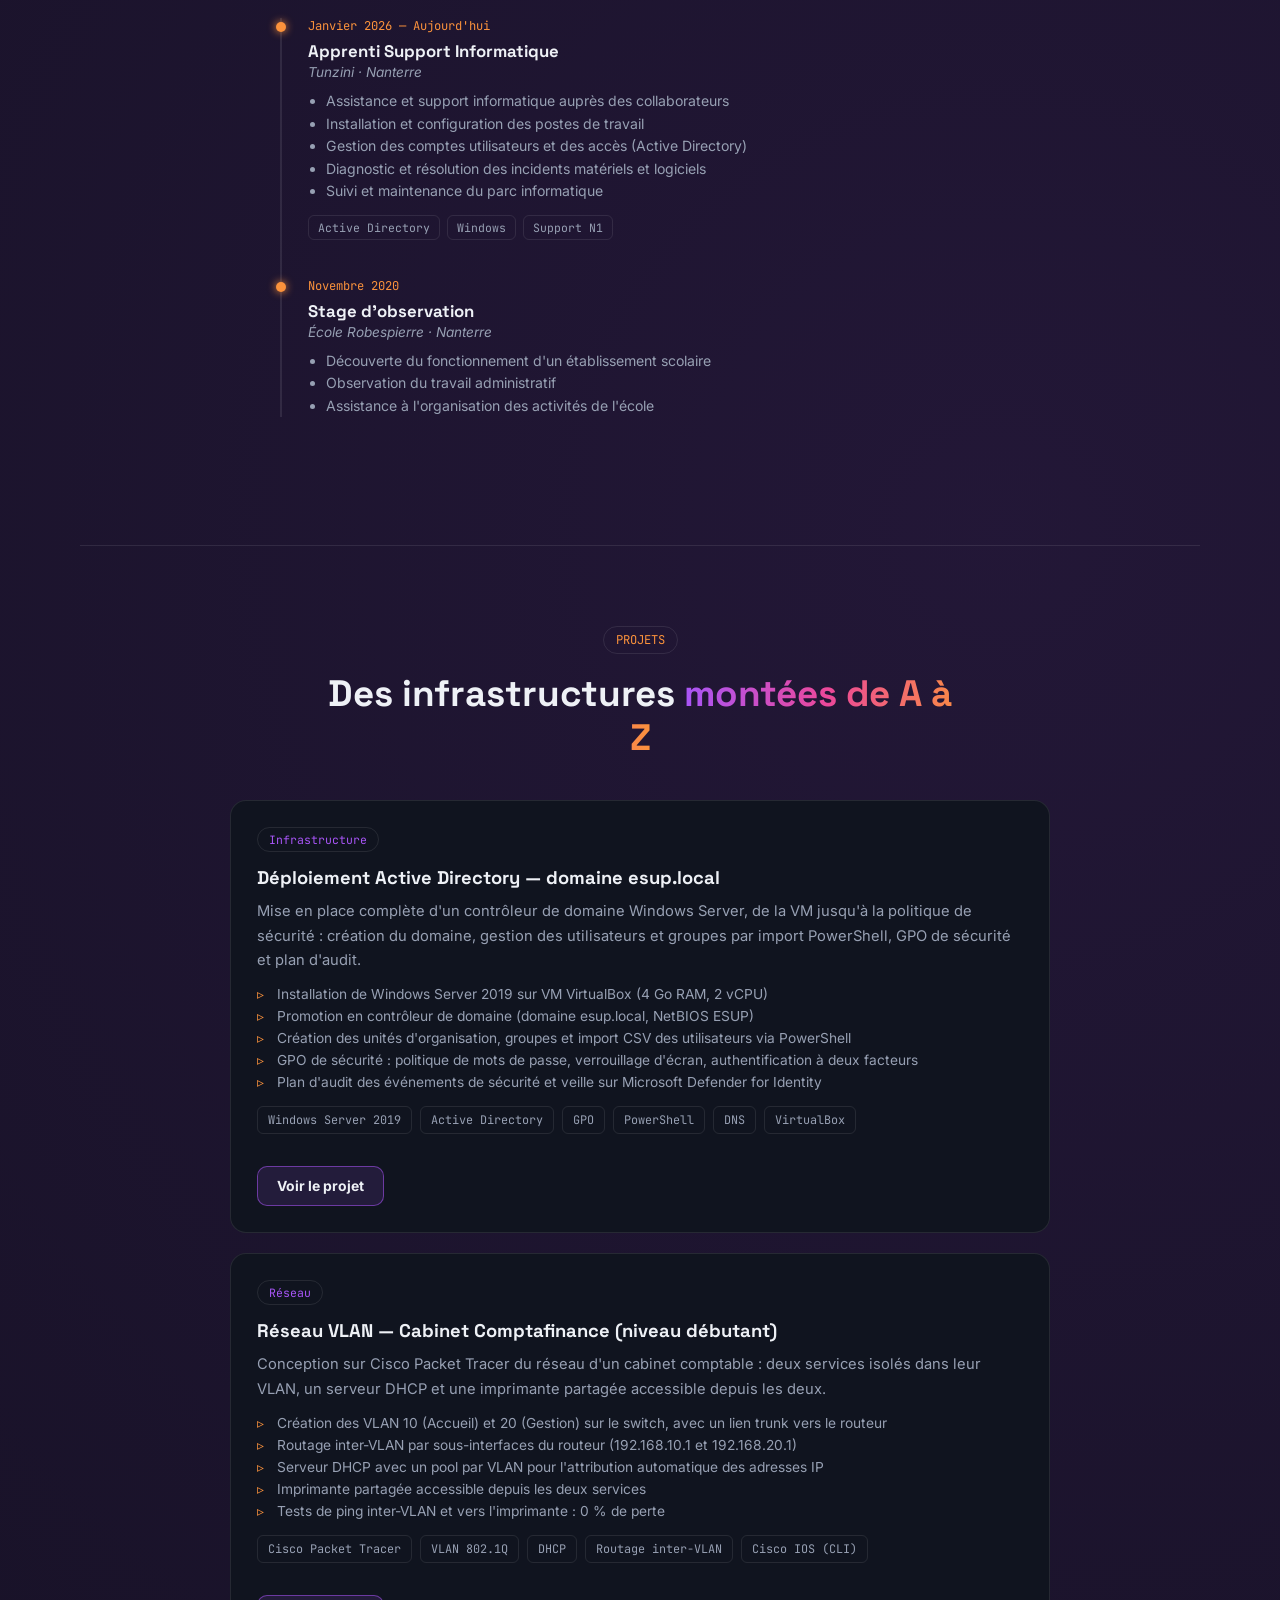
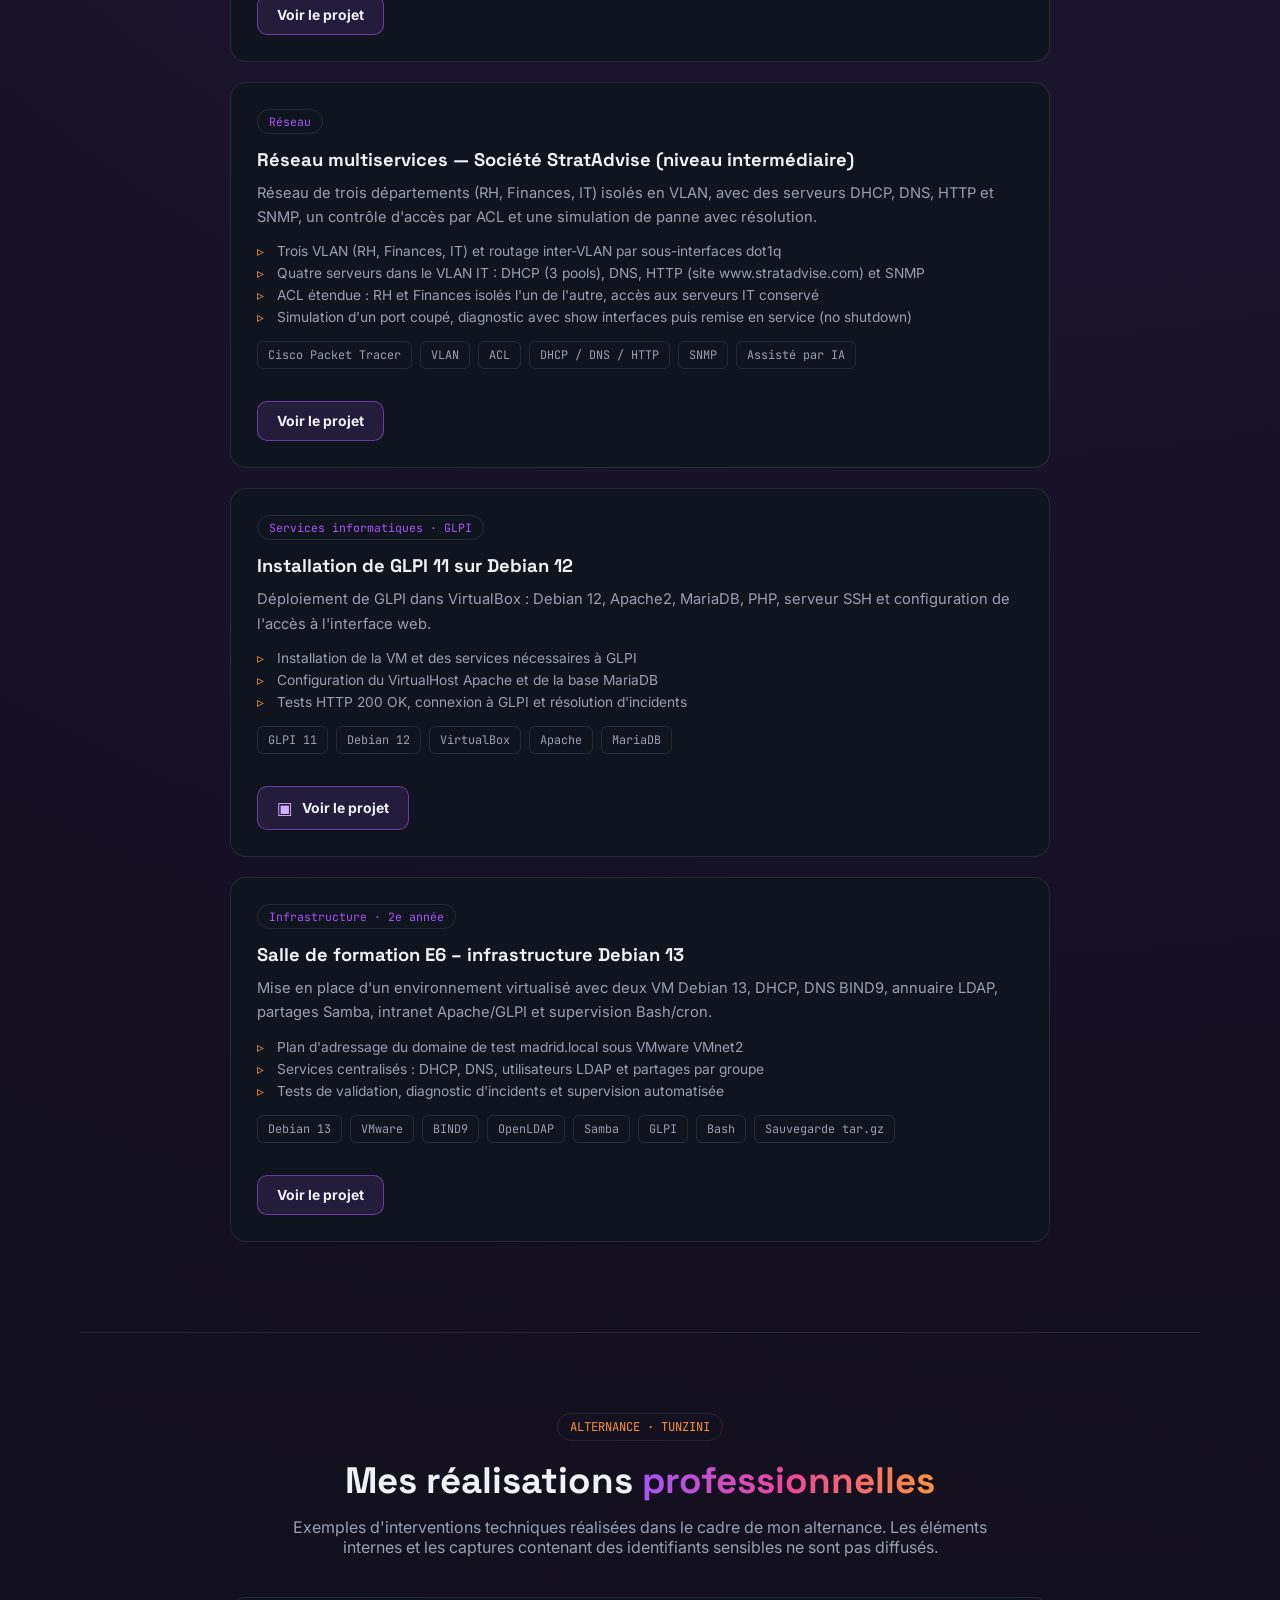
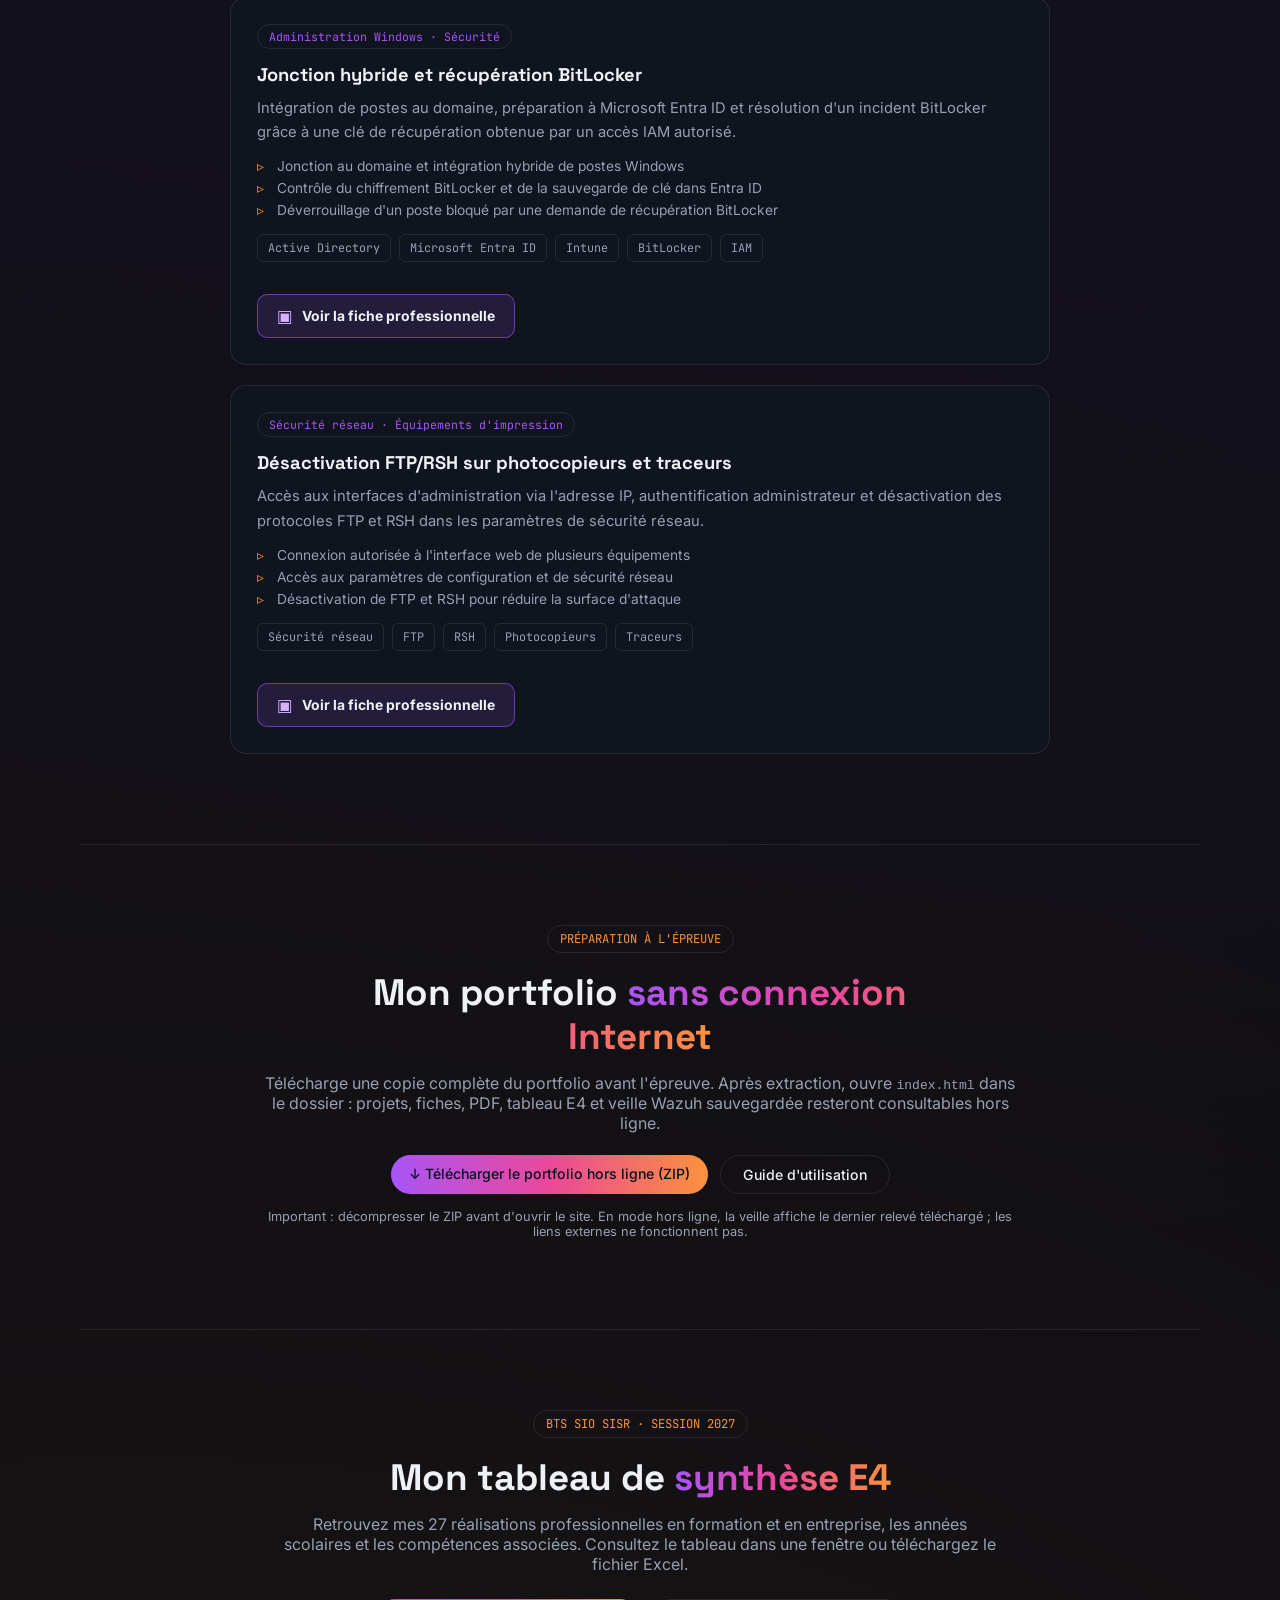
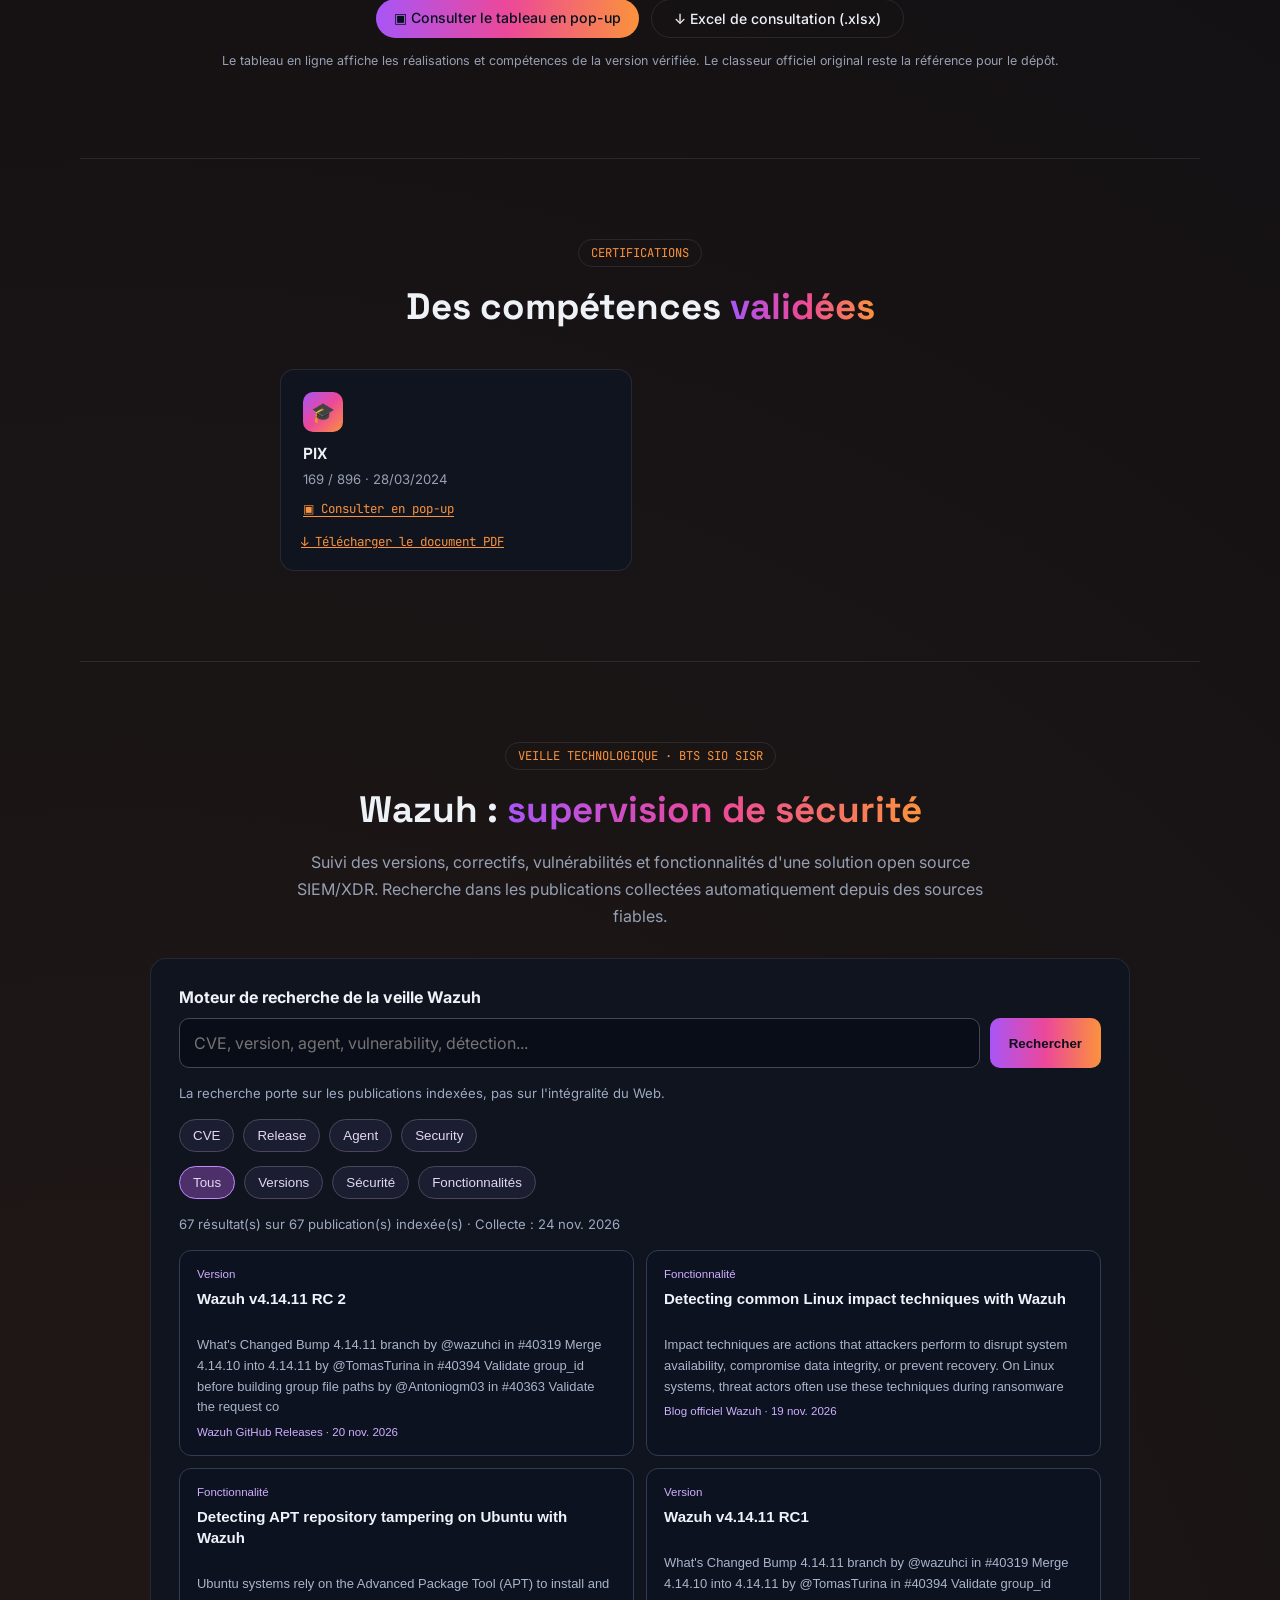
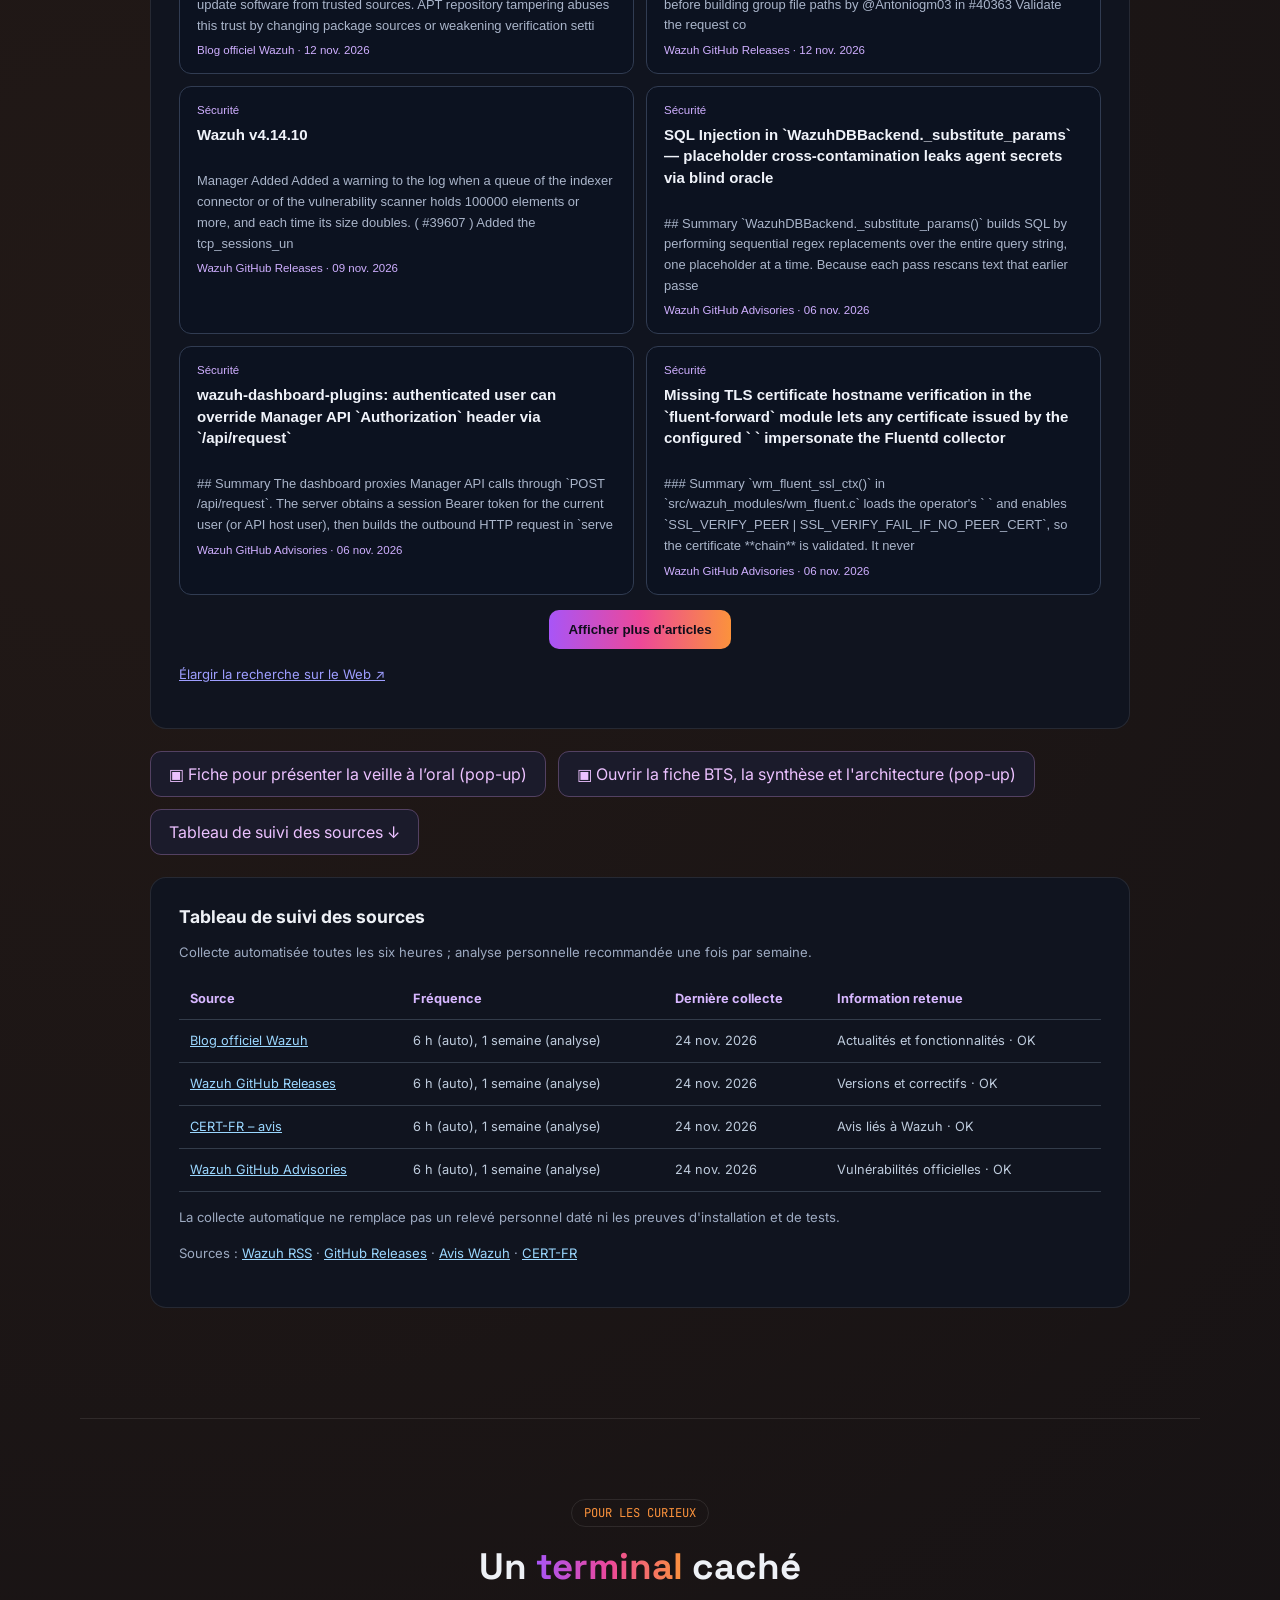
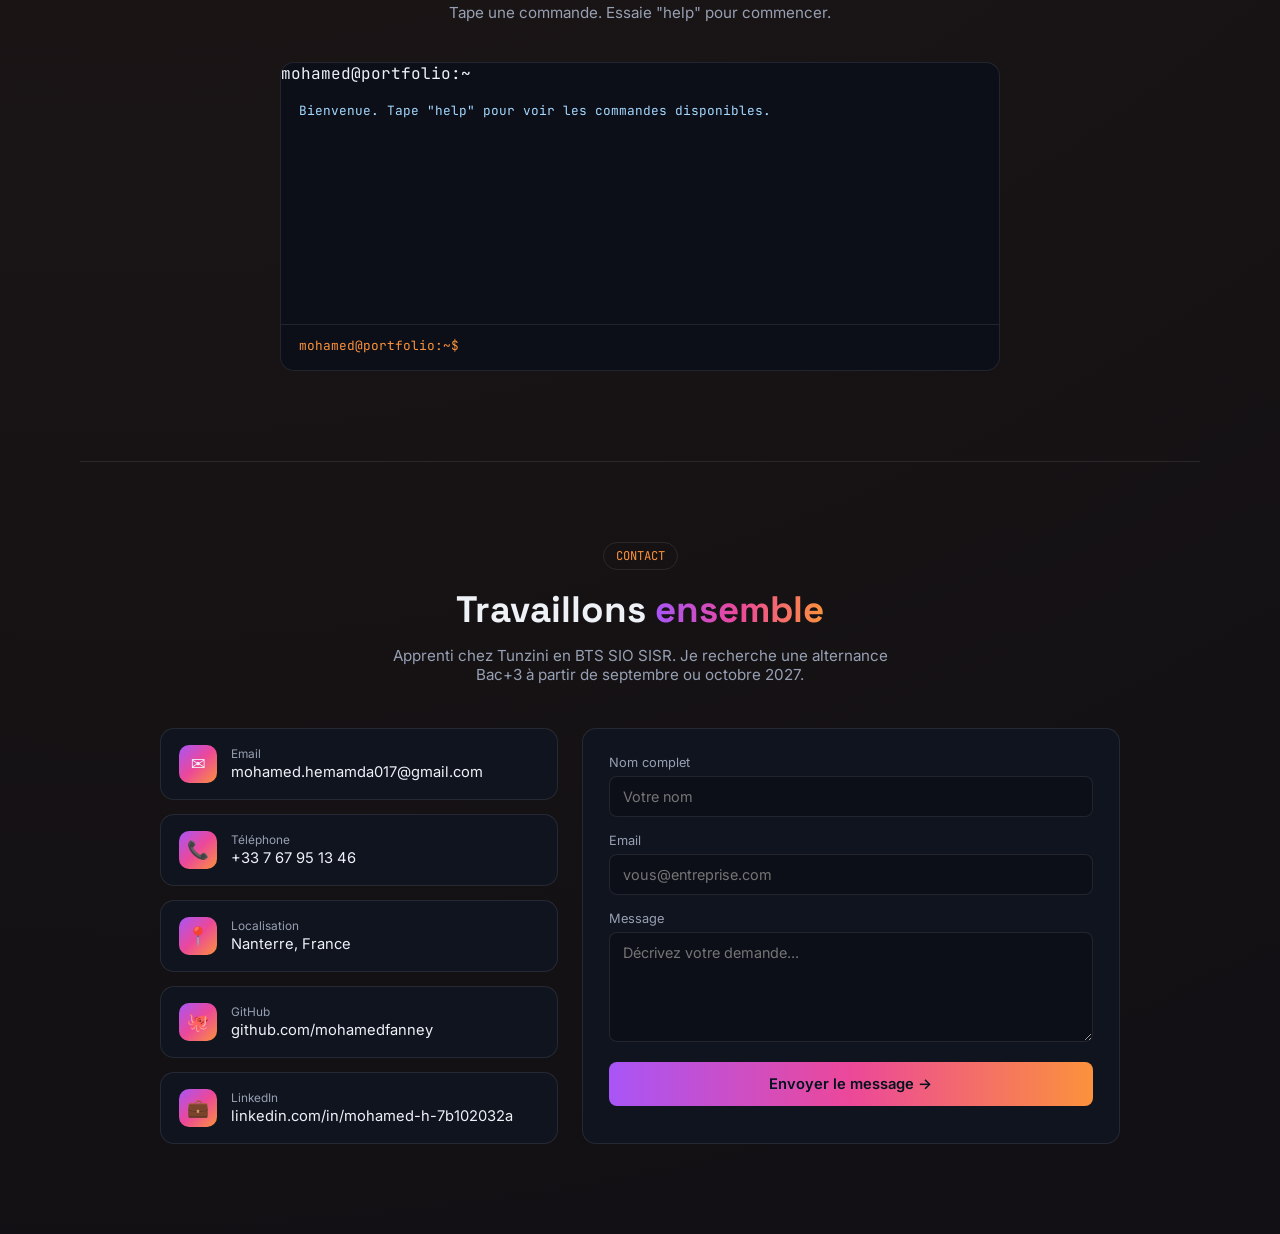
==== commit f6134cff: "Ajouter téléchargement ZIP du portfolio hors ligne et guide d'examen" ====
--- a/index.html
+++ b/index.html
@@ -572,6 +572,19 @@
       <div class="tags"><span class="tag">Sécurité réseau</span><span class="tag">FTP</span><span class="tag">RSH</span><span class="tag">Photocopieurs</span><span class="tag">Traceurs</span></div>
       <a class="project-open" href="missions/securisation-photocopieurs-ftp-rsh.html" data-document-popup data-document-title="Mission Tunzini – Sécurisation des photocopieurs" aria-label="Voir la fiche sécurisation FTP RSH en fenêtre pop-up"><span aria-hidden="true">▣</span> Voir la fiche professionnelle</a>
     </div>
+  </div>
+</section>
+
+<section class="about" id="offline">
+  <div style="text-align:center;max-width:760px;margin:auto">
+    <div class="section-kicker">PRÉPARATION À L'ÉPREUVE</div>
+    <h2>Mon portfolio <span class="hl">sans connexion Internet</span></h2>
+    <p style="color:var(--dim);margin:14px auto 22px">Télécharge une copie complète du portfolio avant l'épreuve. Après extraction, ouvre <code>index.html</code> dans le dossier : projets, fiches, PDF, tableau E4 et veille Wazuh sauvegardée resteront consultables hors ligne.</p>
+    <div style="display:flex;justify-content:center;gap:12px;flex-wrap:wrap">
+      <a class="btn grad" href="https://github.com/mohamedfanney/mohamedfanney.github.io/archive/refs/heads/main.zip" download>↓ Télécharger le portfolio hors ligne (ZIP)</a>
+      <a class="btn ghost" href="LIRE_AVANT_EPREUVE_HORS_LIGNE.txt" download>Guide d'utilisation</a>
+    </div>
+    <p style="margin:15px auto 0;color:var(--dim);font-size:.8rem">Important : décompresser le ZIP avant d'ouvrir le site. En mode hors ligne, la veille affiche le dernier relevé téléchargé ; les liens externes ne fonctionnent pas.</p>
   </div>
 </section>
 
